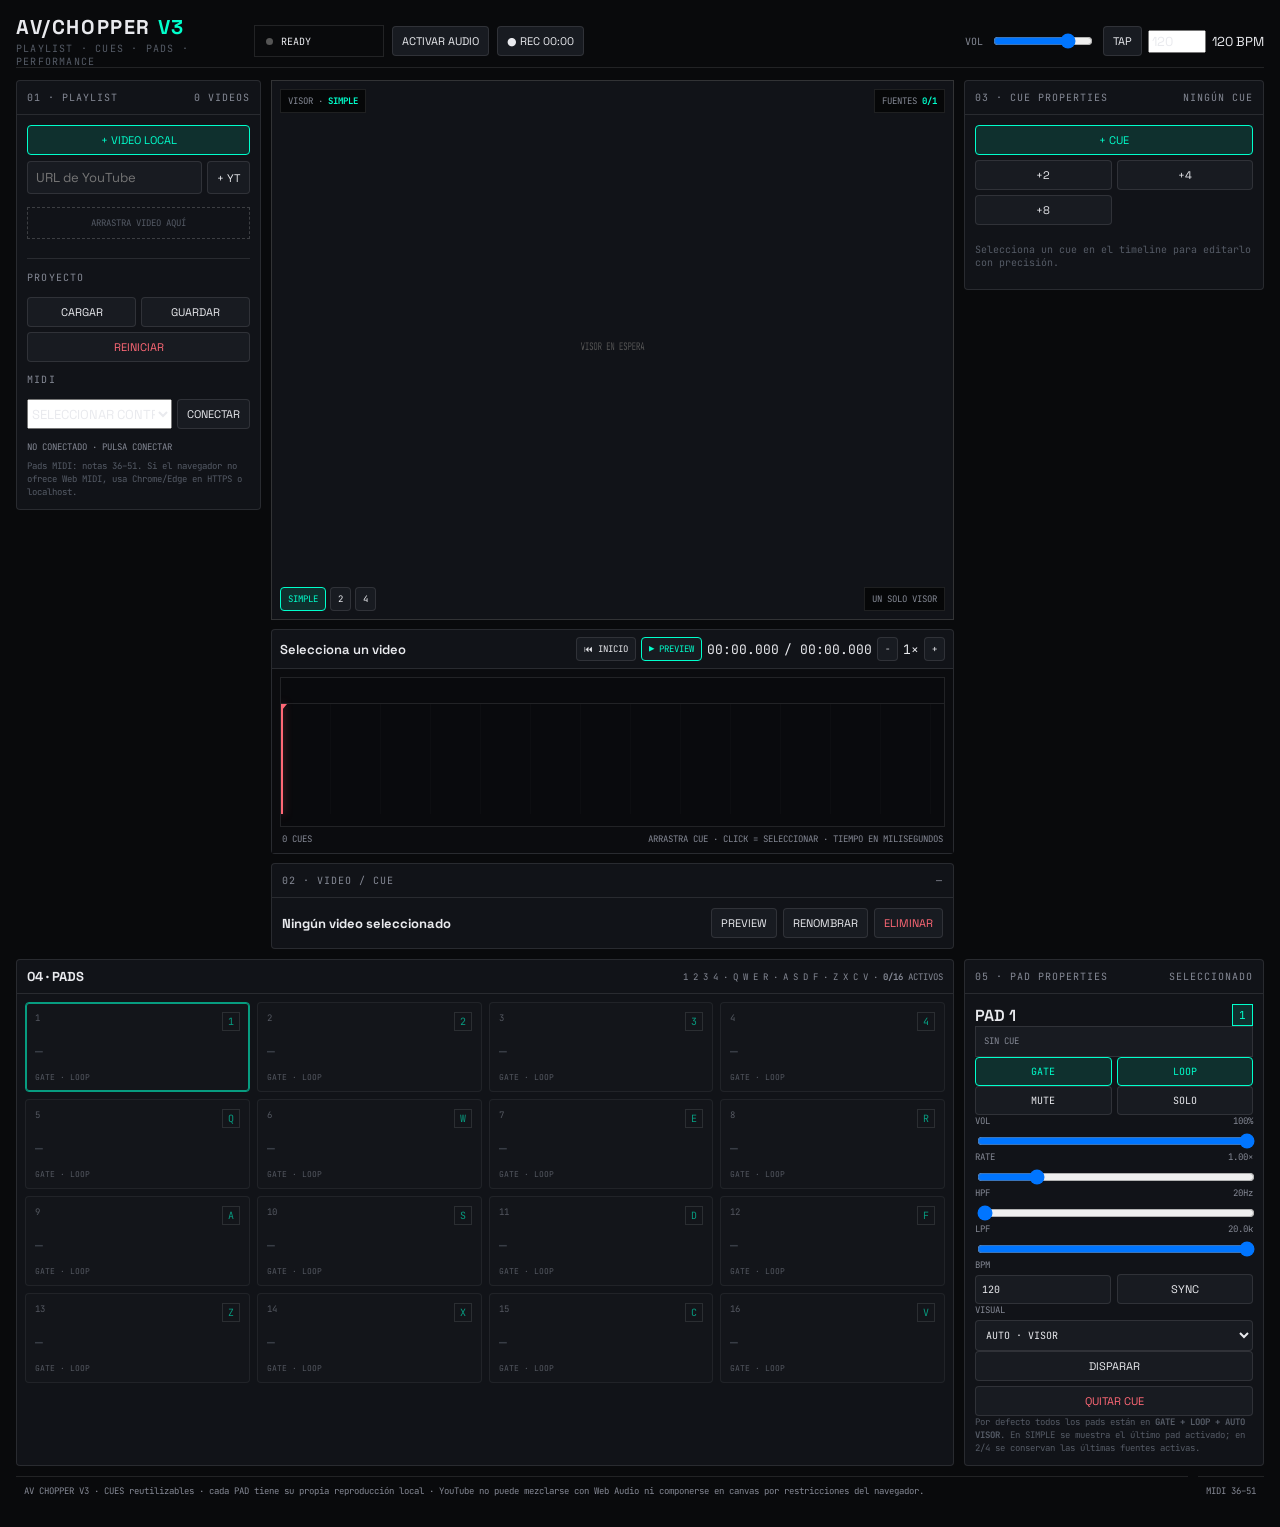
==== index.html @ 4a85527b "Update print statement from 'Hello' to 'Goodbye'" ====
<!doctype html>
<html lang="es">
<head>
<meta charset="utf-8">
<meta name="viewport" content="width=device-width,initial-scale=1">
<title>AV Chopper v3</title>
<link rel="preconnect" href="https://fonts.googleapis.com">
<link rel="preconnect" href="https://fonts.gstatic.com" crossorigin>
<link href="https://fonts.googleapis.com/css2?family=Space+Grotesk:wght@400;500;600;700&family=JetBrains+Mono:wght@400;500;600&display=swap" rel="stylesheet">
<style>
:root{--void:#090a0c;--panel:#111318;--raised:#181b21;--raised2:#20242b;--line:rgba(255,255,255,.10);--line2:rgba(255,255,255,.18);--text:#e9eaee;--dim:#858995;--faint:#555b66;--cyan:#00ffcc;--cyanDim:rgba(0,255,204,.12);--green:#a7f3b7;--violet:#a995ff;--violetDim:rgba(169,149,255,.14);--red:#ff6876;--redDim:rgba(255,104,118,.14);--yellow:#ffcc66;--font:"Space Grotesk",system-ui,sans-serif;--mono:"JetBrains Mono",ui-monospace,monospace;--r:4px}
*{box-sizing:border-box}html,body{margin:0;background:var(--void);color:var(--text);font-family:var(--font);font-size:13px}body{min-height:100vh}button,input,select{font:inherit;color:inherit}button{border:1px solid var(--line);background:var(--raised);border-radius:var(--r);cursor:pointer;transition:.12s ease}button:hover{border-color:var(--line2);background:var(--raised2)}button:focus-visible,input:focus-visible,select:focus-visible{outline:2px solid var(--cyan);outline-offset:2px}.active{border-color:var(--cyan)!important;color:var(--cyan)!important;background:var(--cyanDim)!important}
.app{max-width:1800px;margin:auto;padding:14px 16px 22px}.topbar{height:54px;display:grid;grid-template-columns:220px 1fr auto;align-items:center;gap:18px;border-bottom:1px solid var(--line);margin-bottom:12px}.brand-title{font-size:20px;font-weight:700;letter-spacing:.08em}.brand-sub{font:10px var(--mono);color:var(--faint);letter-spacing:.12em;margin-top:2px}.top-transport{display:flex;align-items:center;gap:8px}.status{height:32px;display:flex;align-items:center;gap:8px;padding:0 11px;border:1px solid var(--line);font:10px var(--mono);min-width:130px}.status-dot{width:7px;height:7px;border-radius:50%;background:#555}.status-dot.active{background:var(--cyan);box-shadow:0 0 9px var(--cyan)}.top-control{display:flex;align-items:center;gap:8px;font:10px var(--mono);color:var(--dim)}.top-control input[type=range]{width:100px}.top-right{display:flex;align-items:center;gap:8px}.rec{padding:7px 11px}.rec.recording{background:var(--redDim);border-color:var(--red);color:var(--red)}.bpm{display:flex;align-items:center;gap:6px}.bpm input{width:58px}.mono{font-family:var(--mono)}
.workspace{display:grid;grid-template-columns:245px minmax(500px,1fr) 300px;gap:10px;align-items:start}.panel{background:var(--panel);border:1px solid var(--line);border-radius:var(--r)}.panel-head{height:34px;padding:0 10px;display:flex;align-items:center;justify-content:space-between;border-bottom:1px solid var(--line);font:10px var(--mono);letter-spacing:.1em;color:var(--dim)}.panel-body{padding:10px}.section-title{font:10px var(--mono);color:var(--dim);letter-spacing:.12em;margin:0 0 7px}.btn{padding:7px 9px;font-size:11px}.btn-wide{width:100%}.stack{display:grid;gap:6px}.source-input{display:grid;grid-template-columns:1fr auto;gap:5px}.source-input input{min-width:0;background:var(--raised);border:1px solid var(--line);padding:7px 8px;border-radius:var(--r)}
.playlist{display:grid;gap:4px;max-height:400px;overflow:auto}.playlist-item{display:grid;grid-template-columns:1fr 28px;gap:4px}.playlist-main{width:100%;display:grid;grid-template-columns:8px 1fr auto;align-items:center;gap:7px;padding:8px;text-align:left;min-width:0}.playlist-item.selected .playlist-main{border-color:var(--cyan);background:var(--cyanDim)}.source-dot{width:7px;height:7px;border-radius:50%;background:var(--cyan)}.source-dot.youtube{background:var(--red)}.playlist-name{overflow:hidden;text-overflow:ellipsis;white-space:nowrap;font:11px var(--mono)}.playlist-meta{font:9px var(--mono);color:var(--dim)}.playlist-delete{color:var(--red);padding:0}.drop{margin-top:7px;border:1px dashed var(--line2);padding:9px;text-align:center;color:var(--faint);font:9px var(--mono)}.drop.dragover{border-color:var(--cyan);color:var(--cyan);background:var(--cyanDim)}.project-grid{display:grid;grid-template-columns:1fr 1fr;gap:5px}.project-grid .wide{grid-column:1/-1}.midi-status{font:9px var(--mono);color:var(--dim);margin-top:6px;min-height:13px}.midi-row{display:grid;grid-template-columns:1fr auto;gap:5px}.midi-row select{min-width:0}
.center{display:grid;gap:9px;min-width:0}.visor{position:relative;background:#050608;border:1px solid var(--line2);height:min(48vw,540px);min-height:360px;overflow:hidden}.visor canvas{width:100%;height:100%;display:block;background:#050608}.visor-head{position:absolute;z-index:4;left:8px;right:8px;top:8px;display:flex;justify-content:space-between;pointer-events:none}.visor-chip{background:rgba(0,0,0,.65);border:1px solid var(--line);padding:5px 7px;font:9px var(--mono);color:var(--dim)}.visor-chip strong{color:var(--cyan)}.visor-empty{position:absolute;inset:0;display:grid;place-items:center;pointer-events:none;font:11px var(--mono);color:#454b55}.yt-monitor{display:none;position:absolute;inset:0;background:#000;z-index:3}.yt-monitor.preview-active{display:block}.yt-preview-frame{width:100%;height:100%;border:0}.yt-runtime{width:280px;height:158px;border:0;display:block;margin:8px}.yt-runtime-bank{position:fixed;left:-10000px;top:0;width:2px;height:2px;overflow:hidden;opacity:.01;pointer-events:none}.yt-pad-runtime{width:2px;height:2px}.visor-foot{position:absolute;bottom:8px;left:8px;right:8px;z-index:4;display:flex;justify-content:space-between;pointer-events:none}.visor-foot>*{pointer-events:auto}.visual-buttons{display:flex;gap:4px}.visual-buttons button{padding:4px 7px;font:9px var(--mono)}
.timeline-panel{padding:0}.timeline-tools{display:flex;align-items:center;gap:5px;padding:7px 8px;border-bottom:1px solid var(--line);flex-wrap:wrap}.timeline-tools .title{font-weight:600;margin-right:auto;min-width:120px;overflow:hidden;text-overflow:ellipsis;white-space:nowrap}.timeline-tools button{padding:5px 7px;font:9px var(--mono)}.timeline-tools .primary{border-color:var(--cyan);color:var(--cyan)}.timeline-wrap{padding:8px;background:#0b0c0f}.timeline-viewport{height:150px;overflow:auto;border:1px solid var(--line);background:#090a0d;position:relative}.ruler{height:26px;position:relative;border-bottom:1px solid var(--line);min-width:600px}.ruler span{position:absolute;top:7px;transform:translateX(-50%);font:8px var(--mono);color:var(--faint)}.timeline-track{height:110px;position:relative;min-width:600px;background:repeating-linear-gradient(90deg,transparent 0,transparent 49px,rgba(255,255,255,.035) 50px)}.cue-layer{position:absolute;inset:20px 0 12px}.cue-block{position:absolute;height:62px;top:12px;min-width:5px;padding:7px 8px;background:var(--green);color:#07120b;border:1px solid #d6ffe0;overflow:hidden;cursor:pointer;display:flex;flex-direction:column;justify-content:space-between}.cue-block:hover{filter:brightness(1.05)}.cue-block.selected{background:var(--cyan);box-shadow:0 0 0 2px rgba(0,255,204,.22)}.cue-block strong{font-size:11px;white-space:nowrap;overflow:hidden;text-overflow:ellipsis}.cue-block small{font:8px var(--mono);white-space:nowrap}.playhead{position:absolute;top:0;bottom:0;width:2px;background:var(--red);z-index:5;pointer-events:none;box-shadow:0 0 8px rgba(255,104,118,.5)}.playhead:before{content:"";position:absolute;top:0;left:-4px;border-left:5px solid transparent;border-right:5px solid transparent;border-top:6px solid var(--red)}.timeline-status{display:flex;justify-content:space-between;padding:6px 2px 0;color:var(--dim);font:9px var(--mono)}
.cue-panel .panel-body{display:grid;gap:8px}.cue-name{font-size:14px;font-weight:600}.empty{color:var(--faint);font:10px var(--mono);padding:10px 0}.form-grid{display:grid;grid-template-columns:1fr 1fr;gap:6px}.field{display:grid;gap:4px}.field.full{grid-column:1/-1}.field label{font:9px var(--mono);color:var(--dim)}.field input,.field select{width:100%;background:var(--raised);border:1px solid var(--line);padding:7px 6px;border-radius:var(--r);font:10px var(--mono)}.cue-actions{display:grid;grid-template-columns:1fr 1fr;gap:5px}.cue-actions .wide{grid-column:1/-1}.assign-grid{display:grid;grid-template-columns:repeat(8,1fr);gap:4px}.assign-pad{padding:5px 0;font:9px var(--mono)}.assign-pad.active{background:var(--cyanDim);border-color:var(--cyan);color:var(--cyan)}.mini-note{font:9px var(--mono);color:var(--faint);line-height:1.45}
.performance{margin-top:10px;display:grid;grid-template-columns:minmax(0,1fr) 300px;gap:10px}.pads-panel{min-width:0}.pads-head{display:flex;align-items:center;justify-content:space-between;padding:8px 10px;border-bottom:1px solid var(--line)}.pads-head strong{font-size:13px}.pads-head span{font:9px var(--mono);color:var(--dim)}.pads-grid{display:grid;grid-template-columns:repeat(4,1fr);gap:7px;padding:8px}.pad{min-height:90px;position:relative;text-align:left;padding:9px;background:#15181d;border:1px solid var(--line);display:grid;grid-template-columns:1fr auto;grid-template-rows:auto 1fr auto;gap:5px;overflow:hidden}.pad:hover{border-color:var(--line2)}.pad.selected{border-color:var(--cyan);box-shadow:inset 0 0 0 1px var(--cyan)}.pad.playing{background:var(--cyanDim);border-color:var(--cyan)}.pad.empty{opacity:.58}.pad-num{font:9px var(--mono);color:var(--dim)}.pad kbd{font:10px var(--mono);color:var(--cyan);border:1px solid var(--line2);padding:2px 5px;justify-self:end}.pad strong{grid-column:1/-1;align-self:center;font-size:13px;overflow:hidden;text-overflow:ellipsis;white-space:nowrap}.pad small{grid-column:1/-1;font:8px var(--mono);color:var(--dim)}.pad i{position:absolute;left:0;bottom:0;height:3px;width:100%;background:var(--cyan);transform:scaleX(0);transform-origin:left;transition:transform .08s}.pad.playing i{transform:scaleX(1)}
.pad-panel .panel-body{display:grid;gap:8px}.pad-title-row{display:flex;align-items:center;justify-content:space-between}.pad-title{font-size:16px;font-weight:600}.key-badge{font:11px var(--mono);padding:3px 6px;border:1px solid var(--cyan);color:var(--cyan);background:var(--cyanDim)}.pad-cue{padding:8px;background:var(--raised);border:1px solid var(--line);font:9px var(--mono);color:var(--dim);min-height:31px}.seg{display:grid;grid-template-columns:1fr 1fr;gap:5px}.seg button{padding:7px;font:10px var(--mono)}.control{display:grid;gap:4px}.control-line{display:flex;justify-content:space-between;font:9px var(--mono);color:var(--dim)}.control input[type=range]{width:100%}.pad-actions{display:grid;grid-template-columns:1fr 1fr;gap:5px}.pad-actions .wide{grid-column:1/-1}.danger{color:var(--red)}
.bottom{display:grid;grid-template-columns:1fr auto;align-items:center;gap:10px;margin-top:10px;color:var(--dim);font:9px var(--mono)}.bottom-note{padding:8px;border-top:1px solid var(--line)}
.toast{position:fixed;right:18px;bottom:18px;background:#16191f;border:1px solid var(--line2);padding:10px 13px;font:10px var(--mono);opacity:0;transform:translateY(8px);pointer-events:none;transition:.15s;z-index:20}.toast.show{opacity:1;transform:none}
[hidden]{display:none!important}
@media(max-width:1250px){.workspace{grid-template-columns:220px minmax(440px,1fr)}.cue-panel{grid-column:1/-1}.performance{grid-template-columns:1fr}.pad-panel{grid-column:1/-1}.topbar{grid-template-columns:190px 1fr}.top-right{grid-column:1/-1;justify-content:flex-end;position:absolute;right:16px;top:14px}}
@media(max-width:900px){.workspace{grid-template-columns:1fr}.playlist-panel{grid-row:auto}.visor{height:55vw;min-height:280px}.pads-grid{grid-template-columns:repeat(2,1fr)}.topbar{height:auto;padding-bottom:8px;display:flex;flex-wrap:wrap}.top-transport{order:3;width:100%}.top-right{position:static;margin-left:auto}.assign-grid{grid-template-columns:repeat(4,1fr)}}
@media(prefers-reduced-motion:reduce){*{transition:none!important}}
</style>
</head>
<body>
<div class="app">
<header class="topbar">
  <div><div class="brand-title">AV/CHOPPER <span style="color:var(--cyan)">V3</span></div><div class="brand-sub">PLAYLIST · CUES · PADS · PERFORMANCE</div></div>
  <div class="top-transport">
    <div class="status"><span id="statusDot" class="status-dot"></span><span id="statusText">READY</span></div>
    <button id="audioStartButton" class="btn">ACTIVAR AUDIO</button>
    <button id="recordButton" class="btn rec">● REC <span id="recordingTimer">00:00</span></button>
  </div>
  <div class="top-right">
    <div class="top-control">VOL <input id="masterVolume" type="range" min="0" max="1" step=".01" value=".8"></div>
    <div class="bpm"><button id="globalTapButton" class="btn">TAP</button><input id="globalBpm" type="number" min="30" max="300" value="120"><span id="globalBpmValue">120 BPM</span></div>
  </div>
</header>

<main class="workspace">
  <aside class="panel playlist-panel">
    <div class="panel-head"><span>01 · PLAYLIST</span><span id="playlistCount">0 VIDEOS</span></div>
    <div class="panel-body stack">
      <button id="addLocalVideoButton" class="btn btn-wide active">+ VIDEO LOCAL</button>
      <div class="source-input"><input id="youtubeUrlInput" placeholder="URL de YouTube"><button id="addYoutubeVideoButton" class="btn">+ YT</button></div>
      <div id="videoDropZone" class="drop">ARRASTRA VIDEO AQUÍ</div>
      <div id="playlistList" class="playlist"></div>
      <hr style="border:0;border-top:1px solid var(--line);width:100%">
      <div class="section-title">PROYECTO</div>
      <div class="project-grid"><button id="loadProjectButton" class="btn">CARGAR</button><button id="saveProjectButton" class="btn">GUARDAR</button><button id="clearProjectButton" class="btn wide danger">REINICIAR</button></div>
      <div class="section-title" style="margin-top:5px">MIDI</div>
      <div class="midi-row"><select id="midiInputSelect"><option value="">SELECCIONAR CONTROLADOR</option></select><button id="midiConnectButton" class="btn">CONECTAR</button></div>
      <div id="midiStatus" class="midi-status">NO CONECTADO · PULSA CONECTAR</div>
      <div class="mini-note">Pads MIDI: notas 36–51. Si el navegador no ofrece Web MIDI, usa Chrome/Edge en HTTPS o localhost.</div>
    </div>
  </aside>

  <section class="center">
    <div class="visor">
      <canvas id="outputCanvas" width="1280" height="720"></canvas>
      <div class="visor-head"><div class="visor-chip">VISOR · <strong id="visualizerModeLabel">SIMPLE</strong></div><div class="visor-chip"><span id="visualizerSourceLabel">FUENTES</span> <strong id="visualSourceCount">0/1</strong></div></div>
      <div id="visualizerPlaceholder" class="visor-empty">SELECCIONA UN CUE Y PULSA PREVIEW · O DISPARA UN PAD</div>
      <div id="ytMonitor" class="yt-monitor"></div>
      <div class="visor-foot"><div class="visual-buttons" id="visualizerModeButtons"><button data-mode="simple" class="active">SIMPLE</button><button data-mode="split2">2</button><button data-mode="split4">4</button></div><div class="visor-chip">UN SOLO VISOR</div></div>
    </div>

    <section class="panel timeline-panel">
      <div class="timeline-tools">
        <strong class="title" id="timelineTitle">Selecciona un video</strong>
        <button id="transportGoStart">⏮ INICIO</button><button id="transportPlayPause" class="primary">▶ PREVIEW</button><span class="mono" id="playheadTimeLabel">00:00.000</span><span class="mono">/ <span id="timelineDuration">00:00.000</span></span>
        <button id="timelineZoomOut">−</button><span class="mono" id="timelineZoomLevel">1×</span><button id="timelineZoomIn">+</button>
      </div>
      <div class="timeline-wrap"><div id="timelineViewport" class="timeline-viewport"><div id="timelineRuler" class="ruler"></div><div id="timelineTrack" class="timeline-track"><div id="timelineCues" class="cue-layer"></div><div id="timelinePlayhead" class="playhead"></div></div></div><div class="timeline-status"><span id="timelineStatus">0 CUES</span><span>ARRASTRA CUE · CLICK = SELECCIONAR · TIEMPO EN MILISEGUNDOS</span></div></div>
    </section>

    <section class="panel">
      <div class="panel-head"><span>02 · VIDEO / CUE</span><span id="selectedVideoMeta">—</span></div>
      <div class="panel-body" style="display:flex;gap:6px;align-items:center"><strong id="selectedVideoName" style="margin-right:auto">Ningún video seleccionado</strong><button id="previewSourceButton" class="btn">PREVIEW</button><button id="renameVideoButton" class="btn">RENOMBRAR</button><button id="relinkVideoButton" class="btn" hidden>VINCULAR</button><button id="removeVideoButton" class="btn danger">ELIMINAR</button></div>
    </section>
  </section>

  <aside class="panel cue-panel">
    <div class="panel-head"><span>03 · CUE PROPERTIES</span><span id="selectedCueLabel">NINGÚN CUE</span></div>
    <div class="panel-body">
      <div class="cue-actions"><button id="cueNewButton" class="btn wide active">+ CUE</button><button id="cueDivide2" class="btn">+2</button><button id="cueDivide4" class="btn">+4</button><button id="cueDivide8" class="btn">+8</button></div>
      <div id="cuePropsEmpty" class="empty">Selecciona un cue en el timeline para editarlo con precisión.</div>
      <div id="cuePropsForm" hidden>
        <div class="field full"><label>NOMBRE</label><input id="cueNameInput"></div>
        <div class="form-grid"><div class="field"><label>INICIO</label><input id="cueStartInput" class="mono" placeholder="00:00.000"></div><div class="field"><label>FIN</label><input id="cueEndInput" class="mono" placeholder="00:00.000"></div><div class="field"><label>DURACIÓN</label><input id="cueDurationInput" class="mono" placeholder="00:02.000"></div></div>
        <div class="section-title" style="margin-top:8px">ASIGNAR CUE A PAD(S)</div><div id="cuePadAssignGrid" class="assign-grid"></div>
        <div class="cue-actions" style="margin-top:8px"><button id="cueGoStartButton" class="btn">INICIO</button><button id="cueGoEndButton" class="btn">FIN</button><button id="cuePreviewButton" class="btn wide active">▶ VER CUE EN VISOR</button><button id="cueDuplicateButton" class="btn">DUPLICAR</button><button id="cueSplitButton" class="btn">DIVIDIR PLAYHEAD</button><button id="cueMergeButton" class="btn">UNIR SIGUIENTE</button><button id="cueDeleteButton" class="btn danger wide">BORRAR CUE</button></div>
      </div>
    </div>
  </aside>
</main>

<section class="performance">
  <section class="panel pads-panel">
    <div class="pads-head"><strong>04 · PADS</strong><span>1 2 3 4 · Q W E R · A S D F · Z X C V · <b id="activePadCount">0/16</b> ACTIVOS</span></div>
    <div id="padsGrid" class="pads-grid"></div>
  </section>
  <aside class="panel pad-panel">
    <div class="panel-head"><span>05 · PAD PROPERTIES</span><span>SELECCIONADO</span></div>
    <div class="panel-body">
      <div id="padDetailEmpty" class="empty">Selecciona un pad.</div>
      <div id="padDetailForm">
        <div class="pad-title-row"><div id="padDetailTitle" class="pad-title">PAD 1</div><div id="padKeyLabel" class="key-badge">1</div></div>
        <div id="padCueLabel" class="pad-cue">SIN CUE</div>
        <div class="seg"><button id="padModeButton" class="active">GATE</button><button id="padLoopButton" class="active">LOOP</button></div>
        <div class="seg"><button id="padMuteButton">MUTE</button><button id="padSoloButton">SOLO</button></div>
        <div class="control"><div class="control-line"><span>VOL</span><span id="padVolumeOutput">100%</span></div><input id="padVolumeInput" type="range" min="0" max="1" step=".01" value="1"></div>
        <div class="control"><div class="control-line"><span>RATE</span><span id="padRateOutput">1.00×</span></div><input id="padRateInput" type="range" min=".25" max="4" step=".01" value="1"></div>
        <div class="control"><div class="control-line"><span>HPF</span><span id="padHPOutput">20Hz</span></div><input id="padHPInput" type="range" min="0" max="1" step=".001" value="0"></div>
        <div class="control"><div class="control-line"><span>LPF</span><span id="padLPOutput">20k</span></div><input id="padLPInput" type="range" min="0" max="1" step=".001" value="1"></div>
        <div class="form-grid"><div class="field"><label>BPM</label><input id="padBpmInput" type="number" min="20" max="400" value="120"></div><div class="field" style="align-self:end"><button id="padSyncButton" class="btn" style="width:100%">SYNC</button></div></div>
        <div class="field"><label>VISUAL</label><select id="padVisualSelect"><option value="auto">AUTO · VISOR</option><option value="visible">VISIBLE · PRIORIDAD</option><option value="hidden">HIDDEN · SOLO AUDIO</option></select></div>
        <div class="pad-actions"><button id="padTriggerButton" class="btn wide">DISPARAR</button><button id="padUnassignButton" class="btn danger wide">QUITAR CUE</button></div>
        <div class="mini-note">Por defecto todos los pads están en <b>GATE + LOOP + AUTO VISOR</b>. En SIMPLE se muestra el último pad activado; en 2/4 se conservan las últimas fuentes activas.</div>
      </div>
    </div>
  </aside>
</section>

<div class="bottom"><div class="bottom-note">AV CHOPPER V3 · CUES reutilizables · cada PAD tiene su propia reproducción local · YouTube no puede mezclarse con Web Audio ni componerse en canvas por restricciones del navegador.</div><div class="bottom-note">MIDI 36–51</div></div>

<input id="mediaFileInput" type="file" accept="video/*,audio/*" hidden>
<input id="relinkFileInput" type="file" accept="video/*,audio/*" hidden>
<input id="projectFileInput" type="file" accept="application/json" hidden>
<div id="videoBank" hidden></div>
<div id="ytRuntimeBank" class="yt-runtime-bank" aria-hidden="true"></div>
<div id="editorPreview" hidden></div>
<div id="toastRegion" class="toast"></div>

<script>
/* ============================================================
   AV CHOPPER v3 — UNIFIED AUDIOVISUAL INSTRUMENT
   PLAYLIST → CUES → PADS → PERFORMANCE → VISUALIZER
   ============================================================ */
"use strict";

const CONFIG = {
  PAD_COUNT: 16,
  KEY_MAP: ["1","2","3","4","q","w","e","r","a","s","d","f","z","x","c","v"],
  MIDI_BASE: 36,
  DEFAULT_BPM: 120,
  DEFAULT_MASTER: 0.8,
  DEFAULT_PAD_VOLUME: 1,
  DEFAULT_PAD_RATE: 1,
  DEFAULT_HPF: 20,
  DEFAULT_LPF: 20000,
  MIN_RATE: 0.25,
  MAX_RATE: 4,
  MIN_CUE: 0.05,
  NEW_CUE: 2,
  VIS_LIMIT: { simple: 1, split2: 2, split4: 4 }
};

const $ = id => document.getElementById(id);
let uid = 0;
const id = p => `${p}-${Date.now().toString(36)}-${(++uid).toString(36)}`;
const clamp = (v,a,b) => Math.min(b, Math.max(a,v));
const fmt = s => {
  s = Math.max(0, Number(s)||0);
  const m = Math.floor(s/60), sec = s-m*60;
  return `${String(m).padStart(2,"0")}:${sec.toFixed(3).padStart(6,"0")}`;
};
const parseTime = v => {
  if (typeof v === "number") return Math.max(0,v);
  const s = String(v||"").trim();
  if (!s) return 0;
  if (s.includes(":")) {
    const p=s.split(":");
    return Math.max(0,(Number(p[0])||0)*60+(Number(p[1])||0));
  }
  return Math.max(0,Number(s)||0);
};

function makeVideo(data={}) {
  return {
    id: data.id || id("video"), name: data.name || data.fileName || "Video",
    sourceType: data.sourceType === "youtube" ? "youtube" : "local",
    sourceUrl: data.sourceUrl || null, fileName: data.fileName || "",
    youtubeId: data.youtubeId || "", duration: Number(data.duration)||0, cues: [],
    linked: data.sourceType === "youtube" ? true : !!data.sourceUrl,
    editorEl: null, editorSource: null, editorGain: null
  };
}
function makeCue(videoId, start=0, end=2, name="Cue") {
  return { id:id("cue"), videoId, name, startTime:start, endTime:end };
}
function makePad(n) {
  return {
    id:n+1, key:CONFIG.KEY_MAP[n], midiNote:CONFIG.MIDI_BASE+n,
    cueId:null,
    playMode:"gate", loop:true, volume:1, muted:false, solo:false,
    highPass:20, lowPass:20000, playbackRate:1, visualMode:"auto",
    bpm:120, sync:false, playing:false, token:0,
    engine:null, audioSource:null, hp:null, lp:null, gain:null
  };
}

const videos=[];
const pads=Array.from({length:CONFIG.PAD_COUNT},(_,i)=>makePad(i));
const state={
  selectedVideoId:null, selectedCueId:null, selectedPadId:1,
  playhead:0, zoom:1, visualizerMode:"simple", visualSources:[],
  master:CONFIG.DEFAULT_MASTER, bpm:CONFIG.DEFAULT_BPM,
  midiAccess:null, midiInputId:"", midiConnected:false,
  preview:{videoId:null, playing:false, end:0},
  recording:false, recorder:null, chunks:[], recTimer:null, recStart:0,
  tapTimes:[]
};

let audioCtx=null, masterGain=null, recordDest=null;
let ytApiPromise=null;

const dom={
  statusDot:$('statusDot'), statusText:$('statusText'), audioStart:$('audioStartButton'),
  record:$('recordButton'), recordTimer:$('recordingTimer'), master:$('masterVolume'),
  bpm:$('globalBpm'), bpmValue:$('globalBpmValue'), tap:$('globalTapButton'),
  playlistCount:$('playlistCount'), addLocal:$('addLocalVideoButton'), addYT:$('addYoutubeVideoButton'),
  ytUrl:$('youtubeUrlInput'), drop:$('videoDropZone'), playlist:$('playlistList'),
  clear:$('clearProjectButton'), save:$('saveProjectButton'), load:$('loadProjectButton'),
  projectFile:$('projectFileInput'), midiConnect:$('midiConnectButton'), midiSelect:$('midiInputSelect'),
  midiStatus:$('midiStatus'),
  selectedVideoName:$('selectedVideoName'), selectedVideoMeta:$('selectedVideoMeta'), timelineTitle:$('timelineTitle'),
  previewSource:$('previewSourceButton'), renameVideo:$('renameVideoButton'), removeVideo:$('removeVideoButton'), relink:$('relinkVideoButton'), relinkFile:$('relinkFileInput'),
  cueNew:$('cueNewButton'), cueDiv2:$('cueDivide2'), cueDiv4:$('cueDivide4'), cueDiv8:$('cueDivide8'),
  timeline:$('timelineViewport'), track:$('timelineTrack'), cues:$('timelineCues'), ruler:$('timelineRuler'), zoomLevel:$('timelineZoomLevel'),
  playhead:$('timelinePlayhead'), timelineStatus:$('timelineStatus'), timelinePlay:$('transportPlayPause'),
  timelineStart:$('transportGoStart'), timelineTime:$('playheadTimeLabel'), timelineDuration:$('timelineDuration'),
  zoomOut:$('timelineZoomOut'), zoomLevel:$('timelineZoomLevel'), zoomIn:$('timelineZoomIn'),
  cueLabel:$('selectedCueLabel'), cueEmpty:$('cuePropsEmpty'), cueForm:$('cuePropsForm'),
  cueName:$('cueNameInput'), cueStart:$('cueStartInput'), cueEnd:$('cueEndInput'), cueDur:$('cueDurationInput'),
  cueAssign:$('cuePadAssignGrid'), cuePreview:$('cuePreviewButton'), cueStartBtn:$('cueGoStartButton'),
  cueEndBtn:$('cueGoEndButton'), cueDup:$('cueDuplicateButton'), cueSplit:$('cueSplitButton'),
  cueMerge:$('cueMergeButton'), cueDelete:$('cueDeleteButton'),
  visualBtns:$('visualizerModeButtons'), canvas:$('outputCanvas'), visualModeLabel:$('visualizerModeLabel'),
  visualSourceLabel:$('visualizerSourceLabel'), visualCount:$('visualSourceCount'), placeholder:$('visualizerPlaceholder'),
  ytMonitor:$('ytMonitor'), padsGrid:$('padsGrid'), activePads:$('activePadCount'),
  padTitle:$('padDetailTitle'), padKey:$('padKeyLabel'), padEmpty:$('padDetailEmpty'), padForm:$('padDetailForm'),
  padCue:$('padCueLabel'), padTrigger:$('padTriggerButton'), padMode:$('padModeButton'), padLoop:$('padLoopButton'),
  padMute:$('padMuteButton'), padSolo:$('padSoloButton'), padVol:$('padVolumeInput'), padVolOut:$('padVolumeOutput'),
  padHP:$('padHPInput'), padHPOut:$('padHPOutput'), padLP:$('padLPInput'), padLPOut:$('padLPOutput'),
  padRate:$('padRateInput'), padRateOut:$('padRateOutput'), padBpm:$('padBpmInput'), padSync:$('padSyncButton'),
  padVisual:$('padVisualSelect'), padUnassign:$('padUnassignButton'), videoBank:$('videoBank'),
  editorPreview:$('editorPreview'), mediaFile:$('mediaFileInput'), relinkFile:$('relinkFileInput'),
  toast:$('toastRegion')
};

function status(text, active=false){
  if(dom.statusText) dom.statusText.textContent=text;
  if(dom.statusDot) dom.statusDot.classList.toggle('active',!!active);
}
function toast(text){
  if(!dom.toast)return;
  dom.toast.textContent=text; dom.toast.classList.add('show');
  clearTimeout(toast.t); toast.t=setTimeout(()=>dom.toast.classList.remove('show'),2200);
}
function getVideo(id){return videos.find(v=>v.id===id)||null;}
function getCue(id){for(const v of videos){const c=v.cues.find(x=>x.id===id);if(c)return c;}return null;}
function getPad(n){return pads.find(p=>p.id===n)||null;}
function selectedVideo(){return getVideo(state.selectedVideoId);}
function selectedCue(){return getCue(state.selectedCueId);}
function cueVideo(c){return c?getVideo(c.videoId):null;}

/* ---------------- AUDIO ---------------- */
async function ensureAudio(){
  if(!audioCtx){
    const C=window.AudioContext||window.webkitAudioContext;
    if(!C){status('AUDIO NO SOPORTADO');throw new Error('AudioContext no soportado');}
    audioCtx=new C();
    masterGain=audioCtx.createGain();
    masterGain.gain.value=state.master;
    masterGain.connect(audioCtx.destination);
  }
  if(audioCtx.state==='suspended') await audioCtx.resume();
  if(dom.audioStart){dom.audioStart.textContent='AUDIO ✓';dom.audioStart.classList.add('active');}
}
function connectPadAudio(pad,el){
  if(!audioCtx||pad.audioSource)return;
  try{
    pad.audioSource=audioCtx.createMediaElementSource(el);
    pad.hp=audioCtx.createBiquadFilter(); pad.hp.type='highpass';
    pad.lp=audioCtx.createBiquadFilter(); pad.lp.type='lowpass'; pad.gain=audioCtx.createGain();
    pad.hp.frequency.value=pad.highPass; pad.lp.frequency.value=pad.lowPass;
    pad.audioSource.connect(pad.hp).connect(pad.lp).connect(pad.gain).connect(masterGain);
    updatePadGain(pad);
  }catch(e){console.error('Audio pad:',e);status('ERROR AUDIO PAD');}
}
function connectEditorAudio(video,el){
  if(!audioCtx||video.editorSource)return;
  try{
    video.editorSource=audioCtx.createMediaElementSource(el);
    video.editorGain=audioCtx.createGain(); video.editorGain.gain.value=0.9;
    video.editorSource.connect(video.editorGain).connect(masterGain);
  }catch(e){console.error('Audio preview:',e);}
}
function updatePadGain(pad){
  const solo=pads.some(p=>p.solo);
  const g=pad.muted|| (solo&&!pad.solo) ? 0 : clamp(pad.volume,0,1);
  if(pad.gain&&audioCtx)pad.gain.gain.setTargetAtTime(g,audioCtx.currentTime,.01);
  updateYTVolume(pad);
}

function updateAllGains(){pads.forEach(updatePadGain);}

/* ---------------- LOCAL VIDEO ENGINE ---------------- */
function destroyPadEngine(pad){
  pad.token++;
  if(pad.audioSource)try{pad.audioSource.disconnect()}catch(e){}
  if(pad.hp)try{pad.hp.disconnect()}catch(e){}
  if(pad.lp)try{pad.lp.disconnect()}catch(e){}
  if(pad.gain)try{pad.gain.disconnect()}catch(e){}
  if(pad.engine?.videoEl){try{pad.engine.videoEl.pause();pad.engine.videoEl.remove()}catch(e){}}
  if(pad.engine?.player)try{pad.engine.player.destroy()}catch(e){}
  if(pad.engine?.iframe){try{pad.engine.iframe.remove()}catch(e){}}
  if(pad.engine?.host){try{pad.engine.host.remove()}catch(e){}}
  pad.audioSource=pad.hp=pad.lp=pad.gain=null; pad.engine=null; pad.playing=false;
}
function ensurePadEngine(pad,video){
  if(pad.engine&&pad.engine.videoId===video.id)return pad.engine;
  destroyPadEngine(pad);
  if(video.sourceType==='local'){
    const el=document.createElement('video'); el.src=video.sourceUrl||''; el.preload='auto'; el.playsInline=true; el.crossOrigin='anonymous';
    el.dataset.pad=pad.id; dom.videoBank.appendChild(el);
    pad.engine={kind:'local',videoId:video.id,videoEl:el};
    if(audioCtx)connectPadAudio(pad,el);
    el.addEventListener('ended',()=>{if(!pad.loop){stopPad(pad.id)}else{try{el.currentTime=findCueStart(pad);el.play()}catch(e){}}});
    el.addEventListener('error',()=>{pad.playing=false;updatePadTile(pad);status(`PAD ${pad.id}: ERROR VIDEO`);});
  }else{
    const host=document.createElement('div');
    host.className='yt-pad-runtime';
    host.id=`yt-pad-${pad.id}-${Date.now()}-${Math.random().toString(36).slice(2)}`;
    dom.ytRuntimeBank.appendChild(host);
    pad.engine={kind:'youtube',videoId:video.id,host,player:null,ready:false};
    loadYouTubeAPI().then(()=>{
      if(!pad.engine||pad.engine.videoId!==video.id)return;
      pad.engine.player=new YT.Player(host.id,{videoId:video.youtubeId,width:'100%',height:'100%',playerVars:{autoplay:0,controls:1,playsinline:1,rel:0},events:{onReady:()=>{if(pad.engine){pad.engine.ready=true;updateYTVolume(pad)}}}});
    }).catch(()=>status('YOUTUBE API NO DISPONIBLE'));
  }
  return pad.engine;
}
function findCueStart(pad){const c=getCue(pad.cueId);return c?c.startTime:0;}
function findCueEnd(pad){const c=getCue(pad.cueId);return c?c.endTime:0;}

function loadYouTubeAPI(){
  if(window.YT&&window.YT.Player)return Promise.resolve();
  if(ytApiPromise)return ytApiPromise;
  ytApiPromise=new Promise((resolve,reject)=>{
    const previous=window.onYouTubeIframeAPIReady;
    window.onYouTubeIframeAPIReady=()=>{try{previous?.();}catch(e){}resolve()};
    const script=document.createElement('script');script.src='https://www.youtube.com/iframe_api';script.async=true;script.onerror=()=>reject(new Error('YouTube API'));document.head.appendChild(script);
  });
  return ytApiPromise;
}
function updateYTVolume(pad){
  const player=pad.engine?.player;if(!player||!pad.engine.ready)return;
  const solo=pads.some(x=>x.solo),g=pad.muted||(solo&&!pad.solo)?0:clamp(pad.volume,0,1);
  try{player.setVolume(Math.round(g*100));if(g===0)player.mute();else player.unMute();player.setPlaybackRate(Math.min(2,Math.max(.25,pad.playbackRate)))}catch(e){}
}

async function startPad(n){
  const pad=getPad(n); if(!pad||!pad.cueId){status(`PAD ${n}: SIN CUE`);return;}
  const cue=getCue(pad.cueId), video=cueVideo(cue);
  if(!cue||!video){status(`PAD ${n}: CUE INVÁLIDO`);return;}
  if(video.sourceType==='local'&&!video.sourceUrl){status('FUENTE LOCAL NO VINCULADA');return;}
  try{await ensureAudio()}catch(e){return;}
  const engine=ensurePadEngine(pad,video); const token=++pad.token;
  if(video.sourceType==='local'){
    const el=engine.videoEl;
    const begin=()=>{
      if(token!==pad.token)return;
      try{el.currentTime=clamp(cue.startTime,0,Math.max(0,el.duration||cue.startTime));el.playbackRate=effectiveRate(pad);el.preservesPitch=false}catch(e){}
      el.play().then(()=>{if(token===pad.token){pad.playing=true;activateVisual(pad);updatePadTile(pad);status(`PLAY PAD ${n}`,true);}}).catch(()=>status(`PAD ${n}: PLAY BLOQUEADO`));
    };
    if(el.readyState>=1)begin();else el.addEventListener('loadedmetadata',begin,{once:true});
  }else{
    const attempt=()=>{
      if(token!==pad.token)return;
      const player=engine.player;
      if(!engine.ready||!player){setTimeout(attempt,100);return}
      try{player.seekTo(cue.startTime,true);player.setPlaybackRate(Math.min(2,Math.max(.25,effectiveRate(pad))));updateYTVolume(pad);player.playVideo();pad.playing=true;activateVisual(pad);updatePadTile(pad);status(`PLAY PAD ${n}`,true)}catch(e){status(`PAD ${n}: YOUTUBE ERROR`) }
    };
    attempt();
  }
}
function stopPad(n){
  const p=getPad(n);if(!p)return;p.token++;
  if(p.engine?.videoEl)try{p.engine.videoEl.pause()}catch(e){}
  if(p.engine?.player)try{p.engine.player.pauseVideo()}catch(e){}
  p.playing=false;removeVisual(p.id);updatePadTile(p);renderCanvas();
}
function pressPad(n){
  const p=getPad(n);if(!p)return;
  if(p.playMode==='gate'){if(!p.playing)startPad(n)}
  else if(p.playing)stopPad(n);
  else startPad(n);
}
function releasePad(n){const p=getPad(n);if(p&&p.playMode==='gate')stopPad(n);}
function effectiveRate(p){return p.sync&&p.bpm>0?clamp(state.bpm/p.bpm*p.playbackRate,.25,4):p.playbackRate;}

/* ---------------- VISUALIZER ---------------- */
function activateVisual(pad){
  if(pad.visualMode==='hidden')return;
  let list=state.visualSources.filter(n=>n!==pad.id);list.push(pad.id);
  const max=CONFIG.VIS_LIMIT[state.visualizerMode]||1;
  while(list.length>max){
    const auto=list.findIndex(n=>{const p=getPad(n);return p&&p.visualMode!=='visible'});
    list.splice(auto>=0?auto:0,1);
  }
  state.visualSources=list;
}
function removeVisual(n){state.visualSources=state.visualSources.filter(x=>x!==n);}
function setVisualMode(mode){
  if(!CONFIG.VIS_LIMIT[mode])return;
  state.visualizerMode=mode;
  state.visualSources=state.visualSources.slice(-CONFIG.VIS_LIMIT[mode]);
  renderVisualButtons(); renderCanvas();
}
function visualCells(mode,w,h){
  if(mode==='split2')return[{x:0,y:0,w:w/2,h},{x:w/2,y:0,w:w/2,h}];
  if(mode==='split4')return[{x:0,y:0,w:w/2,h:h/2},{x:w/2,y:0,w:w/2,h:h/2},{x:0,y:h/2,w:w/2,h:h/2},{x:w/2,y:h/2,w:w/2,h:h/2}];
  return[{x:0,y:0,w,h}];
}
function drawCellLabel(ctx,c,t){ctx.fillStyle='rgba(0,0,0,.65)';ctx.fillRect(c.x+7,c.y+7,100,19);ctx.fillStyle='#00ffcc';ctx.font='11px JetBrains Mono,monospace';ctx.fillText(t,c.x+12,c.y+20)}
function renderCanvas(){
  const c=dom.canvas;if(!c)return;const ctx=c.getContext('2d'),w=c.width,h=c.height;
  ctx.fillStyle='#08090b';ctx.fillRect(0,0,w,h);
  // Cue preview has priority and always uses the single visor.
  if(state.preview.playing){
    if(dom.placeholder)dom.placeholder.hidden=true;
    const v=getVideo(state.preview.videoId);
    if(v?.sourceType==='local'&&v.editorEl?.readyState>=2){ctx.drawImage(v.editorEl,0,0,w,h);drawCellLabel(ctx,{x:0,y:0},`PREVIEW · ${v.name}`);return;}
    if(v?.sourceType==='youtube'){drawYTCanvasNotice(ctx,w,h,v);return;}
  }
  const active=state.visualSources.map(getPad).filter(p=>p?.playing);
  if(dom.placeholder)dom.placeholder.hidden=active.length===0;
  if(!active.length){ctx.fillStyle='#111318';ctx.fillRect(0,0,w,h);ctx.fillStyle='#555';ctx.font='14px JetBrains Mono,monospace';ctx.textAlign='center';ctx.fillText('VISOR EN ESPERA',w/2,h/2);ctx.textAlign='left';return;}
  const cells=visualCells(state.visualizerMode,w,h);
  active.forEach((p,i)=>{const cell=cells[i];if(!cell)return;const cue=getCue(p.cueId),v=cueVideo(cue);if(v?.sourceType==='local'&&p.engine?.videoEl?.readyState>=2)ctx.drawImage(p.engine.videoEl,cell.x,cell.y,cell.w,cell.h);else drawYTCanvasNotice(ctx,cell.w,cell.h,v,cell.x,cell.y);drawCellLabel(ctx,cell,`PAD ${p.id} · ${v?.name||''}`)});
}
function drawYTCanvasNotice(ctx,w,h,v,x=0,y=0){ctx.fillStyle='#17131c';ctx.fillRect(x,y,w,h);ctx.fillStyle='#ff4d5e';ctx.font='bold 15px JetBrains Mono,monospace';ctx.textAlign='center';ctx.fillText('YOUTUBE',x+w/2,y+h/2-5);ctx.fillStyle='#aaa';ctx.font='11px JetBrains Mono,monospace';ctx.fillText('no puede entrar al canvas',x+w/2,y+h/2+18);ctx.textAlign='left'}

/* ---------------- EDITOR PREVIEW ---------------- */
function ensureEditor(video){
  if(video.sourceType!=='local')return null;
  if(video.editorEl)return video.editorEl;
  const el=document.createElement('video');el.src=video.sourceUrl||'';el.preload='auto';el.playsInline=true;el.muted=false;el.controls=false;el.crossOrigin='anonymous';
  video.editorEl=el;dom.videoBank.appendChild(el);
  el.addEventListener('loadedmetadata',()=>{video.duration=el.duration||video.duration;renderAll();});
  if(audioCtx)connectEditorAudio(video,el);
  return el;
}
function previewCue(cue){
  if(!cue)return;const v=cueVideo(cue);if(!v)return;
  stopPreview();state.preview={videoId:v.id,playing:true,end:cue.endTime};
  if(v.sourceType==='local'){
    const el=ensureEditor(v);if(!el)return;
    ensureAudio().then(()=>{connectEditorAudio(v,el);el.currentTime=cue.startTime;el.play().catch(()=>{});});
  }else{
    state.preview.playing=true;
    dom.ytMonitor.innerHTML='';
    const iframe=document.createElement('iframe');iframe.className='yt-preview-frame';iframe.src=`https://www.youtube.com/embed/${v.youtubeId}?autoplay=1&start=${Math.floor(cue.startTime)}&controls=1&playsinline=1`;iframe.allow='autoplay; encrypted-media';dom.ytMonitor.appendChild(iframe);
    dom.ytMonitor.classList.add('preview-active');
  }
  renderCanvas();
}
function stopPreview(){
  const v=getVideo(state.preview.videoId);if(v?.editorEl)try{v.editorEl.pause()}catch(e){}
  state.preview={videoId:null,playing:false,end:0};
  dom.ytMonitor?.classList.remove('preview-active');
  if(dom.ytMonitor)dom.ytMonitor.innerHTML='';
}

/* ---------------- PLAYLIST ---------------- */
function selectVideo(vid){
  stopPreview();state.selectedVideoId=vid;state.selectedCueId=null;state.playhead=0;
  const v=getVideo(vid);if(v&&v.sourceType==='local')ensureEditor(v);
  renderAll();
}
function addLocalFile(file){
  if(!file||(!file.type.startsWith('video/')&&!file.type.startsWith('audio/'))){toast('Selecciona un video o audio compatible');return;}
  const v=makeVideo({name:file.name,sourceType:'local',sourceUrl:URL.createObjectURL(file),fileName:file.name});
  videos.push(v);state.selectedVideoId=v.id;state.selectedCueId=null;ensureEditor(v);
  toast('Video agregado');renderAll();
}
function handleLocal(e){const f=e.target.files?.[0];e.target.value='';if(f)addLocalFile(f)}
function addYouTube(){
  const raw=dom.ytUrl.value.trim();const yt=extractYT(raw);if(!yt){toast('URL de YouTube no válida');return}
  const v=makeVideo({name:`YouTube · ${yt}`,sourceType:'youtube',youtubeId:yt});videos.push(v);state.selectedVideoId=v.id;state.selectedCueId=null;dom.ytUrl.value='';toast('YouTube agregado');renderAll();
}
function extractYT(url){const m=String(url).match(/(?:youtu\.be\/|youtube\.com\/(?:watch\?v=|embed\/|shorts\/|live\/))([\w-]{11})/);return m?m[1]:(/^[\w-]{11}$/.test(url)?url:'')}
function relinkSelectedFile(file){
  const v=selectedVideo();if(!v||v.sourceType!=='local'||!file)return;
  if(v.sourceUrl)URL.revokeObjectURL(v.sourceUrl);
  v.sourceUrl=URL.createObjectURL(file);v.fileName=file.name;v.name=v.name||file.name;v.linked=true;
  if(v.editorEl)try{v.editorEl.pause();v.editorEl.remove()}catch(e){}
  v.editorEl=null;v.editorSource=null;v.editorGain=null;ensureEditor(v);toast('Fuente local vinculada');renderAll();
}
function relinkFileHandler(e){const f=e.target.files?.[0];e.target.value='';if(f)relinkSelectedFile(f)}

function removeVideo(){const v=selectedVideo();if(!v)return;const assigned=pads.filter(p=>v.cues.some(c=>c.id===p.cueId));assigned.forEach(p=>{stopPad(p.id);p.cueId=null});if(v.sourceUrl)URL.revokeObjectURL(v.sourceUrl);if(v.editorEl)try{v.editorEl.pause();v.editorEl.remove()}catch(e){}const i=videos.indexOf(v);if(i>=0)videos.splice(i,1);state.selectedVideoId=videos[0]?.id||null;state.selectedCueId=null;renderAll()}
function renameVideo(){const v=selectedVideo();if(!v)return;const n=prompt('Nombre del video:',v.name);if(n?.trim()){v.name=n.trim();renderAll()}}
function renderPlaylist(){
  const sv=selectedVideo();
  if(dom.selectedVideoName)dom.selectedVideoName.textContent=sv?sv.name:'Ningún video seleccionado';
  if(dom.selectedVideoMeta)dom.selectedVideoMeta.textContent=sv?(sv.sourceType==='youtube'?'YOUTUBE':fmt(sv.duration)):'—';
  if(dom.relink)dom.relink.hidden=!(sv&&sv.sourceType==='local'&&!sv.linked);
  if(!dom.playlist)return;dom.playlist.innerHTML='';dom.playlistCount.textContent=`${videos.length} VIDEO${videos.length===1?'':'S'}`;
  videos.forEach(v=>{const row=document.createElement('div');row.className='playlist-item';if(v.id===state.selectedVideoId)row.classList.add('selected');
    const main=document.createElement('button');main.type='button';main.className='playlist-main';main.innerHTML=`<span class="source-dot ${v.sourceType}"></span><span class="playlist-name">${escapeHTML(v.name)}</span><span class="playlist-meta">${v.sourceType==='youtube'?'YT':fmt(v.duration)}</span>`;main.onclick=()=>selectVideo(v.id);
    const x=document.createElement('button');x.type='button';x.className='playlist-delete';x.textContent='×';x.title='Eliminar';x.onclick=e=>{e.stopPropagation();state.selectedVideoId=v.id;removeVideo()};row.append(main,x);dom.playlist.appendChild(row);
  });
}
function escapeHTML(s){return String(s).replace(/[&<>"']/g,c=>({'&':'&amp;','<':'&lt;','>':'&gt;','"':'&quot;',"'":'&#039;'}[c]))}

/* ---------------- TIMELINE ---------------- */
function pxTime(x){const v=selectedVideo();if(!v)return 0;const width=Math.max(dom.cues?.clientWidth||800,300);return clamp((x/width)*v.duration,0,v.duration)}
function renderTimeline(){
  const v=selectedVideo();
  if(!v){
    if(dom.timelineTitle)dom.timelineTitle.textContent='Selecciona un video';
    dom.timelineDuration.textContent='00:00.000';dom.cues.innerHTML='';dom.ruler.innerHTML='';
    return;
  }
  if(dom.timelineTitle)dom.timelineTitle.textContent=`${v.name} · ${v.cues.length} CUE${v.cues.length===1?'':'S'}`;
  dom.timelineDuration.textContent=fmt(v.duration);dom.timelineTime.textContent=fmt(state.playhead);
  const base=Math.max(dom.track.clientWidth||900,600),width=base*state.zoom;
  dom.cues.style.width=`${width}px`;dom.ruler.style.width=`${width}px`;
  dom.cues.innerHTML='';dom.ruler.innerHTML='';
  const ticks=Math.max(2,Math.ceil(v.duration/(10/state.zoom)));
  for(let i=0;i<=ticks;i++){
    const t=v.duration*i/ticks, r=document.createElement('span');
    r.style.left=`${(t/v.duration)*100}%`;r.textContent=fmt(t).slice(0,5);dom.ruler.appendChild(r);
  }
  v.cues.slice().sort((a,b)=>a.startTime-b.startTime).forEach(c=>{
    const b=document.createElement('div');b.className='cue-block';if(c.id===state.selectedCueId)b.classList.add('selected');
    const left=(c.startTime/v.duration)*100,widthPct=Math.max((cueDuration(c)/v.duration)*100,.4);
    b.style.left=`${left}%`;b.style.width=`${widthPct}%`;
    const label=document.createElement('strong');label.textContent=c.name;
    const time=document.createElement('small');time.textContent=`${fmt(c.startTime)} → ${fmt(c.endTime)}`;
    const hs=document.createElement('span');hs.className='cue-handle start';
    const he=document.createElement('span');he.className='cue-handle end';
    b.append(hs,label,time,he);
    b.onclick=e=>{e.stopPropagation();selectCue(c.id)};
    b.onpointerdown=e=>{
      e.stopPropagation();
      selectCue(c.id);
      const kind=e.target===hs?'resize-start':e.target===he?'resize-end':'move';
      beginCueDrag(e,c,kind);
    };
    dom.cues.appendChild(b);
  });
  dom.timelineStatus.textContent=`${v.cues.length} CUE${v.cues.length===1?'':'S'} · ZOOM ${state.zoom}×`;
  if(dom.zoomLevel)dom.zoomLevel.textContent=`${state.zoom}×`;
  updateTimelineUI();
}
function beginCueDrag(e,cue,kind){
  const v=cueVideo(cue);if(!v)return;
  const rect=dom.cues.getBoundingClientRect(),origS=cue.startTime,origE=cue.endTime,startX=e.clientX;
  const move=ev=>{
    const dt=((ev.clientX-startX)/rect.width)*v.duration;
    if(kind==='move'){
      const dur=origE-origS;cue.startTime=clamp(origS+dt,0,v.duration-dur);cue.endTime=cue.startTime+dur;
    }else if(kind==='resize-start'){
      cue.startTime=clamp(origS+dt,0,origE-CONFIG.MIN_CUE);
    }else{
      cue.endTime=clamp(origE+dt,origS+CONFIG.MIN_CUE,v.duration);
    }
    state.playhead=kind==='resize-start'?cue.startTime:cue.endTime;
    renderTimeline();renderCueProps();
  };
  const up=()=>{window.removeEventListener('pointermove',move);window.removeEventListener('pointerup',up)};
  window.addEventListener('pointermove',move);window.addEventListener('pointerup',up);
}
function seekTimeline(e){const v=selectedVideo();if(!v)return;const r=dom.cues.getBoundingClientRect();state.playhead=clamp(((e.clientX-r.left)/r.width)*v.duration,0,v.duration);if(v.editorEl)try{v.editorEl.currentTime=state.playhead}catch(_){}updateTimelineUI()}
function updateTimelineUI(){const v=selectedVideo();if(!v)return;dom.timelineTime.textContent=fmt(state.playhead);dom.playhead.style.left=`${v.duration?state.playhead/v.duration*100:0}%`}
function addCue(){const v=selectedVideo();if(!v||!v.duration){toast('Carga/selecciona un video primero');return}const s=clamp(state.playhead,0,v.duration),e=Math.min(v.duration,s+CONFIG.NEW_CUE);const c=makeCue(v.id,s,e,`Cue ${v.cues.length+1}`);v.cues.push(c);state.selectedCueId=c.id;renderAll()}
function duplicateCue(){const c=selectedCue();if(!c)return;const v=cueVideo(c),d=cueDuration(c),s=Math.min(v.duration-d,c.endTime+.01);const n=makeCue(v.id,s,s+d,`${c.name} copia`);v.cues.push(n);state.selectedCueId=n.id;renderAll()}
function deleteCue(){const c=selectedCue();if(!c)return;pads.forEach(p=>{if(p.cueId===c.id){stopPad(p.id);p.cueId=null}});const v=cueVideo(c);v.cues=v.cues.filter(x=>x.id!==c.id);state.selectedCueId=null;renderAll()}
function splitCue(){const c=selectedCue();if(!c)return;const v=cueVideo(c),t=state.playhead;if(t<=c.startTime+CONFIG.MIN_CUE||t>=c.endTime-CONFIG.MIN_CUE){toast('El playhead debe estar dentro del cue');return}const old=c.endTime;c.endTime=t;const n=makeCue(v.id,t,old,`${c.name} B`);v.cues.push(n);state.selectedCueId=n.id;renderAll()}
function mergeCue(){const c=selectedCue();if(!c)return;const v=cueVideo(c),a=v.cues.slice().sort((x,y)=>x.startTime-y.startTime),i=a.findIndex(x=>x.id===c.id);if(i<0||!a[i+1])return;const n=a[i+1];c.endTime=Math.max(c.endTime,n.endTime);pads.forEach(p=>{if(p.cueId===n.id)p.cueId=c.id});v.cues=v.cues.filter(x=>x.id!==n.id);renderAll()}
function divide(n){const v=selectedVideo();if(!v||!v.duration)return;const old=new Set(v.cues.map(c=>c.id));v.cues=[];for(let i=0;i<n;i++){const s=v.duration*i/n,e=v.duration*(i+1)/n;v.cues.push(makeCue(v.id,s,e,`Cue ${i+1}`))}pads.forEach(p=>{if(old.has(p.cueId)){stopPad(p.id);p.cueId=null}});state.selectedCueId=v.cues[0]?.id||null;renderAll()}
function selectCue(cid){state.selectedCueId=cid;const c=getCue(cid);if(c)state.playhead=c.startTime;renderCueProps();renderTimeline()}
function applyCueField(kind,val){const c=selectedCue(),v=cueVideo(c);if(!c||!v)return;const n=parseTime(val);if(kind==='start')c.startTime=clamp(n,0,c.endTime-CONFIG.MIN_CUE);if(kind==='end')c.endTime=clamp(n,c.startTime+CONFIG.MIN_CUE,v.duration);if(kind==='duration')c.endTime=clamp(c.startTime+n,c.startTime+CONFIG.MIN_CUE,v.duration);state.playhead=c.startTime;renderAll()}

/* ---------------- CUE PROPERTIES ---------------- */
function renderCueProps(){
  const c=selectedCue();if(!c){dom.cueEmpty.hidden=false;dom.cueForm.hidden=true;dom.cueLabel.textContent='NINGÚN CUE';return}
  dom.cueEmpty.hidden=true;dom.cueForm.hidden=false;dom.cueLabel.textContent=c.name;dom.cueName.value=c.name;dom.cueStart.value=fmt(c.startTime);dom.cueEnd.value=fmt(c.endTime);dom.cueDur.value=fmt(cueDuration(c));
  dom.cueAssign.innerHTML='';pads.forEach(p=>{const b=document.createElement('button');b.type='button';b.className='assign-pad';b.textContent=`${p.id}`;b.classList.toggle('active',p.cueId===c.id);b.title=`PAD ${p.id} · ${p.key.toUpperCase()}`;b.onclick=()=>{p.cueId=p.cueId===c.id?null:c.id;renderAll()};dom.cueAssign.appendChild(b)});
}

/* ---------------- PAD UI ---------------- */
const padRefs=new Map();
function renderPads(){
  dom.padsGrid.innerHTML='';padRefs.clear();dom.activePads.textContent=`${pads.filter(p=>p.playing).length}/16`;
  pads.forEach(p=>{const b=document.createElement('button');b.type='button';b.className='pad';b.classList.toggle('selected',p.id===state.selectedPadId);b.classList.toggle('playing',p.playing);b.classList.toggle('empty',!p.cueId);b.innerHTML=`<span class="pad-num">${p.id}</span><kbd>${p.key.toUpperCase()}</kbd><strong>${escapeHTML(p.cueId?(getCue(p.cueId)?.name||'CUE'):'—')}</strong><small>${p.playMode.toUpperCase()} · ${p.loop?'LOOP':'ONE SHOT'}</small><i></i>`;b.onclick=()=>{state.selectedPadId=p.id;if(p.playMode==='trigger')pressPad(p.id);renderPads();renderPadProps()};b.onpointerdown=e=>{if(p.playMode==='gate'){e.preventDefault();b.setPointerCapture?.(e.pointerId);pressPad(p.id)}};b.onpointerup=()=>releasePad(p.id);b.onpointercancel=()=>releasePad(p.id);dom.padsGrid.appendChild(b);padRefs.set(p.id,b)});
  renderPadProps();
}
function updatePadTile(p){const b=padRefs.get(p.id);if(!b)return;b.classList.toggle('playing',p.playing);b.classList.toggle('selected',p.id===state.selectedPadId);b.classList.toggle('empty',!p.cueId)}
function renderPadProps(){
  const p=getPad(state.selectedPadId);if(!p)return;dom.padEmpty.hidden=true;dom.padForm.hidden=false;dom.padTitle.textContent=`PAD ${p.id}`;dom.padKey.textContent=p.key.toUpperCase();dom.padCue.textContent=p.cueId?(getCue(p.cueId)?.name||'CUE'): 'SIN CUE';
  dom.padMode.textContent=p.playMode==='gate'?'GATE':'TRIGGER';dom.padMode.classList.toggle('active',p.playMode==='gate');dom.padLoop.classList.toggle('active',p.loop);dom.padMute.classList.toggle('active',p.muted);dom.padSolo.classList.toggle('active',p.solo);dom.padSync.classList.toggle('active',p.sync);
  dom.padVol.value=p.volume;dom.padVolOut.textContent=`${Math.round(p.volume*100)}%`;dom.padHP.value=freqSlider(p.highPass,20,8000);dom.padHPOut.textContent=freq(p.highPass);dom.padLP.value=freqSlider(p.lowPass,20,20000);dom.padLPOut.textContent=freq(p.lowPass);dom.padRate.value=p.playbackRate;dom.padRateOut.textContent=`${p.playbackRate.toFixed(2)}×`;dom.padBpm.value=p.bpm;dom.padVisual.value=p.visualMode;
}
function freqSlider(v,min,max){return Math.log(v/min)/Math.log(max/min)}
function sliderFreq(v,min,max){return min*Math.pow(max/min,Number(v))}
function freq(v){return v>=1000?`${(v/1000).toFixed(1)}k`:`${Math.round(v)}Hz`}
function unassignPad(){const p=getPad(state.selectedPadId);if(!p)return;stopPad(p.id);p.cueId=null;renderAll()}

/* ---------------- VISUAL UI ---------------- */
function renderVisualButtons(){dom.visualBtns.querySelectorAll('button').forEach(b=>b.classList.toggle('active',b.dataset.mode===state.visualizerMode));dom.visualModeLabel.textContent=state.visualizerMode.toUpperCase();dom.visualCount.textContent=`${state.visualSources.length}/${CONFIG.VIS_LIMIT[state.visualizerMode]}`}

/* ---------------- KEYBOARD ---------------- */
function bindKeyboard(){
  window.addEventListener('keydown',e=>{if(['INPUT','TEXTAREA','SELECT'].includes(document.activeElement?.tagName))return;const k=e.key.toLowerCase(),i=CONFIG.KEY_MAP.indexOf(k);if(i<0||e.repeat)return;e.preventDefault();pressPad(i+1)});
  window.addEventListener('keyup',e=>{const i=CONFIG.KEY_MAP.indexOf(e.key.toLowerCase());if(i>=0)releasePad(i+1)});
  window.addEventListener('blur',()=>pads.forEach(p=>{if(p.playMode==='gate')stopPad(p.id)}));
}

/* ---------------- MIDI ---------------- */
async function connectMIDI(){
  if(!navigator.requestMIDIAccess){dom.midiStatus.textContent='NO SOPORTADO EN ESTE NAVEGADOR';return false}
  if(!window.isSecureContext){dom.midiStatus.textContent='REQUIERE HTTPS / LOCALHOST';return false}
  try{
    if(!state.midiAccess)state.midiAccess=await navigator.requestMIDIAccess({sysex:false});
    bindMIDIInputs();
    state.midiAccess.onstatechange=()=>bindMIDIInputs();
    return true;
  }catch(e){console.error('MIDI:',e);state.midiConnected=false;dom.midiStatus.textContent=e.name==='SecurityError'?'PERMISO MIDI DENEGADO':'ERROR MIDI';return false}
}
function bindMIDIInputs(){
  const inputs=[...state.midiAccess.inputs.values()];dom.midiSelect.innerHTML='<option value="">SELECCIONAR CONTROLADOR</option>';inputs.forEach(i=>{const o=document.createElement('option');o.value=i.id;o.textContent=i.name||i.manufacturer||i.id;dom.midiSelect.appendChild(o)});
  if(state.midiInputId&&!inputs.some(i=>i.id===state.midiInputId))state.midiInputId='';
  dom.midiSelect.value=state.midiInputId;
  state.midiConnected=!!state.midiInputId;
  inputs.forEach(i=>i.onmidimessage=state.midiInputId===i.id?onMIDI:null);
  dom.midiStatus.textContent=inputs.length?(state.midiInputId?'CONECTADO':'DISPOSITIVO DETECTADO · SELECCIONA UNO'):'SIN DISPOSITIVOS';
}
function selectMIDI(idv){state.midiInputId=idv;bindMIDIInputs();}
function onMIDI(e){
  const [st,note,vel]=e.data,cmd=st&0xf0;const pi=note-CONFIG.MIDI_BASE; if(pi>=0&&pi<16){if(cmd===0x90&&vel>0)pressPad(pi+1);if(cmd===0x80||(cmd===0x90&&vel===0))releasePad(pi+1)}
  const p=getPad(state.selectedPadId);if(cmd===0xb0&&p){if(note===112){p.highPass=20+(vel/127)*7980;if(p.hp)p.hp.frequency.value=p.highPass}if(note===113){p.lowPass=20+(vel/127)*19980;if(p.lp)p.lp.frequency.value=p.lowPass}renderPadProps()}
}

/* ---------------- BPM ---------------- */
function tapBPM(){const now=performance.now();state.tapTimes=state.tapTimes.filter(t=>now-t<2200);state.tapTimes.push(now);if(state.tapTimes.length>1){const diffs=state.tapTimes.slice(1).map((t,i)=>t-state.tapTimes[i]);state.bpm=clamp(60000/(diffs.reduce((a,b)=>a+b,0)/diffs.length),30,300);dom.bpm.value=state.bpm;dom.bpmValue.textContent=`${Math.round(state.bpm)} BPM`}}

/* ---------------- RECORDING ---------------- */
async function toggleRecording(){if(state.recording){stopRecording();return}try{await ensureAudio();const stream=dom.canvas.captureStream(30);recordDest=new MediaStreamDestination();masterGain.connect(recordDest);const combined=new MediaStream([...stream.getVideoTracks(),...recordDest.stream.getAudioTracks()]);const types=['video/webm;codecs=vp9,opus','video/webm;codecs=vp8,opus','video/webm'];const mime=types.find(x=>MediaRecorder.isTypeSupported(x));if(!mime)throw new Error('MediaRecorder no soportado');state.chunks=[];state.recorder=new MediaRecorder(combined,{mimeType:mime});state.recorder.ondataavailable=e=>e.data.size&&state.chunks.push(e.data);state.recorder.onstop=()=>{const blob=new Blob(state.chunks,{type:mime});const a=document.createElement('a');a.href=URL.createObjectURL(blob);a.download=`av-chopper-${Date.now()}.webm`;a.click();setTimeout(()=>URL.revokeObjectURL(a.href),500)};state.recorder.start();state.recording=true;state.recStart=Date.now();dom.record.classList.add('recording');dom.recordTimer.textContent='00:00';state.recTimer=setInterval(()=>{const s=Math.floor((Date.now()-state.recStart)/1000);dom.recordTimer.textContent=`${String(Math.floor(s/60)).padStart(2,'0')}:${String(s%60).padStart(2,'0')}`},500);status('GRABANDO',true)}catch(e){console.error(e);toast('No se pudo iniciar la grabación')}}
function stopRecording(){try{state.recorder?.stop()}catch(e){}state.recording=false;clearInterval(state.recTimer);state.recTimer=null;dom.record.classList.remove('recording');dom.recordTimer.textContent='00:00';if(recordDest){try{masterGain.disconnect(recordDest)}catch(e){}recordDest=null}status('READY')}

/* ---------------- PROJECT ---------------- */
function projectData(){return{version:3,globalBpm:state.bpm,masterVolume:state.master,visualizer:{mode:state.visualizerMode},videos:videos.map(v=>({id:v.id,name:v.name,sourceType:v.sourceType,fileName:v.fileName,youtubeId:v.youtubeId,duration:v.duration,cues:v.cues.map(c=>({id:c.id,name:c.name,startTime:c.startTime,endTime:c.endTime}))})),pads:pads.map(p=>({id:p.id,key:p.key,cueId:p.cueId,playMode:p.playMode,loop:p.loop,volume:p.volume,muted:p.muted,solo:p.solo,highPass:p.highPass,lowPass:p.lowPass,playbackRate:p.playbackRate,visualMode:p.visualMode,bpm:p.bpm,sync:p.sync}))}}
function saveProject(){const blob=new Blob([JSON.stringify(projectData(),null,2)],{type:'application/json'});const a=document.createElement('a');a.href=URL.createObjectURL(blob);a.download=`av-chopper-v3-${Date.now()}.json`;a.click();setTimeout(()=>URL.revokeObjectURL(a.href),500)}
function loadProjectFile(e){const f=e.target.files?.[0];e.target.value='';if(!f)return;const r=new FileReader();r.onload=()=>{try{loadProject(JSON.parse(r.result))}catch(err){console.error(err);toast('Proyecto inválido')}};r.readAsText(f)}
function loadProject(d){clearProject(false);state.bpm=Number(d.globalBpm)||120;state.master=Number.isFinite(Number(d.masterVolume))?clamp(Number(d.masterVolume),0,1):.8;dom.master.value=state.master;dom.bpm.value=state.bpm;const map={};(d.videos||[]).forEach(x=>{const v=makeVideo({id:x.id,name:x.name,sourceType:x.sourceType,fileName:x.fileName,duration:x.duration,youtubeId:x.youtubeId});v.linked=v.sourceType==='youtube';v.cues=(x.cues||[]).map(c=>({id:c.id||id('cue'),videoId:v.id,name:c.name||'Cue',startTime:Number(c.startTime)||0,endTime:Number(c.endTime)||0}));videos.push(v);map[v.id]=v});for(let i=0;i<16;i++){const src=(d.pads||[]).find(p=>p.id===i+1),p=pads[i];if(src){p.cueId=src.cueId||null;p.playMode=src.playMode==='trigger'?'trigger':'gate';p.loop=src.loop!==undefined?!!src.loop:true;p.volume=src.volume!==undefined?clamp(Number(src.volume),0,1):1;p.muted=!!src.muted;p.solo=!!src.solo;p.highPass=Number(src.highPass)||20;p.lowPass=Number(src.lowPass)||20000;p.playbackRate=clamp(Number(src.playbackRate)||1,.25,4);p.visualMode=['auto','visible','hidden'].includes(src.visualMode)?src.visualMode:'auto';p.bpm=Number(src.bpm)||120;p.sync=!!src.sync}}state.visualizerMode=d.visualizer?.mode||'simple';state.selectedVideoId=videos[0]?.id||null;renderAll();toast('Proyecto cargado')}
function clearProject(show=true){pads.forEach(p=>destroyPadEngine(p));videos.forEach(v=>{if(v.sourceUrl)URL.revokeObjectURL(v.sourceUrl);if(v.editorEl)try{v.editorEl.remove()}catch(e){}});videos.length=0;pads.length=0;for(let i=0;i<16;i++)pads.push(makePad(i));state.selectedVideoId=null;state.selectedCueId=null;state.selectedPadId=1;state.playhead=0;state.visualSources=[];if(show)renderAll()}

/* ---------------- UI BINDING ---------------- */
function bind(){
  dom.audioStart.onclick=()=>ensureAudio().then(()=>status('AUDIO READY',true)).catch(()=>{});
  dom.master.oninput=e=>{state.master=Number(e.target.value);if(masterGain&&audioCtx)masterGain.gain.value=state.master};
  dom.bpm.oninput=e=>{state.bpm=clamp(Number(e.target.value),30,300);dom.bpmValue.textContent=`${Math.round(state.bpm)} BPM`};dom.tap.onclick=tapBPM;
  dom.record.onclick=toggleRecording;
  dom.addLocal.onclick=()=>dom.mediaFile.click();dom.mediaFile.onchange=handleLocal;dom.addYT.onclick=addYouTube;
  ['dragenter','dragover'].forEach(t=>dom.drop.addEventListener(t,e=>{e.preventDefault();dom.drop.classList.add('dragover')}));['dragleave','drop'].forEach(t=>dom.drop.addEventListener(t,e=>{e.preventDefault();dom.drop.classList.remove('dragover')}));dom.drop.addEventListener('drop',e=>{const f=e.dataTransfer.files?.[0];if(f)addLocalFile(f)});
  dom.previewSource.onclick=()=>{const c=selectedCue();if(c)previewCue(c)};dom.renameVideo.onclick=renameVideo;dom.removeVideo.onclick=removeVideo;dom.relink?.addEventListener('click',()=>dom.relinkFile?.click());dom.relinkFile?.addEventListener('change',relinkFileHandler);
  dom.cueNew.onclick=addCue;dom.cueDiv2.onclick=()=>divide(2);dom.cueDiv4.onclick=()=>divide(4);dom.cueDiv8.onclick=()=>divide(8);dom.cuePreview.onclick=()=>{const c=selectedCue();if(c)previewCue(c)};dom.cueStartBtn.onclick=()=>{const c=selectedCue();if(c){state.playhead=c.startTime;updateTimelineUI()}};dom.cueEndBtn.onclick=()=>{const c=selectedCue();if(c){state.playhead=c.endTime;updateTimelineUI()}};dom.cueDup.onclick=duplicateCue;dom.cueSplit.onclick=splitCue;dom.cueMerge.onclick=mergeCue;dom.cueDelete.onclick=deleteCue;
  dom.cueName.onchange=e=>{const c=selectedCue();if(c){c.name=e.target.value.trim()||c.name;renderAll()}};dom.cueStart.onchange=e=>applyCueField('start',e.target.value);dom.cueEnd.onchange=e=>applyCueField('end',e.target.value);dom.cueDur.onchange=e=>applyCueField('duration',e.target.value);
  dom.track.addEventListener('pointerdown',e=>{if(e.target===dom.track||e.target===dom.ruler||e.target===dom.cues)seekTimeline(e)});dom.timelinePlay.onclick=async()=>{const v=selectedVideo();if(!v)return;if(state.preview.playing){stopPreview();return}if(v.sourceType==='local'){const el=ensureEditor(v);await ensureAudio();if(el.paused){el.currentTime=state.playhead;el.play().catch(()=>{})}else el.pause()}};dom.timelineStart.onclick=()=>{state.playhead=0;const v=selectedVideo();if(v?.editorEl)v.editorEl.currentTime=0;updateTimelineUI()};dom.zoomIn.onclick=()=>{state.zoom=clamp(state.zoom*2,1,16);renderTimeline()};dom.zoomOut.onclick=()=>{state.zoom=clamp(state.zoom/2,1,16);renderTimeline()};
  dom.visualBtns.addEventListener('click',e=>{const b=e.target.closest('button[data-mode]');if(b)setVisualMode(b.dataset.mode)});
  dom.padTrigger.onclick=()=>pressPad(state.selectedPadId);dom.padMode.onclick=()=>{const p=getPad(state.selectedPadId);p.playMode=p.playMode==='gate'?'trigger':'gate';renderAll()};dom.padLoop.onclick=()=>{const p=getPad(state.selectedPadId);p.loop=!p.loop;renderAll()};dom.padMute.onclick=()=>{const p=getPad(state.selectedPadId);p.muted=!p.muted;updateAllGains();renderAll()};dom.padSolo.onclick=()=>{const p=getPad(state.selectedPadId);p.solo=!p.solo;updateAllGains();renderAll()};dom.padSync.onclick=()=>{const p=getPad(state.selectedPadId);p.sync=!p.sync;renderAll()};
  dom.padVol.oninput=e=>{const p=getPad(state.selectedPadId);p.volume=Number(e.target.value);updatePadGain(p);renderPadProps()};dom.padHP.oninput=e=>{const p=getPad(state.selectedPadId);p.highPass=sliderFreq(e.target.value,20,8000);if(p.hp)p.hp.frequency.value=p.highPass;renderPadProps()};dom.padLP.oninput=e=>{const p=getPad(state.selectedPadId);p.lowPass=sliderFreq(e.target.value,20,20000);if(p.lp)p.lp.frequency.value=p.lowPass;renderPadProps()};dom.padRate.oninput=e=>{const p=getPad(state.selectedPadId);p.playbackRate=Number(e.target.value);if(p.engine?.videoEl)p.engine.videoEl.playbackRate=effectiveRate(p);renderPadProps()};dom.padBpm.onchange=e=>{const p=getPad(state.selectedPadId);p.bpm=clamp(Number(e.target.value),20,400);renderPadProps()};dom.padVisual.onchange=e=>{const p=getPad(state.selectedPadId);p.visualMode=e.target.value;if(p.visualMode==='hidden')removeVisual(p.id);else if(p.playing)activateVisual(p);renderCanvas()};dom.padUnassign.onclick=unassignPad;
  dom.midiConnect.onclick=connectMIDI;dom.midiSelect.onchange=e=>selectMIDI(e.target.value);
  dom.save.onclick=saveProject;dom.load.onclick=()=>dom.projectFile.click();dom.projectFile.onchange=loadProjectFile;dom.clear.onclick=()=>{if(confirm('¿Reiniciar proyecto?'))clearProject()};
}

function renderAll(){renderPlaylist();renderTimeline();renderCueProps();renderPads();renderVisualButtons();updateTimelineUI();dom.bpm.value=state.bpm;dom.bpmValue.textContent=`${Math.round(state.bpm)} BPM`;dom.master.value=state.master;renderCanvas();}

/* ---------------- ANIMATION / PREVIEW END ---------------- */
function tick(){
  const v=selectedVideo();
  if(state.preview.playing&&v?.editorEl){state.playhead=v.editorEl.currentTime;dom.timelineTime.textContent=fmt(state.playhead);dom.playhead.style.left=`${v.duration?state.playhead/v.duration*100:0}%`;if(state.playhead>=state.preview.end-.02){stopPreview();}}
  if(v?.editorEl&&!v.editorEl.paused&&!state.preview.playing){state.playhead=v.editorEl.currentTime;updateTimelineUI()}
  // Auto-stop pads at cue end unless looping. This avoids playing past the cue.
  pads.forEach(p=>{if(!p.playing||p.playMode==='gate')return;const c=getCue(p.cueId),e=p.engine?.videoEl;if(c&&e&&e.currentTime>=c.endTime-.01){if(p.loop){try{e.currentTime=c.startTime;e.play()}catch(_){} }else stopPad(p.id)}});
  renderCanvas();requestAnimationFrame(tick);
}

/* ---------------- INIT ---------------- */
document.addEventListener('DOMContentLoaded',()=>{
  // IMPORTANT: AudioContext is intentionally NOT created here.
  bind();renderAll();status('READY');requestAnimationFrame(tick);
  // MIDI is attempted only after a real user gesture through the CONNECT button.
});

</script>
</body>
</html>
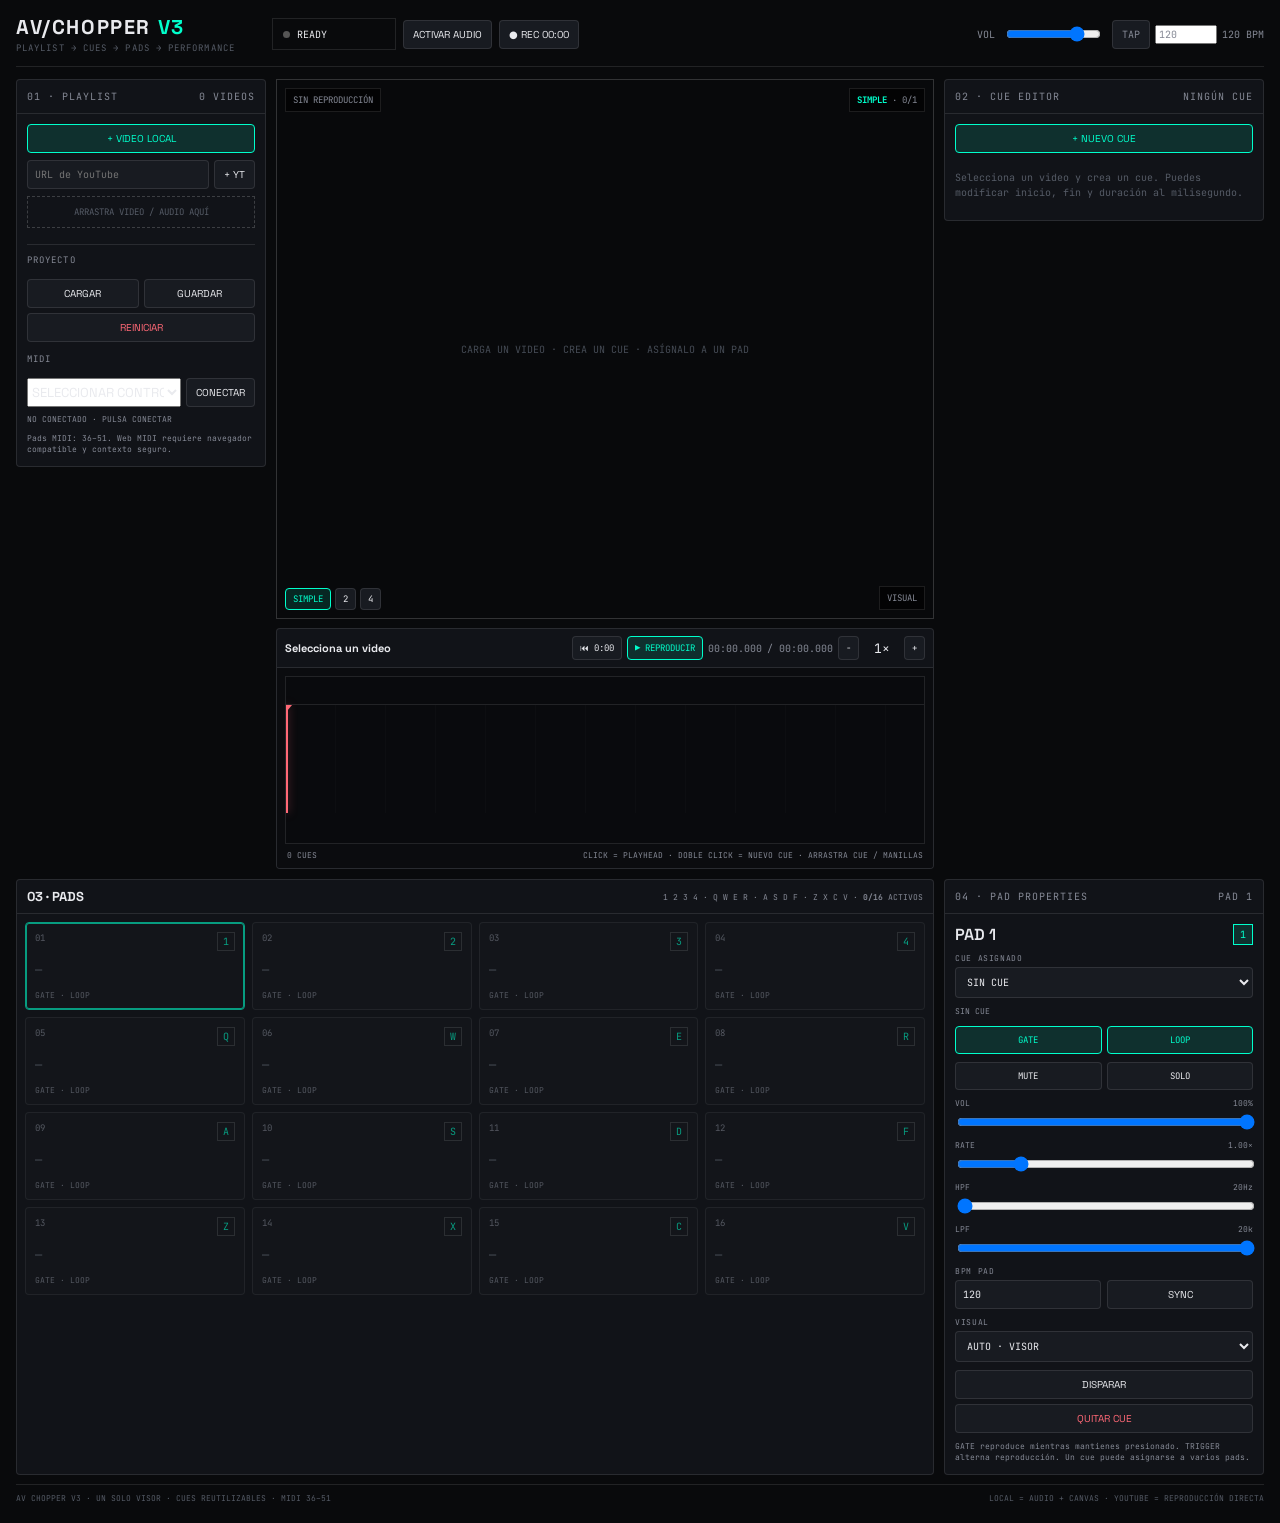
==== commit e533adf6: "Update print statement from 'Hello' to 'Goodbye'" ====
--- a/index.html
+++ b/index.html
@@ -3,40 +3,46 @@
 <head>
 <meta charset="utf-8">
 <meta name="viewport" content="width=device-width,initial-scale=1">
-<title>AV Chopper v3</title>
+<title>AV Chopper V3</title>
 <link rel="preconnect" href="https://fonts.googleapis.com">
 <link rel="preconnect" href="https://fonts.gstatic.com" crossorigin>
 <link href="https://fonts.googleapis.com/css2?family=Space+Grotesk:wght@400;500;600;700&family=JetBrains+Mono:wght@400;500;600&display=swap" rel="stylesheet">
 <style>
-:root{--void:#090a0c;--panel:#111318;--raised:#181b21;--raised2:#20242b;--line:rgba(255,255,255,.10);--line2:rgba(255,255,255,.18);--text:#e9eaee;--dim:#858995;--faint:#555b66;--cyan:#00ffcc;--cyanDim:rgba(0,255,204,.12);--green:#a7f3b7;--violet:#a995ff;--violetDim:rgba(169,149,255,.14);--red:#ff6876;--redDim:rgba(255,104,118,.14);--yellow:#ffcc66;--font:"Space Grotesk",system-ui,sans-serif;--mono:"JetBrains Mono",ui-monospace,monospace;--r:4px}
-*{box-sizing:border-box}html,body{margin:0;background:var(--void);color:var(--text);font-family:var(--font);font-size:13px}body{min-height:100vh}button,input,select{font:inherit;color:inherit}button{border:1px solid var(--line);background:var(--raised);border-radius:var(--r);cursor:pointer;transition:.12s ease}button:hover{border-color:var(--line2);background:var(--raised2)}button:focus-visible,input:focus-visible,select:focus-visible{outline:2px solid var(--cyan);outline-offset:2px}.active{border-color:var(--cyan)!important;color:var(--cyan)!important;background:var(--cyanDim)!important}
-.app{max-width:1800px;margin:auto;padding:14px 16px 22px}.topbar{height:54px;display:grid;grid-template-columns:220px 1fr auto;align-items:center;gap:18px;border-bottom:1px solid var(--line);margin-bottom:12px}.brand-title{font-size:20px;font-weight:700;letter-spacing:.08em}.brand-sub{font:10px var(--mono);color:var(--faint);letter-spacing:.12em;margin-top:2px}.top-transport{display:flex;align-items:center;gap:8px}.status{height:32px;display:flex;align-items:center;gap:8px;padding:0 11px;border:1px solid var(--line);font:10px var(--mono);min-width:130px}.status-dot{width:7px;height:7px;border-radius:50%;background:#555}.status-dot.active{background:var(--cyan);box-shadow:0 0 9px var(--cyan)}.top-control{display:flex;align-items:center;gap:8px;font:10px var(--mono);color:var(--dim)}.top-control input[type=range]{width:100px}.top-right{display:flex;align-items:center;gap:8px}.rec{padding:7px 11px}.rec.recording{background:var(--redDim);border-color:var(--red);color:var(--red)}.bpm{display:flex;align-items:center;gap:6px}.bpm input{width:58px}.mono{font-family:var(--mono)}
-.workspace{display:grid;grid-template-columns:245px minmax(500px,1fr) 300px;gap:10px;align-items:start}.panel{background:var(--panel);border:1px solid var(--line);border-radius:var(--r)}.panel-head{height:34px;padding:0 10px;display:flex;align-items:center;justify-content:space-between;border-bottom:1px solid var(--line);font:10px var(--mono);letter-spacing:.1em;color:var(--dim)}.panel-body{padding:10px}.section-title{font:10px var(--mono);color:var(--dim);letter-spacing:.12em;margin:0 0 7px}.btn{padding:7px 9px;font-size:11px}.btn-wide{width:100%}.stack{display:grid;gap:6px}.source-input{display:grid;grid-template-columns:1fr auto;gap:5px}.source-input input{min-width:0;background:var(--raised);border:1px solid var(--line);padding:7px 8px;border-radius:var(--r)}
-.playlist{display:grid;gap:4px;max-height:400px;overflow:auto}.playlist-item{display:grid;grid-template-columns:1fr 28px;gap:4px}.playlist-main{width:100%;display:grid;grid-template-columns:8px 1fr auto;align-items:center;gap:7px;padding:8px;text-align:left;min-width:0}.playlist-item.selected .playlist-main{border-color:var(--cyan);background:var(--cyanDim)}.source-dot{width:7px;height:7px;border-radius:50%;background:var(--cyan)}.source-dot.youtube{background:var(--red)}.playlist-name{overflow:hidden;text-overflow:ellipsis;white-space:nowrap;font:11px var(--mono)}.playlist-meta{font:9px var(--mono);color:var(--dim)}.playlist-delete{color:var(--red);padding:0}.drop{margin-top:7px;border:1px dashed var(--line2);padding:9px;text-align:center;color:var(--faint);font:9px var(--mono)}.drop.dragover{border-color:var(--cyan);color:var(--cyan);background:var(--cyanDim)}.project-grid{display:grid;grid-template-columns:1fr 1fr;gap:5px}.project-grid .wide{grid-column:1/-1}.midi-status{font:9px var(--mono);color:var(--dim);margin-top:6px;min-height:13px}.midi-row{display:grid;grid-template-columns:1fr auto;gap:5px}.midi-row select{min-width:0}
-.center{display:grid;gap:9px;min-width:0}.visor{position:relative;background:#050608;border:1px solid var(--line2);height:min(48vw,540px);min-height:360px;overflow:hidden}.visor canvas{width:100%;height:100%;display:block;background:#050608}.visor-head{position:absolute;z-index:4;left:8px;right:8px;top:8px;display:flex;justify-content:space-between;pointer-events:none}.visor-chip{background:rgba(0,0,0,.65);border:1px solid var(--line);padding:5px 7px;font:9px var(--mono);color:var(--dim)}.visor-chip strong{color:var(--cyan)}.visor-empty{position:absolute;inset:0;display:grid;place-items:center;pointer-events:none;font:11px var(--mono);color:#454b55}.yt-monitor{display:none;position:absolute;inset:0;background:#000;z-index:3}.yt-monitor.preview-active{display:block}.yt-preview-frame{width:100%;height:100%;border:0}.yt-runtime{width:280px;height:158px;border:0;display:block;margin:8px}.yt-runtime-bank{position:fixed;left:-10000px;top:0;width:2px;height:2px;overflow:hidden;opacity:.01;pointer-events:none}.yt-pad-runtime{width:2px;height:2px}.visor-foot{position:absolute;bottom:8px;left:8px;right:8px;z-index:4;display:flex;justify-content:space-between;pointer-events:none}.visor-foot>*{pointer-events:auto}.visual-buttons{display:flex;gap:4px}.visual-buttons button{padding:4px 7px;font:9px var(--mono)}
-.timeline-panel{padding:0}.timeline-tools{display:flex;align-items:center;gap:5px;padding:7px 8px;border-bottom:1px solid var(--line);flex-wrap:wrap}.timeline-tools .title{font-weight:600;margin-right:auto;min-width:120px;overflow:hidden;text-overflow:ellipsis;white-space:nowrap}.timeline-tools button{padding:5px 7px;font:9px var(--mono)}.timeline-tools .primary{border-color:var(--cyan);color:var(--cyan)}.timeline-wrap{padding:8px;background:#0b0c0f}.timeline-viewport{height:150px;overflow:auto;border:1px solid var(--line);background:#090a0d;position:relative}.ruler{height:26px;position:relative;border-bottom:1px solid var(--line);min-width:600px}.ruler span{position:absolute;top:7px;transform:translateX(-50%);font:8px var(--mono);color:var(--faint)}.timeline-track{height:110px;position:relative;min-width:600px;background:repeating-linear-gradient(90deg,transparent 0,transparent 49px,rgba(255,255,255,.035) 50px)}.cue-layer{position:absolute;inset:20px 0 12px}.cue-block{position:absolute;height:62px;top:12px;min-width:5px;padding:7px 8px;background:var(--green);color:#07120b;border:1px solid #d6ffe0;overflow:hidden;cursor:pointer;display:flex;flex-direction:column;justify-content:space-between}.cue-block:hover{filter:brightness(1.05)}.cue-block.selected{background:var(--cyan);box-shadow:0 0 0 2px rgba(0,255,204,.22)}.cue-block strong{font-size:11px;white-space:nowrap;overflow:hidden;text-overflow:ellipsis}.cue-block small{font:8px var(--mono);white-space:nowrap}.playhead{position:absolute;top:0;bottom:0;width:2px;background:var(--red);z-index:5;pointer-events:none;box-shadow:0 0 8px rgba(255,104,118,.5)}.playhead:before{content:"";position:absolute;top:0;left:-4px;border-left:5px solid transparent;border-right:5px solid transparent;border-top:6px solid var(--red)}.timeline-status{display:flex;justify-content:space-between;padding:6px 2px 0;color:var(--dim);font:9px var(--mono)}
-.cue-panel .panel-body{display:grid;gap:8px}.cue-name{font-size:14px;font-weight:600}.empty{color:var(--faint);font:10px var(--mono);padding:10px 0}.form-grid{display:grid;grid-template-columns:1fr 1fr;gap:6px}.field{display:grid;gap:4px}.field.full{grid-column:1/-1}.field label{font:9px var(--mono);color:var(--dim)}.field input,.field select{width:100%;background:var(--raised);border:1px solid var(--line);padding:7px 6px;border-radius:var(--r);font:10px var(--mono)}.cue-actions{display:grid;grid-template-columns:1fr 1fr;gap:5px}.cue-actions .wide{grid-column:1/-1}.assign-grid{display:grid;grid-template-columns:repeat(8,1fr);gap:4px}.assign-pad{padding:5px 0;font:9px var(--mono)}.assign-pad.active{background:var(--cyanDim);border-color:var(--cyan);color:var(--cyan)}.mini-note{font:9px var(--mono);color:var(--faint);line-height:1.45}
-.performance{margin-top:10px;display:grid;grid-template-columns:minmax(0,1fr) 300px;gap:10px}.pads-panel{min-width:0}.pads-head{display:flex;align-items:center;justify-content:space-between;padding:8px 10px;border-bottom:1px solid var(--line)}.pads-head strong{font-size:13px}.pads-head span{font:9px var(--mono);color:var(--dim)}.pads-grid{display:grid;grid-template-columns:repeat(4,1fr);gap:7px;padding:8px}.pad{min-height:90px;position:relative;text-align:left;padding:9px;background:#15181d;border:1px solid var(--line);display:grid;grid-template-columns:1fr auto;grid-template-rows:auto 1fr auto;gap:5px;overflow:hidden}.pad:hover{border-color:var(--line2)}.pad.selected{border-color:var(--cyan);box-shadow:inset 0 0 0 1px var(--cyan)}.pad.playing{background:var(--cyanDim);border-color:var(--cyan)}.pad.empty{opacity:.58}.pad-num{font:9px var(--mono);color:var(--dim)}.pad kbd{font:10px var(--mono);color:var(--cyan);border:1px solid var(--line2);padding:2px 5px;justify-self:end}.pad strong{grid-column:1/-1;align-self:center;font-size:13px;overflow:hidden;text-overflow:ellipsis;white-space:nowrap}.pad small{grid-column:1/-1;font:8px var(--mono);color:var(--dim)}.pad i{position:absolute;left:0;bottom:0;height:3px;width:100%;background:var(--cyan);transform:scaleX(0);transform-origin:left;transition:transform .08s}.pad.playing i{transform:scaleX(1)}
-.pad-panel .panel-body{display:grid;gap:8px}.pad-title-row{display:flex;align-items:center;justify-content:space-between}.pad-title{font-size:16px;font-weight:600}.key-badge{font:11px var(--mono);padding:3px 6px;border:1px solid var(--cyan);color:var(--cyan);background:var(--cyanDim)}.pad-cue{padding:8px;background:var(--raised);border:1px solid var(--line);font:9px var(--mono);color:var(--dim);min-height:31px}.seg{display:grid;grid-template-columns:1fr 1fr;gap:5px}.seg button{padding:7px;font:10px var(--mono)}.control{display:grid;gap:4px}.control-line{display:flex;justify-content:space-between;font:9px var(--mono);color:var(--dim)}.control input[type=range]{width:100%}.pad-actions{display:grid;grid-template-columns:1fr 1fr;gap:5px}.pad-actions .wide{grid-column:1/-1}.danger{color:var(--red)}
-.bottom{display:grid;grid-template-columns:1fr auto;align-items:center;gap:10px;margin-top:10px;color:var(--dim);font:9px var(--mono)}.bottom-note{padding:8px;border-top:1px solid var(--line)}
-.toast{position:fixed;right:18px;bottom:18px;background:#16191f;border:1px solid var(--line2);padding:10px 13px;font:10px var(--mono);opacity:0;transform:translateY(8px);pointer-events:none;transition:.15s;z-index:20}.toast.show{opacity:1;transform:none}
-[hidden]{display:none!important}
-@media(max-width:1250px){.workspace{grid-template-columns:220px minmax(440px,1fr)}.cue-panel{grid-column:1/-1}.performance{grid-template-columns:1fr}.pad-panel{grid-column:1/-1}.topbar{grid-template-columns:190px 1fr}.top-right{grid-column:1/-1;justify-content:flex-end;position:absolute;right:16px;top:14px}}
-@media(max-width:900px){.workspace{grid-template-columns:1fr}.playlist-panel{grid-row:auto}.visor{height:55vw;min-height:280px}.pads-grid{grid-template-columns:repeat(2,1fr)}.topbar{height:auto;padding-bottom:8px;display:flex;flex-wrap:wrap}.top-transport{order:3;width:100%}.top-right{position:static;margin-left:auto}.assign-grid{grid-template-columns:repeat(4,1fr)}}
+:root{
+  --bg:#090a0c;--panel:#111318;--raised:#181b21;--raised2:#20242b;--line:rgba(255,255,255,.1);--line2:rgba(255,255,255,.18);
+  --text:#e9eaee;--dim:#858995;--faint:#555b66;--cyan:#00ffcc;--cyan-dim:rgba(0,255,204,.12);--green:#a7f3b7;
+  --red:#ff6876;--red-dim:rgba(255,104,118,.14);--yellow:#ffcc66;--font:"Space Grotesk",system-ui,sans-serif;--mono:"JetBrains Mono",ui-monospace,monospace;--r:4px;
+}
+*{box-sizing:border-box}html,body{margin:0;background:var(--bg);color:var(--text);font:13px var(--font)}body{min-height:100vh}
+button,input,select{font:inherit;color:inherit}button{border:1px solid var(--line);background:var(--raised);border-radius:var(--r);cursor:pointer;transition:.12s ease}button:hover{border-color:var(--line2);background:var(--raised2)}button:disabled{opacity:.38;cursor:not-allowed}button:focus-visible,input:focus-visible,select:focus-visible{outline:2px solid var(--cyan);outline-offset:2px}
+.active{border-color:var(--cyan)!important;color:var(--cyan)!important;background:var(--cyan-dim)!important}.danger{color:var(--red)}.mono{font-family:var(--mono)}
+.app{max-width:1800px;margin:auto;padding:14px 16px 20px}.topbar{display:grid;grid-template-columns:240px 1fr auto;gap:16px;align-items:center;padding-bottom:12px;border-bottom:1px solid var(--line);margin-bottom:12px}
+.brand-title{font-size:20px;font-weight:700;letter-spacing:.08em}.brand-sub{font:9px var(--mono);color:var(--faint);letter-spacing:.12em;margin-top:2px}.transport{display:flex;align-items:center;gap:7px}.status{height:32px;display:flex;align-items:center;gap:7px;padding:0 10px;border:1px solid var(--line);font:10px var(--mono);min-width:124px}.status-dot{width:7px;height:7px;border-radius:50%;background:#555}.status-dot.on{background:var(--cyan);box-shadow:0 0 9px var(--cyan)}.rec{padding:7px 10px}.rec.recording{color:var(--red);border-color:var(--red);background:var(--red-dim)}.top-tools{display:flex;align-items:center;gap:9px;font:10px var(--mono);color:var(--dim)}.top-tools input[type=range]{width:95px}.bpm{display:flex;align-items:center;gap:5px}.bpm input{width:62px}
+.workspace{display:grid;grid-template-columns:250px minmax(0,1fr) 320px;gap:10px;align-items:start}.workspace>*{min-width:0}.panel{background:var(--panel);border:1px solid var(--line);border-radius:var(--r);min-width:0}.panel-head{height:34px;display:flex;align-items:center;justify-content:space-between;padding:0 10px;border-bottom:1px solid var(--line);font:10px var(--mono);letter-spacing:.1em;color:var(--dim)}.panel-body{padding:10px}.section-title{font:9px var(--mono);color:var(--dim);letter-spacing:.12em;margin:0 0 6px}.stack{display:grid;gap:7px}.btn{padding:7px 9px;font-size:10px}.wide{width:100%}
+.source-input{display:grid;grid-template-columns:1fr auto;gap:5px}.source-input input,.field input,.field select,.cue-select{width:100%;min-width:0;background:var(--raised);border:1px solid var(--line);padding:7px 7px;border-radius:var(--r);font:10px var(--mono)}.drop{padding:9px;border:1px dashed var(--line2);text-align:center;color:var(--faint);font:9px var(--mono)}.drop.drag{border-color:var(--cyan);background:var(--cyan-dim);color:var(--cyan)}
+.playlist{display:grid;gap:4px;max-height:390px;overflow:auto}.playlist-row{display:grid;grid-template-columns:1fr 26px;gap:4px}.playlist-main{display:grid;grid-template-columns:8px 1fr auto;gap:7px;align-items:center;padding:8px;text-align:left;min-width:0}.playlist-row.selected .playlist-main{border-color:var(--cyan);background:var(--cyan-dim)}.source-dot{width:7px;height:7px;border-radius:50%;background:var(--cyan)}.source-dot.youtube{background:var(--red)}.playlist-name{overflow:hidden;text-overflow:ellipsis;white-space:nowrap;font:10px var(--mono)}.playlist-meta{font:8px var(--mono);color:var(--dim)}.playlist-delete{padding:0;color:var(--red)}.project-grid{display:grid;grid-template-columns:1fr 1fr;gap:5px}.project-grid .wide{grid-column:1/-1}.midi-row{display:grid;grid-template-columns:1fr auto;gap:5px}.midi-row select{min-width:0}.midi-status,.hint{font:8px var(--mono);line-height:1.45;color:var(--dim)}
+.center{display:grid;gap:9px;min-width:0}.visor{position:relative;height:min(48vw,540px);min-height:320px;overflow:hidden;background:#050608;border:1px solid var(--line2);contain:paint}.visor canvas{display:block;width:100%;height:100%;background:#050608}.visor-overlay{position:absolute;inset:0;pointer-events:none}.visor-top,.visor-bottom{position:absolute;left:8px;right:8px;display:flex;justify-content:space-between;align-items:flex-start;gap:8px}.visor-top{top:8px}.visor-bottom{bottom:8px;align-items:end}.visor-chip{padding:5px 7px;background:rgba(0,0,0,.65);border:1px solid var(--line);font:9px var(--mono);color:var(--dim)}.visor-chip strong{color:var(--cyan)}.visor-empty{position:absolute;inset:0;display:grid;place-items:center;text-align:center;color:#454b55;font:10px var(--mono)}.visual-buttons{display:flex;gap:4px;pointer-events:auto}.visual-buttons button{padding:4px 7px;font:9px var(--mono)}.yt-preview{position:absolute;inset:0;display:none;background:#000;pointer-events:auto}.yt-preview.show{display:block}.yt-preview iframe{width:100%;height:100%;border:0}
+.timeline-panel{min-width:0;overflow:hidden}.timeline-toolbar{display:flex;align-items:center;gap:5px;padding:7px 8px;border-bottom:1px solid var(--line);min-width:0}.timeline-toolbar .title{flex:1;min-width:80px;overflow:hidden;text-overflow:ellipsis;white-space:nowrap;font-size:11px}.timeline-toolbar .time{font:10px var(--mono);color:var(--dim);white-space:nowrap}.timeline-toolbar button{padding:5px 7px;font:9px var(--mono)}.timeline-toolbar .zoom-label{min-width:35px;text-align:center}.timeline-wrap{padding:8px;background:#0b0c0f;min-width:0}.timeline-viewport{height:168px;width:100%;overflow:auto;overflow-x:auto;overflow-y:hidden;border:1px solid var(--line);background:#090a0d;min-width:0;contain:layout paint}.timeline-content{position:relative;width:100%;min-width:600px;height:136px}.ruler{position:absolute;left:0;top:0;height:28px;min-width:100%;border-bottom:1px solid var(--line)}.ruler span{position:absolute;top:8px;transform:translateX(-50%);font:8px var(--mono);color:var(--faint);white-space:nowrap}.track{position:absolute;left:0;right:0;top:28px;height:108px;background:repeating-linear-gradient(90deg,transparent 0,transparent 49px,rgba(255,255,255,.035) 50px)}.cue-layer{position:absolute;inset:16px 0 12px}.cue-block{position:absolute;top:10px;height:68px;min-width:8px;padding:7px 11px;background:var(--green);color:#07120b;border:1px solid #d6ffe0;border-radius:3px;overflow:hidden;cursor:grab;display:flex;flex-direction:column;justify-content:space-between;touch-action:none;user-select:none}.cue-block:active{cursor:grabbing}.cue-block.selected{background:var(--cyan);box-shadow:0 0 0 2px rgba(0,255,204,.2)}.cue-block strong{font-size:11px;white-space:nowrap;overflow:hidden;text-overflow:ellipsis}.cue-block small{font:8px var(--mono);white-space:nowrap}.cue-handle{position:absolute;top:0;bottom:0;width:8px;background:rgba(0,0,0,.12);opacity:0}.cue-block:hover .cue-handle,.cue-block.selected .cue-handle{opacity:.85}.cue-handle.start{left:0;cursor:ew-resize}.cue-handle.end{right:0;cursor:ew-resize}.playhead{position:absolute;top:0;bottom:0;width:2px;background:var(--red);box-shadow:0 0 8px rgba(255,104,118,.5);z-index:4;pointer-events:none}.playhead:before{content:"";position:absolute;left:-4px;top:0;border-left:5px solid transparent;border-right:5px solid transparent;border-top:6px solid var(--red)}.timeline-status{display:flex;justify-content:space-between;gap:10px;padding:6px 2px 0;color:var(--dim);font:8px var(--mono)}
+.cue-panel .panel-body,.pad-panel .panel-body{display:grid;gap:8px}.cue-title{font-size:15px;font-weight:600;overflow:hidden;text-overflow:ellipsis;white-space:nowrap}.empty{padding:10px 0;color:var(--faint);font:10px var(--mono);line-height:1.45}.field{display:grid;gap:4px}.field label,.small-label{font:8px var(--mono);color:var(--dim);letter-spacing:.08em}.time-grid{display:grid;grid-template-columns:1fr 1fr;gap:6px}.time-grid .full{grid-column:1/-1}.cue-tools{display:grid;grid-template-columns:1fr 1fr;gap:5px}.cue-tools .wide{grid-column:1/-1}.assign-grid{display:grid;grid-template-columns:repeat(4,1fr);gap:4px}.assign-pad{padding:6px 3px;font:9px var(--mono);text-align:left}.assign-pad span{display:block;overflow:hidden;text-overflow:ellipsis;white-space:nowrap}.assign-pad small{display:block;margin-top:2px;color:var(--dim);font:7px var(--mono)}.assign-pad.active small{color:var(--cyan)}
+.performance{display:grid;grid-template-columns:minmax(0,1fr) 320px;gap:10px;margin-top:10px}.performance>*{min-width:0}.pads-head{display:flex;align-items:center;justify-content:space-between;padding:8px 10px;border-bottom:1px solid var(--line)}.pads-head strong{font-size:13px}.pads-head span{font:8px var(--mono);color:var(--dim)}.pads-grid{display:grid;grid-template-columns:repeat(4,1fr);gap:7px;padding:8px}.pad{position:relative;min-height:88px;padding:9px;text-align:left;background:#15181d;display:grid;grid-template-columns:1fr auto;grid-template-rows:auto 1fr auto;gap:5px;overflow:hidden;touch-action:none}.pad:hover{border-color:var(--line2)}.pad.selected{border-color:var(--cyan);box-shadow:inset 0 0 0 1px var(--cyan)}.pad.playing{border-color:var(--cyan);background:var(--cyan-dim)}.pad.empty{opacity:.58}.pad-num{font:9px var(--mono);color:var(--dim)}.pad kbd{justify-self:end;padding:2px 5px;border:1px solid var(--line2);font:10px var(--mono);color:var(--cyan)}.pad strong{grid-column:1/-1;align-self:center;overflow:hidden;text-overflow:ellipsis;white-space:nowrap;font-size:12px}.pad small{grid-column:1/-1;font:8px var(--mono);color:var(--dim)}.pad i{position:absolute;left:0;bottom:0;width:100%;height:3px;background:var(--cyan);transform:scaleX(0);transform-origin:left}.pad.playing i{transform:scaleX(1)}
+.pad-title-row{display:flex;align-items:center;justify-content:space-between}.pad-title{font-size:16px;font-weight:600}.key-badge{padding:3px 6px;border:1px solid var(--cyan);background:var(--cyan-dim);color:var(--cyan);font:10px var(--mono)}.seg{display:grid;grid-template-columns:1fr 1fr;gap:5px}.seg button{padding:7px;font:9px var(--mono)}.control{display:grid;gap:4px}.control-line{display:flex;justify-content:space-between;font:8px var(--mono);color:var(--dim)}.control input[type=range]{width:100%}.pad-actions{display:grid;grid-template-columns:1fr 1fr;gap:5px}.pad-actions .wide{grid-column:1/-1}.bottom{display:flex;justify-content:space-between;gap:12px;margin-top:9px;padding-top:8px;border-top:1px solid var(--line);font:8px var(--mono);color:var(--faint)}
+.toast{position:fixed;right:18px;bottom:18px;z-index:20;padding:10px 13px;background:#16191f;border:1px solid var(--line2);font:9px var(--mono);opacity:0;transform:translateY(8px);pointer-events:none;transition:.15s}.toast.show{opacity:1;transform:none}[hidden]{display:none!important}
+@media(max-width:1250px){.workspace{grid-template-columns:220px minmax(0,1fr)}.cue-panel{grid-column:1/-1}.performance{grid-template-columns:1fr}.pad-panel{grid-column:1/-1}}
+@media(max-width:900px){.workspace{grid-template-columns:1fr}.topbar{display:flex;flex-wrap:wrap}.transport{width:100%;order:3}.top-tools{margin-left:auto}.visor{height:56vw;min-height:270px}.pads-grid{grid-template-columns:repeat(2,1fr)}.assign-grid{grid-template-columns:repeat(4,1fr)}}
 @media(prefers-reduced-motion:reduce){*{transition:none!important}}
 </style>
 </head>
 <body>
 <div class="app">
 <header class="topbar">
-  <div><div class="brand-title">AV/CHOPPER <span style="color:var(--cyan)">V3</span></div><div class="brand-sub">PLAYLIST · CUES · PADS · PERFORMANCE</div></div>
-  <div class="top-transport">
+  <div><div class="brand-title">AV/CHOPPER <span style="color:var(--cyan)">V3</span></div><div class="brand-sub">PLAYLIST → CUES → PADS → PERFORMANCE</div></div>
+  <div class="transport">
     <div class="status"><span id="statusDot" class="status-dot"></span><span id="statusText">READY</span></div>
     <button id="audioStartButton" class="btn">ACTIVAR AUDIO</button>
     <button id="recordButton" class="btn rec">● REC <span id="recordingTimer">00:00</span></button>
   </div>
-  <div class="top-right">
-    <div class="top-control">VOL <input id="masterVolume" type="range" min="0" max="1" step=".01" value=".8"></div>
+  <div class="top-tools">
+    <span>VOL</span><input id="masterVolume" type="range" min="0" max="1" step=".01" value=".8">
     <div class="bpm"><button id="globalTapButton" class="btn">TAP</button><input id="globalBpm" type="number" min="30" max="300" value="120"><span id="globalBpmValue">120 BPM</span></div>
   </div>
 </header>
@@ -45,54 +51,70 @@
   <aside class="panel playlist-panel">
     <div class="panel-head"><span>01 · PLAYLIST</span><span id="playlistCount">0 VIDEOS</span></div>
     <div class="panel-body stack">
-      <button id="addLocalVideoButton" class="btn btn-wide active">+ VIDEO LOCAL</button>
+      <button id="addLocalVideoButton" class="btn wide active">+ VIDEO LOCAL</button>
       <div class="source-input"><input id="youtubeUrlInput" placeholder="URL de YouTube"><button id="addYoutubeVideoButton" class="btn">+ YT</button></div>
-      <div id="videoDropZone" class="drop">ARRASTRA VIDEO AQUÍ</div>
+      <div id="videoDropZone" class="drop">ARRASTRA VIDEO / AUDIO AQUÍ</div>
       <div id="playlistList" class="playlist"></div>
-      <hr style="border:0;border-top:1px solid var(--line);width:100%">
+      <div id="selectedVideoActions" class="project-grid" hidden><button id="renameVideoButton" class="btn">RENOMBRAR</button><button id="relinkVideoButton" class="btn">VINCULAR</button><button id="removeVideoButton" class="btn wide danger">ELIMINAR VIDEO</button></div>
+      <hr style="border:0;border-top:1px solid var(--line);width:100%;margin:2px 0">
       <div class="section-title">PROYECTO</div>
       <div class="project-grid"><button id="loadProjectButton" class="btn">CARGAR</button><button id="saveProjectButton" class="btn">GUARDAR</button><button id="clearProjectButton" class="btn wide danger">REINICIAR</button></div>
-      <div class="section-title" style="margin-top:5px">MIDI</div>
+      <div class="section-title" style="margin-top:4px">MIDI</div>
       <div class="midi-row"><select id="midiInputSelect"><option value="">SELECCIONAR CONTROLADOR</option></select><button id="midiConnectButton" class="btn">CONECTAR</button></div>
       <div id="midiStatus" class="midi-status">NO CONECTADO · PULSA CONECTAR</div>
-      <div class="mini-note">Pads MIDI: notas 36–51. Si el navegador no ofrece Web MIDI, usa Chrome/Edge en HTTPS o localhost.</div>
+      <div class="hint">Pads MIDI: 36–51. Web MIDI requiere navegador compatible y contexto seguro.</div>
     </div>
   </aside>
 
   <section class="center">
     <div class="visor">
       <canvas id="outputCanvas" width="1280" height="720"></canvas>
-      <div class="visor-head"><div class="visor-chip">VISOR · <strong id="visualizerModeLabel">SIMPLE</strong></div><div class="visor-chip"><span id="visualizerSourceLabel">FUENTES</span> <strong id="visualSourceCount">0/1</strong></div></div>
-      <div id="visualizerPlaceholder" class="visor-empty">SELECCIONA UN CUE Y PULSA PREVIEW · O DISPARA UN PAD</div>
-      <div id="ytMonitor" class="yt-monitor"></div>
-      <div class="visor-foot"><div class="visual-buttons" id="visualizerModeButtons"><button data-mode="simple" class="active">SIMPLE</button><button data-mode="split2">2</button><button data-mode="split4">4</button></div><div class="visor-chip">UN SOLO VISOR</div></div>
+      <div class="visor-overlay">
+        <div class="visor-top"><div class="visor-chip" id="visorContext">SIN REPRODUCCIÓN</div><div class="visor-chip"><strong id="visualizerModeLabel">SIMPLE</strong> · <span id="visualSourceCount">0/1</span></div></div>
+        <div id="visualizerPlaceholder" class="visor-empty">CARGA UN VIDEO · CREA UN CUE · ASÍGNALO A UN PAD</div>
+        <div id="ytPreview" class="yt-preview"></div>
+        <div class="visor-bottom"><div id="visualizerModeButtons" class="visual-buttons"><button data-mode="simple" class="active">SIMPLE</button><button data-mode="split2">2</button><button data-mode="split4">4</button></div><div class="visor-chip">VISUAL</div></div>
+      </div>
     </div>
 
     <section class="panel timeline-panel">
-      <div class="timeline-tools">
-        <strong class="title" id="timelineTitle">Selecciona un video</strong>
-        <button id="transportGoStart">⏮ INICIO</button><button id="transportPlayPause" class="primary">▶ PREVIEW</button><span class="mono" id="playheadTimeLabel">00:00.000</span><span class="mono">/ <span id="timelineDuration">00:00.000</span></span>
-        <button id="timelineZoomOut">−</button><span class="mono" id="timelineZoomLevel">1×</span><button id="timelineZoomIn">+</button>
+      <div class="timeline-toolbar">
+        <strong id="timelineTitle" class="title">Selecciona un video</strong>
+        <button id="transportGoStart">⏮ 0:00</button>
+        <button id="transportPlayPause" class="active">▶ REPRODUCIR</button>
+        <span id="playheadTimeLabel" class="time">00:00.000</span><span class="time">/ <span id="timelineDuration">00:00.000</span></span>
+        <button id="timelineZoomOut">−</button><span id="timelineZoomLevel" class="zoom-label mono">1×</span><button id="timelineZoomIn">+</button>
       </div>
-      <div class="timeline-wrap"><div id="timelineViewport" class="timeline-viewport"><div id="timelineRuler" class="ruler"></div><div id="timelineTrack" class="timeline-track"><div id="timelineCues" class="cue-layer"></div><div id="timelinePlayhead" class="playhead"></div></div></div><div class="timeline-status"><span id="timelineStatus">0 CUES</span><span>ARRASTRA CUE · CLICK = SELECCIONAR · TIEMPO EN MILISEGUNDOS</span></div></div>
-    </section>
-
-    <section class="panel">
-      <div class="panel-head"><span>02 · VIDEO / CUE</span><span id="selectedVideoMeta">—</span></div>
-      <div class="panel-body" style="display:flex;gap:6px;align-items:center"><strong id="selectedVideoName" style="margin-right:auto">Ningún video seleccionado</strong><button id="previewSourceButton" class="btn">PREVIEW</button><button id="renameVideoButton" class="btn">RENOMBRAR</button><button id="relinkVideoButton" class="btn" hidden>VINCULAR</button><button id="removeVideoButton" class="btn danger">ELIMINAR</button></div>
+      <div class="timeline-wrap">
+        <div id="timelineViewport" class="timeline-viewport">
+          <div id="timelineContent" class="timeline-content">
+            <div id="timelineRuler" class="ruler"></div>
+            <div id="timelineTrack" class="track"><div id="timelineCues" class="cue-layer"></div><div id="timelinePlayhead" class="playhead"></div></div>
+          </div>
+        </div>
+        <div class="timeline-status"><span id="timelineStatus">0 CUES</span><span>CLICK = PLAYHEAD · DOBLE CLICK = NUEVO CUE · ARRASTRA CUE / MANILLAS</span></div>
+      </div>
     </section>
   </section>
 
   <aside class="panel cue-panel">
-    <div class="panel-head"><span>03 · CUE PROPERTIES</span><span id="selectedCueLabel">NINGÚN CUE</span></div>
+    <div class="panel-head"><span>02 · CUE EDITOR</span><span id="selectedCueLabel">NINGÚN CUE</span></div>
     <div class="panel-body">
-      <div class="cue-actions"><button id="cueNewButton" class="btn wide active">+ CUE</button><button id="cueDivide2" class="btn">+2</button><button id="cueDivide4" class="btn">+4</button><button id="cueDivide8" class="btn">+8</button></div>
-      <div id="cuePropsEmpty" class="empty">Selecciona un cue en el timeline para editarlo con precisión.</div>
+      <button id="cueNewButton" class="btn wide active">+ NUEVO CUE</button>
+      <div id="cuePropsEmpty" class="empty">Selecciona un video y crea un cue. Puedes modificar inicio, fin y duración al milisegundo.</div>
       <div id="cuePropsForm" hidden>
-        <div class="field full"><label>NOMBRE</label><input id="cueNameInput"></div>
-        <div class="form-grid"><div class="field"><label>INICIO</label><input id="cueStartInput" class="mono" placeholder="00:00.000"></div><div class="field"><label>FIN</label><input id="cueEndInput" class="mono" placeholder="00:00.000"></div><div class="field"><label>DURACIÓN</label><input id="cueDurationInput" class="mono" placeholder="00:02.000"></div></div>
-        <div class="section-title" style="margin-top:8px">ASIGNAR CUE A PAD(S)</div><div id="cuePadAssignGrid" class="assign-grid"></div>
-        <div class="cue-actions" style="margin-top:8px"><button id="cueGoStartButton" class="btn">INICIO</button><button id="cueGoEndButton" class="btn">FIN</button><button id="cuePreviewButton" class="btn wide active">▶ VER CUE EN VISOR</button><button id="cueDuplicateButton" class="btn">DUPLICAR</button><button id="cueSplitButton" class="btn">DIVIDIR PLAYHEAD</button><button id="cueMergeButton" class="btn">UNIR SIGUIENTE</button><button id="cueDeleteButton" class="btn danger wide">BORRAR CUE</button></div>
+        <div class="cue-title" id="cueEditorTitle">Cue</div>
+        <div class="field"><label>NOMBRE</label><input id="cueNameInput"></div>
+        <div class="time-grid">
+          <div class="field"><label>INICIO</label><input id="cueStartInput" class="mono" placeholder="00:00.000"></div>
+          <div class="field"><label>FIN</label><input id="cueEndInput" class="mono" placeholder="00:00.000"></div>
+          <div class="field full"><label>DURACIÓN</label><input id="cueDurationInput" class="mono" placeholder="00:02.000"></div>
+        </div>
+        <div class="cue-tools"><button id="cuePreviewButton" class="btn wide active">▶ PREVIEW CUE</button><button id="cueGoStartButton" class="btn">IR A INICIO</button><button id="cueGoEndButton" class="btn">IR A FIN</button><button id="cueDuplicateButton" class="btn">DUPLICAR</button><button id="cueSplitButton" class="btn">DIVIDIR PLAYHEAD</button><button id="cueMergeButton" class="btn">UNIR SIGUIENTE</button><button id="cueDeleteButton" class="btn danger wide">BORRAR CUE</button></div>
+        <div class="section-title" style="margin-top:2px">DIVISIÓN DEL VIDEO</div>
+        <div class="cue-tools"><button id="cueDivide2" class="btn">2 PARTES</button><button id="cueDivide4" class="btn">4 PARTES</button><button id="cueDivide8" class="btn wide">8 PARTES</button></div>
+        <div class="section-title" style="margin-top:2px">ASIGNAR A PADS</div>
+        <div id="cuePadAssignGrid" class="assign-grid"></div>
       </div>
     </div>
   </aside>
@@ -100,607 +122,232 @@
 
 <section class="performance">
   <section class="panel pads-panel">
-    <div class="pads-head"><strong>04 · PADS</strong><span>1 2 3 4 · Q W E R · A S D F · Z X C V · <b id="activePadCount">0/16</b> ACTIVOS</span></div>
+    <div class="pads-head"><strong>03 · PADS</strong><span>1 2 3 4 · Q W E R · A S D F · Z X C V · <b id="activePadCount">0/16</b> ACTIVOS</span></div>
     <div id="padsGrid" class="pads-grid"></div>
   </section>
   <aside class="panel pad-panel">
-    <div class="panel-head"><span>05 · PAD PROPERTIES</span><span>SELECCIONADO</span></div>
+    <div class="panel-head"><span>04 · PAD PROPERTIES</span><span id="padSelectedLabel">PAD 1</span></div>
     <div class="panel-body">
-      <div id="padDetailEmpty" class="empty">Selecciona un pad.</div>
-      <div id="padDetailForm">
-        <div class="pad-title-row"><div id="padDetailTitle" class="pad-title">PAD 1</div><div id="padKeyLabel" class="key-badge">1</div></div>
-        <div id="padCueLabel" class="pad-cue">SIN CUE</div>
-        <div class="seg"><button id="padModeButton" class="active">GATE</button><button id="padLoopButton" class="active">LOOP</button></div>
-        <div class="seg"><button id="padMuteButton">MUTE</button><button id="padSoloButton">SOLO</button></div>
-        <div class="control"><div class="control-line"><span>VOL</span><span id="padVolumeOutput">100%</span></div><input id="padVolumeInput" type="range" min="0" max="1" step=".01" value="1"></div>
-        <div class="control"><div class="control-line"><span>RATE</span><span id="padRateOutput">1.00×</span></div><input id="padRateInput" type="range" min=".25" max="4" step=".01" value="1"></div>
-        <div class="control"><div class="control-line"><span>HPF</span><span id="padHPOutput">20Hz</span></div><input id="padHPInput" type="range" min="0" max="1" step=".001" value="0"></div>
-        <div class="control"><div class="control-line"><span>LPF</span><span id="padLPOutput">20k</span></div><input id="padLPInput" type="range" min="0" max="1" step=".001" value="1"></div>
-        <div class="form-grid"><div class="field"><label>BPM</label><input id="padBpmInput" type="number" min="20" max="400" value="120"></div><div class="field" style="align-self:end"><button id="padSyncButton" class="btn" style="width:100%">SYNC</button></div></div>
-        <div class="field"><label>VISUAL</label><select id="padVisualSelect"><option value="auto">AUTO · VISOR</option><option value="visible">VISIBLE · PRIORIDAD</option><option value="hidden">HIDDEN · SOLO AUDIO</option></select></div>
-        <div class="pad-actions"><button id="padTriggerButton" class="btn wide">DISPARAR</button><button id="padUnassignButton" class="btn danger wide">QUITAR CUE</button></div>
-        <div class="mini-note">Por defecto todos los pads están en <b>GATE + LOOP + AUTO VISOR</b>. En SIMPLE se muestra el último pad activado; en 2/4 se conservan las últimas fuentes activas.</div>
-      </div>
+      <div class="pad-title-row"><div id="padDetailTitle" class="pad-title">PAD 1</div><div id="padKeyLabel" class="key-badge">1</div></div>
+      <div class="field"><label>CUE ASIGNADO</label><select id="padCueSelect" class="cue-select"></select></div>
+      <div id="padCueLabel" class="hint">SIN CUE</div>
+      <div class="seg"><button id="padModeButton" class="active">GATE</button><button id="padLoopButton" class="active">LOOP</button></div>
+      <div class="seg"><button id="padMuteButton">MUTE</button><button id="padSoloButton">SOLO</button></div>
+      <div class="control"><div class="control-line"><span>VOL</span><span id="padVolumeOutput">100%</span></div><input id="padVolumeInput" type="range" min="0" max="1" step=".01" value="1"></div>
+      <div class="control"><div class="control-line"><span>RATE</span><span id="padRateOutput">1.00×</span></div><input id="padRateInput" type="range" min=".25" max="4" step=".01" value="1"></div>
+      <div class="control"><div class="control-line"><span>HPF</span><span id="padHPOutput">20Hz</span></div><input id="padHPInput" type="range" min="0" max="1" step=".001" value="0"></div>
+      <div class="control"><div class="control-line"><span>LPF</span><span id="padLPOutput">20k</span></div><input id="padLPInput" type="range" min="0" max="1" step=".001" value="1"></div>
+      <div class="time-grid"><div class="field"><label>BPM PAD</label><input id="padBpmInput" type="number" min="20" max="400" value="120"></div><div class="field" style="align-self:end"><button id="padSyncButton" class="btn wide">SYNC</button></div></div>
+      <div class="field"><label>VISUAL</label><select id="padVisualSelect"><option value="auto">AUTO · VISOR</option><option value="visible">VISIBLE · PRIORIDAD</option><option value="hidden">HIDDEN · SOLO AUDIO</option></select></div>
+      <div class="pad-actions"><button id="padTriggerButton" class="btn wide">DISPARAR</button><button id="padUnassignButton" class="btn danger wide">QUITAR CUE</button></div>
+      <div class="hint">GATE reproduce mientras mantienes presionado. TRIGGER alterna reproducción. Un cue puede asignarse a varios pads.</div>
     </div>
   </aside>
 </section>
 
-<div class="bottom"><div class="bottom-note">AV CHOPPER V3 · CUES reutilizables · cada PAD tiene su propia reproducción local · YouTube no puede mezclarse con Web Audio ni componerse en canvas por restricciones del navegador.</div><div class="bottom-note">MIDI 36–51</div></div>
+<div class="bottom"><span>AV CHOPPER V3 · UN SOLO VISOR · CUES REUTILIZABLES · MIDI 36–51</span><span>LOCAL = AUDIO + CANVAS · YOUTUBE = REPRODUCCIÓN DIRECTA</span></div>
 
 <input id="mediaFileInput" type="file" accept="video/*,audio/*" hidden>
 <input id="relinkFileInput" type="file" accept="video/*,audio/*" hidden>
 <input id="projectFileInput" type="file" accept="application/json" hidden>
 <div id="videoBank" hidden></div>
-<div id="ytRuntimeBank" class="yt-runtime-bank" aria-hidden="true"></div>
-<div id="editorPreview" hidden></div>
 <div id="toastRegion" class="toast"></div>
 
 <script>
-/* ============================================================
-   AV CHOPPER v3 — UNIFIED AUDIOVISUAL INSTRUMENT
-   PLAYLIST → CUES → PADS → PERFORMANCE → VISUALIZER
-   ============================================================ */
 "use strict";
 
-const CONFIG = {
-  PAD_COUNT: 16,
-  KEY_MAP: ["1","2","3","4","q","w","e","r","a","s","d","f","z","x","c","v"],
-  MIDI_BASE: 36,
-  DEFAULT_BPM: 120,
-  DEFAULT_MASTER: 0.8,
-  DEFAULT_PAD_VOLUME: 1,
-  DEFAULT_PAD_RATE: 1,
-  DEFAULT_HPF: 20,
-  DEFAULT_LPF: 20000,
-  MIN_RATE: 0.25,
-  MAX_RATE: 4,
-  MIN_CUE: 0.05,
-  NEW_CUE: 2,
-  VIS_LIMIT: { simple: 1, split2: 2, split4: 4 }
+const CONFIG={
+  PAD_COUNT:16,
+  KEY_MAP:["1","2","3","4","q","w","e","r","a","s","d","f","z","x","c","v"],
+  MIDI_BASE:36, DEFAULT_BPM:120, DEFAULT_MASTER:.8, NEW_CUE:2, MIN_CUE:.05,
+  MIN_RATE:.25, MAX_RATE:4, VIS_LIMIT:{simple:1,split2:2,split4:4}, ZOOM_MAX:16
 };
-
-const $ = id => document.getElementById(id);
-let uid = 0;
-const id = p => `${p}-${Date.now().toString(36)}-${(++uid).toString(36)}`;
-const clamp = (v,a,b) => Math.min(b, Math.max(a,v));
-const fmt = s => {
-  s = Math.max(0, Number(s)||0);
-  const m = Math.floor(s/60), sec = s-m*60;
-  return `${String(m).padStart(2,"0")}:${sec.toFixed(3).padStart(6,"0")}`;
+const $=id=>document.getElementById(id);
+let uid=0; const makeId=p=>`${p}-${Date.now().toString(36)}-${(++uid).toString(36)}`;
+const clamp=(v,a,b)=>Math.min(b,Math.max(a,v));
+const fmt=s=>{s=Math.max(0,Number(s)||0);const m=Math.floor(s/60),sec=s-m*60;return `${String(m).padStart(2,"0")}:${sec.toFixed(3).padStart(6,"0")}`};
+const parseTime=v=>{if(typeof v==="number")return Math.max(0,v);const s=String(v??"").trim();if(!s)return 0;if(/^\d+(?::\d{1,2}(?:\.\d{1,3})?)?$/.test(s)){if(!s.includes(":"))return Math.max(0,Number(s));const [m,sec]=s.split(":");return Math.max(0,(Number(m)||0)*60+(Number(sec)||0))}return Math.max(0,Number(s)||0)};
+const cueDuration=c=>Math.max(0,c.endTime-c.startTime);
+const escapeHTML=s=>String(s).replace(/[&<>"']/g,c=>({"&":"&amp;","<":"&lt;",">":"&gt;","\"":"&quot;","'":"&#039;"}[c]));
+
+function makeVideo(d={}){return{
+  id:d.id||makeId("video"),name:d.name||d.fileName||"Video",sourceType:d.sourceType==="youtube"?"youtube":"local",mediaKind:d.mediaKind||"video",
+  sourceUrl:d.sourceUrl||null,fileName:d.fileName||"",youtubeId:d.youtubeId||"",duration:Number(d.duration)||0,linked:d.sourceType==="youtube"?true:!!d.sourceUrl,
+  cues:Array.isArray(d.cues)?d.cues:[],editorEl:null,editorSource:null,editorGain:null
+}}
+function makeCue(videoId,start=0,end=2,name="Cue"){return{id:makeId("cue"),videoId,name,startTime:start,endTime:end}}
+function makePad(n){return{
+  id:n+1,key:CONFIG.KEY_MAP[n],midiNote:CONFIG.MIDI_BASE+n,cueId:null,playMode:"gate",loop:true,volume:1,muted:false,solo:false,
+  highPass:20,lowPass:20000,playbackRate:1,visualMode:"auto",bpm:120,sync:false,playing:false,token:0,
+  engine:null,audioSource:null,hp:null,lp:null,gain:null
+}}
+
+const videos=[];const pads=Array.from({length:CONFIG.PAD_COUNT},(_,i)=>makePad(i));
+const state={selectedVideoId:null,selectedCueId:null,selectedPadId:1,playhead:0,zoom:1,visualizerMode:"simple",visualSources:[],master:CONFIG.DEFAULT_MASTER,bpm:CONFIG.DEFAULT_BPM,midiAccess:null,midiInputId:"",midiConnected:false,preview:{videoId:null,playing:false,end:0,type:null,timer:null},recording:false,recorder:null,chunks:[],recTimer:null,recStart:0,tapTimes:[]};
+let audioCtx=null,masterGain=null,recordDest=null,ytApiPromise=null;
+
+const dom={
+  statusDot:$('statusDot'),statusText:$('statusText'),audioStart:$('audioStartButton'),record:$('recordButton'),recordTimer:$('recordingTimer'),master:$('masterVolume'),bpm:$('globalBpm'),bpmValue:$('globalBpmValue'),tap:$('globalTapButton'),
+  playlistCount:$('playlistCount'),addLocal:$('addLocalVideoButton'),addYT:$('addYoutubeVideoButton'),ytUrl:$('youtubeUrlInput'),drop:$('videoDropZone'),playlist:$('playlistList'),selectedVideoActions:$('selectedVideoActions'),renameVideo:$('renameVideoButton'),relinkVideo:$('relinkVideoButton'),removeVideo:$('removeVideoButton'),clear:$('clearProjectButton'),save:$('saveProjectButton'),load:$('loadProjectButton'),projectFile:$('projectFileInput'),relinkFile:$('relinkFileInput'),
+  midiConnect:$('midiConnectButton'),midiSelect:$('midiInputSelect'),midiStatus:$('midiStatus'),
+  visorContext:$('visorContext'),canvas:$('outputCanvas'),placeholder:$('visualizerPlaceholder'),ytPreview:$('ytPreview'),visualBtns:$('visualizerModeButtons'),visualModeLabel:$('visualizerModeLabel'),visualCount:$('visualSourceCount'),
+  timelineTitle:$('timelineTitle'),timelineViewport:$('timelineViewport'),timelineContent:$('timelineContent'),timelineRuler:$('timelineRuler'),timelineTrack:$('timelineTrack'),cues:$('timelineCues'),playhead:$('timelinePlayhead'),timelineStatus:$('timelineStatus'),timelinePlay:$('transportPlayPause'),timelineStart:$('transportGoStart'),timelineTime:$('playheadTimeLabel'),timelineDuration:$('timelineDuration'),zoomOut:$('timelineZoomOut'),zoomLevel:$('timelineZoomLevel'),zoomIn:$('timelineZoomIn'),
+  cueNew:$('cueNewButton'),cueLabel:$('selectedCueLabel'),cueEmpty:$('cuePropsEmpty'),cueForm:$('cuePropsForm'),cueEditorTitle:$('cueEditorTitle'),cueName:$('cueNameInput'),cueStart:$('cueStartInput'),cueEnd:$('cueEndInput'),cueDur:$('cueDurationInput'),cuePreview:$('cuePreviewButton'),cueStartBtn:$('cueGoStartButton'),cueEndBtn:$('cueGoEndButton'),cueDup:$('cueDuplicateButton'),cueSplit:$('cueSplitButton'),cueMerge:$('cueMergeButton'),cueDelete:$('cueDeleteButton'),cueDivide2:$('cueDivide2'),cueDivide4:$('cueDivide4'),cueDivide8:$('cueDivide8'),cueAssign:$('cuePadAssignGrid'),
+  padsGrid:$('padsGrid'),activePads:$('activePadCount'),padSelectedLabel:$('padSelectedLabel'),padTitle:$('padDetailTitle'),padKey:$('padKeyLabel'),padCueSelect:$('padCueSelect'),padCue:$('padCueLabel'),padTrigger:$('padTriggerButton'),padMode:$('padModeButton'),padLoop:$('padLoopButton'),padMute:$('padMuteButton'),padSolo:$('padSoloButton'),padVol:$('padVolumeInput'),padVolOut:$('padVolumeOutput'),padHP:$('padHPInput'),padHPOut:$('padHPOutput'),padLP:$('padLPInput'),padLPOut:$('padLPOutput'),padRate:$('padRateInput'),padRateOut:$('padRateOutput'),padBpm:$('padBpmInput'),padSync:$('padSyncButton'),padVisual:$('padVisualSelect'),padUnassign:$('padUnassignButton'),
+  videoBank:$('videoBank'),mediaFile:$('mediaFileInput'),projectFile:$('projectFileInput'),relinkFile:$('relinkFileInput'),toast:$('toastRegion')
 };
-const parseTime = v => {
-  if (typeof v === "number") return Math.max(0,v);
-  const s = String(v||"").trim();
-  if (!s) return 0;
-  if (s.includes(":")) {
-    const p=s.split(":");
-    return Math.max(0,(Number(p[0])||0)*60+(Number(p[1])||0));
+
+function status(text,on=false){dom.statusText.textContent=text;dom.statusDot.classList.toggle('on',on)}
+function toast(text){dom.toast.textContent=text;dom.toast.classList.add('show');clearTimeout(toast.t);toast.t=setTimeout(()=>dom.toast.classList.remove('show'),2200)}
+function getVideo(v){return videos.find(x=>x.id===v)||null} function getCue(c){for(const v of videos){const hit=v.cues.find(x=>x.id===c);if(hit)return hit}return null} function getPad(n){return pads.find(p=>p.id===n)||null}
+function selectedVideo(){return getVideo(state.selectedVideoId)} function selectedCue(){return getCue(state.selectedCueId)} function cueVideo(c){return c?getVideo(c.videoId):null}
+
+/* ---------- AUDIO ---------- */
+async function ensureAudio(){
+  if(!audioCtx){const C=window.AudioContext||window.webkitAudioContext;if(!C){status("AUDIO NO SOPORTADO");throw Error("AudioContext no soportado")};audioCtx=new C();masterGain=audioCtx.createGain();masterGain.gain.value=state.master;masterGain.connect(audioCtx.destination)}
+  if(audioCtx.state==="suspended")await audioCtx.resume();dom.audioStart.textContent="AUDIO ✓";dom.audioStart.classList.add("active");
+}
+function connectPadAudio(p,el){if(!audioCtx||p.audioSource)return;try{p.audioSource=audioCtx.createMediaElementSource(el);p.hp=audioCtx.createBiquadFilter();p.lp=audioCtx.createBiquadFilter();p.gain=audioCtx.createGain();p.hp.type="highpass";p.lp.type="lowpass";p.hp.frequency.value=p.highPass;p.lp.frequency.value=p.lowPass;p.audioSource.connect(p.hp).connect(p.lp).connect(p.gain).connect(masterGain);updatePadGain(p)}catch(e){console.error(e);toast("No se pudo conectar el audio del pad")}}
+function connectEditorAudio(v,el){if(!audioCtx||v.editorSource)return;try{v.editorSource=audioCtx.createMediaElementSource(el);v.editorGain=audioCtx.createGain();v.editorGain.gain.value=.9;v.editorSource.connect(v.editorGain).connect(masterGain)}catch(e){console.error(e)}}
+function updatePadGain(p){const solo=pads.some(x=>x.solo),g=p.muted||(solo&&!p.solo)?0:clamp(p.volume,0,1);if(p.gain&&audioCtx)p.gain.gain.setTargetAtTime(g,audioCtx.currentTime,.01);updateYTVolume(p)}
+function updateAllGains(){pads.forEach(updatePadGain)}
+function destroyPadEngine(p){p.token++;if(p.audioSource)try{p.audioSource.disconnect()}catch{};[p.hp,p.lp,p.gain].forEach(n=>{if(n)try{n.disconnect()}catch{}});if(p.engine?.videoEl)try{p.engine.videoEl.pause();p.engine.videoEl.remove()}catch{};if(p.engine?.player)try{p.engine.player.destroy()}catch{};if(p.engine?.host)try{p.engine.host.remove()}catch{};p.audioSource=p.hp=p.lp=p.gain=null;p.engine=null;p.playing=false;removeVisual(p.id)}
+
+/* ---------- PLAYBACK ---------- */
+function findPadCue(p){return getCue(p.cueId)}
+function effectiveRate(p){return p.sync&&p.bpm>0?clamp(state.bpm/p.bpm*p.playbackRate,CONFIG.MIN_RATE,CONFIG.MAX_RATE):p.playbackRate}
+function ensurePadEngine(p,v){if(p.engine&&p.engine.videoId===v.id)return p.engine;destroyPadEngine(p);if(v.sourceType==="local"){
+    const el=document.createElement(v.mediaKind==="audio"?"audio":"video");el.src=v.sourceUrl||"";el.preload="auto";el.playsInline=true;el.crossOrigin="anonymous";el.dataset.pad=p.id;el.addEventListener("error",()=>{p.playing=false;updatePadTile(p);toast(`PAD ${p.id}: error de fuente`)})
+    dom.videoBank.appendChild(el);p.engine={kind:"local",videoId:v.id,videoEl:el};if(audioCtx)connectPadAudio(p,el)
+  }else{
+    const host=document.createElement("div");host.style.display="none";host.id=`yt-pad-${p.id}-${Date.now()}-${Math.random().toString(36).slice(2)}`;dom.videoBank.appendChild(host);p.engine={kind:"youtube",videoId:v.id,host,player:null,ready:false};
+    loadYouTubeAPI().then(()=>{if(!p.engine||p.engine.videoId!==v.id)return;p.engine.player=new YT.Player(host.id,{videoId:v.youtubeId,width:280,height:158,playerVars:{autoplay:0,controls:1,playsinline:1,rel:0},events:{onReady:()=>{if(p.engine){p.engine.ready=true;updateYTVolume(p)}}}})}).catch(()=>toast("YouTube API no disponible"))
+  }return p.engine}
+async function startPad(n){const p=getPad(n),c=p?.cueId?findPadCue(p):null,v=c?cueVideo(c):null;if(!p||!c||!v){status(`PAD ${n}: SIN CUE`);return}if(v.sourceType==="local"&&!v.sourceUrl){toast("Fuente local no vinculada");return}try{await ensureAudio()}catch{return}const engine=ensurePadEngine(p,v),token=++p.token;
+  if(v.sourceType==="local"){
+    const el=engine.videoEl;const go=()=>{if(token!==p.token)return;try{el.currentTime=clamp(c.startTime,0,Math.max(0,(el.duration||v.duration||c.startTime)));el.playbackRate=effectiveRate(p);if("preservesPitch" in el)el.preservesPitch=false}catch{};el.play().then(()=>{if(token===p.token){p.playing=true;activateVisual(p);updatePadTile(p);status(`PLAY PAD ${n}`,true)}}).catch(()=>toast(`PAD ${n}: reproducción bloqueada`))};
+    if(el.readyState>=1)go();else el.addEventListener("loadedmetadata",go,{once:true});
+  }else{
+    const attempt=()=>{if(token!==p.token)return;const player=engine.player;if(!engine.ready||!player){setTimeout(attempt,80);return}try{player.seekTo(c.startTime,true);player.setPlaybackRate(clamp(effectiveRate(p),.25,2));updateYTVolume(p);player.playVideo();p.playing=true;activateVisual(p);updatePadTile(p);status(`PLAY PAD ${n}`,true)}catch{toast(`PAD ${n}: error YouTube`)}};attempt();
   }
-  return Math.max(0,Number(s)||0);
-};
-
-function makeVideo(data={}) {
-  return {
-    id: data.id || id("video"), name: data.name || data.fileName || "Video",
-    sourceType: data.sourceType === "youtube" ? "youtube" : "local",
-    sourceUrl: data.sourceUrl || null, fileName: data.fileName || "",
-    youtubeId: data.youtubeId || "", duration: Number(data.duration)||0, cues: [],
-    linked: data.sourceType === "youtube" ? true : !!data.sourceUrl,
-    editorEl: null, editorSource: null, editorGain: null
-  };
-}
-function makeCue(videoId, start=0, end=2, name="Cue") {
-  return { id:id("cue"), videoId, name, startTime:start, endTime:end };
-}
-function makePad(n) {
-  return {
-    id:n+1, key:CONFIG.KEY_MAP[n], midiNote:CONFIG.MIDI_BASE+n,
-    cueId:null,
-    playMode:"gate", loop:true, volume:1, muted:false, solo:false,
-    highPass:20, lowPass:20000, playbackRate:1, visualMode:"auto",
-    bpm:120, sync:false, playing:false, token:0,
-    engine:null, audioSource:null, hp:null, lp:null, gain:null
-  };
-}
-
-const videos=[];
-const pads=Array.from({length:CONFIG.PAD_COUNT},(_,i)=>makePad(i));
-const state={
-  selectedVideoId:null, selectedCueId:null, selectedPadId:1,
-  playhead:0, zoom:1, visualizerMode:"simple", visualSources:[],
-  master:CONFIG.DEFAULT_MASTER, bpm:CONFIG.DEFAULT_BPM,
-  midiAccess:null, midiInputId:"", midiConnected:false,
-  preview:{videoId:null, playing:false, end:0},
-  recording:false, recorder:null, chunks:[], recTimer:null, recStart:0,
-  tapTimes:[]
-};
-
-let audioCtx=null, masterGain=null, recordDest=null;
-let ytApiPromise=null;
-
-const dom={
-  statusDot:$('statusDot'), statusText:$('statusText'), audioStart:$('audioStartButton'),
-  record:$('recordButton'), recordTimer:$('recordingTimer'), master:$('masterVolume'),
-  bpm:$('globalBpm'), bpmValue:$('globalBpmValue'), tap:$('globalTapButton'),
-  playlistCount:$('playlistCount'), addLocal:$('addLocalVideoButton'), addYT:$('addYoutubeVideoButton'),
-  ytUrl:$('youtubeUrlInput'), drop:$('videoDropZone'), playlist:$('playlistList'),
-  clear:$('clearProjectButton'), save:$('saveProjectButton'), load:$('loadProjectButton'),
-  projectFile:$('projectFileInput'), midiConnect:$('midiConnectButton'), midiSelect:$('midiInputSelect'),
-  midiStatus:$('midiStatus'),
-  selectedVideoName:$('selectedVideoName'), selectedVideoMeta:$('selectedVideoMeta'), timelineTitle:$('timelineTitle'),
-  previewSource:$('previewSourceButton'), renameVideo:$('renameVideoButton'), removeVideo:$('removeVideoButton'), relink:$('relinkVideoButton'), relinkFile:$('relinkFileInput'),
-  cueNew:$('cueNewButton'), cueDiv2:$('cueDivide2'), cueDiv4:$('cueDivide4'), cueDiv8:$('cueDivide8'),
-  timeline:$('timelineViewport'), track:$('timelineTrack'), cues:$('timelineCues'), ruler:$('timelineRuler'), zoomLevel:$('timelineZoomLevel'),
-  playhead:$('timelinePlayhead'), timelineStatus:$('timelineStatus'), timelinePlay:$('transportPlayPause'),
-  timelineStart:$('transportGoStart'), timelineTime:$('playheadTimeLabel'), timelineDuration:$('timelineDuration'),
-  zoomOut:$('timelineZoomOut'), zoomLevel:$('timelineZoomLevel'), zoomIn:$('timelineZoomIn'),
-  cueLabel:$('selectedCueLabel'), cueEmpty:$('cuePropsEmpty'), cueForm:$('cuePropsForm'),
-  cueName:$('cueNameInput'), cueStart:$('cueStartInput'), cueEnd:$('cueEndInput'), cueDur:$('cueDurationInput'),
-  cueAssign:$('cuePadAssignGrid'), cuePreview:$('cuePreviewButton'), cueStartBtn:$('cueGoStartButton'),
-  cueEndBtn:$('cueGoEndButton'), cueDup:$('cueDuplicateButton'), cueSplit:$('cueSplitButton'),
-  cueMerge:$('cueMergeButton'), cueDelete:$('cueDeleteButton'),
-  visualBtns:$('visualizerModeButtons'), canvas:$('outputCanvas'), visualModeLabel:$('visualizerModeLabel'),
-  visualSourceLabel:$('visualizerSourceLabel'), visualCount:$('visualSourceCount'), placeholder:$('visualizerPlaceholder'),
-  ytMonitor:$('ytMonitor'), padsGrid:$('padsGrid'), activePads:$('activePadCount'),
-  padTitle:$('padDetailTitle'), padKey:$('padKeyLabel'), padEmpty:$('padDetailEmpty'), padForm:$('padDetailForm'),
-  padCue:$('padCueLabel'), padTrigger:$('padTriggerButton'), padMode:$('padModeButton'), padLoop:$('padLoopButton'),
-  padMute:$('padMuteButton'), padSolo:$('padSoloButton'), padVol:$('padVolumeInput'), padVolOut:$('padVolumeOutput'),
-  padHP:$('padHPInput'), padHPOut:$('padHPOutput'), padLP:$('padLPInput'), padLPOut:$('padLPOutput'),
-  padRate:$('padRateInput'), padRateOut:$('padRateOutput'), padBpm:$('padBpmInput'), padSync:$('padSyncButton'),
-  padVisual:$('padVisualSelect'), padUnassign:$('padUnassignButton'), videoBank:$('videoBank'),
-  editorPreview:$('editorPreview'), mediaFile:$('mediaFileInput'), relinkFile:$('relinkFileInput'),
-  toast:$('toastRegion')
-};
-
-function status(text, active=false){
-  if(dom.statusText) dom.statusText.textContent=text;
-  if(dom.statusDot) dom.statusDot.classList.toggle('active',!!active);
-}
-function toast(text){
-  if(!dom.toast)return;
-  dom.toast.textContent=text; dom.toast.classList.add('show');
-  clearTimeout(toast.t); toast.t=setTimeout(()=>dom.toast.classList.remove('show'),2200);
-}
-function getVideo(id){return videos.find(v=>v.id===id)||null;}
-function getCue(id){for(const v of videos){const c=v.cues.find(x=>x.id===id);if(c)return c;}return null;}
-function getPad(n){return pads.find(p=>p.id===n)||null;}
-function selectedVideo(){return getVideo(state.selectedVideoId);}
-function selectedCue(){return getCue(state.selectedCueId);}
-function cueVideo(c){return c?getVideo(c.videoId):null;}
-
-/* ---------------- AUDIO ---------------- */
-async function ensureAudio(){
-  if(!audioCtx){
-    const C=window.AudioContext||window.webkitAudioContext;
-    if(!C){status('AUDIO NO SOPORTADO');throw new Error('AudioContext no soportado');}
-    audioCtx=new C();
-    masterGain=audioCtx.createGain();
-    masterGain.gain.value=state.master;
-    masterGain.connect(audioCtx.destination);
-  }
-  if(audioCtx.state==='suspended') await audioCtx.resume();
-  if(dom.audioStart){dom.audioStart.textContent='AUDIO ✓';dom.audioStart.classList.add('active');}
-}
-function connectPadAudio(pad,el){
-  if(!audioCtx||pad.audioSource)return;
-  try{
-    pad.audioSource=audioCtx.createMediaElementSource(el);
-    pad.hp=audioCtx.createBiquadFilter(); pad.hp.type='highpass';
-    pad.lp=audioCtx.createBiquadFilter(); pad.lp.type='lowpass'; pad.gain=audioCtx.createGain();
-    pad.hp.frequency.value=pad.highPass; pad.lp.frequency.value=pad.lowPass;
-    pad.audioSource.connect(pad.hp).connect(pad.lp).connect(pad.gain).connect(masterGain);
-    updatePadGain(pad);
-  }catch(e){console.error('Audio pad:',e);status('ERROR AUDIO PAD');}
-}
-function connectEditorAudio(video,el){
-  if(!audioCtx||video.editorSource)return;
-  try{
-    video.editorSource=audioCtx.createMediaElementSource(el);
-    video.editorGain=audioCtx.createGain(); video.editorGain.gain.value=0.9;
-    video.editorSource.connect(video.editorGain).connect(masterGain);
-  }catch(e){console.error('Audio preview:',e);}
-}
-function updatePadGain(pad){
-  const solo=pads.some(p=>p.solo);
-  const g=pad.muted|| (solo&&!pad.solo) ? 0 : clamp(pad.volume,0,1);
-  if(pad.gain&&audioCtx)pad.gain.gain.setTargetAtTime(g,audioCtx.currentTime,.01);
-  updateYTVolume(pad);
-}
-
-function updateAllGains(){pads.forEach(updatePadGain);}
-
-/* ---------------- LOCAL VIDEO ENGINE ---------------- */
-function destroyPadEngine(pad){
-  pad.token++;
-  if(pad.audioSource)try{pad.audioSource.disconnect()}catch(e){}
-  if(pad.hp)try{pad.hp.disconnect()}catch(e){}
-  if(pad.lp)try{pad.lp.disconnect()}catch(e){}
-  if(pad.gain)try{pad.gain.disconnect()}catch(e){}
-  if(pad.engine?.videoEl){try{pad.engine.videoEl.pause();pad.engine.videoEl.remove()}catch(e){}}
-  if(pad.engine?.player)try{pad.engine.player.destroy()}catch(e){}
-  if(pad.engine?.iframe){try{pad.engine.iframe.remove()}catch(e){}}
-  if(pad.engine?.host){try{pad.engine.host.remove()}catch(e){}}
-  pad.audioSource=pad.hp=pad.lp=pad.gain=null; pad.engine=null; pad.playing=false;
-}
-function ensurePadEngine(pad,video){
-  if(pad.engine&&pad.engine.videoId===video.id)return pad.engine;
-  destroyPadEngine(pad);
-  if(video.sourceType==='local'){
-    const el=document.createElement('video'); el.src=video.sourceUrl||''; el.preload='auto'; el.playsInline=true; el.crossOrigin='anonymous';
-    el.dataset.pad=pad.id; dom.videoBank.appendChild(el);
-    pad.engine={kind:'local',videoId:video.id,videoEl:el};
-    if(audioCtx)connectPadAudio(pad,el);
-    el.addEventListener('ended',()=>{if(!pad.loop){stopPad(pad.id)}else{try{el.currentTime=findCueStart(pad);el.play()}catch(e){}}});
-    el.addEventListener('error',()=>{pad.playing=false;updatePadTile(pad);status(`PAD ${pad.id}: ERROR VIDEO`);});
-  }else{
-    const host=document.createElement('div');
-    host.className='yt-pad-runtime';
-    host.id=`yt-pad-${pad.id}-${Date.now()}-${Math.random().toString(36).slice(2)}`;
-    dom.ytRuntimeBank.appendChild(host);
-    pad.engine={kind:'youtube',videoId:video.id,host,player:null,ready:false};
-    loadYouTubeAPI().then(()=>{
-      if(!pad.engine||pad.engine.videoId!==video.id)return;
-      pad.engine.player=new YT.Player(host.id,{videoId:video.youtubeId,width:'100%',height:'100%',playerVars:{autoplay:0,controls:1,playsinline:1,rel:0},events:{onReady:()=>{if(pad.engine){pad.engine.ready=true;updateYTVolume(pad)}}}});
-    }).catch(()=>status('YOUTUBE API NO DISPONIBLE'));
-  }
-  return pad.engine;
-}
-function findCueStart(pad){const c=getCue(pad.cueId);return c?c.startTime:0;}
-function findCueEnd(pad){const c=getCue(pad.cueId);return c?c.endTime:0;}
-
-function loadYouTubeAPI(){
-  if(window.YT&&window.YT.Player)return Promise.resolve();
-  if(ytApiPromise)return ytApiPromise;
-  ytApiPromise=new Promise((resolve,reject)=>{
-    const previous=window.onYouTubeIframeAPIReady;
-    window.onYouTubeIframeAPIReady=()=>{try{previous?.();}catch(e){}resolve()};
-    const script=document.createElement('script');script.src='https://www.youtube.com/iframe_api';script.async=true;script.onerror=()=>reject(new Error('YouTube API'));document.head.appendChild(script);
-  });
-  return ytApiPromise;
-}
-function updateYTVolume(pad){
-  const player=pad.engine?.player;if(!player||!pad.engine.ready)return;
-  const solo=pads.some(x=>x.solo),g=pad.muted||(solo&&!pad.solo)?0:clamp(pad.volume,0,1);
-  try{player.setVolume(Math.round(g*100));if(g===0)player.mute();else player.unMute();player.setPlaybackRate(Math.min(2,Math.max(.25,pad.playbackRate)))}catch(e){}
-}
-
-async function startPad(n){
-  const pad=getPad(n); if(!pad||!pad.cueId){status(`PAD ${n}: SIN CUE`);return;}
-  const cue=getCue(pad.cueId), video=cueVideo(cue);
-  if(!cue||!video){status(`PAD ${n}: CUE INVÁLIDO`);return;}
-  if(video.sourceType==='local'&&!video.sourceUrl){status('FUENTE LOCAL NO VINCULADA');return;}
-  try{await ensureAudio()}catch(e){return;}
-  const engine=ensurePadEngine(pad,video); const token=++pad.token;
-  if(video.sourceType==='local'){
-    const el=engine.videoEl;
-    const begin=()=>{
-      if(token!==pad.token)return;
-      try{el.currentTime=clamp(cue.startTime,0,Math.max(0,el.duration||cue.startTime));el.playbackRate=effectiveRate(pad);el.preservesPitch=false}catch(e){}
-      el.play().then(()=>{if(token===pad.token){pad.playing=true;activateVisual(pad);updatePadTile(pad);status(`PLAY PAD ${n}`,true);}}).catch(()=>status(`PAD ${n}: PLAY BLOQUEADO`));
-    };
-    if(el.readyState>=1)begin();else el.addEventListener('loadedmetadata',begin,{once:true});
-  }else{
-    const attempt=()=>{
-      if(token!==pad.token)return;
-      const player=engine.player;
-      if(!engine.ready||!player){setTimeout(attempt,100);return}
-      try{player.seekTo(cue.startTime,true);player.setPlaybackRate(Math.min(2,Math.max(.25,effectiveRate(pad))));updateYTVolume(pad);player.playVideo();pad.playing=true;activateVisual(pad);updatePadTile(pad);status(`PLAY PAD ${n}`,true)}catch(e){status(`PAD ${n}: YOUTUBE ERROR`) }
-    };
-    attempt();
-  }
-}
-function stopPad(n){
-  const p=getPad(n);if(!p)return;p.token++;
-  if(p.engine?.videoEl)try{p.engine.videoEl.pause()}catch(e){}
-  if(p.engine?.player)try{p.engine.player.pauseVideo()}catch(e){}
-  p.playing=false;removeVisual(p.id);updatePadTile(p);renderCanvas();
-}
-function pressPad(n){
-  const p=getPad(n);if(!p)return;
-  if(p.playMode==='gate'){if(!p.playing)startPad(n)}
-  else if(p.playing)stopPad(n);
-  else startPad(n);
-}
-function releasePad(n){const p=getPad(n);if(p&&p.playMode==='gate')stopPad(n);}
-function effectiveRate(p){return p.sync&&p.bpm>0?clamp(state.bpm/p.bpm*p.playbackRate,.25,4):p.playbackRate;}
-
-/* ---------------- VISUALIZER ---------------- */
-function activateVisual(pad){
-  if(pad.visualMode==='hidden')return;
-  let list=state.visualSources.filter(n=>n!==pad.id);list.push(pad.id);
-  const max=CONFIG.VIS_LIMIT[state.visualizerMode]||1;
-  while(list.length>max){
-    const auto=list.findIndex(n=>{const p=getPad(n);return p&&p.visualMode!=='visible'});
-    list.splice(auto>=0?auto:0,1);
-  }
-  state.visualSources=list;
-}
-function removeVisual(n){state.visualSources=state.visualSources.filter(x=>x!==n);}
-function setVisualMode(mode){
-  if(!CONFIG.VIS_LIMIT[mode])return;
-  state.visualizerMode=mode;
-  state.visualSources=state.visualSources.slice(-CONFIG.VIS_LIMIT[mode]);
-  renderVisualButtons(); renderCanvas();
-}
-function visualCells(mode,w,h){
-  if(mode==='split2')return[{x:0,y:0,w:w/2,h},{x:w/2,y:0,w:w/2,h}];
-  if(mode==='split4')return[{x:0,y:0,w:w/2,h:h/2},{x:w/2,y:0,w:w/2,h:h/2},{x:0,y:h/2,w:w/2,h:h/2},{x:w/2,y:h/2,w:w/2,h:h/2}];
-  return[{x:0,y:0,w,h}];
-}
-function drawCellLabel(ctx,c,t){ctx.fillStyle='rgba(0,0,0,.65)';ctx.fillRect(c.x+7,c.y+7,100,19);ctx.fillStyle='#00ffcc';ctx.font='11px JetBrains Mono,monospace';ctx.fillText(t,c.x+12,c.y+20)}
-function renderCanvas(){
-  const c=dom.canvas;if(!c)return;const ctx=c.getContext('2d'),w=c.width,h=c.height;
-  ctx.fillStyle='#08090b';ctx.fillRect(0,0,w,h);
-  // Cue preview has priority and always uses the single visor.
-  if(state.preview.playing){
-    if(dom.placeholder)dom.placeholder.hidden=true;
-    const v=getVideo(state.preview.videoId);
-    if(v?.sourceType==='local'&&v.editorEl?.readyState>=2){ctx.drawImage(v.editorEl,0,0,w,h);drawCellLabel(ctx,{x:0,y:0},`PREVIEW · ${v.name}`);return;}
-    if(v?.sourceType==='youtube'){drawYTCanvasNotice(ctx,w,h,v);return;}
-  }
-  const active=state.visualSources.map(getPad).filter(p=>p?.playing);
-  if(dom.placeholder)dom.placeholder.hidden=active.length===0;
-  if(!active.length){ctx.fillStyle='#111318';ctx.fillRect(0,0,w,h);ctx.fillStyle='#555';ctx.font='14px JetBrains Mono,monospace';ctx.textAlign='center';ctx.fillText('VISOR EN ESPERA',w/2,h/2);ctx.textAlign='left';return;}
-  const cells=visualCells(state.visualizerMode,w,h);
-  active.forEach((p,i)=>{const cell=cells[i];if(!cell)return;const cue=getCue(p.cueId),v=cueVideo(cue);if(v?.sourceType==='local'&&p.engine?.videoEl?.readyState>=2)ctx.drawImage(p.engine.videoEl,cell.x,cell.y,cell.w,cell.h);else drawYTCanvasNotice(ctx,cell.w,cell.h,v,cell.x,cell.y);drawCellLabel(ctx,cell,`PAD ${p.id} · ${v?.name||''}`)});
-}
-function drawYTCanvasNotice(ctx,w,h,v,x=0,y=0){ctx.fillStyle='#17131c';ctx.fillRect(x,y,w,h);ctx.fillStyle='#ff4d5e';ctx.font='bold 15px JetBrains Mono,monospace';ctx.textAlign='center';ctx.fillText('YOUTUBE',x+w/2,y+h/2-5);ctx.fillStyle='#aaa';ctx.font='11px JetBrains Mono,monospace';ctx.fillText('no puede entrar al canvas',x+w/2,y+h/2+18);ctx.textAlign='left'}
-
-/* ---------------- EDITOR PREVIEW ---------------- */
-function ensureEditor(video){
-  if(video.sourceType!=='local')return null;
-  if(video.editorEl)return video.editorEl;
-  const el=document.createElement('video');el.src=video.sourceUrl||'';el.preload='auto';el.playsInline=true;el.muted=false;el.controls=false;el.crossOrigin='anonymous';
-  video.editorEl=el;dom.videoBank.appendChild(el);
-  el.addEventListener('loadedmetadata',()=>{video.duration=el.duration||video.duration;renderAll();});
-  if(audioCtx)connectEditorAudio(video,el);
-  return el;
-}
-function previewCue(cue){
-  if(!cue)return;const v=cueVideo(cue);if(!v)return;
-  stopPreview();state.preview={videoId:v.id,playing:true,end:cue.endTime};
-  if(v.sourceType==='local'){
-    const el=ensureEditor(v);if(!el)return;
-    ensureAudio().then(()=>{connectEditorAudio(v,el);el.currentTime=cue.startTime;el.play().catch(()=>{});});
-  }else{
-    state.preview.playing=true;
-    dom.ytMonitor.innerHTML='';
-    const iframe=document.createElement('iframe');iframe.className='yt-preview-frame';iframe.src=`https://www.youtube.com/embed/${v.youtubeId}?autoplay=1&start=${Math.floor(cue.startTime)}&controls=1&playsinline=1`;iframe.allow='autoplay; encrypted-media';dom.ytMonitor.appendChild(iframe);
-    dom.ytMonitor.classList.add('preview-active');
-  }
-  renderCanvas();
-}
-function stopPreview(){
-  const v=getVideo(state.preview.videoId);if(v?.editorEl)try{v.editorEl.pause()}catch(e){}
-  state.preview={videoId:null,playing:false,end:0};
-  dom.ytMonitor?.classList.remove('preview-active');
-  if(dom.ytMonitor)dom.ytMonitor.innerHTML='';
-}
-
-/* ---------------- PLAYLIST ---------------- */
-function selectVideo(vid){
-  stopPreview();state.selectedVideoId=vid;state.selectedCueId=null;state.playhead=0;
-  const v=getVideo(vid);if(v&&v.sourceType==='local')ensureEditor(v);
-  renderAll();
-}
-function addLocalFile(file){
-  if(!file||(!file.type.startsWith('video/')&&!file.type.startsWith('audio/'))){toast('Selecciona un video o audio compatible');return;}
-  const v=makeVideo({name:file.name,sourceType:'local',sourceUrl:URL.createObjectURL(file),fileName:file.name});
-  videos.push(v);state.selectedVideoId=v.id;state.selectedCueId=null;ensureEditor(v);
-  toast('Video agregado');renderAll();
-}
-function handleLocal(e){const f=e.target.files?.[0];e.target.value='';if(f)addLocalFile(f)}
-function addYouTube(){
-  const raw=dom.ytUrl.value.trim();const yt=extractYT(raw);if(!yt){toast('URL de YouTube no válida');return}
-  const v=makeVideo({name:`YouTube · ${yt}`,sourceType:'youtube',youtubeId:yt});videos.push(v);state.selectedVideoId=v.id;state.selectedCueId=null;dom.ytUrl.value='';toast('YouTube agregado');renderAll();
-}
-function extractYT(url){const m=String(url).match(/(?:youtu\.be\/|youtube\.com\/(?:watch\?v=|embed\/|shorts\/|live\/))([\w-]{11})/);return m?m[1]:(/^[\w-]{11}$/.test(url)?url:'')}
-function relinkSelectedFile(file){
-  const v=selectedVideo();if(!v||v.sourceType!=='local'||!file)return;
-  if(v.sourceUrl)URL.revokeObjectURL(v.sourceUrl);
-  v.sourceUrl=URL.createObjectURL(file);v.fileName=file.name;v.name=v.name||file.name;v.linked=true;
-  if(v.editorEl)try{v.editorEl.pause();v.editorEl.remove()}catch(e){}
-  v.editorEl=null;v.editorSource=null;v.editorGain=null;ensureEditor(v);toast('Fuente local vinculada');renderAll();
-}
-function relinkFileHandler(e){const f=e.target.files?.[0];e.target.value='';if(f)relinkSelectedFile(f)}
-
-function removeVideo(){const v=selectedVideo();if(!v)return;const assigned=pads.filter(p=>v.cues.some(c=>c.id===p.cueId));assigned.forEach(p=>{stopPad(p.id);p.cueId=null});if(v.sourceUrl)URL.revokeObjectURL(v.sourceUrl);if(v.editorEl)try{v.editorEl.pause();v.editorEl.remove()}catch(e){}const i=videos.indexOf(v);if(i>=0)videos.splice(i,1);state.selectedVideoId=videos[0]?.id||null;state.selectedCueId=null;renderAll()}
-function renameVideo(){const v=selectedVideo();if(!v)return;const n=prompt('Nombre del video:',v.name);if(n?.trim()){v.name=n.trim();renderAll()}}
-function renderPlaylist(){
-  const sv=selectedVideo();
-  if(dom.selectedVideoName)dom.selectedVideoName.textContent=sv?sv.name:'Ningún video seleccionado';
-  if(dom.selectedVideoMeta)dom.selectedVideoMeta.textContent=sv?(sv.sourceType==='youtube'?'YOUTUBE':fmt(sv.duration)):'—';
-  if(dom.relink)dom.relink.hidden=!(sv&&sv.sourceType==='local'&&!sv.linked);
-  if(!dom.playlist)return;dom.playlist.innerHTML='';dom.playlistCount.textContent=`${videos.length} VIDEO${videos.length===1?'':'S'}`;
-  videos.forEach(v=>{const row=document.createElement('div');row.className='playlist-item';if(v.id===state.selectedVideoId)row.classList.add('selected');
-    const main=document.createElement('button');main.type='button';main.className='playlist-main';main.innerHTML=`<span class="source-dot ${v.sourceType}"></span><span class="playlist-name">${escapeHTML(v.name)}</span><span class="playlist-meta">${v.sourceType==='youtube'?'YT':fmt(v.duration)}</span>`;main.onclick=()=>selectVideo(v.id);
-    const x=document.createElement('button');x.type='button';x.className='playlist-delete';x.textContent='×';x.title='Eliminar';x.onclick=e=>{e.stopPropagation();state.selectedVideoId=v.id;removeVideo()};row.append(main,x);dom.playlist.appendChild(row);
-  });
-}
-function escapeHTML(s){return String(s).replace(/[&<>"']/g,c=>({'&':'&amp;','<':'&lt;','>':'&gt;','"':'&quot;',"'":'&#039;'}[c]))}
-
-/* ---------------- TIMELINE ---------------- */
-function pxTime(x){const v=selectedVideo();if(!v)return 0;const width=Math.max(dom.cues?.clientWidth||800,300);return clamp((x/width)*v.duration,0,v.duration)}
-function renderTimeline(){
-  const v=selectedVideo();
-  if(!v){
-    if(dom.timelineTitle)dom.timelineTitle.textContent='Selecciona un video';
-    dom.timelineDuration.textContent='00:00.000';dom.cues.innerHTML='';dom.ruler.innerHTML='';
-    return;
-  }
-  if(dom.timelineTitle)dom.timelineTitle.textContent=`${v.name} · ${v.cues.length} CUE${v.cues.length===1?'':'S'}`;
-  dom.timelineDuration.textContent=fmt(v.duration);dom.timelineTime.textContent=fmt(state.playhead);
-  const base=Math.max(dom.track.clientWidth||900,600),width=base*state.zoom;
-  dom.cues.style.width=`${width}px`;dom.ruler.style.width=`${width}px`;
-  dom.cues.innerHTML='';dom.ruler.innerHTML='';
-  const ticks=Math.max(2,Math.ceil(v.duration/(10/state.zoom)));
-  for(let i=0;i<=ticks;i++){
-    const t=v.duration*i/ticks, r=document.createElement('span');
-    r.style.left=`${(t/v.duration)*100}%`;r.textContent=fmt(t).slice(0,5);dom.ruler.appendChild(r);
-  }
-  v.cues.slice().sort((a,b)=>a.startTime-b.startTime).forEach(c=>{
-    const b=document.createElement('div');b.className='cue-block';if(c.id===state.selectedCueId)b.classList.add('selected');
-    const left=(c.startTime/v.duration)*100,widthPct=Math.max((cueDuration(c)/v.duration)*100,.4);
-    b.style.left=`${left}%`;b.style.width=`${widthPct}%`;
-    const label=document.createElement('strong');label.textContent=c.name;
-    const time=document.createElement('small');time.textContent=`${fmt(c.startTime)} → ${fmt(c.endTime)}`;
-    const hs=document.createElement('span');hs.className='cue-handle start';
-    const he=document.createElement('span');he.className='cue-handle end';
-    b.append(hs,label,time,he);
-    b.onclick=e=>{e.stopPropagation();selectCue(c.id)};
-    b.onpointerdown=e=>{
-      e.stopPropagation();
-      selectCue(c.id);
-      const kind=e.target===hs?'resize-start':e.target===he?'resize-end':'move';
-      beginCueDrag(e,c,kind);
-    };
-    dom.cues.appendChild(b);
-  });
-  dom.timelineStatus.textContent=`${v.cues.length} CUE${v.cues.length===1?'':'S'} · ZOOM ${state.zoom}×`;
-  if(dom.zoomLevel)dom.zoomLevel.textContent=`${state.zoom}×`;
-  updateTimelineUI();
-}
-function beginCueDrag(e,cue,kind){
-  const v=cueVideo(cue);if(!v)return;
-  const rect=dom.cues.getBoundingClientRect(),origS=cue.startTime,origE=cue.endTime,startX=e.clientX;
-  const move=ev=>{
-    const dt=((ev.clientX-startX)/rect.width)*v.duration;
-    if(kind==='move'){
-      const dur=origE-origS;cue.startTime=clamp(origS+dt,0,v.duration-dur);cue.endTime=cue.startTime+dur;
-    }else if(kind==='resize-start'){
-      cue.startTime=clamp(origS+dt,0,origE-CONFIG.MIN_CUE);
-    }else{
-      cue.endTime=clamp(origE+dt,origS+CONFIG.MIN_CUE,v.duration);
-    }
-    state.playhead=kind==='resize-start'?cue.startTime:cue.endTime;
-    renderTimeline();renderCueProps();
-  };
-  const up=()=>{window.removeEventListener('pointermove',move);window.removeEventListener('pointerup',up)};
-  window.addEventListener('pointermove',move);window.addEventListener('pointerup',up);
-}
-function seekTimeline(e){const v=selectedVideo();if(!v)return;const r=dom.cues.getBoundingClientRect();state.playhead=clamp(((e.clientX-r.left)/r.width)*v.duration,0,v.duration);if(v.editorEl)try{v.editorEl.currentTime=state.playhead}catch(_){}updateTimelineUI()}
-function updateTimelineUI(){const v=selectedVideo();if(!v)return;dom.timelineTime.textContent=fmt(state.playhead);dom.playhead.style.left=`${v.duration?state.playhead/v.duration*100:0}%`}
-function addCue(){const v=selectedVideo();if(!v||!v.duration){toast('Carga/selecciona un video primero');return}const s=clamp(state.playhead,0,v.duration),e=Math.min(v.duration,s+CONFIG.NEW_CUE);const c=makeCue(v.id,s,e,`Cue ${v.cues.length+1}`);v.cues.push(c);state.selectedCueId=c.id;renderAll()}
-function duplicateCue(){const c=selectedCue();if(!c)return;const v=cueVideo(c),d=cueDuration(c),s=Math.min(v.duration-d,c.endTime+.01);const n=makeCue(v.id,s,s+d,`${c.name} copia`);v.cues.push(n);state.selectedCueId=n.id;renderAll()}
-function deleteCue(){const c=selectedCue();if(!c)return;pads.forEach(p=>{if(p.cueId===c.id){stopPad(p.id);p.cueId=null}});const v=cueVideo(c);v.cues=v.cues.filter(x=>x.id!==c.id);state.selectedCueId=null;renderAll()}
-function splitCue(){const c=selectedCue();if(!c)return;const v=cueVideo(c),t=state.playhead;if(t<=c.startTime+CONFIG.MIN_CUE||t>=c.endTime-CONFIG.MIN_CUE){toast('El playhead debe estar dentro del cue');return}const old=c.endTime;c.endTime=t;const n=makeCue(v.id,t,old,`${c.name} B`);v.cues.push(n);state.selectedCueId=n.id;renderAll()}
-function mergeCue(){const c=selectedCue();if(!c)return;const v=cueVideo(c),a=v.cues.slice().sort((x,y)=>x.startTime-y.startTime),i=a.findIndex(x=>x.id===c.id);if(i<0||!a[i+1])return;const n=a[i+1];c.endTime=Math.max(c.endTime,n.endTime);pads.forEach(p=>{if(p.cueId===n.id)p.cueId=c.id});v.cues=v.cues.filter(x=>x.id!==n.id);renderAll()}
-function divide(n){const v=selectedVideo();if(!v||!v.duration)return;const old=new Set(v.cues.map(c=>c.id));v.cues=[];for(let i=0;i<n;i++){const s=v.duration*i/n,e=v.duration*(i+1)/n;v.cues.push(makeCue(v.id,s,e,`Cue ${i+1}`))}pads.forEach(p=>{if(old.has(p.cueId)){stopPad(p.id);p.cueId=null}});state.selectedCueId=v.cues[0]?.id||null;renderAll()}
-function selectCue(cid){state.selectedCueId=cid;const c=getCue(cid);if(c)state.playhead=c.startTime;renderCueProps();renderTimeline()}
-function applyCueField(kind,val){const c=selectedCue(),v=cueVideo(c);if(!c||!v)return;const n=parseTime(val);if(kind==='start')c.startTime=clamp(n,0,c.endTime-CONFIG.MIN_CUE);if(kind==='end')c.endTime=clamp(n,c.startTime+CONFIG.MIN_CUE,v.duration);if(kind==='duration')c.endTime=clamp(c.startTime+n,c.startTime+CONFIG.MIN_CUE,v.duration);state.playhead=c.startTime;renderAll()}
-
-/* ---------------- CUE PROPERTIES ---------------- */
-function renderCueProps(){
-  const c=selectedCue();if(!c){dom.cueEmpty.hidden=false;dom.cueForm.hidden=true;dom.cueLabel.textContent='NINGÚN CUE';return}
-  dom.cueEmpty.hidden=true;dom.cueForm.hidden=false;dom.cueLabel.textContent=c.name;dom.cueName.value=c.name;dom.cueStart.value=fmt(c.startTime);dom.cueEnd.value=fmt(c.endTime);dom.cueDur.value=fmt(cueDuration(c));
-  dom.cueAssign.innerHTML='';pads.forEach(p=>{const b=document.createElement('button');b.type='button';b.className='assign-pad';b.textContent=`${p.id}`;b.classList.toggle('active',p.cueId===c.id);b.title=`PAD ${p.id} · ${p.key.toUpperCase()}`;b.onclick=()=>{p.cueId=p.cueId===c.id?null:c.id;renderAll()};dom.cueAssign.appendChild(b)});
-}
-
-/* ---------------- PAD UI ---------------- */
+}
+function stopPad(n){const p=getPad(n);if(!p)return;p.token++;if(p.engine?.videoEl)try{p.engine.videoEl.pause()}catch{};if(p.engine?.player)try{p.engine.player.pauseVideo()}catch{};p.playing=false;removeVisual(p.id);updatePadTile(p);renderCanvas()}
+function pressPad(n){const p=getPad(n);if(!p)return;if(p.playMode==="gate"){if(!p.playing)startPad(n)}else p.playing?stopPad(n):startPad(n)}
+function releasePad(n){const p=getPad(n);if(p?.playMode==="gate")stopPad(n)}
+function updateYTVolume(p){const player=p.engine?.player;if(!player||!p.engine.ready)return;const solo=pads.some(x=>x.solo),g=p.muted||(solo&&!p.solo)?0:clamp(p.volume,0,1);try{player.setVolume(Math.round(g*100));g?player.unMute():player.mute();player.setPlaybackRate(clamp(effectiveRate(p),.25,2))}catch{}}
+
+/* ---------- VISUAL ---------- */
+function activateVisual(p){if(p.visualMode==="hidden")return;let list=state.visualSources.filter(n=>n!==p.id);list.push(p.id);const max=CONFIG.VIS_LIMIT[state.visualizerMode];while(list.length>max){const idx=list.findIndex(n=>getPad(n)?.visualMode!=="visible");list.splice(idx>=0?idx:0,1)}state.visualSources=list;renderVisualButtons();renderCanvas()}
+function removeVisual(n){state.visualSources=state.visualSources.filter(x=>x!==n);renderVisualButtons()}
+function setVisualMode(m){if(!CONFIG.VIS_LIMIT[m])return;state.visualizerMode=m;state.visualSources=state.visualSources.slice(-CONFIG.VIS_LIMIT[m]);renderAll()}
+function visualCells(m,w,h){if(m==="split2")return[{x:0,y:0,w:w/2,h},{x:w/2,y:0,w:w/2,h}];if(m==="split4")return[{x:0,y:0,w:w/2,h:h/2},{x:w/2,y:0,w:w/2,h:h/2},{x:0,y:h/2,w:w/2,h:h/2},{x:w/2,y:h/2,w:w/2,h:h/2}];return[{x:0,y:0,w,h}]}
+function drawCover(ctx,media,cell){const sw=media.videoWidth,sh=media.videoHeight;if(!sw||!sh)return;const scale=Math.max(cell.w/sw,cell.h/sh),dw=sw*scale,dh=sh*scale;ctx.drawImage(media,cell.x+(cell.w-dw)/2,cell.y+(cell.h-dh)/2,dw,dh)}
+function drawCellNotice(ctx,cell,text){ctx.fillStyle="#17131c";ctx.fillRect(cell.x,cell.y,cell.w,cell.h);ctx.fillStyle="#ff4d5e";ctx.font="bold 14px JetBrains Mono,monospace";ctx.textAlign="center";ctx.fillText(text,cell.x+cell.w/2,cell.y+cell.h/2);ctx.textAlign="left"}
+function renderCanvas(){const c=dom.canvas,ctx=c.getContext("2d"),w=c.width,h=c.height;ctx.clearRect(0,0,w,h);ctx.fillStyle="#08090b";ctx.fillRect(0,0,w,h);const preview=state.preview.playing;if(preview){const v=getVideo(state.preview.videoId);if(v?.sourceType==="local"&&v.mediaKind==="video"&&v.editorEl?.readyState>=2)drawCover(ctx,v.editorEl,{x:0,y:0,w,h});else if(v?.mediaKind==="audio")drawCellNotice(ctx,{x:0,y:0,w,h},"AUDIO PREVIEW");else drawCellNotice(ctx,{x:0,y:0,w,h},"YOUTUBE PREVIEW");dom.visorContext.textContent=`PREVIEW · ${selectedCue()?.name||"CUE"}`;dom.placeholder.hidden=true;return}
+  const active=state.visualSources.map(id=>getPad(id)).filter(p=>p?.playing);dom.placeholder.hidden=active.length>0;dom.visorContext.textContent=active.length?`${active.length} PAD${active.length>1?"S":""} · VISUAL`:"SIN REPRODUCCIÓN";if(!active.length)return;const cells=visualCells(state.visualizerMode,w,h);active.forEach((p,i)=>{const cell=cells[i];if(!cell)return;const cue=findPadCue(p),v=cue?cueVideo(cue):null;if(v?.sourceType==="local"&&v.mediaKind==="video"&&p.engine?.videoEl?.readyState>=2)drawCover(ctx,p.engine.videoEl,cell);else if(v?.mediaKind==="audio")drawCellNotice(ctx,cell,"AUDIO");else drawCellNotice(ctx,cell,"YOUTUBE")})}
+function renderVisualButtons(){dom.visualBtns.querySelectorAll("button").forEach(b=>b.classList.toggle("active",b.dataset.mode===state.visualizerMode));dom.visualModeLabel.textContent=state.visualizerMode.toUpperCase();dom.visualCount.textContent=`${state.visualSources.length}/${CONFIG.VIS_LIMIT[state.visualizerMode]}`}
+
+/* ---------- PREVIEW / TIMELINE PLAY ---------- */
+function stopPreview(){clearTimeout(state.preview.timer);const v=getVideo(state.preview.videoId);if(v?.editorEl)try{v.editorEl.pause()}catch{};state.preview={videoId:null,playing:false,end:0,type:null,timer:null};dom.ytPreview.classList.remove("show");dom.ytPreview.innerHTML="";dom.timelinePlay.textContent="▶ REPRODUCIR";renderCanvas()}
+function startLocalPreview(v,start,end){const el=ensureEditor(v);if(!el)return;ensureAudio().then(()=>{state.preview={videoId:v.id,playing:true,end,type:"local",timer:null};el.currentTime=start;el.play().catch(()=>toast("Reproducción bloqueada"));dom.timelinePlay.textContent="■ DETENER";renderCanvas()})}
+function startYTPreview(v,start,end){clearTimeout(state.preview.timer);const iframe=document.createElement("iframe");iframe.src=`https://www.youtube.com/embed/${v.youtubeId}?autoplay=1&start=${Math.floor(start)}&controls=1&playsinline=1&rel=0`;iframe.allow="autoplay; encrypted-media";dom.ytPreview.innerHTML="";dom.ytPreview.appendChild(iframe);dom.ytPreview.classList.add("show");state.preview={videoId:v.id,playing:true,end,type:"youtube",timer:setTimeout(stopPreview,Math.max(200,end-start)*1000)};dom.timelinePlay.textContent="■ DETENER";renderCanvas()}
+function previewCue(c){const v=cueVideo(c);if(!v)return;stopPreview();startPreviewRange(v,c.startTime,c.endTime)}
+function startPreviewRange(v,start,end){if(!v)return;state.playhead=clamp(start,0,v.duration||end);if(v.sourceType==="local")startLocalPreview(v,state.playhead,end);else startYTPreview(v,state.playhead,end);updateTimelineUI()}
+function toggleTimelinePlayback(){const v=selectedVideo();if(!v){toast("Selecciona un video");return}if(state.preview.playing){stopPreview();return}if(!v.duration){toast("La duración aún no está disponible");return}startPreviewRange(v,state.playhead,v.duration)}
+
+/* ---------- EDITOR MEDIA ---------- */
+function ensureEditor(v){if(v.sourceType!=="local")return null;if(v.editorEl)return v.editorEl;const el=document.createElement(v.mediaKind==="audio"?"audio":"video");el.src=v.sourceUrl||"";el.preload="metadata";el.playsInline=true;el.controls=false;el.crossOrigin="anonymous";v.editorEl=el;dom.videoBank.appendChild(el);el.addEventListener("loadedmetadata",()=>{v.duration=Number(el.duration)||v.duration;normalizeCues(v);renderAll()});el.addEventListener("error",()=>toast(`No se pudo leer ${v.name}`));if(audioCtx)connectEditorAudio(v,el);return el}
+function normalizeCues(v){v.cues=v.cues.filter(c=>c.endTime>c.startTime&&c.startTime>=0).map(c=>({...c,videoId:v.id,startTime:clamp(c.startTime,0,Math.max(0,v.duration-CONFIG.MIN_CUE)),endTime:clamp(c.endTime,CONFIG.MIN_CUE,v.duration||c.endTime)}));v.cues.forEach(c=>{if(c.endTime<=c.startTime)c.endTime=Math.min(v.duration,c.startTime+CONFIG.MIN_CUE)})}
+function addLocalFile(file){if(!file||(!file.type.startsWith("video/")&&!file.type.startsWith("audio/"))){toast("Selecciona un video o audio compatible");return}const v=makeVideo({name:file.name,fileName:file.name,sourceType:"local",mediaKind:file.type.startsWith("audio/")?"audio":"video",sourceUrl:URL.createObjectURL(file)});videos.push(v);state.selectedVideoId=v.id;state.selectedCueId=null;state.playhead=0;ensureEditor(v);renderAll();toast("Fuente agregada")}
+function handleLocal(e){const f=e.target.files?.[0];e.target.value="";if(f)addLocalFile(f)}
+function extractYT(url){const m=String(url).match(/(?:youtu\.be\/|youtube\.com\/(?:watch\?v=|embed\/|shorts\/|live\/))([\w-]{11})/);return m?m[1]:(/^[\w-]{11}$/.test(url)?url:"")}
+function addYouTube(){const raw=dom.ytUrl.value.trim(),yt=extractYT(raw);if(!yt){toast("URL de YouTube no válida");return}const v=makeVideo({name:`YouTube · ${yt}`,sourceType:"youtube",youtubeId:yt});videos.push(v);state.selectedVideoId=v.id;state.selectedCueId=null;dom.ytUrl.value="";renderAll();loadYTDuration(v);toast("YouTube agregado")}
+function loadYTDuration(v){loadYouTubeAPI().then(()=>new Promise(resolve=>{const host=document.createElement("div");host.id=`yt-meta-${v.id}`;host.style.cssText="position:fixed;left:-9999px;width:2px;height:2px";document.body.appendChild(host);const p=new YT.Player(host.id,{videoId:v.youtubeId,width:2,height:2,events:{onReady:()=>{v.duration=Number(p.getDuration())||0;try{p.destroy()}catch{}host.remove();renderAll();resolve()}}});})).catch(()=>{})}
+function relinkSelected(file){const v=selectedVideo();if(!v||v.sourceType!=="local")return;if(v.sourceUrl)URL.revokeObjectURL(v.sourceUrl);if(v.editorEl)try{v.editorEl.pause();v.editorEl.remove()}catch{};v.editorEl=null;v.editorSource=null;v.editorGain=null;v.sourceUrl=URL.createObjectURL(file);v.fileName=file.name;v.linked=true;ensureEditor(v);renderAll();toast("Fuente vinculada")}
+function removeVideo(){const v=selectedVideo();if(!v)return;stopPreview();pads.forEach(p=>{if(v.cues.some(c=>c.id===p.cueId)){stopPad(p.id);p.cueId=null}});if(v.sourceUrl)URL.revokeObjectURL(v.sourceUrl);if(v.editorEl)try{v.editorEl.remove()}catch{};const i=videos.indexOf(v);if(i>=0)videos.splice(i,1);state.selectedVideoId=videos[0]?.id||null;state.selectedCueId=null;state.playhead=0;renderAll()}
+function renameVideo(){const v=selectedVideo();if(!v)return;const n=prompt("Nombre del video:",v.name);if(n?.trim()){v.name=n.trim();renderAll()}}
+function selectVideo(id){stopPreview();state.selectedVideoId=id;state.selectedCueId=null;state.playhead=0;const v=getVideo(id);if(v?.sourceType==="local")ensureEditor(v);else if(v&&!v.duration)loadYTDuration(v);renderAll()}
+
+/* ---------- TIMELINE ---------- */
+function timelineBaseWidth(){return Math.max(dom.timelineViewport.clientWidth-2,600)}
+function timelineContentWidth(){return Math.max(timelineBaseWidth()*state.zoom,600)}
+function xToTime(clientX){const v=selectedVideo();if(!v||!v.duration)return 0;const r=dom.timelineContent.getBoundingClientRect();return clamp(((clientX-r.left)/dom.timelineContent.clientWidth)*v.duration,0,v.duration)}
+function renderTimeline(){const v=selectedVideo();if(!v){dom.timelineTitle.textContent="Selecciona un video";dom.timelineDuration.textContent="00:00.000";dom.timelineTime.textContent="00:00.000";dom.cues.innerHTML="";dom.timelineRuler.innerHTML="";dom.timelineContent.style.width="100%";dom.timelineStatus.textContent="0 CUES";return}const width=timelineContentWidth();dom.timelineContent.style.width=`${width}px`;dom.timelineTitle.textContent=`${v.name} · ${v.cues.length} CUE${v.cues.length===1?"":"S"}`;dom.timelineDuration.textContent=fmt(v.duration);dom.timelineTime.textContent=fmt(state.playhead);dom.timelineRuler.innerHTML="";dom.cues.innerHTML="";
+  if(v.duration>0){const tickStep=state.zoom>=8?1:state.zoom>=4?2:state.zoom>=2?5:Math.max(5,Math.ceil(v.duration/10));for(let t=0;t<=v.duration+.0001;t+=tickStep){const s=document.createElement("span");s.style.left=`${(t/v.duration)*100}%`;s.textContent=fmt(t).slice(0,5);dom.timelineRuler.appendChild(s)}}
+  v.cues.slice().sort((a,b)=>a.startTime-b.startTime).forEach(c=>{const b=document.createElement("div");b.className="cue-block";if(c.id===state.selectedCueId)b.classList.add("selected");b.dataset.id=c.id;b.style.left=`${(c.startTime/v.duration)*100}%`;b.style.width=`${Math.max((cueDuration(c)/v.duration)*100,.25)}%`;const hs=document.createElement("span"),he=document.createElement("span");hs.className="cue-handle start";he.className="cue-handle end";const label=document.createElement("strong"),tm=document.createElement("small");label.textContent=c.name;tm.textContent=`${fmt(c.startTime)} → ${fmt(c.endTime)}`;b.append(hs,label,tm,he);b.addEventListener("click",e=>{e.stopPropagation();selectCue(c.id)});b.addEventListener("pointerdown",e=>{e.stopPropagation();selectCue(c.id);beginCueDrag(e,c,e.target===hs?"start":e.target===he?"end":"move")});dom.cues.appendChild(b)});
+  dom.timelineStatus.textContent=`${v.cues.length} CUE${v.cues.length===1?"":"S"} · ZOOM ${state.zoom}×`;dom.zoomLevel.textContent=`${state.zoom}×`;updateTimelineUI();
+}
+function updateCueBlockDOM(c){const el=dom.cues.querySelector(`[data-id="${CSS.escape(c.id)}"]`);if(!el)return;const v=cueVideo(c);el.style.left=`${v.duration?(c.startTime/v.duration)*100:0}%`;el.style.width=`${v.duration?Math.max((cueDuration(c)/v.duration)*100,.25):0}%`;const small=el.querySelector("small");if(small)small.textContent=`${fmt(c.startTime)} → ${fmt(c.endTime)}`}
+function beginCueDrag(e,c,kind){const v=cueVideo(c);if(!v||!v.duration)return;const rect=dom.timelineContent.getBoundingClientRect(),startX=e.clientX,origS=c.startTime,origE=c.endTime;const move=ev=>{const dt=((ev.clientX-startX)/rect.width)*v.duration;if(kind==="move"){const d=origE-origS;c.startTime=clamp(origS+dt,0,v.duration-d);c.endTime=c.startTime+d}else if(kind==="start")c.startTime=clamp(origS+dt,0,origE-CONFIG.MIN_CUE);else c.endTime=clamp(origE+dt,origS+CONFIG.MIN_CUE,v.duration);state.playhead=kind==="start"?c.startTime:kind==="end"?c.endTime:c.startTime;updateCueBlockDOM(c);updateTimelineUI();renderCueFields(false)};const up=()=>{window.removeEventListener("pointermove",move);window.removeEventListener("pointerup",up);renderAll()};window.addEventListener("pointermove",move);window.addEventListener("pointerup",up);e.preventDefault()}
+function seekTimeline(e){const v=selectedVideo();if(!v||!v.duration)return;state.playhead=xToTime(e.clientX);const c=selectedCue();if(v.editorEl)try{v.editorEl.currentTime=state.playhead}catch{};if(c&&state.playhead<c.startTime)state.selectedCueId=null;updateTimelineUI();renderCanvas()}
+function updateTimelineUI(){const v=selectedVideo();if(!v)return;dom.timelineTime.textContent=fmt(state.playhead);dom.playhead.style.left=`${v.duration?(state.playhead/v.duration)*100:0}%`}
+function addCueAt(time=state.playhead){const v=selectedVideo();if(!v||!v.duration){toast("Selecciona un video con duración disponible");return}const s=clamp(time,0,v.duration),e=Math.min(v.duration,s+CONFIG.NEW_CUE);if(e-s<CONFIG.MIN_CUE){toast("No hay espacio suficiente para crear el cue");return}const c=makeCue(v.id,s,e,`Cue ${v.cues.length+1}`);v.cues.push(c);state.selectedCueId=c.id;state.playhead=s;renderAll();setTimeout(()=>dom.cueName.focus(),0)}
+function addCue(){addCueAt(state.playhead)}
+function duplicateCue(){const c=selectedCue(),v=cueVideo(c);if(!c||!v)return;const d=cueDuration(c),s=clamp(c.endTime+.01,0,Math.max(0,v.duration-d));const n=makeCue(v.id,s,s+d,`${c.name} copia`);v.cues.push(n);state.selectedCueId=n.id;state.playhead=s;renderAll()}
+function deleteCue(){const c=selectedCue(),v=cueVideo(c);if(!c||!v)return;pads.forEach(p=>{if(p.cueId===c.id){stopPad(p.id);p.cueId=null}});v.cues=v.cues.filter(x=>x.id!==c.id);state.selectedCueId=null;renderAll();toast("Cue eliminado")}
+function splitCue(){const c=selectedCue(),v=cueVideo(c),t=state.playhead;if(!c||!v||t<=c.startTime+CONFIG.MIN_CUE||t>=c.endTime-CONFIG.MIN_CUE){toast("El playhead debe estar dentro del cue");return}const oldEnd=c.endTime;c.endTime=t;const n=makeCue(v.id,t,oldEnd,`${c.name} B`);v.cues.push(n);state.selectedCueId=n.id;renderAll()}
+function mergeCue(){const c=selectedCue(),v=cueVideo(c);if(!c||!v)return;const a=v.cues.slice().sort((x,y)=>x.startTime-y.startTime),i=a.findIndex(x=>x.id===c.id),n=a[i+1];if(!n){toast("No hay un cue siguiente");return}if(n.startTime>c.endTime+CONFIG.MIN_CUE){toast("El siguiente cue está separado por un espacio");return}c.endTime=Math.max(c.endTime,n.endTime);pads.forEach(p=>{if(p.cueId===n.id)p.cueId=c.id});v.cues=v.cues.filter(x=>x.id!==n.id);renderAll()}
+function divide(n){const v=selectedVideo();if(!v||!v.duration){toast("Selecciona un video con duración disponible");return}pads.forEach(p=>{if(v.cues.some(c=>c.id===p.cueId)){stopPad(p.id);p.cueId=null}});v.cues=Array.from({length:n},(_,i)=>makeCue(v.id,v.duration*i/n,v.duration*(i+1)/n,`Cue ${i+1}`));state.selectedCueId=v.cues[0]?.id||null;state.playhead=0;renderAll();toast(`Video dividido en ${n} cues`)}
+function selectCue(id){const c=getCue(id);if(!c)return;state.selectedCueId=c.id;state.selectedVideoId=c.videoId;state.playhead=c.startTime;renderAll()}
+function applyCueTime(kind,value){const c=selectedCue(),v=cueVideo(c);if(!c||!v||!v.duration)return;const n=clamp(parseTime(value),0,v.duration);if(kind==="start")c.startTime=clamp(n,0,c.endTime-CONFIG.MIN_CUE);if(kind==="end")c.endTime=clamp(n,c.startTime+CONFIG.MIN_CUE,v.duration);if(kind==="duration")c.endTime=clamp(c.startTime+n,c.startTime+CONFIG.MIN_CUE,v.duration);if(state.playhead<c.startTime||state.playhead>c.endTime)state.playhead=c.startTime;renderAll()}
+function renderCueFields(update=true){const c=selectedCue();if(!c){dom.cueEmpty.hidden=false;dom.cueForm.hidden=true;dom.cueLabel.textContent="NINGÚN CUE";return}dom.cueEmpty.hidden=true;dom.cueForm.hidden=false;dom.cueLabel.textContent=c.name;dom.cueEditorTitle.textContent=c.name;dom.cueName.value=c.name;dom.cueStart.value=fmt(c.startTime);dom.cueEnd.value=fmt(c.endTime);dom.cueDur.value=fmt(cueDuration(c));renderCueAssignments();if(update)renderPadSelect()}
+function renderCueAssignments(){const c=selectedCue();dom.cueAssign.innerHTML="";pads.forEach(p=>{const b=document.createElement("button");b.type="button";b.className="assign-pad";b.classList.toggle("active",p.cueId===c?.id);b.innerHTML=`<span>${String(p.id).padStart(2,"0")} · ${p.key.toUpperCase()}</span><small>${escapeHTML(p.cueId?getCue(p.cueId)?.name||"OTRO CUE":"SIN CUE")}</small>`;b.title=p.cueId?`PAD ${p.id} · ${getCue(p.cueId)?.name||"OTRO CUE"}`:`PAD ${p.id} · SIN CUE`;b.onclick=()=>{if(c)assignCueToPad(p,p.cueId===c.id?null:c.id)};dom.cueAssign.appendChild(b)})}
+
+/* ---------- PAD UI ---------- */
 const padRefs=new Map();
-function renderPads(){
-  dom.padsGrid.innerHTML='';padRefs.clear();dom.activePads.textContent=`${pads.filter(p=>p.playing).length}/16`;
-  pads.forEach(p=>{const b=document.createElement('button');b.type='button';b.className='pad';b.classList.toggle('selected',p.id===state.selectedPadId);b.classList.toggle('playing',p.playing);b.classList.toggle('empty',!p.cueId);b.innerHTML=`<span class="pad-num">${p.id}</span><kbd>${p.key.toUpperCase()}</kbd><strong>${escapeHTML(p.cueId?(getCue(p.cueId)?.name||'CUE'):'—')}</strong><small>${p.playMode.toUpperCase()} · ${p.loop?'LOOP':'ONE SHOT'}</small><i></i>`;b.onclick=()=>{state.selectedPadId=p.id;if(p.playMode==='trigger')pressPad(p.id);renderPads();renderPadProps()};b.onpointerdown=e=>{if(p.playMode==='gate'){e.preventDefault();b.setPointerCapture?.(e.pointerId);pressPad(p.id)}};b.onpointerup=()=>releasePad(p.id);b.onpointercancel=()=>releasePad(p.id);dom.padsGrid.appendChild(b);padRefs.set(p.id,b)});
-  renderPadProps();
-}
-function updatePadTile(p){const b=padRefs.get(p.id);if(!b)return;b.classList.toggle('playing',p.playing);b.classList.toggle('selected',p.id===state.selectedPadId);b.classList.toggle('empty',!p.cueId)}
-function renderPadProps(){
-  const p=getPad(state.selectedPadId);if(!p)return;dom.padEmpty.hidden=true;dom.padForm.hidden=false;dom.padTitle.textContent=`PAD ${p.id}`;dom.padKey.textContent=p.key.toUpperCase();dom.padCue.textContent=p.cueId?(getCue(p.cueId)?.name||'CUE'): 'SIN CUE';
-  dom.padMode.textContent=p.playMode==='gate'?'GATE':'TRIGGER';dom.padMode.classList.toggle('active',p.playMode==='gate');dom.padLoop.classList.toggle('active',p.loop);dom.padMute.classList.toggle('active',p.muted);dom.padSolo.classList.toggle('active',p.solo);dom.padSync.classList.toggle('active',p.sync);
-  dom.padVol.value=p.volume;dom.padVolOut.textContent=`${Math.round(p.volume*100)}%`;dom.padHP.value=freqSlider(p.highPass,20,8000);dom.padHPOut.textContent=freq(p.highPass);dom.padLP.value=freqSlider(p.lowPass,20,20000);dom.padLPOut.textContent=freq(p.lowPass);dom.padRate.value=p.playbackRate;dom.padRateOut.textContent=`${p.playbackRate.toFixed(2)}×`;dom.padBpm.value=p.bpm;dom.padVisual.value=p.visualMode;
-}
-function freqSlider(v,min,max){return Math.log(v/min)/Math.log(max/min)}
-function sliderFreq(v,min,max){return min*Math.pow(max/min,Number(v))}
-function freq(v){return v>=1000?`${(v/1000).toFixed(1)}k`:`${Math.round(v)}Hz`}
-function unassignPad(){const p=getPad(state.selectedPadId);if(!p)return;stopPad(p.id);p.cueId=null;renderAll()}
-
-/* ---------------- VISUAL UI ---------------- */
-function renderVisualButtons(){dom.visualBtns.querySelectorAll('button').forEach(b=>b.classList.toggle('active',b.dataset.mode===state.visualizerMode));dom.visualModeLabel.textContent=state.visualizerMode.toUpperCase();dom.visualCount.textContent=`${state.visualSources.length}/${CONFIG.VIS_LIMIT[state.visualizerMode]}`}
-
-/* ---------------- KEYBOARD ---------------- */
-function bindKeyboard(){
-  window.addEventListener('keydown',e=>{if(['INPUT','TEXTAREA','SELECT'].includes(document.activeElement?.tagName))return;const k=e.key.toLowerCase(),i=CONFIG.KEY_MAP.indexOf(k);if(i<0||e.repeat)return;e.preventDefault();pressPad(i+1)});
-  window.addEventListener('keyup',e=>{const i=CONFIG.KEY_MAP.indexOf(e.key.toLowerCase());if(i>=0)releasePad(i+1)});
-  window.addEventListener('blur',()=>pads.forEach(p=>{if(p.playMode==='gate')stopPad(p.id)}));
-}
-
-/* ---------------- MIDI ---------------- */
-async function connectMIDI(){
-  if(!navigator.requestMIDIAccess){dom.midiStatus.textContent='NO SOPORTADO EN ESTE NAVEGADOR';return false}
-  if(!window.isSecureContext){dom.midiStatus.textContent='REQUIERE HTTPS / LOCALHOST';return false}
-  try{
-    if(!state.midiAccess)state.midiAccess=await navigator.requestMIDIAccess({sysex:false});
-    bindMIDIInputs();
-    state.midiAccess.onstatechange=()=>bindMIDIInputs();
-    return true;
-  }catch(e){console.error('MIDI:',e);state.midiConnected=false;dom.midiStatus.textContent=e.name==='SecurityError'?'PERMISO MIDI DENEGADO':'ERROR MIDI';return false}
-}
-function bindMIDIInputs(){
-  const inputs=[...state.midiAccess.inputs.values()];dom.midiSelect.innerHTML='<option value="">SELECCIONAR CONTROLADOR</option>';inputs.forEach(i=>{const o=document.createElement('option');o.value=i.id;o.textContent=i.name||i.manufacturer||i.id;dom.midiSelect.appendChild(o)});
-  if(state.midiInputId&&!inputs.some(i=>i.id===state.midiInputId))state.midiInputId='';
-  dom.midiSelect.value=state.midiInputId;
-  state.midiConnected=!!state.midiInputId;
-  inputs.forEach(i=>i.onmidimessage=state.midiInputId===i.id?onMIDI:null);
-  dom.midiStatus.textContent=inputs.length?(state.midiInputId?'CONECTADO':'DISPOSITIVO DETECTADO · SELECCIONA UNO'):'SIN DISPOSITIVOS';
-}
-function selectMIDI(idv){state.midiInputId=idv;bindMIDIInputs();}
-function onMIDI(e){
-  const [st,note,vel]=e.data,cmd=st&0xf0;const pi=note-CONFIG.MIDI_BASE; if(pi>=0&&pi<16){if(cmd===0x90&&vel>0)pressPad(pi+1);if(cmd===0x80||(cmd===0x90&&vel===0))releasePad(pi+1)}
-  const p=getPad(state.selectedPadId);if(cmd===0xb0&&p){if(note===112){p.highPass=20+(vel/127)*7980;if(p.hp)p.hp.frequency.value=p.highPass}if(note===113){p.lowPass=20+(vel/127)*19980;if(p.lp)p.lp.frequency.value=p.lowPass}renderPadProps()}
-}
-
-/* ---------------- BPM ---------------- */
-function tapBPM(){const now=performance.now();state.tapTimes=state.tapTimes.filter(t=>now-t<2200);state.tapTimes.push(now);if(state.tapTimes.length>1){const diffs=state.tapTimes.slice(1).map((t,i)=>t-state.tapTimes[i]);state.bpm=clamp(60000/(diffs.reduce((a,b)=>a+b,0)/diffs.length),30,300);dom.bpm.value=state.bpm;dom.bpmValue.textContent=`${Math.round(state.bpm)} BPM`}}
-
-/* ---------------- RECORDING ---------------- */
-async function toggleRecording(){if(state.recording){stopRecording();return}try{await ensureAudio();const stream=dom.canvas.captureStream(30);recordDest=new MediaStreamDestination();masterGain.connect(recordDest);const combined=new MediaStream([...stream.getVideoTracks(),...recordDest.stream.getAudioTracks()]);const types=['video/webm;codecs=vp9,opus','video/webm;codecs=vp8,opus','video/webm'];const mime=types.find(x=>MediaRecorder.isTypeSupported(x));if(!mime)throw new Error('MediaRecorder no soportado');state.chunks=[];state.recorder=new MediaRecorder(combined,{mimeType:mime});state.recorder.ondataavailable=e=>e.data.size&&state.chunks.push(e.data);state.recorder.onstop=()=>{const blob=new Blob(state.chunks,{type:mime});const a=document.createElement('a');a.href=URL.createObjectURL(blob);a.download=`av-chopper-${Date.now()}.webm`;a.click();setTimeout(()=>URL.revokeObjectURL(a.href),500)};state.recorder.start();state.recording=true;state.recStart=Date.now();dom.record.classList.add('recording');dom.recordTimer.textContent='00:00';state.recTimer=setInterval(()=>{const s=Math.floor((Date.now()-state.recStart)/1000);dom.recordTimer.textContent=`${String(Math.floor(s/60)).padStart(2,'0')}:${String(s%60).padStart(2,'0')}`},500);status('GRABANDO',true)}catch(e){console.error(e);toast('No se pudo iniciar la grabación')}}
-function stopRecording(){try{state.recorder?.stop()}catch(e){}state.recording=false;clearInterval(state.recTimer);state.recTimer=null;dom.record.classList.remove('recording');dom.recordTimer.textContent='00:00';if(recordDest){try{masterGain.disconnect(recordDest)}catch(e){}recordDest=null}status('READY')}
-
-/* ---------------- PROJECT ---------------- */
-function projectData(){return{version:3,globalBpm:state.bpm,masterVolume:state.master,visualizer:{mode:state.visualizerMode},videos:videos.map(v=>({id:v.id,name:v.name,sourceType:v.sourceType,fileName:v.fileName,youtubeId:v.youtubeId,duration:v.duration,cues:v.cues.map(c=>({id:c.id,name:c.name,startTime:c.startTime,endTime:c.endTime}))})),pads:pads.map(p=>({id:p.id,key:p.key,cueId:p.cueId,playMode:p.playMode,loop:p.loop,volume:p.volume,muted:p.muted,solo:p.solo,highPass:p.highPass,lowPass:p.lowPass,playbackRate:p.playbackRate,visualMode:p.visualMode,bpm:p.bpm,sync:p.sync}))}}
-function saveProject(){const blob=new Blob([JSON.stringify(projectData(),null,2)],{type:'application/json'});const a=document.createElement('a');a.href=URL.createObjectURL(blob);a.download=`av-chopper-v3-${Date.now()}.json`;a.click();setTimeout(()=>URL.revokeObjectURL(a.href),500)}
-function loadProjectFile(e){const f=e.target.files?.[0];e.target.value='';if(!f)return;const r=new FileReader();r.onload=()=>{try{loadProject(JSON.parse(r.result))}catch(err){console.error(err);toast('Proyecto inválido')}};r.readAsText(f)}
-function loadProject(d){clearProject(false);state.bpm=Number(d.globalBpm)||120;state.master=Number.isFinite(Number(d.masterVolume))?clamp(Number(d.masterVolume),0,1):.8;dom.master.value=state.master;dom.bpm.value=state.bpm;const map={};(d.videos||[]).forEach(x=>{const v=makeVideo({id:x.id,name:x.name,sourceType:x.sourceType,fileName:x.fileName,duration:x.duration,youtubeId:x.youtubeId});v.linked=v.sourceType==='youtube';v.cues=(x.cues||[]).map(c=>({id:c.id||id('cue'),videoId:v.id,name:c.name||'Cue',startTime:Number(c.startTime)||0,endTime:Number(c.endTime)||0}));videos.push(v);map[v.id]=v});for(let i=0;i<16;i++){const src=(d.pads||[]).find(p=>p.id===i+1),p=pads[i];if(src){p.cueId=src.cueId||null;p.playMode=src.playMode==='trigger'?'trigger':'gate';p.loop=src.loop!==undefined?!!src.loop:true;p.volume=src.volume!==undefined?clamp(Number(src.volume),0,1):1;p.muted=!!src.muted;p.solo=!!src.solo;p.highPass=Number(src.highPass)||20;p.lowPass=Number(src.lowPass)||20000;p.playbackRate=clamp(Number(src.playbackRate)||1,.25,4);p.visualMode=['auto','visible','hidden'].includes(src.visualMode)?src.visualMode:'auto';p.bpm=Number(src.bpm)||120;p.sync=!!src.sync}}state.visualizerMode=d.visualizer?.mode||'simple';state.selectedVideoId=videos[0]?.id||null;renderAll();toast('Proyecto cargado')}
-function clearProject(show=true){pads.forEach(p=>destroyPadEngine(p));videos.forEach(v=>{if(v.sourceUrl)URL.revokeObjectURL(v.sourceUrl);if(v.editorEl)try{v.editorEl.remove()}catch(e){}});videos.length=0;pads.length=0;for(let i=0;i<16;i++)pads.push(makePad(i));state.selectedVideoId=null;state.selectedCueId=null;state.selectedPadId=1;state.playhead=0;state.visualSources=[];if(show)renderAll()}
-
-/* ---------------- UI BINDING ---------------- */
+function renderPads(){dom.padsGrid.innerHTML="";padRefs.clear();dom.activePads.textContent=`${pads.filter(p=>p.playing).length}/16`;pads.forEach(p=>{const b=document.createElement("button");b.type="button";b.className="pad";b.classList.toggle("selected",p.id===state.selectedPadId);b.classList.toggle("playing",p.playing);b.classList.toggle("empty",!p.cueId);const cue=getCue(p.cueId);b.innerHTML=`<span class="pad-num">${String(p.id).padStart(2,"0")}</span><kbd>${p.key.toUpperCase()}</kbd><strong>${escapeHTML(cue?.name||"—")}</strong><small>${p.playMode.toUpperCase()} · ${p.loop?"LOOP":"ONE SHOT"}</small><i></i>`;b.onclick=()=>{state.selectedPadId=p.id;renderPads();renderPadProps()};b.addEventListener("pointerdown",e=>{if(p.playMode==="gate"){e.preventDefault();b.setPointerCapture?.(e.pointerId);pressPad(p.id)}});b.addEventListener("pointerup",()=>releasePad(p.id));b.addEventListener("pointercancel",()=>releasePad(p.id));dom.padsGrid.appendChild(b);padRefs.set(p.id,b)});renderPadProps()}
+function updatePadTile(p){const b=padRefs.get(p.id);if(!b)return;b.classList.toggle("playing",p.playing);b.classList.toggle("selected",p.id===state.selectedPadId);b.classList.toggle("empty",!p.cueId)}
+function renderPadProps(){const p=getPad(state.selectedPadId);if(!p)return;dom.padSelectedLabel.textContent=`PAD ${p.id}`;dom.padTitle.textContent=`PAD ${p.id}`;dom.padKey.textContent=p.key.toUpperCase();dom.padCue.textContent=p.cueId?(getCue(p.cueId)?.name||"CUE"):"SIN CUE";dom.padMode.textContent=p.playMode==="gate"?"GATE":"TRIGGER";dom.padMode.classList.toggle("active",p.playMode==="gate");dom.padLoop.classList.toggle("active",p.loop);dom.padMute.classList.toggle("active",p.muted);dom.padSolo.classList.toggle("active",p.solo);dom.padVol.value=p.volume;dom.padVolOut.textContent=`${Math.round(p.volume*100)}%`;dom.padHP.value=freqSlider(p.highPass,20,8000);dom.padHPOut.textContent=freq(p.highPass);dom.padLP.value=freqSlider(p.lowPass,20,20000);dom.padLPOut.textContent=freq(p.lowPass);dom.padRate.value=p.playbackRate;dom.padRateOut.textContent=`${p.playbackRate.toFixed(2)}×`;dom.padBpm.value=p.bpm;dom.padSync.classList.toggle("active",p.sync);dom.padVisual.value=p.visualMode;renderPadSelectValue(p)}
+function renderPadSelect(){renderPadSelectValue(getPad(state.selectedPadId))}
+function renderPadSelectValue(p){dom.padCueSelect.innerHTML="";const none=document.createElement("option");none.value="";none.textContent="SIN CUE";dom.padCueSelect.appendChild(none);videos.forEach(v=>{if(!v.cues.length)return;const group=document.createElement("optgroup");group.label=v.name;v.cues.slice().sort((a,b)=>a.startTime-b.startTime).forEach(c=>{const o=document.createElement("option");o.value=c.id;o.textContent=`${c.name} · ${fmt(c.startTime)}–${fmt(c.endTime)}`;group.appendChild(o)});dom.padCueSelect.appendChild(group)});dom.padCueSelect.value=p?.cueId||""}
+function assignCueToPad(p,cueId){if(!p)return;stopPad(p.id);p.cueId=cueId||null;if(p.cueId){const c=getCue(p.cueId),v=cueVideo(c);if(p.engine&&p.engine.videoId!==v.id)destroyPadEngine(p)}renderAll()}
+function setPadCue(p,cueId){assignCueToPad(p,cueId)}
+function freqSlider(v,min,max){return Math.log(v/min)/Math.log(max/min)}function sliderFreq(v,min,max){return min*Math.pow(max/min,Number(v))}function freq(v){return v>=1000?`${(v/1000).toFixed(v>=10000?0:1)}k`:`${Math.round(v)}Hz`}
+
+/* ---------- PLAYLIST / PROJECT ---------- */
+function renderPlaylist(){const sv=selectedVideo();dom.selectedVideoActions.hidden=!sv;dom.relinkVideo.hidden=!(sv&&sv.sourceType==='local'&&!sv.linked);dom.playlistCount.textContent=`${videos.length} VIDEO${videos.length===1?"":"S"}`;dom.playlist.innerHTML="";videos.forEach(v=>{const row=document.createElement("div");row.className="playlist-row";if(v.id===state.selectedVideoId)row.classList.add("selected");const main=document.createElement("button");main.type="button";main.className="playlist-main";main.innerHTML=`<span class="source-dot ${v.sourceType}"></span><span class="playlist-name">${escapeHTML(v.name)}</span><span class="playlist-meta">${v.sourceType==="youtube"?"YT":fmt(v.duration)}</span>`;main.onclick=()=>selectVideo(v.id);const x=document.createElement("button");x.type="button";x.className="playlist-delete";x.textContent="×";x.title="Eliminar";x.onclick=e=>{e.stopPropagation();state.selectedVideoId=v.id;removeVideo()};row.append(main,x);dom.playlist.appendChild(row)})}
+function projectData(){return{version:4,globalBpm:state.bpm,masterVolume:state.master,visualizerMode:state.visualizerMode,videos:videos.map(v=>({id:v.id,name:v.name,sourceType:v.sourceType,mediaKind:v.mediaKind,fileName:v.fileName,youtubeId:v.youtubeId,duration:v.duration,cues:v.cues.map(c=>({id:c.id,name:c.name,startTime:c.startTime,endTime:c.endTime}))})),pads:pads.map(p=>({id:p.id,key:p.key,cueId:p.cueId,playMode:p.playMode,loop:p.loop,volume:p.volume,muted:p.muted,solo:p.solo,highPass:p.highPass,lowPass:p.lowPass,playbackRate:p.playbackRate,visualMode:p.visualMode,bpm:p.bpm,sync:p.sync}))}}
+function saveProject(){const a=document.createElement("a"),url=URL.createObjectURL(new Blob([JSON.stringify(projectData(),null,2)],{type:"application/json"}));a.href=url;a.download=`av-chopper-v4-${new Date().toISOString().replace(/[:.]/g,"-")}.json`;a.click();setTimeout(()=>URL.revokeObjectURL(url),500);toast("Proyecto guardado")}
+function loadProjectFile(e){const f=e.target.files?.[0];e.target.value="";if(!f)return;const r=new FileReader();r.onload=()=>{try{loadProject(JSON.parse(r.result))}catch(err){console.error(err);toast("JSON de proyecto inválido")}};r.readAsText(f)}
+function clearProject(){stopPreview();pads.forEach(p=>destroyPadEngine(p));videos.forEach(v=>{if(v.sourceUrl)URL.revokeObjectURL(v.sourceUrl);if(v.editorEl)try{v.editorEl.remove()}catch{}});videos.length=0;pads.length=0;for(let i=0;i<16;i++)pads.push(makePad(i));state.selectedVideoId=null;state.selectedCueId=null;state.selectedPadId=1;state.playhead=0;state.visualSources=[];renderAll();status("READY")}
+function loadProject(d){if(!d||!Array.isArray(d.videos)||!Array.isArray(d.pads))throw Error("Formato inválido");clearProject();state.bpm=clamp(Number(d.globalBpm)||CONFIG.DEFAULT_BPM,30,300);state.master=Number.isFinite(Number(d.masterVolume))?clamp(Number(d.masterVolume),0,1):CONFIG.DEFAULT_MASTER;state.visualizerMode=CONFIG.VIS_LIMIT[d.visualizerMode]?d.visualizerMode:"simple";const validCueIds=new Set();d.videos.forEach(x=>{const v=makeVideo(x);v.sourceUrl=null;v.linked=v.sourceType==="youtube";v.cues=(x.cues||[]).map(c=>({id:c.id||makeId("cue"),videoId:v.id,name:c.name||"Cue",startTime:Number(c.startTime)||0,endTime:Number(c.endTime)||0}));v.cues.forEach(c=>validCueIds.add(c.id));videos.push(v)});for(let i=0;i<16;i++){const src=d.pads.find(p=>p.id===i+1),p=pads[i];if(!src)continue;p.playMode=src.playMode==="trigger"?"trigger":"gate";p.loop=src.loop!==false;p.volume=clamp(Number(src.volume),0,1);p.muted=!!src.muted;p.solo=!!src.solo;p.highPass=Number(src.highPass)||20;p.lowPass=Number(src.lowPass)||20000;p.playbackRate=clamp(Number(src.playbackRate)||1,CONFIG.MIN_RATE,CONFIG.MAX_RATE);p.visualMode=["auto","visible","hidden"].includes(src.visualMode)?src.visualMode:"auto";p.bpm=clamp(Number(src.bpm)||120,20,400);p.sync=!!src.sync;p.cueId=validCueIds.has(src.cueId)?src.cueId:null}state.selectedVideoId=videos[0]?.id||null;state.selectedCueId=null;state.playhead=0;dom.master.value=state.master;dom.bpm.value=state.bpm;renderAll();toast("Proyecto cargado · fuentes locales requieren vinculación")}
+
+/* ---------- MIDI / BPM / REC ---------- */
+async function connectMIDI(){if(!navigator.requestMIDIAccess){dom.midiStatus.textContent="NO SOPORTADO";return}if(!window.isSecureContext){dom.midiStatus.textContent="REQUIERE HTTPS / LOCALHOST";return}try{state.midiAccess=state.midiAccess||await navigator.requestMIDIAccess({sysex:false});state.midiAccess.onstatechange=bindMIDIInputs;bindMIDIInputs()}catch(e){console.error(e);dom.midiStatus.textContent=e.name==="SecurityError"?"PERMISO MIDI DENEGADO":"ERROR MIDI"}}
+function bindMIDIInputs(){const ins=[...state.midiAccess.inputs.values()];dom.midiSelect.innerHTML='<option value="">SELECCIONAR CONTROLADOR</option>';ins.forEach(i=>{const o=document.createElement("option");o.value=i.id;o.textContent=i.name||i.manufacturer||i.id;dom.midiSelect.appendChild(o)});if(!ins.some(i=>i.id===state.midiInputId))state.midiInputId="";dom.midiSelect.value=state.midiInputId;ins.forEach(i=>i.onmidimessage=state.midiInputId===i.id?onMIDI:null);dom.midiStatus.textContent=ins.length?(state.midiInputId?"CONECTADO":"DISPOSITIVO DETECTADO · SELECCIONA UNO"):"SIN DISPOSITIVOS"}
+function selectMIDI(v){state.midiInputId=v;bindMIDIInputs()}
+function onMIDI(e){const [st,note,vel]=e.data,cmd=st&0xf0,pi=note-CONFIG.MIDI_BASE;if(pi>=0&&pi<16){if(cmd===0x90&&vel>0)pressPad(pi+1);if(cmd===0x80||(cmd===0x90&&vel===0))releasePad(pi+1)}const p=getPad(state.selectedPadId);if(cmd===0xb0&&p){if(note===112){p.highPass=20+vel/127*7980;if(p.hp)p.hp.frequency.value=p.highPass}if(note===113){p.lowPass=20+vel/127*19980;if(p.lp)p.lp.frequency.value=p.lowPass}renderPadProps()}}
+function tapBPM(){const now=performance.now();state.tapTimes=state.tapTimes.filter(t=>now-t<2200);state.tapTimes.push(now);if(state.tapTimes.length>1){const ds=state.tapTimes.slice(1).map((t,i)=>t-state.tapTimes[i]);state.bpm=clamp(60000/(ds.reduce((a,b)=>a+b,0)/ds.length),30,300);dom.bpm.value=state.bpm;dom.bpmValue.textContent=`${Math.round(state.bpm)} BPM`}}
+async function toggleRecording(){if(state.recording){stopRecording();return}try{await ensureAudio();if(!dom.canvas.captureStream||!window.MediaRecorder)throw Error("Grabación no soportada");recordDest=audioCtx.createMediaStreamDestination();masterGain.connect(recordDest);const combined=new MediaStream([...dom.canvas.captureStream(30).getVideoTracks(),...recordDest.stream.getAudioTracks()]);const mime=["video/webm;codecs=vp9,opus","video/webm;codecs=vp8,opus","video/webm"].find(x=>MediaRecorder.isTypeSupported(x));if(!mime)throw Error("Formato no disponible");state.chunks=[];state.recorder=new MediaRecorder(combined,{mimeType:mime});state.recorder.ondataavailable=e=>e.data.size&&state.chunks.push(e.data);state.recorder.onstop=()=>{const blob=new Blob(state.chunks,{type:mime}),a=document.createElement("a"),url=URL.createObjectURL(blob);a.href=url;a.download=`av-chopper-${Date.now()}.webm`;a.click();setTimeout(()=>URL.revokeObjectURL(url),800)};state.recorder.start();state.recording=true;state.recStart=Date.now();dom.record.classList.add("recording");dom.recordTimer.textContent="00:00";state.recTimer=setInterval(()=>{const s=Math.floor((Date.now()-state.recStart)/1000);dom.recordTimer.textContent=`${String(Math.floor(s/60)).padStart(2,"0")}:${String(s%60).padStart(2,"0")}`},500);status("GRABANDO",true)}catch(e){console.error(e);toast("No se pudo iniciar la grabación")}}
+function stopRecording(){try{state.recorder?.stop()}catch{};state.recording=false;clearInterval(state.recTimer);state.recTimer=null;dom.record.classList.remove("recording");dom.recordTimer.textContent="00:00";if(recordDest&&masterGain)try{masterGain.disconnect(recordDest)}catch{}recordDest=null;status("READY")}
+
+/* ---------- KEYBOARD ---------- */
+function bindKeyboard(){window.addEventListener("keydown",e=>{if(["INPUT","TEXTAREA","SELECT"].includes(document.activeElement?.tagName))return;const i=CONFIG.KEY_MAP.indexOf(e.key.toLowerCase());if(i<0||e.repeat)return;e.preventDefault();pressPad(i+1)});window.addEventListener("keyup",e=>{const i=CONFIG.KEY_MAP.indexOf(e.key.toLowerCase());if(i>=0)releasePad(i+1)});window.addEventListener("blur",()=>pads.forEach(p=>{if(p.playMode==="gate")stopPad(p.id)}))}
+
+/* ---------- RENDER / BIND ---------- */
+function renderAll(){renderPlaylist();renderTimeline();renderCueFields();renderPads();renderVisualButtons();dom.bpm.value=state.bpm;dom.bpmValue.textContent=`${Math.round(state.bpm)} BPM`;dom.master.value=state.master;updateTimelineUI();renderCanvas()}
+function changeZoom(dir){const old=state.zoom,neu=clamp(old*(dir>0?2:.5),1,CONFIG.ZOOM_MAX);if(neu===old)return;const v=selectedVideo(),before=state.playhead;const ratio=v?.duration?before/v.duration:.5;state.zoom=neu;renderTimeline();if(v)dom.timelineViewport.scrollLeft=Math.max(0,ratio*dom.timelineContent.clientWidth-dom.timelineViewport.clientWidth/2)}
 function bind(){
-  dom.audioStart.onclick=()=>ensureAudio().then(()=>status('AUDIO READY',true)).catch(()=>{});
+  dom.audioStart.onclick=()=>ensureAudio().then(()=>status("AUDIO READY",true)).catch(()=>{});
   dom.master.oninput=e=>{state.master=Number(e.target.value);if(masterGain&&audioCtx)masterGain.gain.value=state.master};
-  dom.bpm.oninput=e=>{state.bpm=clamp(Number(e.target.value),30,300);dom.bpmValue.textContent=`${Math.round(state.bpm)} BPM`};dom.tap.onclick=tapBPM;
-  dom.record.onclick=toggleRecording;
-  dom.addLocal.onclick=()=>dom.mediaFile.click();dom.mediaFile.onchange=handleLocal;dom.addYT.onclick=addYouTube;
-  ['dragenter','dragover'].forEach(t=>dom.drop.addEventListener(t,e=>{e.preventDefault();dom.drop.classList.add('dragover')}));['dragleave','drop'].forEach(t=>dom.drop.addEventListener(t,e=>{e.preventDefault();dom.drop.classList.remove('dragover')}));dom.drop.addEventListener('drop',e=>{const f=e.dataTransfer.files?.[0];if(f)addLocalFile(f)});
-  dom.previewSource.onclick=()=>{const c=selectedCue();if(c)previewCue(c)};dom.renameVideo.onclick=renameVideo;dom.removeVideo.onclick=removeVideo;dom.relink?.addEventListener('click',()=>dom.relinkFile?.click());dom.relinkFile?.addEventListener('change',relinkFileHandler);
-  dom.cueNew.onclick=addCue;dom.cueDiv2.onclick=()=>divide(2);dom.cueDiv4.onclick=()=>divide(4);dom.cueDiv8.onclick=()=>divide(8);dom.cuePreview.onclick=()=>{const c=selectedCue();if(c)previewCue(c)};dom.cueStartBtn.onclick=()=>{const c=selectedCue();if(c){state.playhead=c.startTime;updateTimelineUI()}};dom.cueEndBtn.onclick=()=>{const c=selectedCue();if(c){state.playhead=c.endTime;updateTimelineUI()}};dom.cueDup.onclick=duplicateCue;dom.cueSplit.onclick=splitCue;dom.cueMerge.onclick=mergeCue;dom.cueDelete.onclick=deleteCue;
-  dom.cueName.onchange=e=>{const c=selectedCue();if(c){c.name=e.target.value.trim()||c.name;renderAll()}};dom.cueStart.onchange=e=>applyCueField('start',e.target.value);dom.cueEnd.onchange=e=>applyCueField('end',e.target.value);dom.cueDur.onchange=e=>applyCueField('duration',e.target.value);
-  dom.track.addEventListener('pointerdown',e=>{if(e.target===dom.track||e.target===dom.ruler||e.target===dom.cues)seekTimeline(e)});dom.timelinePlay.onclick=async()=>{const v=selectedVideo();if(!v)return;if(state.preview.playing){stopPreview();return}if(v.sourceType==='local'){const el=ensureEditor(v);await ensureAudio();if(el.paused){el.currentTime=state.playhead;el.play().catch(()=>{})}else el.pause()}};dom.timelineStart.onclick=()=>{state.playhead=0;const v=selectedVideo();if(v?.editorEl)v.editorEl.currentTime=0;updateTimelineUI()};dom.zoomIn.onclick=()=>{state.zoom=clamp(state.zoom*2,1,16);renderTimeline()};dom.zoomOut.onclick=()=>{state.zoom=clamp(state.zoom/2,1,16);renderTimeline()};
-  dom.visualBtns.addEventListener('click',e=>{const b=e.target.closest('button[data-mode]');if(b)setVisualMode(b.dataset.mode)});
-  dom.padTrigger.onclick=()=>pressPad(state.selectedPadId);dom.padMode.onclick=()=>{const p=getPad(state.selectedPadId);p.playMode=p.playMode==='gate'?'trigger':'gate';renderAll()};dom.padLoop.onclick=()=>{const p=getPad(state.selectedPadId);p.loop=!p.loop;renderAll()};dom.padMute.onclick=()=>{const p=getPad(state.selectedPadId);p.muted=!p.muted;updateAllGains();renderAll()};dom.padSolo.onclick=()=>{const p=getPad(state.selectedPadId);p.solo=!p.solo;updateAllGains();renderAll()};dom.padSync.onclick=()=>{const p=getPad(state.selectedPadId);p.sync=!p.sync;renderAll()};
-  dom.padVol.oninput=e=>{const p=getPad(state.selectedPadId);p.volume=Number(e.target.value);updatePadGain(p);renderPadProps()};dom.padHP.oninput=e=>{const p=getPad(state.selectedPadId);p.highPass=sliderFreq(e.target.value,20,8000);if(p.hp)p.hp.frequency.value=p.highPass;renderPadProps()};dom.padLP.oninput=e=>{const p=getPad(state.selectedPadId);p.lowPass=sliderFreq(e.target.value,20,20000);if(p.lp)p.lp.frequency.value=p.lowPass;renderPadProps()};dom.padRate.oninput=e=>{const p=getPad(state.selectedPadId);p.playbackRate=Number(e.target.value);if(p.engine?.videoEl)p.engine.videoEl.playbackRate=effectiveRate(p);renderPadProps()};dom.padBpm.onchange=e=>{const p=getPad(state.selectedPadId);p.bpm=clamp(Number(e.target.value),20,400);renderPadProps()};dom.padVisual.onchange=e=>{const p=getPad(state.selectedPadId);p.visualMode=e.target.value;if(p.visualMode==='hidden')removeVisual(p.id);else if(p.playing)activateVisual(p);renderCanvas()};dom.padUnassign.onclick=unassignPad;
-  dom.midiConnect.onclick=connectMIDI;dom.midiSelect.onchange=e=>selectMIDI(e.target.value);
-  dom.save.onclick=saveProject;dom.load.onclick=()=>dom.projectFile.click();dom.projectFile.onchange=loadProjectFile;dom.clear.onclick=()=>{if(confirm('¿Reiniciar proyecto?'))clearProject()};
-}
-
-function renderAll(){renderPlaylist();renderTimeline();renderCueProps();renderPads();renderVisualButtons();updateTimelineUI();dom.bpm.value=state.bpm;dom.bpmValue.textContent=`${Math.round(state.bpm)} BPM`;dom.master.value=state.master;renderCanvas();}
-
-/* ---------------- ANIMATION / PREVIEW END ---------------- */
-function tick(){
-  const v=selectedVideo();
-  if(state.preview.playing&&v?.editorEl){state.playhead=v.editorEl.currentTime;dom.timelineTime.textContent=fmt(state.playhead);dom.playhead.style.left=`${v.duration?state.playhead/v.duration*100:0}%`;if(state.playhead>=state.preview.end-.02){stopPreview();}}
-  if(v?.editorEl&&!v.editorEl.paused&&!state.preview.playing){state.playhead=v.editorEl.currentTime;updateTimelineUI()}
-  // Auto-stop pads at cue end unless looping. This avoids playing past the cue.
-  pads.forEach(p=>{if(!p.playing||p.playMode==='gate')return;const c=getCue(p.cueId),e=p.engine?.videoEl;if(c&&e&&e.currentTime>=c.endTime-.01){if(p.loop){try{e.currentTime=c.startTime;e.play()}catch(_){} }else stopPad(p.id)}});
-  renderCanvas();requestAnimationFrame(tick);
-}
-
-/* ---------------- INIT ---------------- */
-document.addEventListener('DOMContentLoaded',()=>{
-  // IMPORTANT: AudioContext is intentionally NOT created here.
-  bind();renderAll();status('READY');requestAnimationFrame(tick);
-  // MIDI is attempted only after a real user gesture through the CONNECT button.
-});
-
+  dom.bpm.oninput=e=>{state.bpm=clamp(Number(e.target.value)||120,30,300);dom.bpm.value=state.bpm;dom.bpmValue.textContent=`${Math.round(state.bpm)} BPM`;pads.forEach(p=>updatePadGain(p))};dom.tap.onclick=tapBPM;
+  dom.record.onclick=toggleRecording;dom.addLocal.onclick=()=>dom.mediaFile.click();dom.mediaFile.onchange=handleLocal;dom.addYT.onclick=addYouTube;dom.ytUrl.addEventListener("keydown",e=>{if(e.key==="Enter")addYouTube()});
+  ["dragenter","dragover"].forEach(t=>dom.drop.addEventListener(t,e=>{e.preventDefault();dom.drop.classList.add("drag")}));["dragleave","drop"].forEach(t=>dom.drop.addEventListener(t,e=>{e.preventDefault();dom.drop.classList.remove("drag")}));dom.drop.addEventListener("drop",e=>{const f=e.dataTransfer.files?.[0];if(f)addLocalFile(f)});
+  dom.save.onclick=saveProject;dom.load.onclick=()=>dom.projectFile.click();dom.renameVideo.onclick=renameVideo;dom.removeVideo.onclick=removeVideo;dom.relinkVideo.onclick=()=>dom.relinkFile.click();dom.relinkFile.onchange=e=>{const f=e.target.files?.[0];e.target.value='';if(f)relinkSelected(f)};dom.projectFile.onchange=loadProjectFile;dom.clear.onclick=()=>{if(confirm("¿Reiniciar proyecto?"))clearProject()};dom.midiConnect.onclick=connectMIDI;dom.midiSelect.onchange=e=>selectMIDI(e.target.value);
+  dom.timelineViewport.addEventListener("pointerdown",e=>{if(!e.target.closest(".cue-block"))seekTimeline(e)});dom.timelineViewport.addEventListener("dblclick",e=>{if(!e.target.closest(".cue-block"))addCueAt(xToTime(e.clientX))});dom.timelinePlay.onclick=toggleTimelinePlayback;dom.timelineStart.onclick=()=>{stopPreview();state.playhead=0;const v=selectedVideo();if(v?.editorEl)try{v.editorEl.currentTime=0}catch{};updateTimelineUI();renderCanvas()};dom.zoomIn.onclick=()=>changeZoom(1);dom.zoomOut.onclick=()=>changeZoom(-1);
+  dom.visualBtns.addEventListener("click",e=>{const b=e.target.closest("button[data-mode]");if(b)setVisualMode(b.dataset.mode)});
+  dom.cueNew.onclick=addCue;dom.cuePreview.onclick=()=>{const c=selectedCue();if(c)previewCue(c)};dom.cueStartBtn.onclick=()=>{const c=selectedCue();if(c){state.playhead=c.startTime;const v=cueVideo(c);if(v?.editorEl)try{v.editorEl.currentTime=state.playhead}catch{};updateTimelineUI();renderCanvas()}};dom.cueEndBtn.onclick=()=>{const c=selectedCue();if(c){state.playhead=c.endTime;const v=cueVideo(c);if(v?.editorEl)try{v.editorEl.currentTime=state.playhead}catch{};updateTimelineUI();renderCanvas()}};dom.cueDup.onclick=duplicateCue;dom.cueSplit.onclick=splitCue;dom.cueMerge.onclick=mergeCue;dom.cueDelete.onclick=deleteCue;dom.cueDivide2.onclick=()=>divide(2);dom.cueDivide4.onclick=()=>divide(4);dom.cueDivide8.onclick=()=>divide(8);
+  dom.cueName.addEventListener("change",e=>{const c=selectedCue();if(c){c.name=e.target.value.trim()||c.name;renderAll()}});dom.cueStart.addEventListener("change",e=>applyCueTime("start",e.target.value));dom.cueEnd.addEventListener("change",e=>applyCueTime("end",e.target.value));dom.cueDur.addEventListener("change",e=>applyCueTime("duration",e.target.value));
+  dom.padCueSelect.onchange=e=>setPadCue(getPad(state.selectedPadId),e.target.value);dom.padTrigger.onclick=()=>pressPad(state.selectedPadId);dom.padMode.onclick=()=>{const p=getPad(state.selectedPadId);p.playMode=p.playMode==="gate"?"trigger":"gate";renderAll()};dom.padLoop.onclick=()=>{const p=getPad(state.selectedPadId);p.loop=!p.loop;renderAll()};dom.padMute.onclick=()=>{const p=getPad(state.selectedPadId);p.muted=!p.muted;updateAllGains();renderAll()};dom.padSolo.onclick=()=>{const p=getPad(state.selectedPadId);p.solo=!p.solo;updateAllGains();renderAll()};dom.padSync.onclick=()=>{const p=getPad(state.selectedPadId);p.sync=!p.sync;renderAll()};
+  dom.padVol.oninput=e=>{const p=getPad(state.selectedPadId);p.volume=Number(e.target.value);updatePadGain(p);renderPadProps()};dom.padHP.oninput=e=>{const p=getPad(state.selectedPadId);p.highPass=sliderFreq(e.target.value,20,8000);if(p.hp)p.hp.frequency.value=p.highPass;renderPadProps()};dom.padLP.oninput=e=>{const p=getPad(state.selectedPadId);p.lowPass=sliderFreq(e.target.value,20,20000);if(p.lp)p.lp.frequency.value=p.lowPass;renderPadProps()};dom.padRate.oninput=e=>{const p=getPad(state.selectedPadId);p.playbackRate=Number(e.target.value);if(p.engine?.videoEl)p.engine.videoEl.playbackRate=effectiveRate(p);renderPadProps()};dom.padBpm.onchange=e=>{const p=getPad(state.selectedPadId);p.bpm=clamp(Number(e.target.value)||120,20,400);renderPadProps()};dom.padVisual.onchange=e=>{const p=getPad(state.selectedPadId);p.visualMode=e.target.value;if(p.visualMode==="hidden")removeVisual(p.id);else if(p.playing)activateVisual(p);renderAll()};dom.padUnassign.onclick=()=>{const p=getPad(state.selectedPadId);stopPad(p.id);p.cueId=null;renderAll()};
+}
+
+function animationTick(){const v=selectedVideo();if(state.preview.playing&&state.preview.type==="local"&&v?.editorEl){state.playhead=v.editorEl.currentTime;updateTimelineUI();if(state.playhead>=state.preview.end-.02)stopPreview()}pads.forEach(p=>{if(!p.playing||p.playMode==="gate")return;const c=findPadCue(p),el=p.engine?.videoEl;if(c&&el&&el.currentTime>=c.endTime-.02){if(p.loop){try{el.currentTime=c.startTime;el.play()}catch{}}else stopPad(p.id)}});renderCanvas();requestAnimationFrame(animationTick)}
+
+document.addEventListener("DOMContentLoaded",()=>{bind();bindKeyboard();renderAll();status("READY");requestAnimationFrame(animationTick)});
+
+/* YouTube API */
+function loadYouTubeAPI(){if(window.YT&&window.YT.Player)return Promise.resolve();if(ytApiPromise)return ytApiPromise;ytApiPromise=new Promise((resolve,reject)=>{const prev=window.onYouTubeIframeAPIReady;window.onYouTubeIframeAPIReady=()=>{try{prev?.()}catch{};resolve()};const s=document.createElement("script");s.src="https://www.youtube.com/iframe_api";s.async=true;s.onerror=()=>reject(Error("YouTube API"));document.head.appendChild(s)});return ytApiPromise}
 </script>
 </body>
 </html>
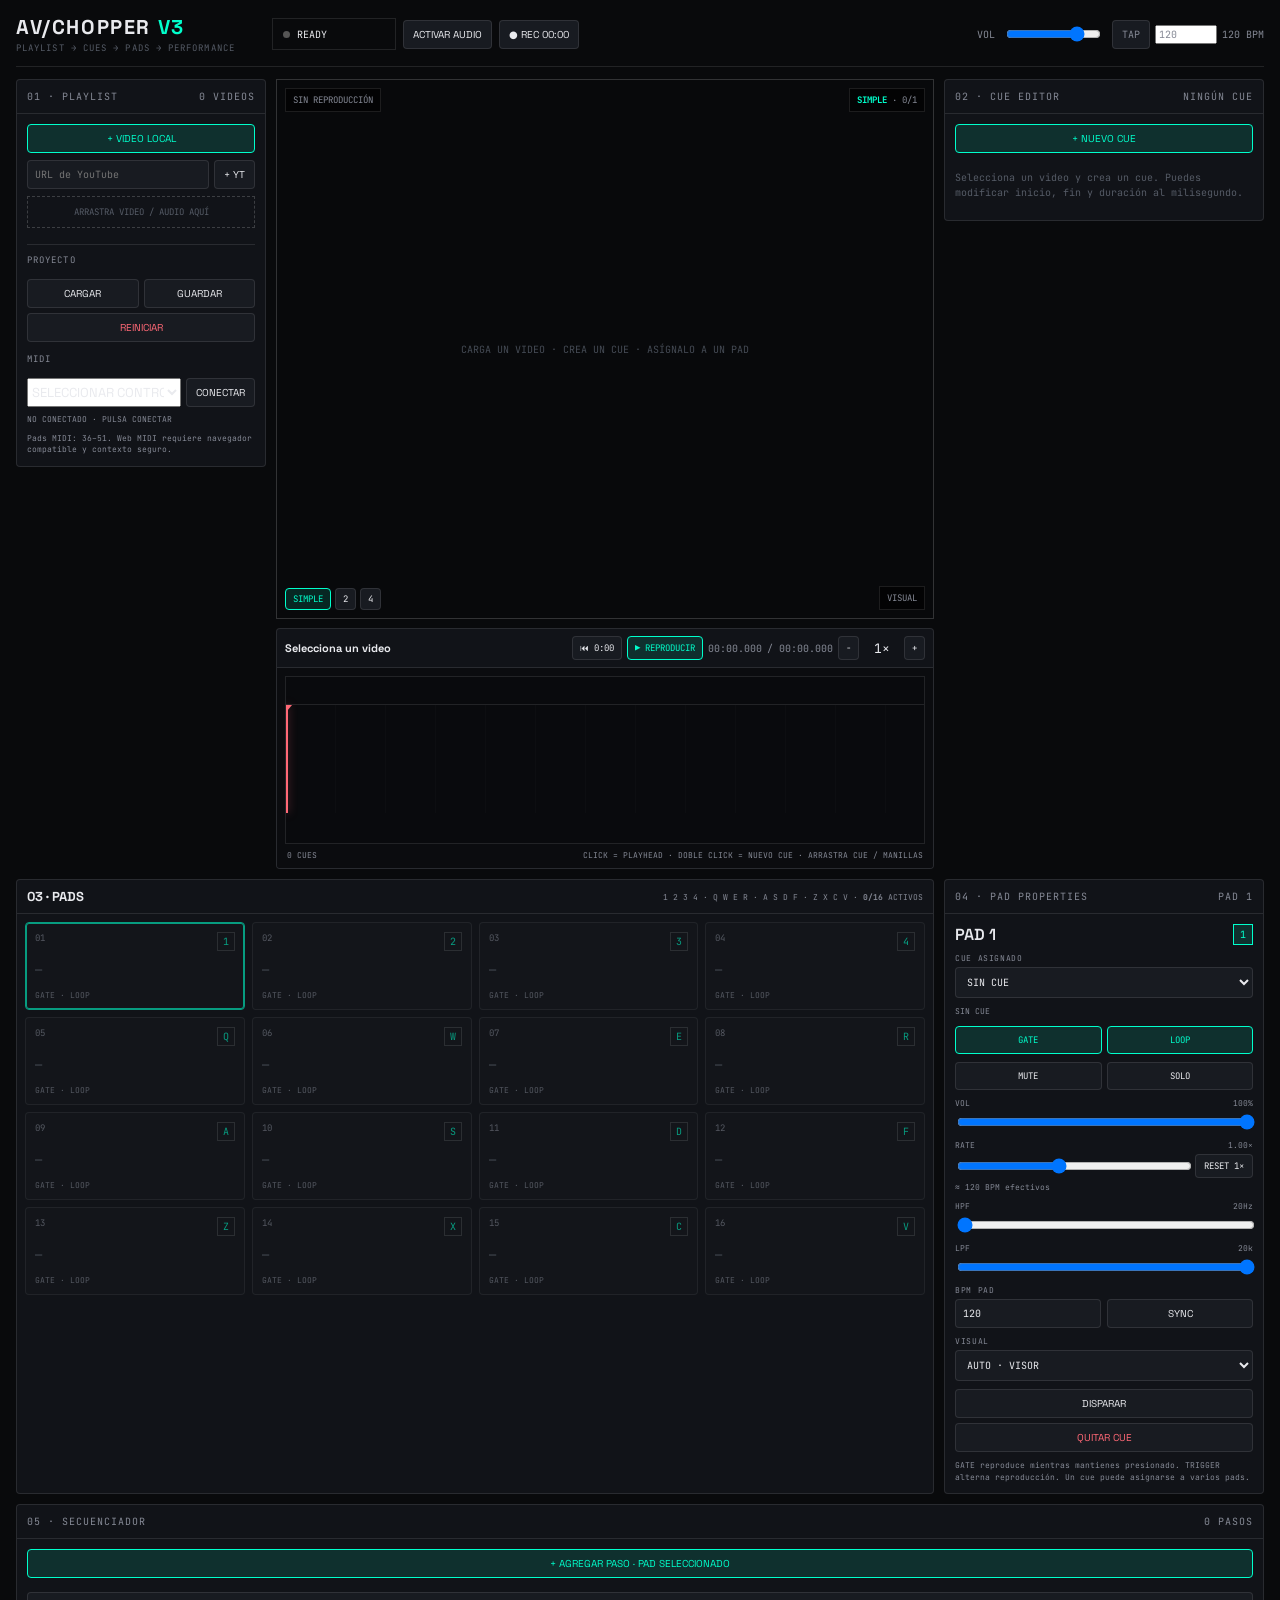
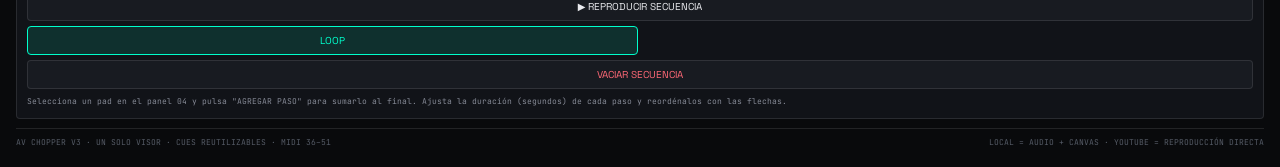
==== commit b486c867: "Update print statement from 'Hello' to 'Goodbye'" ====
--- a/index.html
+++ b/index.html
@@ -27,6 +27,8 @@
 .performance{display:grid;grid-template-columns:minmax(0,1fr) 320px;gap:10px;margin-top:10px}.performance>*{min-width:0}.pads-head{display:flex;align-items:center;justify-content:space-between;padding:8px 10px;border-bottom:1px solid var(--line)}.pads-head strong{font-size:13px}.pads-head span{font:8px var(--mono);color:var(--dim)}.pads-grid{display:grid;grid-template-columns:repeat(4,1fr);gap:7px;padding:8px}.pad{position:relative;min-height:88px;padding:9px;text-align:left;background:#15181d;display:grid;grid-template-columns:1fr auto;grid-template-rows:auto 1fr auto;gap:5px;overflow:hidden;touch-action:none}.pad:hover{border-color:var(--line2)}.pad.selected{border-color:var(--cyan);box-shadow:inset 0 0 0 1px var(--cyan)}.pad.playing{border-color:var(--cyan);background:var(--cyan-dim)}.pad.empty{opacity:.58}.pad-num{font:9px var(--mono);color:var(--dim)}.pad kbd{justify-self:end;padding:2px 5px;border:1px solid var(--line2);font:10px var(--mono);color:var(--cyan)}.pad strong{grid-column:1/-1;align-self:center;overflow:hidden;text-overflow:ellipsis;white-space:nowrap;font-size:12px}.pad small{grid-column:1/-1;font:8px var(--mono);color:var(--dim)}.pad i{position:absolute;left:0;bottom:0;width:100%;height:3px;background:var(--cyan);transform:scaleX(0);transform-origin:left}.pad.playing i{transform:scaleX(1)}
 .pad-title-row{display:flex;align-items:center;justify-content:space-between}.pad-title{font-size:16px;font-weight:600}.key-badge{padding:3px 6px;border:1px solid var(--cyan);background:var(--cyan-dim);color:var(--cyan);font:10px var(--mono)}.seg{display:grid;grid-template-columns:1fr 1fr;gap:5px}.seg button{padding:7px;font:9px var(--mono)}.control{display:grid;gap:4px}.control-line{display:flex;justify-content:space-between;font:8px var(--mono);color:var(--dim)}.control input[type=range]{width:100%}.pad-actions{display:grid;grid-template-columns:1fr 1fr;gap:5px}.pad-actions .wide{grid-column:1/-1}.bottom{display:flex;justify-content:space-between;gap:12px;margin-top:9px;padding-top:8px;border-top:1px solid var(--line);font:8px var(--mono);color:var(--faint)}
 .toast{position:fixed;right:18px;bottom:18px;z-index:20;padding:10px 13px;background:#16191f;border:1px solid var(--line2);font:9px var(--mono);opacity:0;transform:translateY(8px);pointer-events:none;transition:.15s}.toast.show{opacity:1;transform:none}[hidden]{display:none!important}
+.rate-row{display:grid;grid-template-columns:1fr auto;gap:5px;align-items:center}.rate-row button{padding:5px 8px;font:9px var(--mono);white-space:nowrap}
+.seq-row{display:grid;grid-template-columns:18px 1fr 56px auto auto auto;gap:5px;align-items:center;padding:6px 7px;background:var(--raised);border:1px solid var(--line)}.seq-row.active{border-color:var(--cyan);background:var(--cyan-dim)}.seq-row input{width:100%;min-width:0;background:var(--raised2);border:1px solid var(--line);padding:4px;border-radius:var(--r);font:9px var(--mono)}.seq-row button{padding:3px 6px;font:9px var(--mono)}.seq-index{font:8px var(--mono);color:var(--dim)}.seq-pad{font:10px var(--mono);overflow:hidden;text-overflow:ellipsis;white-space:nowrap}
 @media(max-width:1250px){.workspace{grid-template-columns:220px minmax(0,1fr)}.cue-panel{grid-column:1/-1}.performance{grid-template-columns:1fr}.pad-panel{grid-column:1/-1}}
 @media(max-width:900px){.workspace{grid-template-columns:1fr}.topbar{display:flex;flex-wrap:wrap}.transport{width:100%;order:3}.top-tools{margin-left:auto}.visor{height:56vw;min-height:270px}.pads-grid{grid-template-columns:repeat(2,1fr)}.assign-grid{grid-template-columns:repeat(4,1fr)}}
 @media(prefers-reduced-motion:reduce){*{transition:none!important}}
@@ -110,6 +112,7 @@
           <div class="field"><label>FIN</label><input id="cueEndInput" class="mono" placeholder="00:00.000"></div>
           <div class="field full"><label>DURACIÓN</label><input id="cueDurationInput" class="mono" placeholder="00:02.000"></div>
         </div>
+        <div class="field"><label>IMAGEN DE REEMPLAZO (URL, OPCIONAL)</label><input id="cueImageInput" class="mono" placeholder="https://... (mantiene el audio)"></div>
         <div class="cue-tools"><button id="cuePreviewButton" class="btn wide active">▶ PREVIEW CUE</button><button id="cueGoStartButton" class="btn">IR A INICIO</button><button id="cueGoEndButton" class="btn">IR A FIN</button><button id="cueDuplicateButton" class="btn">DUPLICAR</button><button id="cueSplitButton" class="btn">DIVIDIR PLAYHEAD</button><button id="cueMergeButton" class="btn">UNIR SIGUIENTE</button><button id="cueDeleteButton" class="btn danger wide">BORRAR CUE</button></div>
         <div class="section-title" style="margin-top:2px">DIVISIÓN DEL VIDEO</div>
         <div class="cue-tools"><button id="cueDivide2" class="btn">2 PARTES</button><button id="cueDivide4" class="btn">4 PARTES</button><button id="cueDivide8" class="btn wide">8 PARTES</button></div>
@@ -134,7 +137,7 @@
       <div class="seg"><button id="padModeButton" class="active">GATE</button><button id="padLoopButton" class="active">LOOP</button></div>
       <div class="seg"><button id="padMuteButton">MUTE</button><button id="padSoloButton">SOLO</button></div>
       <div class="control"><div class="control-line"><span>VOL</span><span id="padVolumeOutput">100%</span></div><input id="padVolumeInput" type="range" min="0" max="1" step=".01" value="1"></div>
-      <div class="control"><div class="control-line"><span>RATE</span><span id="padRateOutput">1.00×</span></div><input id="padRateInput" type="range" min=".25" max="4" step=".01" value="1"></div>
+      <div class="control"><div class="control-line"><span>RATE</span><span id="padRateOutput">1.00×</span></div><div class="rate-row"><input id="padRateInput" type="range" min=".25" max="2" step=".01" value="1"><button id="padRateResetButton" type="button" class="btn">RESET 1×</button></div><div id="padRateBpmHint" class="hint" style="margin:0">≈ 120 BPM efectivos</div></div>
       <div class="control"><div class="control-line"><span>HPF</span><span id="padHPOutput">20Hz</span></div><input id="padHPInput" type="range" min="0" max="1" step=".001" value="0"></div>
       <div class="control"><div class="control-line"><span>LPF</span><span id="padLPOutput">20k</span></div><input id="padLPInput" type="range" min="0" max="1" step=".001" value="1"></div>
       <div class="time-grid"><div class="field"><label>BPM PAD</label><input id="padBpmInput" type="number" min="20" max="400" value="120"></div><div class="field" style="align-self:end"><button id="padSyncButton" class="btn wide">SYNC</button></div></div>
@@ -145,6 +148,22 @@
   </aside>
 </section>
 
+<section class="panel sequencer-panel" style="margin-top:10px">
+  <div class="panel-head"><span>05 · SECUENCIADOR</span><span id="seqStatus">0 PASOS</span></div>
+  <div class="panel-body stack">
+    <div class="cue-tools">
+      <button id="seqAddStepButton" type="button" class="btn wide active">+ AGREGAR PASO · PAD SELECCIONADO</button>
+    </div>
+    <div id="seqList" class="stack" style="max-height:220px;overflow:auto"></div>
+    <div class="cue-tools">
+      <button id="seqPlayButton" type="button" class="btn wide">▶ REPRODUCIR SECUENCIA</button>
+      <button id="seqLoopButton" type="button" class="btn active">LOOP</button>
+      <button id="seqClearButton" type="button" class="btn danger wide">VACIAR SECUENCIA</button>
+    </div>
+    <div class="hint">Selecciona un pad en el panel 04 y pulsa "AGREGAR PASO" para sumarlo al final. Ajusta la duración (segundos) de cada paso y reordénalos con las flechas.</div>
+  </div>
+</section>
+
 <div class="bottom"><span>AV CHOPPER V3 · UN SOLO VISOR · CUES REUTILIZABLES · MIDI 36–51</span><span>LOCAL = AUDIO + CANVAS · YOUTUBE = REPRODUCCIÓN DIRECTA</span></div>
 
 <input id="mediaFileInput" type="file" accept="video/*,audio/*" hidden>
@@ -160,7 +179,7 @@
   PAD_COUNT:16,
   KEY_MAP:["1","2","3","4","q","w","e","r","a","s","d","f","z","x","c","v"],
   MIDI_BASE:36, DEFAULT_BPM:120, DEFAULT_MASTER:.8, NEW_CUE:2, MIN_CUE:.05,
-  MIN_RATE:.25, MAX_RATE:4, VIS_LIMIT:{simple:1,split2:2,split4:4}, ZOOM_MAX:16
+  MIN_RATE:.25, MAX_RATE:2, VIS_LIMIT:{simple:1,split2:2,split4:4}, ZOOM_MAX:16
 };
 const $=id=>document.getElementById(id);
 let uid=0; const makeId=p=>`${p}-${Date.now().toString(36)}-${(++uid).toString(36)}`;
@@ -175,7 +194,7 @@
   sourceUrl:d.sourceUrl||null,fileName:d.fileName||"",youtubeId:d.youtubeId||"",duration:Number(d.duration)||0,linked:d.sourceType==="youtube"?true:!!d.sourceUrl,
   cues:Array.isArray(d.cues)?d.cues:[],editorEl:null,editorSource:null,editorGain:null
 }}
-function makeCue(videoId,start=0,end=2,name="Cue"){return{id:makeId("cue"),videoId,name,startTime:start,endTime:end}}
+function makeCue(videoId,start=0,end=2,name="Cue"){return{id:makeId("cue"),videoId,name,startTime:start,endTime:end,imageUrl:null}}
 function makePad(n){return{
   id:n+1,key:CONFIG.KEY_MAP[n],midiNote:CONFIG.MIDI_BASE+n,cueId:null,playMode:"gate",loop:true,volume:1,muted:false,solo:false,
   highPass:20,lowPass:20000,playbackRate:1,visualMode:"auto",bpm:120,sync:false,playing:false,token:0,
@@ -183,7 +202,7 @@
 }}
 
 const videos=[];const pads=Array.from({length:CONFIG.PAD_COUNT},(_,i)=>makePad(i));
-const state={selectedVideoId:null,selectedCueId:null,selectedPadId:1,playhead:0,zoom:1,visualizerMode:"simple",visualSources:[],master:CONFIG.DEFAULT_MASTER,bpm:CONFIG.DEFAULT_BPM,midiAccess:null,midiInputId:"",midiConnected:false,preview:{videoId:null,playing:false,end:0,type:null,timer:null},recording:false,recorder:null,chunks:[],recTimer:null,recStart:0,tapTimes:[]};
+const state={selectedVideoId:null,selectedCueId:null,selectedPadId:1,playhead:0,zoom:1,visualizerMode:"simple",visualSources:[],master:CONFIG.DEFAULT_MASTER,bpm:CONFIG.DEFAULT_BPM,midiAccess:null,midiInputId:"",midiConnected:false,preview:{videoId:null,playing:false,end:0,type:null,timer:null},recording:false,recorder:null,chunks:[],recTimer:null,recStart:0,tapTimes:[],sequencer:{steps:[],playing:false,index:-1,loop:true,timer:null}};
 let audioCtx=null,masterGain=null,recordDest=null,ytApiPromise=null;
 
 const dom={
@@ -192,9 +211,10 @@
   midiConnect:$('midiConnectButton'),midiSelect:$('midiInputSelect'),midiStatus:$('midiStatus'),
   visorContext:$('visorContext'),canvas:$('outputCanvas'),placeholder:$('visualizerPlaceholder'),ytPreview:$('ytPreview'),visualBtns:$('visualizerModeButtons'),visualModeLabel:$('visualizerModeLabel'),visualCount:$('visualSourceCount'),
   timelineTitle:$('timelineTitle'),timelineViewport:$('timelineViewport'),timelineContent:$('timelineContent'),timelineRuler:$('timelineRuler'),timelineTrack:$('timelineTrack'),cues:$('timelineCues'),playhead:$('timelinePlayhead'),timelineStatus:$('timelineStatus'),timelinePlay:$('transportPlayPause'),timelineStart:$('transportGoStart'),timelineTime:$('playheadTimeLabel'),timelineDuration:$('timelineDuration'),zoomOut:$('timelineZoomOut'),zoomLevel:$('timelineZoomLevel'),zoomIn:$('timelineZoomIn'),
-  cueNew:$('cueNewButton'),cueLabel:$('selectedCueLabel'),cueEmpty:$('cuePropsEmpty'),cueForm:$('cuePropsForm'),cueEditorTitle:$('cueEditorTitle'),cueName:$('cueNameInput'),cueStart:$('cueStartInput'),cueEnd:$('cueEndInput'),cueDur:$('cueDurationInput'),cuePreview:$('cuePreviewButton'),cueStartBtn:$('cueGoStartButton'),cueEndBtn:$('cueGoEndButton'),cueDup:$('cueDuplicateButton'),cueSplit:$('cueSplitButton'),cueMerge:$('cueMergeButton'),cueDelete:$('cueDeleteButton'),cueDivide2:$('cueDivide2'),cueDivide4:$('cueDivide4'),cueDivide8:$('cueDivide8'),cueAssign:$('cuePadAssignGrid'),
-  padsGrid:$('padsGrid'),activePads:$('activePadCount'),padSelectedLabel:$('padSelectedLabel'),padTitle:$('padDetailTitle'),padKey:$('padKeyLabel'),padCueSelect:$('padCueSelect'),padCue:$('padCueLabel'),padTrigger:$('padTriggerButton'),padMode:$('padModeButton'),padLoop:$('padLoopButton'),padMute:$('padMuteButton'),padSolo:$('padSoloButton'),padVol:$('padVolumeInput'),padVolOut:$('padVolumeOutput'),padHP:$('padHPInput'),padHPOut:$('padHPOutput'),padLP:$('padLPInput'),padLPOut:$('padLPOutput'),padRate:$('padRateInput'),padRateOut:$('padRateOutput'),padBpm:$('padBpmInput'),padSync:$('padSyncButton'),padVisual:$('padVisualSelect'),padUnassign:$('padUnassignButton'),
-  videoBank:$('videoBank'),mediaFile:$('mediaFileInput'),projectFile:$('projectFileInput'),relinkFile:$('relinkFileInput'),toast:$('toastRegion')
+  cueNew:$('cueNewButton'),cueLabel:$('selectedCueLabel'),cueEmpty:$('cuePropsEmpty'),cueForm:$('cuePropsForm'),cueEditorTitle:$('cueEditorTitle'),cueName:$('cueNameInput'),cueStart:$('cueStartInput'),cueEnd:$('cueEndInput'),cueDur:$('cueDurationInput'),cuePreview:$('cuePreviewButton'),cueStartBtn:$('cueGoStartButton'),cueEndBtn:$('cueGoEndButton'),cueDup:$('cueDuplicateButton'),cueSplit:$('cueSplitButton'),cueMerge:$('cueMergeButton'),cueDelete:$('cueDeleteButton'),cueDivide2:$('cueDivide2'),cueDivide4:$('cueDivide4'),cueDivide8:$('cueDivide8'),cueAssign:$('cuePadAssignGrid'),cueImage:$('cueImageInput'),
+  padsGrid:$('padsGrid'),activePads:$('activePadCount'),padSelectedLabel:$('padSelectedLabel'),padTitle:$('padDetailTitle'),padKey:$('padKeyLabel'),padCueSelect:$('padCueSelect'),padCue:$('padCueLabel'),padTrigger:$('padTriggerButton'),padMode:$('padModeButton'),padLoop:$('padLoopButton'),padMute:$('padMuteButton'),padSolo:$('padSoloButton'),padVol:$('padVolumeInput'),padVolOut:$('padVolumeOutput'),padHP:$('padHPInput'),padHPOut:$('padHPOutput'),padLP:$('padLPInput'),padLPOut:$('padLPOutput'),padRate:$('padRateInput'),padRateOut:$('padRateOutput'),padRateReset:$('padRateResetButton'),padRateBpm:$('padRateBpmHint'),padBpm:$('padBpmInput'),padSync:$('padSyncButton'),padVisual:$('padVisualSelect'),padUnassign:$('padUnassignButton'),
+  videoBank:$('videoBank'),mediaFile:$('mediaFileInput'),projectFile:$('projectFileInput'),relinkFile:$('relinkFileInput'),toast:$('toastRegion'),
+  seqStatus:$('seqStatus'),seqAddStep:$('seqAddStepButton'),seqList:$('seqList'),seqPlay:$('seqPlayButton'),seqLoop:$('seqLoopButton'),seqClear:$('seqClearButton')
 };
 
 function status(text,on=false){dom.statusText.textContent=text;dom.statusDot.classList.toggle('on',on)}
@@ -217,7 +237,7 @@
 function findPadCue(p){return getCue(p.cueId)}
 function effectiveRate(p){return p.sync&&p.bpm>0?clamp(state.bpm/p.bpm*p.playbackRate,CONFIG.MIN_RATE,CONFIG.MAX_RATE):p.playbackRate}
 function ensurePadEngine(p,v){if(p.engine&&p.engine.videoId===v.id)return p.engine;destroyPadEngine(p);if(v.sourceType==="local"){
-    const el=document.createElement(v.mediaKind==="audio"?"audio":"video");el.src=v.sourceUrl||"";el.preload="auto";el.playsInline=true;el.crossOrigin="anonymous";el.dataset.pad=p.id;el.addEventListener("error",()=>{p.playing=false;updatePadTile(p);toast(`PAD ${p.id}: error de fuente`)})
+    const el=document.createElement(v.mediaKind==="audio"?"audio":"video");el.src=v.sourceUrl||"";el.preload="auto";el.playsInline=true;el.crossOrigin="anonymous";el.dataset.pad=p.id;el.addEventListener("error",()=>{p.playing=false;updatePadTile(p);toast(`PAD ${p.id}: error de fuente`)});el.addEventListener("ended",()=>{if(!p.playing)return;const c=findPadCue(p);if(p.loop&&c){try{el.currentTime=c.startTime;el.play()}catch{}}else stopPad(p.id)})
     dom.videoBank.appendChild(el);p.engine={kind:"local",videoId:v.id,videoEl:el};if(audioCtx)connectPadAudio(p,el)
   }else{
     const host=document.createElement("div");host.style.display="none";host.id=`yt-pad-${p.id}-${Date.now()}-${Math.random().toString(36).slice(2)}`;dom.videoBank.appendChild(host);p.engine={kind:"youtube",videoId:v.id,host,player:null,ready:false};
@@ -228,13 +248,13 @@
     const el=engine.videoEl;const go=()=>{if(token!==p.token)return;try{el.currentTime=clamp(c.startTime,0,Math.max(0,(el.duration||v.duration||c.startTime)));el.playbackRate=effectiveRate(p);if("preservesPitch" in el)el.preservesPitch=false}catch{};el.play().then(()=>{if(token===p.token){p.playing=true;activateVisual(p);updatePadTile(p);status(`PLAY PAD ${n}`,true)}}).catch(()=>toast(`PAD ${n}: reproducción bloqueada`))};
     if(el.readyState>=1)go();else el.addEventListener("loadedmetadata",go,{once:true});
   }else{
-    const attempt=()=>{if(token!==p.token)return;const player=engine.player;if(!engine.ready||!player){setTimeout(attempt,80);return}try{player.seekTo(c.startTime,true);player.setPlaybackRate(clamp(effectiveRate(p),.25,2));updateYTVolume(p);player.playVideo();p.playing=true;activateVisual(p);updatePadTile(p);status(`PLAY PAD ${n}`,true)}catch{toast(`PAD ${n}: error YouTube`)}};attempt();
+    const attempt=()=>{if(token!==p.token)return;const player=engine.player;if(!engine.ready||!player){setTimeout(attempt,80);return}try{player.seekTo(c.startTime,true);player.setPlaybackRate(clamp(effectiveRate(p),CONFIG.MIN_RATE,CONFIG.MAX_RATE));updateYTVolume(p);player.playVideo();p.playing=true;activateVisual(p);updatePadTile(p);status(`PLAY PAD ${n}`,true)}catch{toast(`PAD ${n}: error YouTube`)}};attempt();
   }
 }
 function stopPad(n){const p=getPad(n);if(!p)return;p.token++;if(p.engine?.videoEl)try{p.engine.videoEl.pause()}catch{};if(p.engine?.player)try{p.engine.player.pauseVideo()}catch{};p.playing=false;removeVisual(p.id);updatePadTile(p);renderCanvas()}
 function pressPad(n){const p=getPad(n);if(!p)return;if(p.playMode==="gate"){if(!p.playing)startPad(n)}else p.playing?stopPad(n):startPad(n)}
 function releasePad(n){const p=getPad(n);if(p?.playMode==="gate")stopPad(n)}
-function updateYTVolume(p){const player=p.engine?.player;if(!player||!p.engine.ready)return;const solo=pads.some(x=>x.solo),g=p.muted||(solo&&!p.solo)?0:clamp(p.volume,0,1);try{player.setVolume(Math.round(g*100));g?player.unMute():player.mute();player.setPlaybackRate(clamp(effectiveRate(p),.25,2))}catch{}}
+function updateYTVolume(p){const player=p.engine?.player;if(!player||!p.engine.ready)return;const solo=pads.some(x=>x.solo),g=p.muted||(solo&&!p.solo)?0:clamp(p.volume,0,1);try{player.setVolume(Math.round(g*100));g?player.unMute():player.mute();player.setPlaybackRate(clamp(effectiveRate(p),CONFIG.MIN_RATE,CONFIG.MAX_RATE))}catch{}}
 
 /* ---------- VISUAL ---------- */
 function activateVisual(p){if(p.visualMode==="hidden")return;let list=state.visualSources.filter(n=>n!==p.id);list.push(p.id);const max=CONFIG.VIS_LIMIT[state.visualizerMode];while(list.length>max){const idx=list.findIndex(n=>getPad(n)?.visualMode!=="visible");list.splice(idx>=0?idx:0,1)}state.visualSources=list;renderVisualButtons();renderCanvas()}
@@ -243,8 +263,13 @@
 function visualCells(m,w,h){if(m==="split2")return[{x:0,y:0,w:w/2,h},{x:w/2,y:0,w:w/2,h}];if(m==="split4")return[{x:0,y:0,w:w/2,h:h/2},{x:w/2,y:0,w:w/2,h:h/2},{x:0,y:h/2,w:w/2,h:h/2},{x:w/2,y:h/2,w:w/2,h:h/2}];return[{x:0,y:0,w,h}]}
 function drawCover(ctx,media,cell){const sw=media.videoWidth,sh=media.videoHeight;if(!sw||!sh)return;const scale=Math.max(cell.w/sw,cell.h/sh),dw=sw*scale,dh=sh*scale;ctx.drawImage(media,cell.x+(cell.w-dw)/2,cell.y+(cell.h-dh)/2,dw,dh)}
 function drawCellNotice(ctx,cell,text){ctx.fillStyle="#17131c";ctx.fillRect(cell.x,cell.y,cell.w,cell.h);ctx.fillStyle="#ff4d5e";ctx.font="bold 14px JetBrains Mono,monospace";ctx.textAlign="center";ctx.fillText(text,cell.x+cell.w/2,cell.y+cell.h/2);ctx.textAlign="left"}
-function renderCanvas(){const c=dom.canvas,ctx=c.getContext("2d"),w=c.width,h=c.height;ctx.clearRect(0,0,w,h);ctx.fillStyle="#08090b";ctx.fillRect(0,0,w,h);const preview=state.preview.playing;if(preview){const v=getVideo(state.preview.videoId);if(v?.sourceType==="local"&&v.mediaKind==="video"&&v.editorEl?.readyState>=2)drawCover(ctx,v.editorEl,{x:0,y:0,w,h});else if(v?.mediaKind==="audio")drawCellNotice(ctx,{x:0,y:0,w,h},"AUDIO PREVIEW");else drawCellNotice(ctx,{x:0,y:0,w,h},"YOUTUBE PREVIEW");dom.visorContext.textContent=`PREVIEW · ${selectedCue()?.name||"CUE"}`;dom.placeholder.hidden=true;return}
-  const active=state.visualSources.map(id=>getPad(id)).filter(p=>p?.playing);dom.placeholder.hidden=active.length>0;dom.visorContext.textContent=active.length?`${active.length} PAD${active.length>1?"S":""} · VISUAL`:"SIN REPRODUCCIÓN";if(!active.length)return;const cells=visualCells(state.visualizerMode,w,h);active.forEach((p,i)=>{const cell=cells[i];if(!cell)return;const cue=findPadCue(p),v=cue?cueVideo(cue):null;if(v?.sourceType==="local"&&v.mediaKind==="video"&&p.engine?.videoEl?.readyState>=2)drawCover(ctx,p.engine.videoEl,cell);else if(v?.mediaKind==="audio")drawCellNotice(ctx,cell,"AUDIO");else drawCellNotice(ctx,cell,"YOUTUBE")})}
+const imageCache=new Map();
+function getImageEntry(url){if(!url)return null;let entry=imageCache.get(url);if(!entry){entry={img:new Image(),loaded:false,error:false};entry.img.crossOrigin="anonymous";entry.img.onload=()=>{entry.loaded=true;renderCanvas()};entry.img.onerror=()=>{entry.error=true};entry.img.src=url;imageCache.set(url,entry)}return entry}
+function drawCoverImage(ctx,img,cell){const sw=img.naturalWidth,sh=img.naturalHeight;if(!sw||!sh)return;const scale=Math.max(cell.w/sw,cell.h/sh),dw=sw*scale,dh=sh*scale;ctx.drawImage(img,cell.x+(cell.w-dw)/2,cell.y+(cell.h-dh)/2,dw,dh)}
+function cueFallbackImageUrl(v){return v?.sourceType==="youtube"&&v.youtubeId?`https://img.youtube.com/vi/${v.youtubeId}/hqdefault.jpg`:null}
+function drawCellImageOrNotice(ctx,cell,url,noticeText){if(url){const entry=getImageEntry(url);if(entry&&entry.loaded){drawCoverImage(ctx,entry.img,cell);return}}drawCellNotice(ctx,cell,noticeText)}
+function renderCanvas(){const c=dom.canvas,ctx=c.getContext("2d"),w=c.width,h=c.height;ctx.clearRect(0,0,w,h);ctx.fillStyle="#08090b";ctx.fillRect(0,0,w,h);const preview=state.preview.playing;if(preview){const v=getVideo(state.preview.videoId),pc=selectedCue();const overrideUrl=pc?.imageUrl;const cell={x:0,y:0,w,h};if(overrideUrl){const entry=getImageEntry(overrideUrl);if(entry?.loaded)drawCoverImage(ctx,entry.img,cell);else if(v?.sourceType==="local"&&v.mediaKind==="video"&&v.editorEl?.readyState>=2)drawCover(ctx,v.editorEl,cell);else drawCellNotice(ctx,cell,"CARGANDO IMAGEN…")}else if(v?.sourceType==="local"&&v.mediaKind==="video"&&v.editorEl?.readyState>=2)drawCover(ctx,v.editorEl,cell);else if(v?.mediaKind==="audio")drawCellImageOrNotice(ctx,cell,cueFallbackImageUrl(v),"AUDIO PREVIEW");else drawCellImageOrNotice(ctx,cell,cueFallbackImageUrl(v),"YOUTUBE PREVIEW");dom.visorContext.textContent=`PREVIEW · ${pc?.name||"CUE"}`;dom.placeholder.hidden=true;return}
+  const active=state.visualSources.map(id=>getPad(id)).filter(p=>p?.playing);dom.placeholder.hidden=active.length>0;dom.visorContext.textContent=active.length?`${active.length} PAD${active.length>1?"S":""} · VISUAL`:"SIN REPRODUCCIÓN";if(!active.length)return;const cells=visualCells(state.visualizerMode,w,h);active.forEach((p,i)=>{const cell=cells[i];if(!cell)return;const cue=findPadCue(p),v=cue?cueVideo(cue):null;const overrideUrl=cue?.imageUrl;if(overrideUrl){const entry=getImageEntry(overrideUrl);if(entry?.loaded){drawCoverImage(ctx,entry.img,cell);return}}if(v?.sourceType==="local"&&v.mediaKind==="video"&&p.engine?.videoEl?.readyState>=2)drawCover(ctx,p.engine.videoEl,cell);else if(v?.mediaKind==="audio")drawCellImageOrNotice(ctx,cell,cueFallbackImageUrl(v),"AUDIO");else if(v?.sourceType==="youtube")drawCellImageOrNotice(ctx,cell,cueFallbackImageUrl(v),"YOUTUBE");else drawCellNotice(ctx,cell,"SIN VIDEO")})}
 function renderVisualButtons(){dom.visualBtns.querySelectorAll("button").forEach(b=>b.classList.toggle("active",b.dataset.mode===state.visualizerMode));dom.visualModeLabel.textContent=state.visualizerMode.toUpperCase();dom.visualCount.textContent=`${state.visualSources.length}/${CONFIG.VIS_LIMIT[state.visualizerMode]}`}
 
 /* ---------- PREVIEW / TIMELINE PLAY ---------- */
@@ -290,14 +315,14 @@
 function divide(n){const v=selectedVideo();if(!v||!v.duration){toast("Selecciona un video con duración disponible");return}pads.forEach(p=>{if(v.cues.some(c=>c.id===p.cueId)){stopPad(p.id);p.cueId=null}});v.cues=Array.from({length:n},(_,i)=>makeCue(v.id,v.duration*i/n,v.duration*(i+1)/n,`Cue ${i+1}`));state.selectedCueId=v.cues[0]?.id||null;state.playhead=0;renderAll();toast(`Video dividido en ${n} cues`)}
 function selectCue(id){const c=getCue(id);if(!c)return;state.selectedCueId=c.id;state.selectedVideoId=c.videoId;state.playhead=c.startTime;renderAll()}
 function applyCueTime(kind,value){const c=selectedCue(),v=cueVideo(c);if(!c||!v||!v.duration)return;const n=clamp(parseTime(value),0,v.duration);if(kind==="start")c.startTime=clamp(n,0,c.endTime-CONFIG.MIN_CUE);if(kind==="end")c.endTime=clamp(n,c.startTime+CONFIG.MIN_CUE,v.duration);if(kind==="duration")c.endTime=clamp(c.startTime+n,c.startTime+CONFIG.MIN_CUE,v.duration);if(state.playhead<c.startTime||state.playhead>c.endTime)state.playhead=c.startTime;renderAll()}
-function renderCueFields(update=true){const c=selectedCue();if(!c){dom.cueEmpty.hidden=false;dom.cueForm.hidden=true;dom.cueLabel.textContent="NINGÚN CUE";return}dom.cueEmpty.hidden=true;dom.cueForm.hidden=false;dom.cueLabel.textContent=c.name;dom.cueEditorTitle.textContent=c.name;dom.cueName.value=c.name;dom.cueStart.value=fmt(c.startTime);dom.cueEnd.value=fmt(c.endTime);dom.cueDur.value=fmt(cueDuration(c));renderCueAssignments();if(update)renderPadSelect()}
+function renderCueFields(update=true){const c=selectedCue();if(!c){dom.cueEmpty.hidden=false;dom.cueForm.hidden=true;dom.cueLabel.textContent="NINGÚN CUE";return}dom.cueEmpty.hidden=true;dom.cueForm.hidden=false;dom.cueLabel.textContent=c.name;dom.cueEditorTitle.textContent=c.name;dom.cueName.value=c.name;dom.cueStart.value=fmt(c.startTime);dom.cueEnd.value=fmt(c.endTime);dom.cueDur.value=fmt(cueDuration(c));dom.cueImage.value=c.imageUrl||"";renderCueAssignments();if(update)renderPadSelect()}
 function renderCueAssignments(){const c=selectedCue();dom.cueAssign.innerHTML="";pads.forEach(p=>{const b=document.createElement("button");b.type="button";b.className="assign-pad";b.classList.toggle("active",p.cueId===c?.id);b.innerHTML=`<span>${String(p.id).padStart(2,"0")} · ${p.key.toUpperCase()}</span><small>${escapeHTML(p.cueId?getCue(p.cueId)?.name||"OTRO CUE":"SIN CUE")}</small>`;b.title=p.cueId?`PAD ${p.id} · ${getCue(p.cueId)?.name||"OTRO CUE"}`:`PAD ${p.id} · SIN CUE`;b.onclick=()=>{if(c)assignCueToPad(p,p.cueId===c.id?null:c.id)};dom.cueAssign.appendChild(b)})}
 
 /* ---------- PAD UI ---------- */
 const padRefs=new Map();
 function renderPads(){dom.padsGrid.innerHTML="";padRefs.clear();dom.activePads.textContent=`${pads.filter(p=>p.playing).length}/16`;pads.forEach(p=>{const b=document.createElement("button");b.type="button";b.className="pad";b.classList.toggle("selected",p.id===state.selectedPadId);b.classList.toggle("playing",p.playing);b.classList.toggle("empty",!p.cueId);const cue=getCue(p.cueId);b.innerHTML=`<span class="pad-num">${String(p.id).padStart(2,"0")}</span><kbd>${p.key.toUpperCase()}</kbd><strong>${escapeHTML(cue?.name||"—")}</strong><small>${p.playMode.toUpperCase()} · ${p.loop?"LOOP":"ONE SHOT"}</small><i></i>`;b.onclick=()=>{state.selectedPadId=p.id;renderPads();renderPadProps()};b.addEventListener("pointerdown",e=>{if(p.playMode==="gate"){e.preventDefault();b.setPointerCapture?.(e.pointerId);pressPad(p.id)}});b.addEventListener("pointerup",()=>releasePad(p.id));b.addEventListener("pointercancel",()=>releasePad(p.id));dom.padsGrid.appendChild(b);padRefs.set(p.id,b)});renderPadProps()}
 function updatePadTile(p){const b=padRefs.get(p.id);if(!b)return;b.classList.toggle("playing",p.playing);b.classList.toggle("selected",p.id===state.selectedPadId);b.classList.toggle("empty",!p.cueId)}
-function renderPadProps(){const p=getPad(state.selectedPadId);if(!p)return;dom.padSelectedLabel.textContent=`PAD ${p.id}`;dom.padTitle.textContent=`PAD ${p.id}`;dom.padKey.textContent=p.key.toUpperCase();dom.padCue.textContent=p.cueId?(getCue(p.cueId)?.name||"CUE"):"SIN CUE";dom.padMode.textContent=p.playMode==="gate"?"GATE":"TRIGGER";dom.padMode.classList.toggle("active",p.playMode==="gate");dom.padLoop.classList.toggle("active",p.loop);dom.padMute.classList.toggle("active",p.muted);dom.padSolo.classList.toggle("active",p.solo);dom.padVol.value=p.volume;dom.padVolOut.textContent=`${Math.round(p.volume*100)}%`;dom.padHP.value=freqSlider(p.highPass,20,8000);dom.padHPOut.textContent=freq(p.highPass);dom.padLP.value=freqSlider(p.lowPass,20,20000);dom.padLPOut.textContent=freq(p.lowPass);dom.padRate.value=p.playbackRate;dom.padRateOut.textContent=`${p.playbackRate.toFixed(2)}×`;dom.padBpm.value=p.bpm;dom.padSync.classList.toggle("active",p.sync);dom.padVisual.value=p.visualMode;renderPadSelectValue(p)}
+function renderPadProps(){const p=getPad(state.selectedPadId);if(!p)return;dom.padSelectedLabel.textContent=`PAD ${p.id}`;dom.padTitle.textContent=`PAD ${p.id}`;dom.padKey.textContent=p.key.toUpperCase();dom.padCue.textContent=p.cueId?(getCue(p.cueId)?.name||"CUE"):"SIN CUE";dom.padMode.textContent=p.playMode==="gate"?"GATE":"TRIGGER";dom.padMode.classList.toggle("active",p.playMode==="gate");dom.padLoop.classList.toggle("active",p.loop);dom.padMute.classList.toggle("active",p.muted);dom.padSolo.classList.toggle("active",p.solo);dom.padVol.value=p.volume;dom.padVolOut.textContent=`${Math.round(p.volume*100)}%`;dom.padHP.value=freqSlider(p.highPass,20,8000);dom.padHPOut.textContent=freq(p.highPass);dom.padLP.value=freqSlider(p.lowPass,20,20000);dom.padLPOut.textContent=freq(p.lowPass);dom.padRate.value=p.playbackRate;dom.padRateOut.textContent=`${p.playbackRate.toFixed(2)}×`;dom.padBpm.value=p.bpm;dom.padSync.classList.toggle("active",p.sync);dom.padVisual.value=p.visualMode;dom.padRateBpm.textContent=`≈ ${Math.round(p.bpm*p.playbackRate)} BPM efectivos`;renderPadSelectValue(p)}
 function renderPadSelect(){renderPadSelectValue(getPad(state.selectedPadId))}
 function renderPadSelectValue(p){dom.padCueSelect.innerHTML="";const none=document.createElement("option");none.value="";none.textContent="SIN CUE";dom.padCueSelect.appendChild(none);videos.forEach(v=>{if(!v.cues.length)return;const group=document.createElement("optgroup");group.label=v.name;v.cues.slice().sort((a,b)=>a.startTime-b.startTime).forEach(c=>{const o=document.createElement("option");o.value=c.id;o.textContent=`${c.name} · ${fmt(c.startTime)}–${fmt(c.endTime)}`;group.appendChild(o)});dom.padCueSelect.appendChild(group)});dom.padCueSelect.value=p?.cueId||""}
 function assignCueToPad(p,cueId){if(!p)return;stopPad(p.id);p.cueId=cueId||null;if(p.cueId){const c=getCue(p.cueId),v=cueVideo(c);if(p.engine&&p.engine.videoId!==v.id)destroyPadEngine(p)}renderAll()}
@@ -306,26 +331,39 @@
 
 /* ---------- PLAYLIST / PROJECT ---------- */
 function renderPlaylist(){const sv=selectedVideo();dom.selectedVideoActions.hidden=!sv;dom.relinkVideo.hidden=!(sv&&sv.sourceType==='local'&&!sv.linked);dom.playlistCount.textContent=`${videos.length} VIDEO${videos.length===1?"":"S"}`;dom.playlist.innerHTML="";videos.forEach(v=>{const row=document.createElement("div");row.className="playlist-row";if(v.id===state.selectedVideoId)row.classList.add("selected");const main=document.createElement("button");main.type="button";main.className="playlist-main";main.innerHTML=`<span class="source-dot ${v.sourceType}"></span><span class="playlist-name">${escapeHTML(v.name)}</span><span class="playlist-meta">${v.sourceType==="youtube"?"YT":fmt(v.duration)}</span>`;main.onclick=()=>selectVideo(v.id);const x=document.createElement("button");x.type="button";x.className="playlist-delete";x.textContent="×";x.title="Eliminar";x.onclick=e=>{e.stopPropagation();state.selectedVideoId=v.id;removeVideo()};row.append(main,x);dom.playlist.appendChild(row)})}
-function projectData(){return{version:4,globalBpm:state.bpm,masterVolume:state.master,visualizerMode:state.visualizerMode,videos:videos.map(v=>({id:v.id,name:v.name,sourceType:v.sourceType,mediaKind:v.mediaKind,fileName:v.fileName,youtubeId:v.youtubeId,duration:v.duration,cues:v.cues.map(c=>({id:c.id,name:c.name,startTime:c.startTime,endTime:c.endTime}))})),pads:pads.map(p=>({id:p.id,key:p.key,cueId:p.cueId,playMode:p.playMode,loop:p.loop,volume:p.volume,muted:p.muted,solo:p.solo,highPass:p.highPass,lowPass:p.lowPass,playbackRate:p.playbackRate,visualMode:p.visualMode,bpm:p.bpm,sync:p.sync}))}}
+function projectData(){return{version:5,globalBpm:state.bpm,masterVolume:state.master,visualizerMode:state.visualizerMode,videos:videos.map(v=>({id:v.id,name:v.name,sourceType:v.sourceType,mediaKind:v.mediaKind,fileName:v.fileName,youtubeId:v.youtubeId,duration:v.duration,cues:v.cues.map(c=>({id:c.id,name:c.name,startTime:c.startTime,endTime:c.endTime,imageUrl:c.imageUrl||null}))})),pads:pads.map(p=>({id:p.id,key:p.key,cueId:p.cueId,playMode:p.playMode,loop:p.loop,volume:p.volume,muted:p.muted,solo:p.solo,highPass:p.highPass,lowPass:p.lowPass,playbackRate:p.playbackRate,visualMode:p.visualMode,bpm:p.bpm,sync:p.sync})),sequence:{loop:state.sequencer.loop,steps:state.sequencer.steps.map(s=>({padId:s.padId,duration:s.duration}))}}}
 function saveProject(){const a=document.createElement("a"),url=URL.createObjectURL(new Blob([JSON.stringify(projectData(),null,2)],{type:"application/json"}));a.href=url;a.download=`av-chopper-v4-${new Date().toISOString().replace(/[:.]/g,"-")}.json`;a.click();setTimeout(()=>URL.revokeObjectURL(url),500);toast("Proyecto guardado")}
 function loadProjectFile(e){const f=e.target.files?.[0];e.target.value="";if(!f)return;const r=new FileReader();r.onload=()=>{try{loadProject(JSON.parse(r.result))}catch(err){console.error(err);toast("JSON de proyecto inválido")}};r.readAsText(f)}
-function clearProject(){stopPreview();pads.forEach(p=>destroyPadEngine(p));videos.forEach(v=>{if(v.sourceUrl)URL.revokeObjectURL(v.sourceUrl);if(v.editorEl)try{v.editorEl.remove()}catch{}});videos.length=0;pads.length=0;for(let i=0;i<16;i++)pads.push(makePad(i));state.selectedVideoId=null;state.selectedCueId=null;state.selectedPadId=1;state.playhead=0;state.visualSources=[];renderAll();status("READY")}
-function loadProject(d){if(!d||!Array.isArray(d.videos)||!Array.isArray(d.pads))throw Error("Formato inválido");clearProject();state.bpm=clamp(Number(d.globalBpm)||CONFIG.DEFAULT_BPM,30,300);state.master=Number.isFinite(Number(d.masterVolume))?clamp(Number(d.masterVolume),0,1):CONFIG.DEFAULT_MASTER;state.visualizerMode=CONFIG.VIS_LIMIT[d.visualizerMode]?d.visualizerMode:"simple";const validCueIds=new Set();d.videos.forEach(x=>{const v=makeVideo(x);v.sourceUrl=null;v.linked=v.sourceType==="youtube";v.cues=(x.cues||[]).map(c=>({id:c.id||makeId("cue"),videoId:v.id,name:c.name||"Cue",startTime:Number(c.startTime)||0,endTime:Number(c.endTime)||0}));v.cues.forEach(c=>validCueIds.add(c.id));videos.push(v)});for(let i=0;i<16;i++){const src=d.pads.find(p=>p.id===i+1),p=pads[i];if(!src)continue;p.playMode=src.playMode==="trigger"?"trigger":"gate";p.loop=src.loop!==false;p.volume=clamp(Number(src.volume),0,1);p.muted=!!src.muted;p.solo=!!src.solo;p.highPass=Number(src.highPass)||20;p.lowPass=Number(src.lowPass)||20000;p.playbackRate=clamp(Number(src.playbackRate)||1,CONFIG.MIN_RATE,CONFIG.MAX_RATE);p.visualMode=["auto","visible","hidden"].includes(src.visualMode)?src.visualMode:"auto";p.bpm=clamp(Number(src.bpm)||120,20,400);p.sync=!!src.sync;p.cueId=validCueIds.has(src.cueId)?src.cueId:null}state.selectedVideoId=videos[0]?.id||null;state.selectedCueId=null;state.playhead=0;dom.master.value=state.master;dom.bpm.value=state.bpm;renderAll();toast("Proyecto cargado · fuentes locales requieren vinculación")}
+function clearProject(){stopPreview();stopSequencer();pads.forEach(p=>destroyPadEngine(p));videos.forEach(v=>{if(v.sourceUrl)URL.revokeObjectURL(v.sourceUrl);if(v.editorEl)try{v.editorEl.remove()}catch{}});videos.length=0;pads.length=0;for(let i=0;i<16;i++)pads.push(makePad(i));state.selectedVideoId=null;state.selectedCueId=null;state.selectedPadId=1;state.playhead=0;state.visualSources=[];state.sequencer={steps:[],playing:false,index:-1,loop:true,timer:null};renderAll();status("READY")}
+function loadProject(d){if(!d||!Array.isArray(d.videos)||!Array.isArray(d.pads))throw Error("Formato inválido");clearProject();state.bpm=clamp(Number(d.globalBpm)||CONFIG.DEFAULT_BPM,30,300);state.master=Number.isFinite(Number(d.masterVolume))?clamp(Number(d.masterVolume),0,1):CONFIG.DEFAULT_MASTER;state.visualizerMode=CONFIG.VIS_LIMIT[d.visualizerMode]?d.visualizerMode:"simple";const validCueIds=new Set();d.videos.forEach(x=>{const v=makeVideo(x);v.sourceUrl=null;v.linked=v.sourceType==="youtube";v.cues=(x.cues||[]).map(c=>({id:c.id||makeId("cue"),videoId:v.id,name:c.name||"Cue",startTime:Number(c.startTime)||0,endTime:Number(c.endTime)||0,imageUrl:c.imageUrl||null}));v.cues.forEach(c=>validCueIds.add(c.id));videos.push(v)});for(let i=0;i<16;i++){const src=d.pads.find(p=>p.id===i+1),p=pads[i];if(!src)continue;p.playMode=src.playMode==="trigger"?"trigger":"gate";p.loop=src.loop!==false;p.volume=clamp(Number(src.volume),0,1);p.muted=!!src.muted;p.solo=!!src.solo;p.highPass=Number(src.highPass)||20;p.lowPass=Number(src.lowPass)||20000;p.playbackRate=clamp(Number(src.playbackRate)||1,CONFIG.MIN_RATE,CONFIG.MAX_RATE);p.visualMode=["auto","visible","hidden"].includes(src.visualMode)?src.visualMode:"auto";p.bpm=clamp(Number(src.bpm)||120,20,400);p.sync=!!src.sync;p.cueId=validCueIds.has(src.cueId)?src.cueId:null}state.selectedVideoId=videos[0]?.id||null;state.selectedCueId=null;state.playhead=0;const validPadIds=new Set(pads.map(p=>p.id));state.sequencer={steps:Array.isArray(d.sequence?.steps)?d.sequence.steps.filter(s=>validPadIds.has(Number(s.padId))).map(s=>({id:makeId("step"),padId:Number(s.padId),duration:clamp(Number(s.duration)||2,.1,60)})):[],playing:false,index:-1,loop:d.sequence?.loop!==false,timer:null};dom.master.value=state.master;dom.bpm.value=state.bpm;renderAll();toast("Proyecto cargado · fuentes locales requieren vinculación")}
 
 /* ---------- MIDI / BPM / REC ---------- */
-async function connectMIDI(){if(!navigator.requestMIDIAccess){dom.midiStatus.textContent="NO SOPORTADO";return}if(!window.isSecureContext){dom.midiStatus.textContent="REQUIERE HTTPS / LOCALHOST";return}try{state.midiAccess=state.midiAccess||await navigator.requestMIDIAccess({sysex:false});state.midiAccess.onstatechange=bindMIDIInputs;bindMIDIInputs()}catch(e){console.error(e);dom.midiStatus.textContent=e.name==="SecurityError"?"PERMISO MIDI DENEGADO":"ERROR MIDI"}}
-function bindMIDIInputs(){const ins=[...state.midiAccess.inputs.values()];dom.midiSelect.innerHTML='<option value="">SELECCIONAR CONTROLADOR</option>';ins.forEach(i=>{const o=document.createElement("option");o.value=i.id;o.textContent=i.name||i.manufacturer||i.id;dom.midiSelect.appendChild(o)});if(!ins.some(i=>i.id===state.midiInputId))state.midiInputId="";dom.midiSelect.value=state.midiInputId;ins.forEach(i=>i.onmidimessage=state.midiInputId===i.id?onMIDI:null);dom.midiStatus.textContent=ins.length?(state.midiInputId?"CONECTADO":"DISPOSITIVO DETECTADO · SELECCIONA UNO"):"SIN DISPOSITIVOS"}
+async function connectMIDI(){if(!navigator.requestMIDIAccess){dom.midiStatus.textContent="MIDI NO SOPORTADO EN ESTE NAVEGADOR";return}if(!window.isSecureContext){dom.midiStatus.textContent="REQUIERE HTTPS / LOCALHOST";return}dom.midiConnect.disabled=true;dom.midiStatus.textContent="CONECTANDO…";try{state.midiAccess=state.midiAccess||await navigator.requestMIDIAccess({sysex:false});state.midiAccess.onstatechange=bindMIDIInputs;bindMIDIInputs()}catch(e){console.error(e);state.midiAccess=null;dom.midiStatus.textContent=e.name==="SecurityError"?"PERMISO MIDI DENEGADO · REVISA LOS PERMISOS DEL NAVEGADOR":"ERROR AL CONECTAR MIDI"}finally{dom.midiConnect.disabled=false}}
+function bindMIDIInputs(){if(!state.midiAccess)return;const ins=[...state.midiAccess.inputs.values()];dom.midiSelect.innerHTML='<option value="">SELECCIONAR CONTROLADOR</option>';ins.forEach(i=>{const o=document.createElement("option");o.value=i.id;o.textContent=i.name||i.manufacturer||i.id;dom.midiSelect.appendChild(o)});if(!ins.some(i=>i.id===state.midiInputId))state.midiInputId="";if(!state.midiInputId&&ins.length===1)state.midiInputId=ins[0].id;dom.midiSelect.value=state.midiInputId;ins.forEach(i=>i.onmidimessage=state.midiInputId===i.id?onMIDI:null);const connected=ins.find(i=>i.id===state.midiInputId);state.midiConnected=!!connected;dom.midiConnect.classList.toggle("active",state.midiConnected);dom.midiStatus.textContent=ins.length?(connected?`CONECTADO · ${escapeHTML(connected.name||connected.manufacturer||"DISPOSITIVO")}`:"DISPOSITIVO DETECTADO · SELECCIONA UNO"):"SIN DISPOSITIVOS DETECTADOS"}
 function selectMIDI(v){state.midiInputId=v;bindMIDIInputs()}
+async function tryAutoConnectMIDI(){if(!navigator.requestMIDIAccess||!navigator.permissions?.query)return;try{const perm=await navigator.permissions.query({name:"midi",sysex:false});if(perm.state==="granted")await connectMIDI();else if(perm.state==="prompt")dom.midiStatus.textContent="NO CONECTADO · PULSA CONECTAR"}catch{}}
 function onMIDI(e){const [st,note,vel]=e.data,cmd=st&0xf0,pi=note-CONFIG.MIDI_BASE;if(pi>=0&&pi<16){if(cmd===0x90&&vel>0)pressPad(pi+1);if(cmd===0x80||(cmd===0x90&&vel===0))releasePad(pi+1)}const p=getPad(state.selectedPadId);if(cmd===0xb0&&p){if(note===112){p.highPass=20+vel/127*7980;if(p.hp)p.hp.frequency.value=p.highPass}if(note===113){p.lowPass=20+vel/127*19980;if(p.lp)p.lp.frequency.value=p.lowPass}renderPadProps()}}
 function tapBPM(){const now=performance.now();state.tapTimes=state.tapTimes.filter(t=>now-t<2200);state.tapTimes.push(now);if(state.tapTimes.length>1){const ds=state.tapTimes.slice(1).map((t,i)=>t-state.tapTimes[i]);state.bpm=clamp(60000/(ds.reduce((a,b)=>a+b,0)/ds.length),30,300);dom.bpm.value=state.bpm;dom.bpmValue.textContent=`${Math.round(state.bpm)} BPM`}}
 async function toggleRecording(){if(state.recording){stopRecording();return}try{await ensureAudio();if(!dom.canvas.captureStream||!window.MediaRecorder)throw Error("Grabación no soportada");recordDest=audioCtx.createMediaStreamDestination();masterGain.connect(recordDest);const combined=new MediaStream([...dom.canvas.captureStream(30).getVideoTracks(),...recordDest.stream.getAudioTracks()]);const mime=["video/webm;codecs=vp9,opus","video/webm;codecs=vp8,opus","video/webm"].find(x=>MediaRecorder.isTypeSupported(x));if(!mime)throw Error("Formato no disponible");state.chunks=[];state.recorder=new MediaRecorder(combined,{mimeType:mime});state.recorder.ondataavailable=e=>e.data.size&&state.chunks.push(e.data);state.recorder.onstop=()=>{const blob=new Blob(state.chunks,{type:mime}),a=document.createElement("a"),url=URL.createObjectURL(blob);a.href=url;a.download=`av-chopper-${Date.now()}.webm`;a.click();setTimeout(()=>URL.revokeObjectURL(url),800)};state.recorder.start();state.recording=true;state.recStart=Date.now();dom.record.classList.add("recording");dom.recordTimer.textContent="00:00";state.recTimer=setInterval(()=>{const s=Math.floor((Date.now()-state.recStart)/1000);dom.recordTimer.textContent=`${String(Math.floor(s/60)).padStart(2,"0")}:${String(s%60).padStart(2,"0")}`},500);status("GRABANDO",true)}catch(e){console.error(e);toast("No se pudo iniciar la grabación")}}
 function stopRecording(){try{state.recorder?.stop()}catch{};state.recording=false;clearInterval(state.recTimer);state.recTimer=null;dom.record.classList.remove("recording");dom.recordTimer.textContent="00:00";if(recordDest&&masterGain)try{masterGain.disconnect(recordDest)}catch{}recordDest=null;status("READY")}
 
+/* ---------- SEQUENCER ---------- */
+function addSequencerStep(padId){const p=getPad(padId);if(!p){toast("Selecciona un pad válido");return}state.sequencer.steps.push({id:makeId("step"),padId:p.id,duration:2});renderSequencer()}
+function removeSequencerStep(id){const idx=state.sequencer.steps.findIndex(s=>s.id===id);if(idx<0)return;if(state.sequencer.playing&&idx===state.sequencer.index){stopSequencer();return}state.sequencer.steps=state.sequencer.steps.filter(s=>s.id!==id);if(state.sequencer.index>idx)state.sequencer.index--;renderSequencer()}
+function moveSequencerStep(id,dir){const i=state.sequencer.steps.findIndex(s=>s.id===id),j=i+dir;if(i<0||j<0||j>=state.sequencer.steps.length)return;const arr=state.sequencer.steps;[arr[i],arr[j]]=[arr[j],arr[i]];renderSequencer()}
+function setSequencerStepDuration(id,val){const s=state.sequencer.steps.find(x=>x.id===id);if(s)s.duration=clamp(Number(val)||1,.1,60)}
+function clearSequencer(){stopSequencer();state.sequencer.steps=[];renderSequencer()}
+function toggleSequencerLoop(){state.sequencer.loop=!state.sequencer.loop;renderSequencer()}
+function playSequencer(){if(state.sequencer.playing){stopSequencer();return}if(!state.sequencer.steps.length){toast("Agrega al menos un paso a la secuencia");return}ensureAudio().catch(()=>{});state.sequencer.playing=true;state.sequencer.index=-1;advanceSequencer()}
+function stopSequencer(){clearTimeout(state.sequencer.timer);state.sequencer.timer=null;const cur=state.sequencer.steps[state.sequencer.index];if(cur)stopPad(cur.padId);state.sequencer.playing=false;state.sequencer.index=-1;renderSequencer()}
+function advanceSequencer(){if(!state.sequencer.playing)return;const prev=state.sequencer.steps[state.sequencer.index];if(prev)stopPad(prev.padId);state.sequencer.index++;if(state.sequencer.index>=state.sequencer.steps.length){if(state.sequencer.loop&&state.sequencer.steps.length)state.sequencer.index=0;else{stopSequencer();return}}const step=state.sequencer.steps[state.sequencer.index];if(!step){stopSequencer();return}startPad(step.padId);renderSequencer();state.sequencer.timer=setTimeout(advanceSequencer,Math.max(100,step.duration*1000))}
+function renderSequencer(){if(!dom.seqList)return;dom.seqList.innerHTML="";state.sequencer.steps.forEach((s,i)=>{const row=document.createElement("div");row.className="seq-row";if(i===state.sequencer.index)row.classList.add("active");const pad=getPad(s.padId),cue=pad?.cueId?getCue(pad.cueId):null;row.innerHTML=`<span class="seq-index">${i+1}</span><span class="seq-pad">PAD ${s.padId} · ${escapeHTML(cue?.name||"SIN CUE")}</span><input type="number" class="mono" min=".1" max="60" step=".1" value="${s.duration}"><button type="button" class="seq-up">↑</button><button type="button" class="seq-down">↓</button><button type="button" class="seq-del danger">×</button>`;row.querySelector("input").onchange=e=>setSequencerStepDuration(s.id,e.target.value);row.querySelector(".seq-up").onclick=()=>moveSequencerStep(s.id,-1);row.querySelector(".seq-down").onclick=()=>moveSequencerStep(s.id,1);row.querySelector(".seq-del").onclick=()=>removeSequencerStep(s.id);dom.seqList.appendChild(row)});dom.seqStatus.textContent=`${state.sequencer.steps.length} PASO${state.sequencer.steps.length===1?"":"S"}${state.sequencer.playing?` · PASO ${state.sequencer.index+1}`:""}`;dom.seqPlay.textContent=state.sequencer.playing?"■ DETENER SECUENCIA":"▶ REPRODUCIR SECUENCIA";dom.seqPlay.classList.toggle("active",state.sequencer.playing);dom.seqLoop.classList.toggle("active",state.sequencer.loop)}
+
 /* ---------- KEYBOARD ---------- */
 function bindKeyboard(){window.addEventListener("keydown",e=>{if(["INPUT","TEXTAREA","SELECT"].includes(document.activeElement?.tagName))return;const i=CONFIG.KEY_MAP.indexOf(e.key.toLowerCase());if(i<0||e.repeat)return;e.preventDefault();pressPad(i+1)});window.addEventListener("keyup",e=>{const i=CONFIG.KEY_MAP.indexOf(e.key.toLowerCase());if(i>=0)releasePad(i+1)});window.addEventListener("blur",()=>pads.forEach(p=>{if(p.playMode==="gate")stopPad(p.id)}))}
 
 /* ---------- RENDER / BIND ---------- */
-function renderAll(){renderPlaylist();renderTimeline();renderCueFields();renderPads();renderVisualButtons();dom.bpm.value=state.bpm;dom.bpmValue.textContent=`${Math.round(state.bpm)} BPM`;dom.master.value=state.master;updateTimelineUI();renderCanvas()}
+function renderAll(){renderPlaylist();renderTimeline();renderCueFields();renderPads();renderVisualButtons();renderSequencer();dom.bpm.value=state.bpm;dom.bpmValue.textContent=`${Math.round(state.bpm)} BPM`;dom.master.value=state.master;updateTimelineUI();renderCanvas()}
 function changeZoom(dir){const old=state.zoom,neu=clamp(old*(dir>0?2:.5),1,CONFIG.ZOOM_MAX);if(neu===old)return;const v=selectedVideo(),before=state.playhead;const ratio=v?.duration?before/v.duration:.5;state.zoom=neu;renderTimeline();if(v)dom.timelineViewport.scrollLeft=Math.max(0,ratio*dom.timelineContent.clientWidth-dom.timelineViewport.clientWidth/2)}
 function bind(){
   dom.audioStart.onclick=()=>ensureAudio().then(()=>status("AUDIO READY",true)).catch(()=>{});
@@ -339,12 +377,20 @@
   dom.cueNew.onclick=addCue;dom.cuePreview.onclick=()=>{const c=selectedCue();if(c)previewCue(c)};dom.cueStartBtn.onclick=()=>{const c=selectedCue();if(c){state.playhead=c.startTime;const v=cueVideo(c);if(v?.editorEl)try{v.editorEl.currentTime=state.playhead}catch{};updateTimelineUI();renderCanvas()}};dom.cueEndBtn.onclick=()=>{const c=selectedCue();if(c){state.playhead=c.endTime;const v=cueVideo(c);if(v?.editorEl)try{v.editorEl.currentTime=state.playhead}catch{};updateTimelineUI();renderCanvas()}};dom.cueDup.onclick=duplicateCue;dom.cueSplit.onclick=splitCue;dom.cueMerge.onclick=mergeCue;dom.cueDelete.onclick=deleteCue;dom.cueDivide2.onclick=()=>divide(2);dom.cueDivide4.onclick=()=>divide(4);dom.cueDivide8.onclick=()=>divide(8);
   dom.cueName.addEventListener("change",e=>{const c=selectedCue();if(c){c.name=e.target.value.trim()||c.name;renderAll()}});dom.cueStart.addEventListener("change",e=>applyCueTime("start",e.target.value));dom.cueEnd.addEventListener("change",e=>applyCueTime("end",e.target.value));dom.cueDur.addEventListener("change",e=>applyCueTime("duration",e.target.value));
   dom.padCueSelect.onchange=e=>setPadCue(getPad(state.selectedPadId),e.target.value);dom.padTrigger.onclick=()=>pressPad(state.selectedPadId);dom.padMode.onclick=()=>{const p=getPad(state.selectedPadId);p.playMode=p.playMode==="gate"?"trigger":"gate";renderAll()};dom.padLoop.onclick=()=>{const p=getPad(state.selectedPadId);p.loop=!p.loop;renderAll()};dom.padMute.onclick=()=>{const p=getPad(state.selectedPadId);p.muted=!p.muted;updateAllGains();renderAll()};dom.padSolo.onclick=()=>{const p=getPad(state.selectedPadId);p.solo=!p.solo;updateAllGains();renderAll()};dom.padSync.onclick=()=>{const p=getPad(state.selectedPadId);p.sync=!p.sync;renderAll()};
-  dom.padVol.oninput=e=>{const p=getPad(state.selectedPadId);p.volume=Number(e.target.value);updatePadGain(p);renderPadProps()};dom.padHP.oninput=e=>{const p=getPad(state.selectedPadId);p.highPass=sliderFreq(e.target.value,20,8000);if(p.hp)p.hp.frequency.value=p.highPass;renderPadProps()};dom.padLP.oninput=e=>{const p=getPad(state.selectedPadId);p.lowPass=sliderFreq(e.target.value,20,20000);if(p.lp)p.lp.frequency.value=p.lowPass;renderPadProps()};dom.padRate.oninput=e=>{const p=getPad(state.selectedPadId);p.playbackRate=Number(e.target.value);if(p.engine?.videoEl)p.engine.videoEl.playbackRate=effectiveRate(p);renderPadProps()};dom.padBpm.onchange=e=>{const p=getPad(state.selectedPadId);p.bpm=clamp(Number(e.target.value)||120,20,400);renderPadProps()};dom.padVisual.onchange=e=>{const p=getPad(state.selectedPadId);p.visualMode=e.target.value;if(p.visualMode==="hidden")removeVisual(p.id);else if(p.playing)activateVisual(p);renderAll()};dom.padUnassign.onclick=()=>{const p=getPad(state.selectedPadId);stopPad(p.id);p.cueId=null;renderAll()};
-}
-
-function animationTick(){const v=selectedVideo();if(state.preview.playing&&state.preview.type==="local"&&v?.editorEl){state.playhead=v.editorEl.currentTime;updateTimelineUI();if(state.playhead>=state.preview.end-.02)stopPreview()}pads.forEach(p=>{if(!p.playing||p.playMode==="gate")return;const c=findPadCue(p),el=p.engine?.videoEl;if(c&&el&&el.currentTime>=c.endTime-.02){if(p.loop){try{el.currentTime=c.startTime;el.play()}catch{}}else stopPad(p.id)}});renderCanvas();requestAnimationFrame(animationTick)}
-
-document.addEventListener("DOMContentLoaded",()=>{bind();bindKeyboard();renderAll();status("READY");requestAnimationFrame(animationTick)});
+  dom.padVol.oninput=e=>{const p=getPad(state.selectedPadId);p.volume=Number(e.target.value);updatePadGain(p);renderPadProps()};dom.padHP.oninput=e=>{const p=getPad(state.selectedPadId);p.highPass=sliderFreq(e.target.value,20,8000);if(p.hp)p.hp.frequency.value=p.highPass;renderPadProps()};dom.padLP.oninput=e=>{const p=getPad(state.selectedPadId);p.lowPass=sliderFreq(e.target.value,20,20000);if(p.lp)p.lp.frequency.value=p.lowPass;renderPadProps()};dom.padRate.oninput=e=>{const p=getPad(state.selectedPadId);p.playbackRate=clamp(Number(e.target.value)||1,CONFIG.MIN_RATE,CONFIG.MAX_RATE);if(p.engine?.videoEl)p.engine.videoEl.playbackRate=effectiveRate(p);if(p.engine?.player)try{p.engine.player.setPlaybackRate(clamp(effectiveRate(p),CONFIG.MIN_RATE,CONFIG.MAX_RATE))}catch{};renderPadProps()};dom.padRateReset.onclick=()=>{const p=getPad(state.selectedPadId);if(!p)return;p.playbackRate=1;if(p.engine?.videoEl)p.engine.videoEl.playbackRate=effectiveRate(p);if(p.engine?.player)try{p.engine.player.setPlaybackRate(clamp(effectiveRate(p),CONFIG.MIN_RATE,CONFIG.MAX_RATE))}catch{};renderPadProps()};dom.padBpm.onchange=e=>{const p=getPad(state.selectedPadId);p.bpm=clamp(Number(e.target.value)||120,20,400);renderPadProps()};dom.padVisual.onchange=e=>{const p=getPad(state.selectedPadId);p.visualMode=e.target.value;if(p.visualMode==="hidden")removeVisual(p.id);else if(p.playing)activateVisual(p);renderAll()};dom.padUnassign.onclick=()=>{const p=getPad(state.selectedPadId);stopPad(p.id);p.cueId=null;renderAll()};
+  dom.cueImage.addEventListener("change",e=>{const c=selectedCue();if(c){c.imageUrl=e.target.value.trim()||null;renderAll()}});
+  dom.seqAddStep.onclick=()=>addSequencerStep(state.selectedPadId);dom.seqPlay.onclick=playSequencer;dom.seqLoop.onclick=toggleSequencerLoop;dom.seqClear.onclick=()=>{if(!state.sequencer.steps.length)return;if(confirm("¿Vaciar la secuencia?"))clearSequencer()};
+}
+
+function animationTick(){const v=selectedVideo();if(state.preview.playing&&state.preview.type==="local"&&v?.editorEl){state.playhead=v.editorEl.currentTime;updateTimelineUI();if(state.playhead>=state.preview.end-.02)stopPreview()}
+  pads.forEach(p=>{
+    if(!p.playing)return;const c=findPadCue(p);if(!c)return;
+    if(p.engine?.kind==="local"){const el=p.engine.videoEl;if(el&&el.currentTime>=c.endTime-.02){if(p.loop){try{el.currentTime=c.startTime;el.play()}catch{}}else stopPad(p.id)}}
+    else if(p.engine?.kind==="youtube"&&p.engine.ready&&p.engine.player){try{const t=p.engine.player.getCurrentTime();if(typeof t==="number"&&t>=c.endTime-.15){if(p.loop){p.engine.player.seekTo(c.startTime,true);p.engine.player.playVideo()}else stopPad(p.id)}}catch{}}
+  });
+  renderCanvas();requestAnimationFrame(animationTick)}
+
+document.addEventListener("DOMContentLoaded",()=>{bind();bindKeyboard();renderAll();status("READY");requestAnimationFrame(animationTick);tryAutoConnectMIDI()});
 
 /* YouTube API */
 function loadYouTubeAPI(){if(window.YT&&window.YT.Player)return Promise.resolve();if(ytApiPromise)return ytApiPromise;ytApiPromise=new Promise((resolve,reject)=>{const prev=window.onYouTubeIframeAPIReady;window.onYouTubeIframeAPIReady=()=>{try{prev?.()}catch{};resolve()};const s=document.createElement("script");s.src="https://www.youtube.com/iframe_api";s.async=true;s.onerror=()=>reject(Error("YouTube API"));document.head.appendChild(s)});return ytApiPromise}
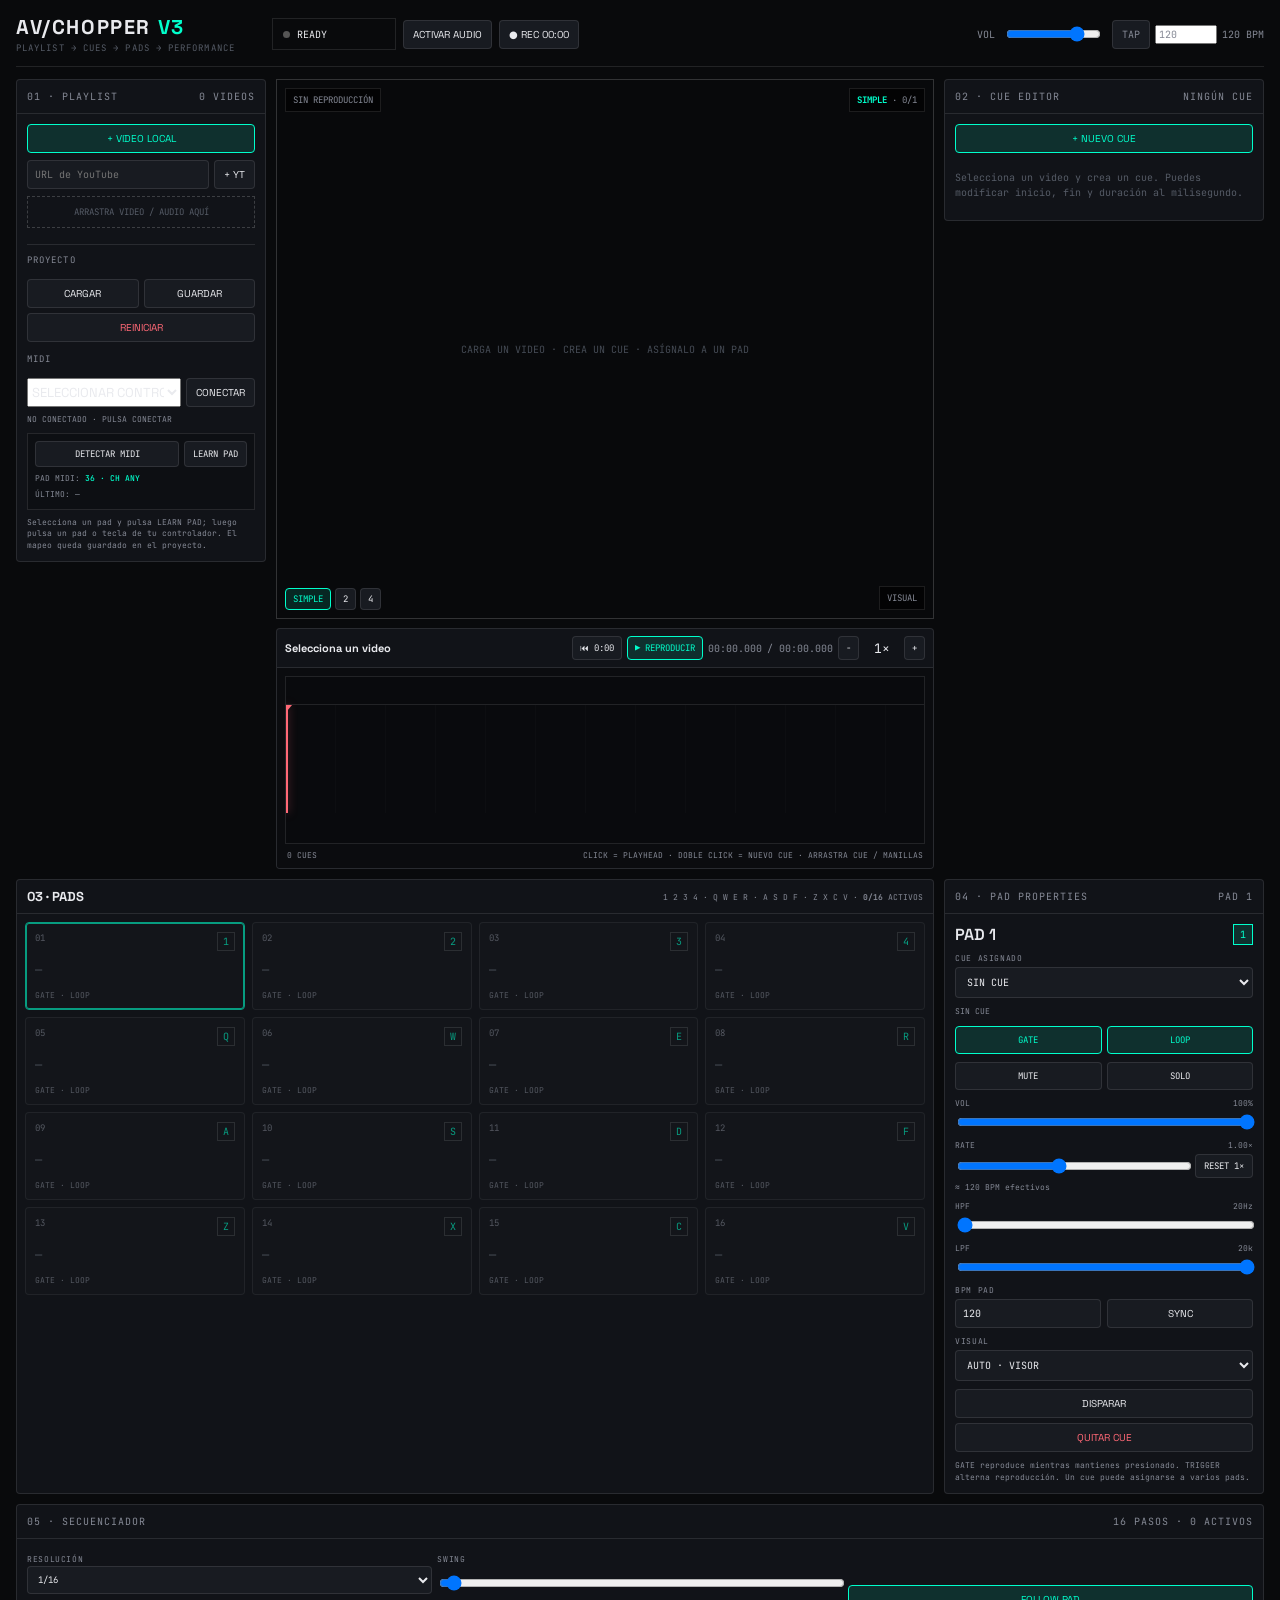
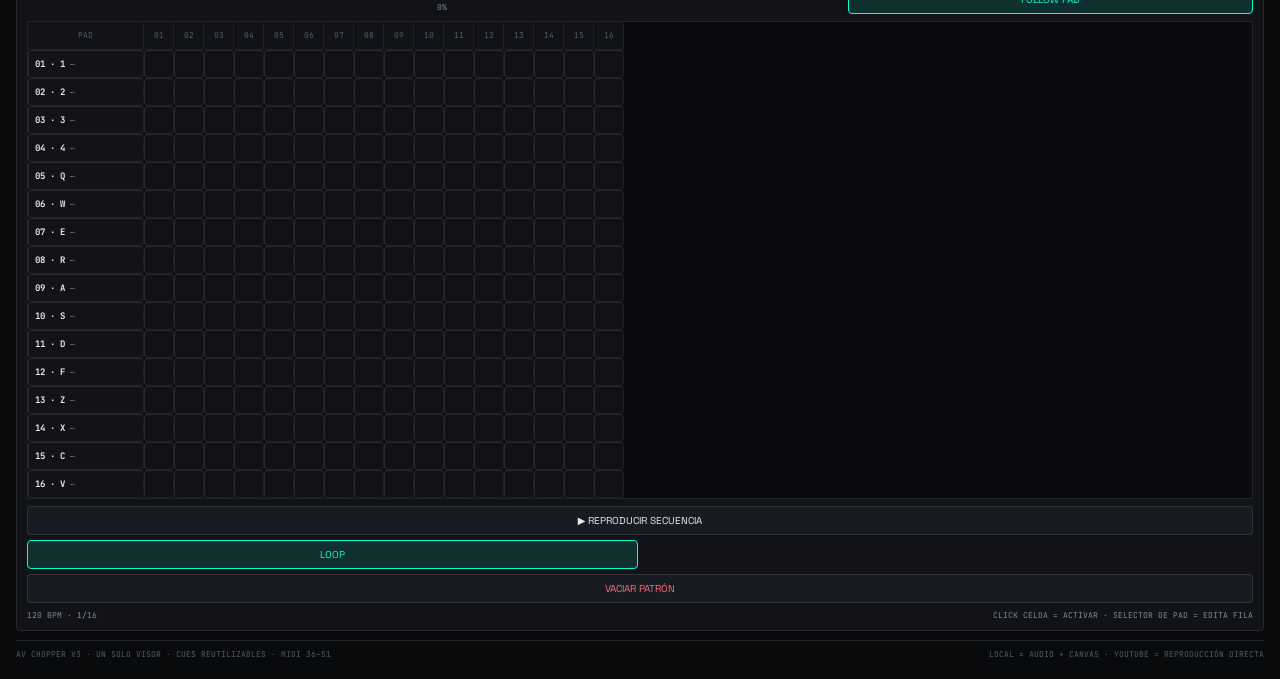
==== commit 5460c093: "Update print statement from 'Hello' to 'Goodbye'" ====
--- a/index.html
+++ b/index.html
@@ -21,6 +21,8 @@
 .workspace{display:grid;grid-template-columns:250px minmax(0,1fr) 320px;gap:10px;align-items:start}.workspace>*{min-width:0}.panel{background:var(--panel);border:1px solid var(--line);border-radius:var(--r);min-width:0}.panel-head{height:34px;display:flex;align-items:center;justify-content:space-between;padding:0 10px;border-bottom:1px solid var(--line);font:10px var(--mono);letter-spacing:.1em;color:var(--dim)}.panel-body{padding:10px}.section-title{font:9px var(--mono);color:var(--dim);letter-spacing:.12em;margin:0 0 6px}.stack{display:grid;gap:7px}.btn{padding:7px 9px;font-size:10px}.wide{width:100%}
 .source-input{display:grid;grid-template-columns:1fr auto;gap:5px}.source-input input,.field input,.field select,.cue-select{width:100%;min-width:0;background:var(--raised);border:1px solid var(--line);padding:7px 7px;border-radius:var(--r);font:10px var(--mono)}.drop{padding:9px;border:1px dashed var(--line2);text-align:center;color:var(--faint);font:9px var(--mono)}.drop.drag{border-color:var(--cyan);background:var(--cyan-dim);color:var(--cyan)}
 .playlist{display:grid;gap:4px;max-height:390px;overflow:auto}.playlist-row{display:grid;grid-template-columns:1fr 26px;gap:4px}.playlist-main{display:grid;grid-template-columns:8px 1fr auto;gap:7px;align-items:center;padding:8px;text-align:left;min-width:0}.playlist-row.selected .playlist-main{border-color:var(--cyan);background:var(--cyan-dim)}.source-dot{width:7px;height:7px;border-radius:50%;background:var(--cyan)}.source-dot.youtube{background:var(--red)}.playlist-name{overflow:hidden;text-overflow:ellipsis;white-space:nowrap;font:10px var(--mono)}.playlist-meta{font:8px var(--mono);color:var(--dim)}.playlist-delete{padding:0;color:var(--red)}.project-grid{display:grid;grid-template-columns:1fr 1fr;gap:5px}.project-grid .wide{grid-column:1/-1}.midi-row{display:grid;grid-template-columns:1fr auto;gap:5px}.midi-row select{min-width:0}.midi-status,.hint{font:8px var(--mono);line-height:1.45;color:var(--dim)}
+.midi-card{display:grid;gap:6px;padding:7px;border:1px solid var(--line);background:#0d0f13}.midi-monitor{display:grid;gap:3px;font:8px var(--mono);color:var(--dim);min-height:29px}.midi-monitor strong{color:var(--cyan);font-weight:500}.midi-learn-row{display:grid;grid-template-columns:1fr auto;gap:5px}.midi-learn-row button{padding:6px 8px;font:9px var(--mono)}
+.seq-controls{display:grid;grid-template-columns:1fr 1fr 1fr;gap:5px}.seq-controls select,.seq-controls input{width:100%;background:var(--raised);border:1px solid var(--line);padding:6px;border-radius:var(--r);font:9px var(--mono)}.seq-grid-wrap{overflow:auto;border:1px solid var(--line);background:#0a0b0e}.seq-grid{display:grid;grid-template-columns:116px repeat(16,30px);min-width:596px}.seq-cell,.seq-head,.seq-label{height:28px;border-right:1px solid rgba(255,255,255,.055);border-bottom:1px solid rgba(255,255,255,.055)}.seq-head{display:grid;place-items:center;font:8px var(--mono);color:var(--faint);background:#111318;position:sticky;top:0;z-index:2}.seq-label{display:flex;align-items:center;gap:5px;padding:0 6px;font:8px var(--mono);background:#111318;position:sticky;left:0;z-index:3;overflow:hidden}.seq-label strong{font-size:9px;color:var(--text)}.seq-label span{overflow:hidden;text-overflow:ellipsis;white-space:nowrap;color:var(--dim)}.seq-cell{position:relative;padding:3px;background:#101216;cursor:pointer}.seq-cell:hover{background:#1b2027}.seq-cell.active{background:var(--cyan-dim);box-shadow:inset 0 0 0 1px var(--cyan)}.seq-cell.current{box-shadow:inset 0 0 0 1px var(--yellow)}.seq-cell.current.active{box-shadow:inset 0 0 0 1px var(--cyan),inset 0 -3px 0 var(--yellow)}.seq-dot{display:block;width:100%;height:100%;background:transparent}.seq-cell.active .seq-dot{background:var(--cyan)}.seq-summary{display:flex;justify-content:space-between;gap:8px;font:8px var(--mono);color:var(--dim)}
 .center{display:grid;gap:9px;min-width:0}.visor{position:relative;height:min(48vw,540px);min-height:320px;overflow:hidden;background:#050608;border:1px solid var(--line2);contain:paint}.visor canvas{display:block;width:100%;height:100%;background:#050608}.visor-overlay{position:absolute;inset:0;pointer-events:none}.visor-top,.visor-bottom{position:absolute;left:8px;right:8px;display:flex;justify-content:space-between;align-items:flex-start;gap:8px}.visor-top{top:8px}.visor-bottom{bottom:8px;align-items:end}.visor-chip{padding:5px 7px;background:rgba(0,0,0,.65);border:1px solid var(--line);font:9px var(--mono);color:var(--dim)}.visor-chip strong{color:var(--cyan)}.visor-empty{position:absolute;inset:0;display:grid;place-items:center;text-align:center;color:#454b55;font:10px var(--mono)}.visual-buttons{display:flex;gap:4px;pointer-events:auto}.visual-buttons button{padding:4px 7px;font:9px var(--mono)}.yt-preview{position:absolute;inset:0;display:none;background:#000;pointer-events:auto}.yt-preview.show{display:block}.yt-preview iframe{width:100%;height:100%;border:0}
 .timeline-panel{min-width:0;overflow:hidden}.timeline-toolbar{display:flex;align-items:center;gap:5px;padding:7px 8px;border-bottom:1px solid var(--line);min-width:0}.timeline-toolbar .title{flex:1;min-width:80px;overflow:hidden;text-overflow:ellipsis;white-space:nowrap;font-size:11px}.timeline-toolbar .time{font:10px var(--mono);color:var(--dim);white-space:nowrap}.timeline-toolbar button{padding:5px 7px;font:9px var(--mono)}.timeline-toolbar .zoom-label{min-width:35px;text-align:center}.timeline-wrap{padding:8px;background:#0b0c0f;min-width:0}.timeline-viewport{height:168px;width:100%;overflow:auto;overflow-x:auto;overflow-y:hidden;border:1px solid var(--line);background:#090a0d;min-width:0;contain:layout paint}.timeline-content{position:relative;width:100%;min-width:600px;height:136px}.ruler{position:absolute;left:0;top:0;height:28px;min-width:100%;border-bottom:1px solid var(--line)}.ruler span{position:absolute;top:8px;transform:translateX(-50%);font:8px var(--mono);color:var(--faint);white-space:nowrap}.track{position:absolute;left:0;right:0;top:28px;height:108px;background:repeating-linear-gradient(90deg,transparent 0,transparent 49px,rgba(255,255,255,.035) 50px)}.cue-layer{position:absolute;inset:16px 0 12px}.cue-block{position:absolute;top:10px;height:68px;min-width:8px;padding:7px 11px;background:var(--green);color:#07120b;border:1px solid #d6ffe0;border-radius:3px;overflow:hidden;cursor:grab;display:flex;flex-direction:column;justify-content:space-between;touch-action:none;user-select:none}.cue-block:active{cursor:grabbing}.cue-block.selected{background:var(--cyan);box-shadow:0 0 0 2px rgba(0,255,204,.2)}.cue-block strong{font-size:11px;white-space:nowrap;overflow:hidden;text-overflow:ellipsis}.cue-block small{font:8px var(--mono);white-space:nowrap}.cue-handle{position:absolute;top:0;bottom:0;width:8px;background:rgba(0,0,0,.12);opacity:0}.cue-block:hover .cue-handle,.cue-block.selected .cue-handle{opacity:.85}.cue-handle.start{left:0;cursor:ew-resize}.cue-handle.end{right:0;cursor:ew-resize}.playhead{position:absolute;top:0;bottom:0;width:2px;background:var(--red);box-shadow:0 0 8px rgba(255,104,118,.5);z-index:4;pointer-events:none}.playhead:before{content:"";position:absolute;left:-4px;top:0;border-left:5px solid transparent;border-right:5px solid transparent;border-top:6px solid var(--red)}.timeline-status{display:flex;justify-content:space-between;gap:10px;padding:6px 2px 0;color:var(--dim);font:8px var(--mono)}
 .cue-panel .panel-body,.pad-panel .panel-body{display:grid;gap:8px}.cue-title{font-size:15px;font-weight:600;overflow:hidden;text-overflow:ellipsis;white-space:nowrap}.empty{padding:10px 0;color:var(--faint);font:10px var(--mono);line-height:1.45}.field{display:grid;gap:4px}.field label,.small-label{font:8px var(--mono);color:var(--dim);letter-spacing:.08em}.time-grid{display:grid;grid-template-columns:1fr 1fr;gap:6px}.time-grid .full{grid-column:1/-1}.cue-tools{display:grid;grid-template-columns:1fr 1fr;gap:5px}.cue-tools .wide{grid-column:1/-1}.assign-grid{display:grid;grid-template-columns:repeat(4,1fr);gap:4px}.assign-pad{padding:6px 3px;font:9px var(--mono);text-align:left}.assign-pad span{display:block;overflow:hidden;text-overflow:ellipsis;white-space:nowrap}.assign-pad small{display:block;margin-top:2px;color:var(--dim);font:7px var(--mono)}.assign-pad.active small{color:var(--cyan)}
@@ -64,7 +66,11 @@
       <div class="section-title" style="margin-top:4px">MIDI</div>
       <div class="midi-row"><select id="midiInputSelect"><option value="">SELECCIONAR CONTROLADOR</option></select><button id="midiConnectButton" class="btn">CONECTAR</button></div>
       <div id="midiStatus" class="midi-status">NO CONECTADO · PULSA CONECTAR</div>
-      <div class="hint">Pads MIDI: 36–51. Web MIDI requiere navegador compatible y contexto seguro.</div>
+      <div class="midi-card">
+        <div class="midi-learn-row"><button id="midiDetectButton" class="btn">DETECTAR MIDI</button><button id="midiLearnButton" class="btn">LEARN PAD</button></div>
+        <div class="midi-monitor"><div>PAD MIDI: <strong id="midiPadMapping">36 · CH ANY</strong></div><div>ÚLTIMO: <span id="midiLastMessage">—</span></div></div>
+      </div>
+      <div class="hint">Selecciona un pad y pulsa LEARN PAD; luego pulsa un pad o tecla de tu controlador. El mapeo queda guardado en el proyecto.</div>
     </div>
   </aside>
 
@@ -149,18 +155,20 @@
 </section>
 
 <section class="panel sequencer-panel" style="margin-top:10px">
-  <div class="panel-head"><span>05 · SECUENCIADOR</span><span id="seqStatus">0 PASOS</span></div>
+  <div class="panel-head"><span>05 · SECUENCIADOR</span><span id="seqStatus">16 PASOS · 0 ACTIVOS</span></div>
   <div class="panel-body stack">
+    <div class="seq-controls">
+      <div><label class="small-label">RESOLUCIÓN</label><select id="seqDivision"><option value="1/16">1/16</option><option value="1/8">1/8</option><option value="1/4">1/4</option></select></div>
+      <div><label class="small-label">SWING</label><input id="seqSwing" type="range" min="0" max="50" value="0" step="1"><div id="seqSwingOutput" class="hint">0%</div></div>
+      <div style="display:grid;align-items:end"><button id="seqFollowButton" type="button" class="btn wide active">FOLLOW PAD</button></div>
+    </div>
+    <div id="seqGridWrap" class="seq-grid-wrap"><div id="seqGrid" class="seq-grid"></div></div>
     <div class="cue-tools">
-      <button id="seqAddStepButton" type="button" class="btn wide active">+ AGREGAR PASO · PAD SELECCIONADO</button>
+      <button id="seqPlayButton" type="button" class="btn wide active">▶ REPRODUCIR SECUENCIA</button>
+      <button id="seqLoopButton" type="button" class="btn active">LOOP</button>
+      <button id="seqClearButton" type="button" class="btn danger wide">VACIAR PATRÓN</button>
     </div>
-    <div id="seqList" class="stack" style="max-height:220px;overflow:auto"></div>
-    <div class="cue-tools">
-      <button id="seqPlayButton" type="button" class="btn wide">▶ REPRODUCIR SECUENCIA</button>
-      <button id="seqLoopButton" type="button" class="btn active">LOOP</button>
-      <button id="seqClearButton" type="button" class="btn danger wide">VACIAR SECUENCIA</button>
-    </div>
-    <div class="hint">Selecciona un pad en el panel 04 y pulsa "AGREGAR PASO" para sumarlo al final. Ajusta la duración (segundos) de cada paso y reordénalos con las flechas.</div>
+    <div class="seq-summary"><span id="seqPatternInfo">120 BPM · 1/16</span><span>CLICK CELDA = ACTIVAR · SELECTOR DE PAD = EDITA FILA</span></div>
   </div>
 </section>
 
@@ -175,225 +183,3456 @@
 <script>
 "use strict";
 
-const CONFIG={
-  PAD_COUNT:16,
-  KEY_MAP:["1","2","3","4","q","w","e","r","a","s","d","f","z","x","c","v"],
-  MIDI_BASE:36, DEFAULT_BPM:120, DEFAULT_MASTER:.8, NEW_CUE:2, MIN_CUE:.05,
-  MIN_RATE:.25, MAX_RATE:2, VIS_LIMIT:{simple:1,split2:2,split4:4}, ZOOM_MAX:16
+/* ==========================================================
+   AV CHOPPER V3 — REFACTORED CORE
+   Arquitectura:
+   PLAYLIST → CUES → PADS → PERFORMANCE
+                  ↘ SECUENCIADOR
+   El playhead pertenece al EDITOR. La performance es independiente.
+========================================================== */
+
+const CONFIG = {
+  PAD_COUNT: 16,
+  SEQ_STEPS: 16,
+  KEY_MAP: ["1","2","3","4","q","w","e","r","a","s","d","f","z","x","c","v"],
+  MIDI_BASE: 36,
+  DEFAULT_BPM: 120,
+  DEFAULT_MASTER: 0.8,
+  NEW_CUE: 2,
+  MIN_CUE: 0.05,
+  MIN_RATE: 0.25,
+  MAX_RATE: 2,
+  VIS_LIMIT: { simple: 1, split2: 2, split4: 4 },
+  ZOOM_MAX: 16,
+  SEQ_DIVISIONS: {
+    "1/16": 0.25,
+    "1/8": 0.5,
+    "1/4": 1
+  },
+  SEQ_LOOKAHEAD: 0.10,
+  SEQ_SCHEDULER_MS: 25
 };
-const $=id=>document.getElementById(id);
-let uid=0; const makeId=p=>`${p}-${Date.now().toString(36)}-${(++uid).toString(36)}`;
-const clamp=(v,a,b)=>Math.min(b,Math.max(a,v));
-const fmt=s=>{s=Math.max(0,Number(s)||0);const m=Math.floor(s/60),sec=s-m*60;return `${String(m).padStart(2,"0")}:${sec.toFixed(3).padStart(6,"0")}`};
-const parseTime=v=>{if(typeof v==="number")return Math.max(0,v);const s=String(v??"").trim();if(!s)return 0;if(/^\d+(?::\d{1,2}(?:\.\d{1,3})?)?$/.test(s)){if(!s.includes(":"))return Math.max(0,Number(s));const [m,sec]=s.split(":");return Math.max(0,(Number(m)||0)*60+(Number(sec)||0))}return Math.max(0,Number(s)||0)};
-const cueDuration=c=>Math.max(0,c.endTime-c.startTime);
-const escapeHTML=s=>String(s).replace(/[&<>"']/g,c=>({"&":"&amp;","<":"&lt;",">":"&gt;","\"":"&quot;","'":"&#039;"}[c]));
-
-function makeVideo(d={}){return{
-  id:d.id||makeId("video"),name:d.name||d.fileName||"Video",sourceType:d.sourceType==="youtube"?"youtube":"local",mediaKind:d.mediaKind||"video",
-  sourceUrl:d.sourceUrl||null,fileName:d.fileName||"",youtubeId:d.youtubeId||"",duration:Number(d.duration)||0,linked:d.sourceType==="youtube"?true:!!d.sourceUrl,
-  cues:Array.isArray(d.cues)?d.cues:[],editorEl:null,editorSource:null,editorGain:null
-}}
-function makeCue(videoId,start=0,end=2,name="Cue"){return{id:makeId("cue"),videoId,name,startTime:start,endTime:end,imageUrl:null}}
-function makePad(n){return{
-  id:n+1,key:CONFIG.KEY_MAP[n],midiNote:CONFIG.MIDI_BASE+n,cueId:null,playMode:"gate",loop:true,volume:1,muted:false,solo:false,
-  highPass:20,lowPass:20000,playbackRate:1,visualMode:"auto",bpm:120,sync:false,playing:false,token:0,
-  engine:null,audioSource:null,hp:null,lp:null,gain:null
-}}
-
-const videos=[];const pads=Array.from({length:CONFIG.PAD_COUNT},(_,i)=>makePad(i));
-const state={selectedVideoId:null,selectedCueId:null,selectedPadId:1,playhead:0,zoom:1,visualizerMode:"simple",visualSources:[],master:CONFIG.DEFAULT_MASTER,bpm:CONFIG.DEFAULT_BPM,midiAccess:null,midiInputId:"",midiConnected:false,preview:{videoId:null,playing:false,end:0,type:null,timer:null},recording:false,recorder:null,chunks:[],recTimer:null,recStart:0,tapTimes:[],sequencer:{steps:[],playing:false,index:-1,loop:true,timer:null}};
-let audioCtx=null,masterGain=null,recordDest=null,ytApiPromise=null;
-
-const dom={
-  statusDot:$('statusDot'),statusText:$('statusText'),audioStart:$('audioStartButton'),record:$('recordButton'),recordTimer:$('recordingTimer'),master:$('masterVolume'),bpm:$('globalBpm'),bpmValue:$('globalBpmValue'),tap:$('globalTapButton'),
-  playlistCount:$('playlistCount'),addLocal:$('addLocalVideoButton'),addYT:$('addYoutubeVideoButton'),ytUrl:$('youtubeUrlInput'),drop:$('videoDropZone'),playlist:$('playlistList'),selectedVideoActions:$('selectedVideoActions'),renameVideo:$('renameVideoButton'),relinkVideo:$('relinkVideoButton'),removeVideo:$('removeVideoButton'),clear:$('clearProjectButton'),save:$('saveProjectButton'),load:$('loadProjectButton'),projectFile:$('projectFileInput'),relinkFile:$('relinkFileInput'),
-  midiConnect:$('midiConnectButton'),midiSelect:$('midiInputSelect'),midiStatus:$('midiStatus'),
-  visorContext:$('visorContext'),canvas:$('outputCanvas'),placeholder:$('visualizerPlaceholder'),ytPreview:$('ytPreview'),visualBtns:$('visualizerModeButtons'),visualModeLabel:$('visualizerModeLabel'),visualCount:$('visualSourceCount'),
-  timelineTitle:$('timelineTitle'),timelineViewport:$('timelineViewport'),timelineContent:$('timelineContent'),timelineRuler:$('timelineRuler'),timelineTrack:$('timelineTrack'),cues:$('timelineCues'),playhead:$('timelinePlayhead'),timelineStatus:$('timelineStatus'),timelinePlay:$('transportPlayPause'),timelineStart:$('transportGoStart'),timelineTime:$('playheadTimeLabel'),timelineDuration:$('timelineDuration'),zoomOut:$('timelineZoomOut'),zoomLevel:$('timelineZoomLevel'),zoomIn:$('timelineZoomIn'),
-  cueNew:$('cueNewButton'),cueLabel:$('selectedCueLabel'),cueEmpty:$('cuePropsEmpty'),cueForm:$('cuePropsForm'),cueEditorTitle:$('cueEditorTitle'),cueName:$('cueNameInput'),cueStart:$('cueStartInput'),cueEnd:$('cueEndInput'),cueDur:$('cueDurationInput'),cuePreview:$('cuePreviewButton'),cueStartBtn:$('cueGoStartButton'),cueEndBtn:$('cueGoEndButton'),cueDup:$('cueDuplicateButton'),cueSplit:$('cueSplitButton'),cueMerge:$('cueMergeButton'),cueDelete:$('cueDeleteButton'),cueDivide2:$('cueDivide2'),cueDivide4:$('cueDivide4'),cueDivide8:$('cueDivide8'),cueAssign:$('cuePadAssignGrid'),cueImage:$('cueImageInput'),
-  padsGrid:$('padsGrid'),activePads:$('activePadCount'),padSelectedLabel:$('padSelectedLabel'),padTitle:$('padDetailTitle'),padKey:$('padKeyLabel'),padCueSelect:$('padCueSelect'),padCue:$('padCueLabel'),padTrigger:$('padTriggerButton'),padMode:$('padModeButton'),padLoop:$('padLoopButton'),padMute:$('padMuteButton'),padSolo:$('padSoloButton'),padVol:$('padVolumeInput'),padVolOut:$('padVolumeOutput'),padHP:$('padHPInput'),padHPOut:$('padHPOutput'),padLP:$('padLPInput'),padLPOut:$('padLPOutput'),padRate:$('padRateInput'),padRateOut:$('padRateOutput'),padRateReset:$('padRateResetButton'),padRateBpm:$('padRateBpmHint'),padBpm:$('padBpmInput'),padSync:$('padSyncButton'),padVisual:$('padVisualSelect'),padUnassign:$('padUnassignButton'),
-  videoBank:$('videoBank'),mediaFile:$('mediaFileInput'),projectFile:$('projectFileInput'),relinkFile:$('relinkFileInput'),toast:$('toastRegion'),
-  seqStatus:$('seqStatus'),seqAddStep:$('seqAddStepButton'),seqList:$('seqList'),seqPlay:$('seqPlayButton'),seqLoop:$('seqLoopButton'),seqClear:$('seqClearButton')
+
+const $ = id => document.getElementById(id);
+let uid = 0;
+
+function makeId(prefix) {
+  uid += 1;
+  return `${prefix}-${Date.now().toString(36)}-${uid.toString(36)}`;
+}
+
+const clamp = (v, a, b) => Math.min(b, Math.max(a, v));
+const cueDuration = c => Math.max(0, c.endTime - c.startTime);
+
+function fmt(seconds) {
+  const s = Math.max(0, Number(seconds) || 0);
+  const m = Math.floor(s / 60);
+  const sec = s - m * 60;
+  return `${String(m).padStart(2, "0")}:${sec.toFixed(3).padStart(6, "0")}`;
+}
+
+function parseTime(value) {
+  if (typeof value === "number" && Number.isFinite(value)) return Math.max(0, value);
+  const s = String(value ?? "").trim();
+  if (!s) return 0;
+  if (/^\d+(?::\d{1,2}(?:\.\d{1,3})?)?$/.test(s)) {
+    if (!s.includes(":")) return Math.max(0, Number(s));
+    const [m, sec] = s.split(":");
+    return Math.max(0, (Number(m) || 0) * 60 + (Number(sec) || 0));
+  }
+  return Math.max(0, Number(s) || 0);
+}
+
+function escapeHTML(value) {
+  return String(value).replace(/[&<>"']/g, char => ({
+    "&": "&amp;",
+    "<": "&lt;",
+    ">": "&gt;",
+    '"': "&quot;",
+    "'": "&#039;"
+  }[char]));
+}
+
+function makeVideo(data = {}) {
+  return {
+    id: data.id || makeId("video"),
+    name: data.name || data.fileName || "Video",
+    sourceType: data.sourceType === "youtube" ? "youtube" : "local",
+    mediaKind: data.mediaKind || "video",
+    sourceUrl: data.sourceUrl || null,
+    fileName: data.fileName || "",
+    youtubeId: data.youtubeId || "",
+    duration: Number(data.duration) || 0,
+    linked: data.sourceType === "youtube" ? true : !!data.sourceUrl,
+    cues: Array.isArray(data.cues) ? data.cues : [],
+    editorEl: null,
+    editorSource: null,
+    editorGain: null
+  };
+}
+
+function makeCue(videoId, start = 0, end = 2, name = "Cue") {
+  return {
+    id: makeId("cue"),
+    videoId,
+    name,
+    startTime: start,
+    endTime: end,
+    imageUrl: null
+  };
+}
+
+function makePad(index) {
+  return {
+    id: index + 1,
+    key: CONFIG.KEY_MAP[index],
+    midiNote: CONFIG.MIDI_BASE + index,
+    midiChannel: null,
+    cueId: null,
+    playMode: "gate",
+    loop: true,
+    volume: 1,
+    muted: false,
+    solo: false,
+    highPass: 20,
+    lowPass: 20000,
+    playbackRate: 1,
+    visualMode: "auto",
+    bpm: CONFIG.DEFAULT_BPM,
+    sync: false,
+    playing: false,
+    token: 0,
+    engine: null,
+    audioSource: null,
+    hp: null,
+    lp: null,
+    gain: null,
+    sequenceOwned: false
+  };
+}
+
+const videos = [];
+const pads = Array.from({ length: CONFIG.PAD_COUNT }, (_, i) => makePad(i));
+
+function makeSequenceStep() {
+  return { pads: [] };
+}
+
+const state = {
+  selectedVideoId: null,
+  selectedCueId: null,
+  selectedPadId: 1,
+  playhead: 0,
+  zoom: 1,
+
+  visualizerMode: "simple",
+  visualSources: [],
+
+  master: CONFIG.DEFAULT_MASTER,
+  bpm: CONFIG.DEFAULT_BPM,
+
+  midiAccess: null,
+  midiInputId: "",
+  midiConnected: false,
+  midiLearnPadId: null,
+  midiDetecting: false,
+
+  preview: {
+    videoId: null,
+    cueId: null,
+    playing: false,
+    end: 0,
+    type: null,
+    timer: null
+  },
+
+  recording: false,
+  recorder: null,
+  chunks: [],
+  recordDest: null,
+  recordStream: null,
+  recTimer: null,
+  recStart: 0,
+
+  tapTimes: [],
+  scrubbing: false,
+  lastYTPoll: 0,
+
+  sequencer: {
+    pattern: Array.from({ length: CONFIG.SEQ_STEPS }, () => makeSequenceStep()),
+    division: "1/16",
+    swing: 0,
+    playing: false,
+    index: -1,
+    loop: true,
+    followPad: true,
+    schedulerTimer: null,
+    nextDue: 0,
+    cursor: -1,
+    scheduleToken: 0,
+    activePads: new Set()
+  }
 };
 
-function status(text,on=false){dom.statusText.textContent=text;dom.statusDot.classList.toggle('on',on)}
-function toast(text){dom.toast.textContent=text;dom.toast.classList.add('show');clearTimeout(toast.t);toast.t=setTimeout(()=>dom.toast.classList.remove('show'),2200)}
-function getVideo(v){return videos.find(x=>x.id===v)||null} function getCue(c){for(const v of videos){const hit=v.cues.find(x=>x.id===c);if(hit)return hit}return null} function getPad(n){return pads.find(p=>p.id===n)||null}
-function selectedVideo(){return getVideo(state.selectedVideoId)} function selectedCue(){return getCue(state.selectedCueId)} function cueVideo(c){return c?getVideo(c.videoId):null}
-
-/* ---------- AUDIO ---------- */
-async function ensureAudio(){
-  if(!audioCtx){const C=window.AudioContext||window.webkitAudioContext;if(!C){status("AUDIO NO SOPORTADO");throw Error("AudioContext no soportado")};audioCtx=new C();masterGain=audioCtx.createGain();masterGain.gain.value=state.master;masterGain.connect(audioCtx.destination)}
-  if(audioCtx.state==="suspended")await audioCtx.resume();dom.audioStart.textContent="AUDIO ✓";dom.audioStart.classList.add("active");
-}
-function connectPadAudio(p,el){if(!audioCtx||p.audioSource)return;try{p.audioSource=audioCtx.createMediaElementSource(el);p.hp=audioCtx.createBiquadFilter();p.lp=audioCtx.createBiquadFilter();p.gain=audioCtx.createGain();p.hp.type="highpass";p.lp.type="lowpass";p.hp.frequency.value=p.highPass;p.lp.frequency.value=p.lowPass;p.audioSource.connect(p.hp).connect(p.lp).connect(p.gain).connect(masterGain);updatePadGain(p)}catch(e){console.error(e);toast("No se pudo conectar el audio del pad")}}
-function connectEditorAudio(v,el){if(!audioCtx||v.editorSource)return;try{v.editorSource=audioCtx.createMediaElementSource(el);v.editorGain=audioCtx.createGain();v.editorGain.gain.value=.9;v.editorSource.connect(v.editorGain).connect(masterGain)}catch(e){console.error(e)}}
-function updatePadGain(p){const solo=pads.some(x=>x.solo),g=p.muted||(solo&&!p.solo)?0:clamp(p.volume,0,1);if(p.gain&&audioCtx)p.gain.gain.setTargetAtTime(g,audioCtx.currentTime,.01);updateYTVolume(p)}
-function updateAllGains(){pads.forEach(updatePadGain)}
-function destroyPadEngine(p){p.token++;if(p.audioSource)try{p.audioSource.disconnect()}catch{};[p.hp,p.lp,p.gain].forEach(n=>{if(n)try{n.disconnect()}catch{}});if(p.engine?.videoEl)try{p.engine.videoEl.pause();p.engine.videoEl.remove()}catch{};if(p.engine?.player)try{p.engine.player.destroy()}catch{};if(p.engine?.host)try{p.engine.host.remove()}catch{};p.audioSource=p.hp=p.lp=p.gain=null;p.engine=null;p.playing=false;removeVisual(p.id)}
-
-/* ---------- PLAYBACK ---------- */
-function findPadCue(p){return getCue(p.cueId)}
-function effectiveRate(p){return p.sync&&p.bpm>0?clamp(state.bpm/p.bpm*p.playbackRate,CONFIG.MIN_RATE,CONFIG.MAX_RATE):p.playbackRate}
-function ensurePadEngine(p,v){if(p.engine&&p.engine.videoId===v.id)return p.engine;destroyPadEngine(p);if(v.sourceType==="local"){
-    const el=document.createElement(v.mediaKind==="audio"?"audio":"video");el.src=v.sourceUrl||"";el.preload="auto";el.playsInline=true;el.crossOrigin="anonymous";el.dataset.pad=p.id;el.addEventListener("error",()=>{p.playing=false;updatePadTile(p);toast(`PAD ${p.id}: error de fuente`)});el.addEventListener("ended",()=>{if(!p.playing)return;const c=findPadCue(p);if(p.loop&&c){try{el.currentTime=c.startTime;el.play()}catch{}}else stopPad(p.id)})
-    dom.videoBank.appendChild(el);p.engine={kind:"local",videoId:v.id,videoEl:el};if(audioCtx)connectPadAudio(p,el)
-  }else{
-    const host=document.createElement("div");host.style.display="none";host.id=`yt-pad-${p.id}-${Date.now()}-${Math.random().toString(36).slice(2)}`;dom.videoBank.appendChild(host);p.engine={kind:"youtube",videoId:v.id,host,player:null,ready:false};
-    loadYouTubeAPI().then(()=>{if(!p.engine||p.engine.videoId!==v.id)return;p.engine.player=new YT.Player(host.id,{videoId:v.youtubeId,width:280,height:158,playerVars:{autoplay:0,controls:1,playsinline:1,rel:0},events:{onReady:()=>{if(p.engine){p.engine.ready=true;updateYTVolume(p)}}}})}).catch(()=>toast("YouTube API no disponible"))
-  }return p.engine}
-async function startPad(n){const p=getPad(n),c=p?.cueId?findPadCue(p):null,v=c?cueVideo(c):null;if(!p||!c||!v){status(`PAD ${n}: SIN CUE`);return}if(v.sourceType==="local"&&!v.sourceUrl){toast("Fuente local no vinculada");return}try{await ensureAudio()}catch{return}const engine=ensurePadEngine(p,v),token=++p.token;
-  if(v.sourceType==="local"){
-    const el=engine.videoEl;const go=()=>{if(token!==p.token)return;try{el.currentTime=clamp(c.startTime,0,Math.max(0,(el.duration||v.duration||c.startTime)));el.playbackRate=effectiveRate(p);if("preservesPitch" in el)el.preservesPitch=false}catch{};el.play().then(()=>{if(token===p.token){p.playing=true;activateVisual(p);updatePadTile(p);status(`PLAY PAD ${n}`,true)}}).catch(()=>toast(`PAD ${n}: reproducción bloqueada`))};
-    if(el.readyState>=1)go();else el.addEventListener("loadedmetadata",go,{once:true});
-  }else{
-    const attempt=()=>{if(token!==p.token)return;const player=engine.player;if(!engine.ready||!player){setTimeout(attempt,80);return}try{player.seekTo(c.startTime,true);player.setPlaybackRate(clamp(effectiveRate(p),CONFIG.MIN_RATE,CONFIG.MAX_RATE));updateYTVolume(p);player.playVideo();p.playing=true;activateVisual(p);updatePadTile(p);status(`PLAY PAD ${n}`,true)}catch{toast(`PAD ${n}: error YouTube`)}};attempt();
-  }
-}
-function stopPad(n){const p=getPad(n);if(!p)return;p.token++;if(p.engine?.videoEl)try{p.engine.videoEl.pause()}catch{};if(p.engine?.player)try{p.engine.player.pauseVideo()}catch{};p.playing=false;removeVisual(p.id);updatePadTile(p);renderCanvas()}
-function pressPad(n){const p=getPad(n);if(!p)return;if(p.playMode==="gate"){if(!p.playing)startPad(n)}else p.playing?stopPad(n):startPad(n)}
-function releasePad(n){const p=getPad(n);if(p?.playMode==="gate")stopPad(n)}
-function updateYTVolume(p){const player=p.engine?.player;if(!player||!p.engine.ready)return;const solo=pads.some(x=>x.solo),g=p.muted||(solo&&!p.solo)?0:clamp(p.volume,0,1);try{player.setVolume(Math.round(g*100));g?player.unMute():player.mute();player.setPlaybackRate(clamp(effectiveRate(p),CONFIG.MIN_RATE,CONFIG.MAX_RATE))}catch{}}
-
-/* ---------- VISUAL ---------- */
-function activateVisual(p){if(p.visualMode==="hidden")return;let list=state.visualSources.filter(n=>n!==p.id);list.push(p.id);const max=CONFIG.VIS_LIMIT[state.visualizerMode];while(list.length>max){const idx=list.findIndex(n=>getPad(n)?.visualMode!=="visible");list.splice(idx>=0?idx:0,1)}state.visualSources=list;renderVisualButtons();renderCanvas()}
-function removeVisual(n){state.visualSources=state.visualSources.filter(x=>x!==n);renderVisualButtons()}
-function setVisualMode(m){if(!CONFIG.VIS_LIMIT[m])return;state.visualizerMode=m;state.visualSources=state.visualSources.slice(-CONFIG.VIS_LIMIT[m]);renderAll()}
-function visualCells(m,w,h){if(m==="split2")return[{x:0,y:0,w:w/2,h},{x:w/2,y:0,w:w/2,h}];if(m==="split4")return[{x:0,y:0,w:w/2,h:h/2},{x:w/2,y:0,w:w/2,h:h/2},{x:0,y:h/2,w:w/2,h:h/2},{x:w/2,y:h/2,w:w/2,h:h/2}];return[{x:0,y:0,w,h}]}
-function drawCover(ctx,media,cell){const sw=media.videoWidth,sh=media.videoHeight;if(!sw||!sh)return;const scale=Math.max(cell.w/sw,cell.h/sh),dw=sw*scale,dh=sh*scale;ctx.drawImage(media,cell.x+(cell.w-dw)/2,cell.y+(cell.h-dh)/2,dw,dh)}
-function drawCellNotice(ctx,cell,text){ctx.fillStyle="#17131c";ctx.fillRect(cell.x,cell.y,cell.w,cell.h);ctx.fillStyle="#ff4d5e";ctx.font="bold 14px JetBrains Mono,monospace";ctx.textAlign="center";ctx.fillText(text,cell.x+cell.w/2,cell.y+cell.h/2);ctx.textAlign="left"}
-const imageCache=new Map();
-function getImageEntry(url){if(!url)return null;let entry=imageCache.get(url);if(!entry){entry={img:new Image(),loaded:false,error:false};entry.img.crossOrigin="anonymous";entry.img.onload=()=>{entry.loaded=true;renderCanvas()};entry.img.onerror=()=>{entry.error=true};entry.img.src=url;imageCache.set(url,entry)}return entry}
-function drawCoverImage(ctx,img,cell){const sw=img.naturalWidth,sh=img.naturalHeight;if(!sw||!sh)return;const scale=Math.max(cell.w/sw,cell.h/sh),dw=sw*scale,dh=sh*scale;ctx.drawImage(img,cell.x+(cell.w-dw)/2,cell.y+(cell.h-dh)/2,dw,dh)}
-function cueFallbackImageUrl(v){return v?.sourceType==="youtube"&&v.youtubeId?`https://img.youtube.com/vi/${v.youtubeId}/hqdefault.jpg`:null}
-function drawCellImageOrNotice(ctx,cell,url,noticeText){if(url){const entry=getImageEntry(url);if(entry&&entry.loaded){drawCoverImage(ctx,entry.img,cell);return}}drawCellNotice(ctx,cell,noticeText)}
-function renderCanvas(){const c=dom.canvas,ctx=c.getContext("2d"),w=c.width,h=c.height;ctx.clearRect(0,0,w,h);ctx.fillStyle="#08090b";ctx.fillRect(0,0,w,h);const preview=state.preview.playing;if(preview){const v=getVideo(state.preview.videoId),pc=selectedCue();const overrideUrl=pc?.imageUrl;const cell={x:0,y:0,w,h};if(overrideUrl){const entry=getImageEntry(overrideUrl);if(entry?.loaded)drawCoverImage(ctx,entry.img,cell);else if(v?.sourceType==="local"&&v.mediaKind==="video"&&v.editorEl?.readyState>=2)drawCover(ctx,v.editorEl,cell);else drawCellNotice(ctx,cell,"CARGANDO IMAGEN…")}else if(v?.sourceType==="local"&&v.mediaKind==="video"&&v.editorEl?.readyState>=2)drawCover(ctx,v.editorEl,cell);else if(v?.mediaKind==="audio")drawCellImageOrNotice(ctx,cell,cueFallbackImageUrl(v),"AUDIO PREVIEW");else drawCellImageOrNotice(ctx,cell,cueFallbackImageUrl(v),"YOUTUBE PREVIEW");dom.visorContext.textContent=`PREVIEW · ${pc?.name||"CUE"}`;dom.placeholder.hidden=true;return}
-  const active=state.visualSources.map(id=>getPad(id)).filter(p=>p?.playing);dom.placeholder.hidden=active.length>0;dom.visorContext.textContent=active.length?`${active.length} PAD${active.length>1?"S":""} · VISUAL`:"SIN REPRODUCCIÓN";if(!active.length)return;const cells=visualCells(state.visualizerMode,w,h);active.forEach((p,i)=>{const cell=cells[i];if(!cell)return;const cue=findPadCue(p),v=cue?cueVideo(cue):null;const overrideUrl=cue?.imageUrl;if(overrideUrl){const entry=getImageEntry(overrideUrl);if(entry?.loaded){drawCoverImage(ctx,entry.img,cell);return}}if(v?.sourceType==="local"&&v.mediaKind==="video"&&p.engine?.videoEl?.readyState>=2)drawCover(ctx,p.engine.videoEl,cell);else if(v?.mediaKind==="audio")drawCellImageOrNotice(ctx,cell,cueFallbackImageUrl(v),"AUDIO");else if(v?.sourceType==="youtube")drawCellImageOrNotice(ctx,cell,cueFallbackImageUrl(v),"YOUTUBE");else drawCellNotice(ctx,cell,"SIN VIDEO")})}
-function renderVisualButtons(){dom.visualBtns.querySelectorAll("button").forEach(b=>b.classList.toggle("active",b.dataset.mode===state.visualizerMode));dom.visualModeLabel.textContent=state.visualizerMode.toUpperCase();dom.visualCount.textContent=`${state.visualSources.length}/${CONFIG.VIS_LIMIT[state.visualizerMode]}`}
-
-/* ---------- PREVIEW / TIMELINE PLAY ---------- */
-function stopPreview(){clearTimeout(state.preview.timer);const v=getVideo(state.preview.videoId);if(v?.editorEl)try{v.editorEl.pause()}catch{};state.preview={videoId:null,playing:false,end:0,type:null,timer:null};dom.ytPreview.classList.remove("show");dom.ytPreview.innerHTML="";dom.timelinePlay.textContent="▶ REPRODUCIR";renderCanvas()}
-function startLocalPreview(v,start,end){const el=ensureEditor(v);if(!el)return;ensureAudio().then(()=>{state.preview={videoId:v.id,playing:true,end,type:"local",timer:null};el.currentTime=start;el.play().catch(()=>toast("Reproducción bloqueada"));dom.timelinePlay.textContent="■ DETENER";renderCanvas()})}
-function startYTPreview(v,start,end){clearTimeout(state.preview.timer);const iframe=document.createElement("iframe");iframe.src=`https://www.youtube.com/embed/${v.youtubeId}?autoplay=1&start=${Math.floor(start)}&controls=1&playsinline=1&rel=0`;iframe.allow="autoplay; encrypted-media";dom.ytPreview.innerHTML="";dom.ytPreview.appendChild(iframe);dom.ytPreview.classList.add("show");state.preview={videoId:v.id,playing:true,end,type:"youtube",timer:setTimeout(stopPreview,Math.max(200,end-start)*1000)};dom.timelinePlay.textContent="■ DETENER";renderCanvas()}
-function previewCue(c){const v=cueVideo(c);if(!v)return;stopPreview();startPreviewRange(v,c.startTime,c.endTime)}
-function startPreviewRange(v,start,end){if(!v)return;state.playhead=clamp(start,0,v.duration||end);if(v.sourceType==="local")startLocalPreview(v,state.playhead,end);else startYTPreview(v,state.playhead,end);updateTimelineUI()}
-function toggleTimelinePlayback(){const v=selectedVideo();if(!v){toast("Selecciona un video");return}if(state.preview.playing){stopPreview();return}if(!v.duration){toast("La duración aún no está disponible");return}startPreviewRange(v,state.playhead,v.duration)}
-
-/* ---------- EDITOR MEDIA ---------- */
-function ensureEditor(v){if(v.sourceType!=="local")return null;if(v.editorEl)return v.editorEl;const el=document.createElement(v.mediaKind==="audio"?"audio":"video");el.src=v.sourceUrl||"";el.preload="metadata";el.playsInline=true;el.controls=false;el.crossOrigin="anonymous";v.editorEl=el;dom.videoBank.appendChild(el);el.addEventListener("loadedmetadata",()=>{v.duration=Number(el.duration)||v.duration;normalizeCues(v);renderAll()});el.addEventListener("error",()=>toast(`No se pudo leer ${v.name}`));if(audioCtx)connectEditorAudio(v,el);return el}
-function normalizeCues(v){v.cues=v.cues.filter(c=>c.endTime>c.startTime&&c.startTime>=0).map(c=>({...c,videoId:v.id,startTime:clamp(c.startTime,0,Math.max(0,v.duration-CONFIG.MIN_CUE)),endTime:clamp(c.endTime,CONFIG.MIN_CUE,v.duration||c.endTime)}));v.cues.forEach(c=>{if(c.endTime<=c.startTime)c.endTime=Math.min(v.duration,c.startTime+CONFIG.MIN_CUE)})}
-function addLocalFile(file){if(!file||(!file.type.startsWith("video/")&&!file.type.startsWith("audio/"))){toast("Selecciona un video o audio compatible");return}const v=makeVideo({name:file.name,fileName:file.name,sourceType:"local",mediaKind:file.type.startsWith("audio/")?"audio":"video",sourceUrl:URL.createObjectURL(file)});videos.push(v);state.selectedVideoId=v.id;state.selectedCueId=null;state.playhead=0;ensureEditor(v);renderAll();toast("Fuente agregada")}
-function handleLocal(e){const f=e.target.files?.[0];e.target.value="";if(f)addLocalFile(f)}
-function extractYT(url){const m=String(url).match(/(?:youtu\.be\/|youtube\.com\/(?:watch\?v=|embed\/|shorts\/|live\/))([\w-]{11})/);return m?m[1]:(/^[\w-]{11}$/.test(url)?url:"")}
-function addYouTube(){const raw=dom.ytUrl.value.trim(),yt=extractYT(raw);if(!yt){toast("URL de YouTube no válida");return}const v=makeVideo({name:`YouTube · ${yt}`,sourceType:"youtube",youtubeId:yt});videos.push(v);state.selectedVideoId=v.id;state.selectedCueId=null;dom.ytUrl.value="";renderAll();loadYTDuration(v);toast("YouTube agregado")}
-function loadYTDuration(v){loadYouTubeAPI().then(()=>new Promise(resolve=>{const host=document.createElement("div");host.id=`yt-meta-${v.id}`;host.style.cssText="position:fixed;left:-9999px;width:2px;height:2px";document.body.appendChild(host);const p=new YT.Player(host.id,{videoId:v.youtubeId,width:2,height:2,events:{onReady:()=>{v.duration=Number(p.getDuration())||0;try{p.destroy()}catch{}host.remove();renderAll();resolve()}}});})).catch(()=>{})}
-function relinkSelected(file){const v=selectedVideo();if(!v||v.sourceType!=="local")return;if(v.sourceUrl)URL.revokeObjectURL(v.sourceUrl);if(v.editorEl)try{v.editorEl.pause();v.editorEl.remove()}catch{};v.editorEl=null;v.editorSource=null;v.editorGain=null;v.sourceUrl=URL.createObjectURL(file);v.fileName=file.name;v.linked=true;ensureEditor(v);renderAll();toast("Fuente vinculada")}
-function removeVideo(){const v=selectedVideo();if(!v)return;stopPreview();pads.forEach(p=>{if(v.cues.some(c=>c.id===p.cueId)){stopPad(p.id);p.cueId=null}});if(v.sourceUrl)URL.revokeObjectURL(v.sourceUrl);if(v.editorEl)try{v.editorEl.remove()}catch{};const i=videos.indexOf(v);if(i>=0)videos.splice(i,1);state.selectedVideoId=videos[0]?.id||null;state.selectedCueId=null;state.playhead=0;renderAll()}
-function renameVideo(){const v=selectedVideo();if(!v)return;const n=prompt("Nombre del video:",v.name);if(n?.trim()){v.name=n.trim();renderAll()}}
-function selectVideo(id){stopPreview();state.selectedVideoId=id;state.selectedCueId=null;state.playhead=0;const v=getVideo(id);if(v?.sourceType==="local")ensureEditor(v);else if(v&&!v.duration)loadYTDuration(v);renderAll()}
-
-/* ---------- TIMELINE ---------- */
-function timelineBaseWidth(){return Math.max(dom.timelineViewport.clientWidth-2,600)}
-function timelineContentWidth(){return Math.max(timelineBaseWidth()*state.zoom,600)}
-function xToTime(clientX){const v=selectedVideo();if(!v||!v.duration)return 0;const r=dom.timelineContent.getBoundingClientRect();return clamp(((clientX-r.left)/dom.timelineContent.clientWidth)*v.duration,0,v.duration)}
-function renderTimeline(){const v=selectedVideo();if(!v){dom.timelineTitle.textContent="Selecciona un video";dom.timelineDuration.textContent="00:00.000";dom.timelineTime.textContent="00:00.000";dom.cues.innerHTML="";dom.timelineRuler.innerHTML="";dom.timelineContent.style.width="100%";dom.timelineStatus.textContent="0 CUES";return}const width=timelineContentWidth();dom.timelineContent.style.width=`${width}px`;dom.timelineTitle.textContent=`${v.name} · ${v.cues.length} CUE${v.cues.length===1?"":"S"}`;dom.timelineDuration.textContent=fmt(v.duration);dom.timelineTime.textContent=fmt(state.playhead);dom.timelineRuler.innerHTML="";dom.cues.innerHTML="";
-  if(v.duration>0){const tickStep=state.zoom>=8?1:state.zoom>=4?2:state.zoom>=2?5:Math.max(5,Math.ceil(v.duration/10));for(let t=0;t<=v.duration+.0001;t+=tickStep){const s=document.createElement("span");s.style.left=`${(t/v.duration)*100}%`;s.textContent=fmt(t).slice(0,5);dom.timelineRuler.appendChild(s)}}
-  v.cues.slice().sort((a,b)=>a.startTime-b.startTime).forEach(c=>{const b=document.createElement("div");b.className="cue-block";if(c.id===state.selectedCueId)b.classList.add("selected");b.dataset.id=c.id;b.style.left=`${(c.startTime/v.duration)*100}%`;b.style.width=`${Math.max((cueDuration(c)/v.duration)*100,.25)}%`;const hs=document.createElement("span"),he=document.createElement("span");hs.className="cue-handle start";he.className="cue-handle end";const label=document.createElement("strong"),tm=document.createElement("small");label.textContent=c.name;tm.textContent=`${fmt(c.startTime)} → ${fmt(c.endTime)}`;b.append(hs,label,tm,he);b.addEventListener("click",e=>{e.stopPropagation();selectCue(c.id)});b.addEventListener("pointerdown",e=>{e.stopPropagation();selectCue(c.id);beginCueDrag(e,c,e.target===hs?"start":e.target===he?"end":"move")});dom.cues.appendChild(b)});
-  dom.timelineStatus.textContent=`${v.cues.length} CUE${v.cues.length===1?"":"S"} · ZOOM ${state.zoom}×`;dom.zoomLevel.textContent=`${state.zoom}×`;updateTimelineUI();
-}
-function updateCueBlockDOM(c){const el=dom.cues.querySelector(`[data-id="${CSS.escape(c.id)}"]`);if(!el)return;const v=cueVideo(c);el.style.left=`${v.duration?(c.startTime/v.duration)*100:0}%`;el.style.width=`${v.duration?Math.max((cueDuration(c)/v.duration)*100,.25):0}%`;const small=el.querySelector("small");if(small)small.textContent=`${fmt(c.startTime)} → ${fmt(c.endTime)}`}
-function beginCueDrag(e,c,kind){const v=cueVideo(c);if(!v||!v.duration)return;const rect=dom.timelineContent.getBoundingClientRect(),startX=e.clientX,origS=c.startTime,origE=c.endTime;const move=ev=>{const dt=((ev.clientX-startX)/rect.width)*v.duration;if(kind==="move"){const d=origE-origS;c.startTime=clamp(origS+dt,0,v.duration-d);c.endTime=c.startTime+d}else if(kind==="start")c.startTime=clamp(origS+dt,0,origE-CONFIG.MIN_CUE);else c.endTime=clamp(origE+dt,origS+CONFIG.MIN_CUE,v.duration);state.playhead=kind==="start"?c.startTime:kind==="end"?c.endTime:c.startTime;updateCueBlockDOM(c);updateTimelineUI();renderCueFields(false)};const up=()=>{window.removeEventListener("pointermove",move);window.removeEventListener("pointerup",up);renderAll()};window.addEventListener("pointermove",move);window.addEventListener("pointerup",up);e.preventDefault()}
-function seekTimeline(e){const v=selectedVideo();if(!v||!v.duration)return;state.playhead=xToTime(e.clientX);const c=selectedCue();if(v.editorEl)try{v.editorEl.currentTime=state.playhead}catch{};if(c&&state.playhead<c.startTime)state.selectedCueId=null;updateTimelineUI();renderCanvas()}
-function updateTimelineUI(){const v=selectedVideo();if(!v)return;dom.timelineTime.textContent=fmt(state.playhead);dom.playhead.style.left=`${v.duration?(state.playhead/v.duration)*100:0}%`}
-function addCueAt(time=state.playhead){const v=selectedVideo();if(!v||!v.duration){toast("Selecciona un video con duración disponible");return}const s=clamp(time,0,v.duration),e=Math.min(v.duration,s+CONFIG.NEW_CUE);if(e-s<CONFIG.MIN_CUE){toast("No hay espacio suficiente para crear el cue");return}const c=makeCue(v.id,s,e,`Cue ${v.cues.length+1}`);v.cues.push(c);state.selectedCueId=c.id;state.playhead=s;renderAll();setTimeout(()=>dom.cueName.focus(),0)}
-function addCue(){addCueAt(state.playhead)}
-function duplicateCue(){const c=selectedCue(),v=cueVideo(c);if(!c||!v)return;const d=cueDuration(c),s=clamp(c.endTime+.01,0,Math.max(0,v.duration-d));const n=makeCue(v.id,s,s+d,`${c.name} copia`);v.cues.push(n);state.selectedCueId=n.id;state.playhead=s;renderAll()}
-function deleteCue(){const c=selectedCue(),v=cueVideo(c);if(!c||!v)return;pads.forEach(p=>{if(p.cueId===c.id){stopPad(p.id);p.cueId=null}});v.cues=v.cues.filter(x=>x.id!==c.id);state.selectedCueId=null;renderAll();toast("Cue eliminado")}
-function splitCue(){const c=selectedCue(),v=cueVideo(c),t=state.playhead;if(!c||!v||t<=c.startTime+CONFIG.MIN_CUE||t>=c.endTime-CONFIG.MIN_CUE){toast("El playhead debe estar dentro del cue");return}const oldEnd=c.endTime;c.endTime=t;const n=makeCue(v.id,t,oldEnd,`${c.name} B`);v.cues.push(n);state.selectedCueId=n.id;renderAll()}
-function mergeCue(){const c=selectedCue(),v=cueVideo(c);if(!c||!v)return;const a=v.cues.slice().sort((x,y)=>x.startTime-y.startTime),i=a.findIndex(x=>x.id===c.id),n=a[i+1];if(!n){toast("No hay un cue siguiente");return}if(n.startTime>c.endTime+CONFIG.MIN_CUE){toast("El siguiente cue está separado por un espacio");return}c.endTime=Math.max(c.endTime,n.endTime);pads.forEach(p=>{if(p.cueId===n.id)p.cueId=c.id});v.cues=v.cues.filter(x=>x.id!==n.id);renderAll()}
-function divide(n){const v=selectedVideo();if(!v||!v.duration){toast("Selecciona un video con duración disponible");return}pads.forEach(p=>{if(v.cues.some(c=>c.id===p.cueId)){stopPad(p.id);p.cueId=null}});v.cues=Array.from({length:n},(_,i)=>makeCue(v.id,v.duration*i/n,v.duration*(i+1)/n,`Cue ${i+1}`));state.selectedCueId=v.cues[0]?.id||null;state.playhead=0;renderAll();toast(`Video dividido en ${n} cues`)}
-function selectCue(id){const c=getCue(id);if(!c)return;state.selectedCueId=c.id;state.selectedVideoId=c.videoId;state.playhead=c.startTime;renderAll()}
-function applyCueTime(kind,value){const c=selectedCue(),v=cueVideo(c);if(!c||!v||!v.duration)return;const n=clamp(parseTime(value),0,v.duration);if(kind==="start")c.startTime=clamp(n,0,c.endTime-CONFIG.MIN_CUE);if(kind==="end")c.endTime=clamp(n,c.startTime+CONFIG.MIN_CUE,v.duration);if(kind==="duration")c.endTime=clamp(c.startTime+n,c.startTime+CONFIG.MIN_CUE,v.duration);if(state.playhead<c.startTime||state.playhead>c.endTime)state.playhead=c.startTime;renderAll()}
-function renderCueFields(update=true){const c=selectedCue();if(!c){dom.cueEmpty.hidden=false;dom.cueForm.hidden=true;dom.cueLabel.textContent="NINGÚN CUE";return}dom.cueEmpty.hidden=true;dom.cueForm.hidden=false;dom.cueLabel.textContent=c.name;dom.cueEditorTitle.textContent=c.name;dom.cueName.value=c.name;dom.cueStart.value=fmt(c.startTime);dom.cueEnd.value=fmt(c.endTime);dom.cueDur.value=fmt(cueDuration(c));dom.cueImage.value=c.imageUrl||"";renderCueAssignments();if(update)renderPadSelect()}
-function renderCueAssignments(){const c=selectedCue();dom.cueAssign.innerHTML="";pads.forEach(p=>{const b=document.createElement("button");b.type="button";b.className="assign-pad";b.classList.toggle("active",p.cueId===c?.id);b.innerHTML=`<span>${String(p.id).padStart(2,"0")} · ${p.key.toUpperCase()}</span><small>${escapeHTML(p.cueId?getCue(p.cueId)?.name||"OTRO CUE":"SIN CUE")}</small>`;b.title=p.cueId?`PAD ${p.id} · ${getCue(p.cueId)?.name||"OTRO CUE"}`:`PAD ${p.id} · SIN CUE`;b.onclick=()=>{if(c)assignCueToPad(p,p.cueId===c.id?null:c.id)};dom.cueAssign.appendChild(b)})}
-
-/* ---------- PAD UI ---------- */
-const padRefs=new Map();
-function renderPads(){dom.padsGrid.innerHTML="";padRefs.clear();dom.activePads.textContent=`${pads.filter(p=>p.playing).length}/16`;pads.forEach(p=>{const b=document.createElement("button");b.type="button";b.className="pad";b.classList.toggle("selected",p.id===state.selectedPadId);b.classList.toggle("playing",p.playing);b.classList.toggle("empty",!p.cueId);const cue=getCue(p.cueId);b.innerHTML=`<span class="pad-num">${String(p.id).padStart(2,"0")}</span><kbd>${p.key.toUpperCase()}</kbd><strong>${escapeHTML(cue?.name||"—")}</strong><small>${p.playMode.toUpperCase()} · ${p.loop?"LOOP":"ONE SHOT"}</small><i></i>`;b.onclick=()=>{state.selectedPadId=p.id;renderPads();renderPadProps()};b.addEventListener("pointerdown",e=>{if(p.playMode==="gate"){e.preventDefault();b.setPointerCapture?.(e.pointerId);pressPad(p.id)}});b.addEventListener("pointerup",()=>releasePad(p.id));b.addEventListener("pointercancel",()=>releasePad(p.id));dom.padsGrid.appendChild(b);padRefs.set(p.id,b)});renderPadProps()}
-function updatePadTile(p){const b=padRefs.get(p.id);if(!b)return;b.classList.toggle("playing",p.playing);b.classList.toggle("selected",p.id===state.selectedPadId);b.classList.toggle("empty",!p.cueId)}
-function renderPadProps(){const p=getPad(state.selectedPadId);if(!p)return;dom.padSelectedLabel.textContent=`PAD ${p.id}`;dom.padTitle.textContent=`PAD ${p.id}`;dom.padKey.textContent=p.key.toUpperCase();dom.padCue.textContent=p.cueId?(getCue(p.cueId)?.name||"CUE"):"SIN CUE";dom.padMode.textContent=p.playMode==="gate"?"GATE":"TRIGGER";dom.padMode.classList.toggle("active",p.playMode==="gate");dom.padLoop.classList.toggle("active",p.loop);dom.padMute.classList.toggle("active",p.muted);dom.padSolo.classList.toggle("active",p.solo);dom.padVol.value=p.volume;dom.padVolOut.textContent=`${Math.round(p.volume*100)}%`;dom.padHP.value=freqSlider(p.highPass,20,8000);dom.padHPOut.textContent=freq(p.highPass);dom.padLP.value=freqSlider(p.lowPass,20,20000);dom.padLPOut.textContent=freq(p.lowPass);dom.padRate.value=p.playbackRate;dom.padRateOut.textContent=`${p.playbackRate.toFixed(2)}×`;dom.padBpm.value=p.bpm;dom.padSync.classList.toggle("active",p.sync);dom.padVisual.value=p.visualMode;dom.padRateBpm.textContent=`≈ ${Math.round(p.bpm*p.playbackRate)} BPM efectivos`;renderPadSelectValue(p)}
-function renderPadSelect(){renderPadSelectValue(getPad(state.selectedPadId))}
-function renderPadSelectValue(p){dom.padCueSelect.innerHTML="";const none=document.createElement("option");none.value="";none.textContent="SIN CUE";dom.padCueSelect.appendChild(none);videos.forEach(v=>{if(!v.cues.length)return;const group=document.createElement("optgroup");group.label=v.name;v.cues.slice().sort((a,b)=>a.startTime-b.startTime).forEach(c=>{const o=document.createElement("option");o.value=c.id;o.textContent=`${c.name} · ${fmt(c.startTime)}–${fmt(c.endTime)}`;group.appendChild(o)});dom.padCueSelect.appendChild(group)});dom.padCueSelect.value=p?.cueId||""}
-function assignCueToPad(p,cueId){if(!p)return;stopPad(p.id);p.cueId=cueId||null;if(p.cueId){const c=getCue(p.cueId),v=cueVideo(c);if(p.engine&&p.engine.videoId!==v.id)destroyPadEngine(p)}renderAll()}
-function setPadCue(p,cueId){assignCueToPad(p,cueId)}
-function freqSlider(v,min,max){return Math.log(v/min)/Math.log(max/min)}function sliderFreq(v,min,max){return min*Math.pow(max/min,Number(v))}function freq(v){return v>=1000?`${(v/1000).toFixed(v>=10000?0:1)}k`:`${Math.round(v)}Hz`}
-
-/* ---------- PLAYLIST / PROJECT ---------- */
-function renderPlaylist(){const sv=selectedVideo();dom.selectedVideoActions.hidden=!sv;dom.relinkVideo.hidden=!(sv&&sv.sourceType==='local'&&!sv.linked);dom.playlistCount.textContent=`${videos.length} VIDEO${videos.length===1?"":"S"}`;dom.playlist.innerHTML="";videos.forEach(v=>{const row=document.createElement("div");row.className="playlist-row";if(v.id===state.selectedVideoId)row.classList.add("selected");const main=document.createElement("button");main.type="button";main.className="playlist-main";main.innerHTML=`<span class="source-dot ${v.sourceType}"></span><span class="playlist-name">${escapeHTML(v.name)}</span><span class="playlist-meta">${v.sourceType==="youtube"?"YT":fmt(v.duration)}</span>`;main.onclick=()=>selectVideo(v.id);const x=document.createElement("button");x.type="button";x.className="playlist-delete";x.textContent="×";x.title="Eliminar";x.onclick=e=>{e.stopPropagation();state.selectedVideoId=v.id;removeVideo()};row.append(main,x);dom.playlist.appendChild(row)})}
-function projectData(){return{version:5,globalBpm:state.bpm,masterVolume:state.master,visualizerMode:state.visualizerMode,videos:videos.map(v=>({id:v.id,name:v.name,sourceType:v.sourceType,mediaKind:v.mediaKind,fileName:v.fileName,youtubeId:v.youtubeId,duration:v.duration,cues:v.cues.map(c=>({id:c.id,name:c.name,startTime:c.startTime,endTime:c.endTime,imageUrl:c.imageUrl||null}))})),pads:pads.map(p=>({id:p.id,key:p.key,cueId:p.cueId,playMode:p.playMode,loop:p.loop,volume:p.volume,muted:p.muted,solo:p.solo,highPass:p.highPass,lowPass:p.lowPass,playbackRate:p.playbackRate,visualMode:p.visualMode,bpm:p.bpm,sync:p.sync})),sequence:{loop:state.sequencer.loop,steps:state.sequencer.steps.map(s=>({padId:s.padId,duration:s.duration}))}}}
-function saveProject(){const a=document.createElement("a"),url=URL.createObjectURL(new Blob([JSON.stringify(projectData(),null,2)],{type:"application/json"}));a.href=url;a.download=`av-chopper-v4-${new Date().toISOString().replace(/[:.]/g,"-")}.json`;a.click();setTimeout(()=>URL.revokeObjectURL(url),500);toast("Proyecto guardado")}
-function loadProjectFile(e){const f=e.target.files?.[0];e.target.value="";if(!f)return;const r=new FileReader();r.onload=()=>{try{loadProject(JSON.parse(r.result))}catch(err){console.error(err);toast("JSON de proyecto inválido")}};r.readAsText(f)}
-function clearProject(){stopPreview();stopSequencer();pads.forEach(p=>destroyPadEngine(p));videos.forEach(v=>{if(v.sourceUrl)URL.revokeObjectURL(v.sourceUrl);if(v.editorEl)try{v.editorEl.remove()}catch{}});videos.length=0;pads.length=0;for(let i=0;i<16;i++)pads.push(makePad(i));state.selectedVideoId=null;state.selectedCueId=null;state.selectedPadId=1;state.playhead=0;state.visualSources=[];state.sequencer={steps:[],playing:false,index:-1,loop:true,timer:null};renderAll();status("READY")}
-function loadProject(d){if(!d||!Array.isArray(d.videos)||!Array.isArray(d.pads))throw Error("Formato inválido");clearProject();state.bpm=clamp(Number(d.globalBpm)||CONFIG.DEFAULT_BPM,30,300);state.master=Number.isFinite(Number(d.masterVolume))?clamp(Number(d.masterVolume),0,1):CONFIG.DEFAULT_MASTER;state.visualizerMode=CONFIG.VIS_LIMIT[d.visualizerMode]?d.visualizerMode:"simple";const validCueIds=new Set();d.videos.forEach(x=>{const v=makeVideo(x);v.sourceUrl=null;v.linked=v.sourceType==="youtube";v.cues=(x.cues||[]).map(c=>({id:c.id||makeId("cue"),videoId:v.id,name:c.name||"Cue",startTime:Number(c.startTime)||0,endTime:Number(c.endTime)||0,imageUrl:c.imageUrl||null}));v.cues.forEach(c=>validCueIds.add(c.id));videos.push(v)});for(let i=0;i<16;i++){const src=d.pads.find(p=>p.id===i+1),p=pads[i];if(!src)continue;p.playMode=src.playMode==="trigger"?"trigger":"gate";p.loop=src.loop!==false;p.volume=clamp(Number(src.volume),0,1);p.muted=!!src.muted;p.solo=!!src.solo;p.highPass=Number(src.highPass)||20;p.lowPass=Number(src.lowPass)||20000;p.playbackRate=clamp(Number(src.playbackRate)||1,CONFIG.MIN_RATE,CONFIG.MAX_RATE);p.visualMode=["auto","visible","hidden"].includes(src.visualMode)?src.visualMode:"auto";p.bpm=clamp(Number(src.bpm)||120,20,400);p.sync=!!src.sync;p.cueId=validCueIds.has(src.cueId)?src.cueId:null}state.selectedVideoId=videos[0]?.id||null;state.selectedCueId=null;state.playhead=0;const validPadIds=new Set(pads.map(p=>p.id));state.sequencer={steps:Array.isArray(d.sequence?.steps)?d.sequence.steps.filter(s=>validPadIds.has(Number(s.padId))).map(s=>({id:makeId("step"),padId:Number(s.padId),duration:clamp(Number(s.duration)||2,.1,60)})):[],playing:false,index:-1,loop:d.sequence?.loop!==false,timer:null};dom.master.value=state.master;dom.bpm.value=state.bpm;renderAll();toast("Proyecto cargado · fuentes locales requieren vinculación")}
-
-/* ---------- MIDI / BPM / REC ---------- */
-async function connectMIDI(){if(!navigator.requestMIDIAccess){dom.midiStatus.textContent="MIDI NO SOPORTADO EN ESTE NAVEGADOR";return}if(!window.isSecureContext){dom.midiStatus.textContent="REQUIERE HTTPS / LOCALHOST";return}dom.midiConnect.disabled=true;dom.midiStatus.textContent="CONECTANDO…";try{state.midiAccess=state.midiAccess||await navigator.requestMIDIAccess({sysex:false});state.midiAccess.onstatechange=bindMIDIInputs;bindMIDIInputs()}catch(e){console.error(e);state.midiAccess=null;dom.midiStatus.textContent=e.name==="SecurityError"?"PERMISO MIDI DENEGADO · REVISA LOS PERMISOS DEL NAVEGADOR":"ERROR AL CONECTAR MIDI"}finally{dom.midiConnect.disabled=false}}
-function bindMIDIInputs(){if(!state.midiAccess)return;const ins=[...state.midiAccess.inputs.values()];dom.midiSelect.innerHTML='<option value="">SELECCIONAR CONTROLADOR</option>';ins.forEach(i=>{const o=document.createElement("option");o.value=i.id;o.textContent=i.name||i.manufacturer||i.id;dom.midiSelect.appendChild(o)});if(!ins.some(i=>i.id===state.midiInputId))state.midiInputId="";if(!state.midiInputId&&ins.length===1)state.midiInputId=ins[0].id;dom.midiSelect.value=state.midiInputId;ins.forEach(i=>i.onmidimessage=state.midiInputId===i.id?onMIDI:null);const connected=ins.find(i=>i.id===state.midiInputId);state.midiConnected=!!connected;dom.midiConnect.classList.toggle("active",state.midiConnected);dom.midiStatus.textContent=ins.length?(connected?`CONECTADO · ${escapeHTML(connected.name||connected.manufacturer||"DISPOSITIVO")}`:"DISPOSITIVO DETECTADO · SELECCIONA UNO"):"SIN DISPOSITIVOS DETECTADOS"}
-function selectMIDI(v){state.midiInputId=v;bindMIDIInputs()}
-async function tryAutoConnectMIDI(){if(!navigator.requestMIDIAccess||!navigator.permissions?.query)return;try{const perm=await navigator.permissions.query({name:"midi",sysex:false});if(perm.state==="granted")await connectMIDI();else if(perm.state==="prompt")dom.midiStatus.textContent="NO CONECTADO · PULSA CONECTAR"}catch{}}
-function onMIDI(e){const [st,note,vel]=e.data,cmd=st&0xf0,pi=note-CONFIG.MIDI_BASE;if(pi>=0&&pi<16){if(cmd===0x90&&vel>0)pressPad(pi+1);if(cmd===0x80||(cmd===0x90&&vel===0))releasePad(pi+1)}const p=getPad(state.selectedPadId);if(cmd===0xb0&&p){if(note===112){p.highPass=20+vel/127*7980;if(p.hp)p.hp.frequency.value=p.highPass}if(note===113){p.lowPass=20+vel/127*19980;if(p.lp)p.lp.frequency.value=p.lowPass}renderPadProps()}}
-function tapBPM(){const now=performance.now();state.tapTimes=state.tapTimes.filter(t=>now-t<2200);state.tapTimes.push(now);if(state.tapTimes.length>1){const ds=state.tapTimes.slice(1).map((t,i)=>t-state.tapTimes[i]);state.bpm=clamp(60000/(ds.reduce((a,b)=>a+b,0)/ds.length),30,300);dom.bpm.value=state.bpm;dom.bpmValue.textContent=`${Math.round(state.bpm)} BPM`}}
-async function toggleRecording(){if(state.recording){stopRecording();return}try{await ensureAudio();if(!dom.canvas.captureStream||!window.MediaRecorder)throw Error("Grabación no soportada");recordDest=audioCtx.createMediaStreamDestination();masterGain.connect(recordDest);const combined=new MediaStream([...dom.canvas.captureStream(30).getVideoTracks(),...recordDest.stream.getAudioTracks()]);const mime=["video/webm;codecs=vp9,opus","video/webm;codecs=vp8,opus","video/webm"].find(x=>MediaRecorder.isTypeSupported(x));if(!mime)throw Error("Formato no disponible");state.chunks=[];state.recorder=new MediaRecorder(combined,{mimeType:mime});state.recorder.ondataavailable=e=>e.data.size&&state.chunks.push(e.data);state.recorder.onstop=()=>{const blob=new Blob(state.chunks,{type:mime}),a=document.createElement("a"),url=URL.createObjectURL(blob);a.href=url;a.download=`av-chopper-${Date.now()}.webm`;a.click();setTimeout(()=>URL.revokeObjectURL(url),800)};state.recorder.start();state.recording=true;state.recStart=Date.now();dom.record.classList.add("recording");dom.recordTimer.textContent="00:00";state.recTimer=setInterval(()=>{const s=Math.floor((Date.now()-state.recStart)/1000);dom.recordTimer.textContent=`${String(Math.floor(s/60)).padStart(2,"0")}:${String(s%60).padStart(2,"0")}`},500);status("GRABANDO",true)}catch(e){console.error(e);toast("No se pudo iniciar la grabación")}}
-function stopRecording(){try{state.recorder?.stop()}catch{};state.recording=false;clearInterval(state.recTimer);state.recTimer=null;dom.record.classList.remove("recording");dom.recordTimer.textContent="00:00";if(recordDest&&masterGain)try{masterGain.disconnect(recordDest)}catch{}recordDest=null;status("READY")}
-
-/* ---------- SEQUENCER ---------- */
-function addSequencerStep(padId){const p=getPad(padId);if(!p){toast("Selecciona un pad válido");return}state.sequencer.steps.push({id:makeId("step"),padId:p.id,duration:2});renderSequencer()}
-function removeSequencerStep(id){const idx=state.sequencer.steps.findIndex(s=>s.id===id);if(idx<0)return;if(state.sequencer.playing&&idx===state.sequencer.index){stopSequencer();return}state.sequencer.steps=state.sequencer.steps.filter(s=>s.id!==id);if(state.sequencer.index>idx)state.sequencer.index--;renderSequencer()}
-function moveSequencerStep(id,dir){const i=state.sequencer.steps.findIndex(s=>s.id===id),j=i+dir;if(i<0||j<0||j>=state.sequencer.steps.length)return;const arr=state.sequencer.steps;[arr[i],arr[j]]=[arr[j],arr[i]];renderSequencer()}
-function setSequencerStepDuration(id,val){const s=state.sequencer.steps.find(x=>x.id===id);if(s)s.duration=clamp(Number(val)||1,.1,60)}
-function clearSequencer(){stopSequencer();state.sequencer.steps=[];renderSequencer()}
-function toggleSequencerLoop(){state.sequencer.loop=!state.sequencer.loop;renderSequencer()}
-function playSequencer(){if(state.sequencer.playing){stopSequencer();return}if(!state.sequencer.steps.length){toast("Agrega al menos un paso a la secuencia");return}ensureAudio().catch(()=>{});state.sequencer.playing=true;state.sequencer.index=-1;advanceSequencer()}
-function stopSequencer(){clearTimeout(state.sequencer.timer);state.sequencer.timer=null;const cur=state.sequencer.steps[state.sequencer.index];if(cur)stopPad(cur.padId);state.sequencer.playing=false;state.sequencer.index=-1;renderSequencer()}
-function advanceSequencer(){if(!state.sequencer.playing)return;const prev=state.sequencer.steps[state.sequencer.index];if(prev)stopPad(prev.padId);state.sequencer.index++;if(state.sequencer.index>=state.sequencer.steps.length){if(state.sequencer.loop&&state.sequencer.steps.length)state.sequencer.index=0;else{stopSequencer();return}}const step=state.sequencer.steps[state.sequencer.index];if(!step){stopSequencer();return}startPad(step.padId);renderSequencer();state.sequencer.timer=setTimeout(advanceSequencer,Math.max(100,step.duration*1000))}
-function renderSequencer(){if(!dom.seqList)return;dom.seqList.innerHTML="";state.sequencer.steps.forEach((s,i)=>{const row=document.createElement("div");row.className="seq-row";if(i===state.sequencer.index)row.classList.add("active");const pad=getPad(s.padId),cue=pad?.cueId?getCue(pad.cueId):null;row.innerHTML=`<span class="seq-index">${i+1}</span><span class="seq-pad">PAD ${s.padId} · ${escapeHTML(cue?.name||"SIN CUE")}</span><input type="number" class="mono" min=".1" max="60" step=".1" value="${s.duration}"><button type="button" class="seq-up">↑</button><button type="button" class="seq-down">↓</button><button type="button" class="seq-del danger">×</button>`;row.querySelector("input").onchange=e=>setSequencerStepDuration(s.id,e.target.value);row.querySelector(".seq-up").onclick=()=>moveSequencerStep(s.id,-1);row.querySelector(".seq-down").onclick=()=>moveSequencerStep(s.id,1);row.querySelector(".seq-del").onclick=()=>removeSequencerStep(s.id);dom.seqList.appendChild(row)});dom.seqStatus.textContent=`${state.sequencer.steps.length} PASO${state.sequencer.steps.length===1?"":"S"}${state.sequencer.playing?` · PASO ${state.sequencer.index+1}`:""}`;dom.seqPlay.textContent=state.sequencer.playing?"■ DETENER SECUENCIA":"▶ REPRODUCIR SECUENCIA";dom.seqPlay.classList.toggle("active",state.sequencer.playing);dom.seqLoop.classList.toggle("active",state.sequencer.loop)}
-
-/* ---------- KEYBOARD ---------- */
-function bindKeyboard(){window.addEventListener("keydown",e=>{if(["INPUT","TEXTAREA","SELECT"].includes(document.activeElement?.tagName))return;const i=CONFIG.KEY_MAP.indexOf(e.key.toLowerCase());if(i<0||e.repeat)return;e.preventDefault();pressPad(i+1)});window.addEventListener("keyup",e=>{const i=CONFIG.KEY_MAP.indexOf(e.key.toLowerCase());if(i>=0)releasePad(i+1)});window.addEventListener("blur",()=>pads.forEach(p=>{if(p.playMode==="gate")stopPad(p.id)}))}
-
-/* ---------- RENDER / BIND ---------- */
-function renderAll(){renderPlaylist();renderTimeline();renderCueFields();renderPads();renderVisualButtons();renderSequencer();dom.bpm.value=state.bpm;dom.bpmValue.textContent=`${Math.round(state.bpm)} BPM`;dom.master.value=state.master;updateTimelineUI();renderCanvas()}
-function changeZoom(dir){const old=state.zoom,neu=clamp(old*(dir>0?2:.5),1,CONFIG.ZOOM_MAX);if(neu===old)return;const v=selectedVideo(),before=state.playhead;const ratio=v?.duration?before/v.duration:.5;state.zoom=neu;renderTimeline();if(v)dom.timelineViewport.scrollLeft=Math.max(0,ratio*dom.timelineContent.clientWidth-dom.timelineViewport.clientWidth/2)}
-function bind(){
-  dom.audioStart.onclick=()=>ensureAudio().then(()=>status("AUDIO READY",true)).catch(()=>{});
-  dom.master.oninput=e=>{state.master=Number(e.target.value);if(masterGain&&audioCtx)masterGain.gain.value=state.master};
-  dom.bpm.oninput=e=>{state.bpm=clamp(Number(e.target.value)||120,30,300);dom.bpm.value=state.bpm;dom.bpmValue.textContent=`${Math.round(state.bpm)} BPM`;pads.forEach(p=>updatePadGain(p))};dom.tap.onclick=tapBPM;
-  dom.record.onclick=toggleRecording;dom.addLocal.onclick=()=>dom.mediaFile.click();dom.mediaFile.onchange=handleLocal;dom.addYT.onclick=addYouTube;dom.ytUrl.addEventListener("keydown",e=>{if(e.key==="Enter")addYouTube()});
-  ["dragenter","dragover"].forEach(t=>dom.drop.addEventListener(t,e=>{e.preventDefault();dom.drop.classList.add("drag")}));["dragleave","drop"].forEach(t=>dom.drop.addEventListener(t,e=>{e.preventDefault();dom.drop.classList.remove("drag")}));dom.drop.addEventListener("drop",e=>{const f=e.dataTransfer.files?.[0];if(f)addLocalFile(f)});
-  dom.save.onclick=saveProject;dom.load.onclick=()=>dom.projectFile.click();dom.renameVideo.onclick=renameVideo;dom.removeVideo.onclick=removeVideo;dom.relinkVideo.onclick=()=>dom.relinkFile.click();dom.relinkFile.onchange=e=>{const f=e.target.files?.[0];e.target.value='';if(f)relinkSelected(f)};dom.projectFile.onchange=loadProjectFile;dom.clear.onclick=()=>{if(confirm("¿Reiniciar proyecto?"))clearProject()};dom.midiConnect.onclick=connectMIDI;dom.midiSelect.onchange=e=>selectMIDI(e.target.value);
-  dom.timelineViewport.addEventListener("pointerdown",e=>{if(!e.target.closest(".cue-block"))seekTimeline(e)});dom.timelineViewport.addEventListener("dblclick",e=>{if(!e.target.closest(".cue-block"))addCueAt(xToTime(e.clientX))});dom.timelinePlay.onclick=toggleTimelinePlayback;dom.timelineStart.onclick=()=>{stopPreview();state.playhead=0;const v=selectedVideo();if(v?.editorEl)try{v.editorEl.currentTime=0}catch{};updateTimelineUI();renderCanvas()};dom.zoomIn.onclick=()=>changeZoom(1);dom.zoomOut.onclick=()=>changeZoom(-1);
-  dom.visualBtns.addEventListener("click",e=>{const b=e.target.closest("button[data-mode]");if(b)setVisualMode(b.dataset.mode)});
-  dom.cueNew.onclick=addCue;dom.cuePreview.onclick=()=>{const c=selectedCue();if(c)previewCue(c)};dom.cueStartBtn.onclick=()=>{const c=selectedCue();if(c){state.playhead=c.startTime;const v=cueVideo(c);if(v?.editorEl)try{v.editorEl.currentTime=state.playhead}catch{};updateTimelineUI();renderCanvas()}};dom.cueEndBtn.onclick=()=>{const c=selectedCue();if(c){state.playhead=c.endTime;const v=cueVideo(c);if(v?.editorEl)try{v.editorEl.currentTime=state.playhead}catch{};updateTimelineUI();renderCanvas()}};dom.cueDup.onclick=duplicateCue;dom.cueSplit.onclick=splitCue;dom.cueMerge.onclick=mergeCue;dom.cueDelete.onclick=deleteCue;dom.cueDivide2.onclick=()=>divide(2);dom.cueDivide4.onclick=()=>divide(4);dom.cueDivide8.onclick=()=>divide(8);
-  dom.cueName.addEventListener("change",e=>{const c=selectedCue();if(c){c.name=e.target.value.trim()||c.name;renderAll()}});dom.cueStart.addEventListener("change",e=>applyCueTime("start",e.target.value));dom.cueEnd.addEventListener("change",e=>applyCueTime("end",e.target.value));dom.cueDur.addEventListener("change",e=>applyCueTime("duration",e.target.value));
-  dom.padCueSelect.onchange=e=>setPadCue(getPad(state.selectedPadId),e.target.value);dom.padTrigger.onclick=()=>pressPad(state.selectedPadId);dom.padMode.onclick=()=>{const p=getPad(state.selectedPadId);p.playMode=p.playMode==="gate"?"trigger":"gate";renderAll()};dom.padLoop.onclick=()=>{const p=getPad(state.selectedPadId);p.loop=!p.loop;renderAll()};dom.padMute.onclick=()=>{const p=getPad(state.selectedPadId);p.muted=!p.muted;updateAllGains();renderAll()};dom.padSolo.onclick=()=>{const p=getPad(state.selectedPadId);p.solo=!p.solo;updateAllGains();renderAll()};dom.padSync.onclick=()=>{const p=getPad(state.selectedPadId);p.sync=!p.sync;renderAll()};
-  dom.padVol.oninput=e=>{const p=getPad(state.selectedPadId);p.volume=Number(e.target.value);updatePadGain(p);renderPadProps()};dom.padHP.oninput=e=>{const p=getPad(state.selectedPadId);p.highPass=sliderFreq(e.target.value,20,8000);if(p.hp)p.hp.frequency.value=p.highPass;renderPadProps()};dom.padLP.oninput=e=>{const p=getPad(state.selectedPadId);p.lowPass=sliderFreq(e.target.value,20,20000);if(p.lp)p.lp.frequency.value=p.lowPass;renderPadProps()};dom.padRate.oninput=e=>{const p=getPad(state.selectedPadId);p.playbackRate=clamp(Number(e.target.value)||1,CONFIG.MIN_RATE,CONFIG.MAX_RATE);if(p.engine?.videoEl)p.engine.videoEl.playbackRate=effectiveRate(p);if(p.engine?.player)try{p.engine.player.setPlaybackRate(clamp(effectiveRate(p),CONFIG.MIN_RATE,CONFIG.MAX_RATE))}catch{};renderPadProps()};dom.padRateReset.onclick=()=>{const p=getPad(state.selectedPadId);if(!p)return;p.playbackRate=1;if(p.engine?.videoEl)p.engine.videoEl.playbackRate=effectiveRate(p);if(p.engine?.player)try{p.engine.player.setPlaybackRate(clamp(effectiveRate(p),CONFIG.MIN_RATE,CONFIG.MAX_RATE))}catch{};renderPadProps()};dom.padBpm.onchange=e=>{const p=getPad(state.selectedPadId);p.bpm=clamp(Number(e.target.value)||120,20,400);renderPadProps()};dom.padVisual.onchange=e=>{const p=getPad(state.selectedPadId);p.visualMode=e.target.value;if(p.visualMode==="hidden")removeVisual(p.id);else if(p.playing)activateVisual(p);renderAll()};dom.padUnassign.onclick=()=>{const p=getPad(state.selectedPadId);stopPad(p.id);p.cueId=null;renderAll()};
-  dom.cueImage.addEventListener("change",e=>{const c=selectedCue();if(c){c.imageUrl=e.target.value.trim()||null;renderAll()}});
-  dom.seqAddStep.onclick=()=>addSequencerStep(state.selectedPadId);dom.seqPlay.onclick=playSequencer;dom.seqLoop.onclick=toggleSequencerLoop;dom.seqClear.onclick=()=>{if(!state.sequencer.steps.length)return;if(confirm("¿Vaciar la secuencia?"))clearSequencer()};
-}
-
-function animationTick(){const v=selectedVideo();if(state.preview.playing&&state.preview.type==="local"&&v?.editorEl){state.playhead=v.editorEl.currentTime;updateTimelineUI();if(state.playhead>=state.preview.end-.02)stopPreview()}
-  pads.forEach(p=>{
-    if(!p.playing)return;const c=findPadCue(p);if(!c)return;
-    if(p.engine?.kind==="local"){const el=p.engine.videoEl;if(el&&el.currentTime>=c.endTime-.02){if(p.loop){try{el.currentTime=c.startTime;el.play()}catch{}}else stopPad(p.id)}}
-    else if(p.engine?.kind==="youtube"&&p.engine.ready&&p.engine.player){try{const t=p.engine.player.getCurrentTime();if(typeof t==="number"&&t>=c.endTime-.15){if(p.loop){p.engine.player.seekTo(c.startTime,true);p.engine.player.playVideo()}else stopPad(p.id)}}catch{}}
-  });
-  renderCanvas();requestAnimationFrame(animationTick)}
-
-document.addEventListener("DOMContentLoaded",()=>{bind();bindKeyboard();renderAll();status("READY");requestAnimationFrame(animationTick);tryAutoConnectMIDI()});
-
-/* YouTube API */
-function loadYouTubeAPI(){if(window.YT&&window.YT.Player)return Promise.resolve();if(ytApiPromise)return ytApiPromise;ytApiPromise=new Promise((resolve,reject)=>{const prev=window.onYouTubeIframeAPIReady;window.onYouTubeIframeAPIReady=()=>{try{prev?.()}catch{};resolve()};const s=document.createElement("script");s.src="https://www.youtube.com/iframe_api";s.async=true;s.onerror=()=>reject(Error("YouTube API"));document.head.appendChild(s)});return ytApiPromise}
+let audioCtx = null;
+let masterGain = null;
+let ytApiPromise = null;
+const imageCache = new Map();
+
+const dom = {
+  statusDot: $("statusDot"),
+  statusText: $("statusText"),
+  audioStart: $("audioStartButton"),
+  record: $("recordButton"),
+  recordTimer: $("recordingTimer"),
+  master: $("masterVolume"),
+  bpm: $("globalBpm"),
+  bpmValue: $("globalBpmValue"),
+  tap: $("globalTapButton"),
+
+  playlistCount: $("playlistCount"),
+  addLocal: $("addLocalVideoButton"),
+  addYT: $("addYoutubeVideoButton"),
+  ytUrl: $("youtubeUrlInput"),
+  drop: $("videoDropZone"),
+  playlist: $("playlistList"),
+  selectedVideoActions: $("selectedVideoActions"),
+  renameVideo: $("renameVideoButton"),
+  relinkVideo: $("relinkVideoButton"),
+  removeVideo: $("removeVideoButton"),
+  clear: $("clearProjectButton"),
+  save: $("saveProjectButton"),
+  load: $("loadProjectButton"),
+  projectFile: $("projectFileInput"),
+  relinkFile: $("relinkFileInput"),
+
+  midiConnect: $("midiConnectButton"),
+  midiDetect: $("midiDetectButton"),
+  midiLearn: $("midiLearnButton"),
+  midiSelect: $("midiInputSelect"),
+  midiStatus: $("midiStatus"),
+  midiPadMapping: $("midiPadMapping"),
+  midiLastMessage: $("midiLastMessage"),
+
+  visorContext: $("visorContext"),
+  canvas: $("outputCanvas"),
+  placeholder: $("visualizerPlaceholder"),
+  ytPreview: $("ytPreview"),
+  visualBtns: $("visualizerModeButtons"),
+  visualModeLabel: $("visualizerModeLabel"),
+  visualCount: $("visualSourceCount"),
+
+  timelineTitle: $("timelineTitle"),
+  timelineViewport: $("timelineViewport"),
+  timelineContent: $("timelineContent"),
+  timelineRuler: $("timelineRuler"),
+  cues: $("timelineCues"),
+  playhead: $("timelinePlayhead"),
+  timelineStatus: $("timelineStatus"),
+  timelinePlay: $("transportPlayPause"),
+  timelineStart: $("transportGoStart"),
+  timelineTime: $("playheadTimeLabel"),
+  timelineDuration: $("timelineDuration"),
+  zoomOut: $("timelineZoomOut"),
+  zoomLevel: $("timelineZoomLevel"),
+  zoomIn: $("timelineZoomIn"),
+
+  cueNew: $("cueNewButton"),
+  cueLabel: $("selectedCueLabel"),
+  cueEmpty: $("cuePropsEmpty"),
+  cueForm: $("cuePropsForm"),
+  cueEditorTitle: $("cueEditorTitle"),
+  cueName: $("cueNameInput"),
+  cueStart: $("cueStartInput"),
+  cueEnd: $("cueEndInput"),
+  cueDur: $("cueDurationInput"),
+  cueImage: $("cueImageInput"),
+  cuePreview: $("cuePreviewButton"),
+  cueStartBtn: $("cueGoStartButton"),
+  cueEndBtn: $("cueGoEndButton"),
+  cueDup: $("cueDuplicateButton"),
+  cueSplit: $("cueSplitButton"),
+  cueMerge: $("cueMergeButton"),
+  cueDelete: $("cueDeleteButton"),
+  cueDivide2: $("cueDivide2"),
+  cueDivide4: $("cueDivide4"),
+  cueDivide8: $("cueDivide8"),
+  cueAssign: $("cuePadAssignGrid"),
+
+  padsGrid: $("padsGrid"),
+  activePads: $("activePadCount"),
+  padSelectedLabel: $("padSelectedLabel"),
+  padTitle: $("padDetailTitle"),
+  padKey: $("padKeyLabel"),
+  padCueSelect: $("padCueSelect"),
+  padCue: $("padCueLabel"),
+  padTrigger: $("padTriggerButton"),
+  padMode: $("padModeButton"),
+  padLoop: $("padLoopButton"),
+  padMute: $("padMuteButton"),
+  padSolo: $("padSoloButton"),
+  padVol: $("padVolumeInput"),
+  padVolOut: $("padVolumeOutput"),
+  padHP: $("padHPInput"),
+  padHPOut: $("padHPOutput"),
+  padLP: $("padLPInput"),
+  padLPOut: $("padLPOutput"),
+  padRate: $("padRateInput"),
+  padRateOut: $("padRateOutput"),
+  padRateReset: $("padRateResetButton"),
+  padRateBpm: $("padRateBpmHint"),
+  padBpm: $("padBpmInput"),
+  padSync: $("padSyncButton"),
+  padVisual: $("padVisualSelect"),
+  padUnassign: $("padUnassignButton"),
+
+  videoBank: $("videoBank"),
+  mediaFile: $("mediaFileInput"),
+  projectFileInput: $("projectFileInput"),
+  relinkFileInput: $("relinkFileInput"),
+  toast: $("toastRegion"),
+
+  seqStatus: $("seqStatus"),
+  seqGrid: $("seqGrid"),
+  seqDivision: $("seqDivision"),
+  seqSwing: $("seqSwing"),
+  seqSwingOutput: $("seqSwingOutput"),
+  seqFollow: $("seqFollowButton"),
+  seqPlay: $("seqPlayButton"),
+  seqLoop: $("seqLoopButton"),
+  seqClear: $("seqClearButton"),
+  seqPatternInfo: $("seqPatternInfo")
+};
+
+function status(text, on = false) {
+  dom.statusText.textContent = text;
+  dom.statusDot.classList.toggle("on", on);
+}
+
+function toast(text) {
+  dom.toast.textContent = text;
+  dom.toast.classList.add("show");
+  clearTimeout(toast.timer);
+  toast.timer = setTimeout(() => dom.toast.classList.remove("show"), 2300);
+}
+
+function getVideo(id) {
+  return videos.find(v => v.id === id) || null;
+}
+
+function getCue(id) {
+  if (!id) return null;
+  for (const v of videos) {
+    const cue = v.cues.find(c => c.id === id);
+    if (cue) return cue;
+  }
+  return null;
+}
+
+function getPad(id) {
+  return pads.find(p => p.id === Number(id)) || null;
+}
+
+function selectedVideo() {
+  return getVideo(state.selectedVideoId);
+}
+
+function selectedCue() {
+  return getCue(state.selectedCueId);
+}
+
+function cueVideo(cue) {
+  return cue ? getVideo(cue.videoId) : null;
+}
+
+function selectedPad() {
+  return getPad(state.selectedPadId);
+}
+
+/* ==========================================================
+   AUDIO
+========================================================== */
+
+async function ensureAudio() {
+  if (!audioCtx) {
+    const AudioCtor = window.AudioContext || window.webkitAudioContext;
+    if (!AudioCtor) {
+      status("AUDIO NO SOPORTADO");
+      throw new Error("AudioContext no soportado");
+    }
+
+    audioCtx = new AudioCtor();
+    masterGain = audioCtx.createGain();
+    masterGain.gain.value = state.master;
+    masterGain.connect(audioCtx.destination);
+  }
+
+  if (audioCtx.state === "suspended") {
+    await audioCtx.resume();
+  }
+
+  videos.forEach(v => {
+    if (v.editorEl) connectEditorAudio(v, v.editorEl);
+  });
+
+  pads.forEach(p => {
+    if (p.engine?.kind === "local" && p.engine.videoEl) {
+      connectPadAudio(p, p.engine.videoEl);
+    }
+  });
+
+  dom.audioStart.textContent = "AUDIO ✓";
+  dom.audioStart.classList.add("active");
+}
+
+function connectEditorAudio(video, el) {
+  if (!audioCtx || video.editorSource) return;
+
+  try {
+    video.editorSource = audioCtx.createMediaElementSource(el);
+    video.editorGain = audioCtx.createGain();
+    video.editorGain.gain.value = 0.9;
+    video.editorSource.connect(video.editorGain).connect(masterGain);
+  } catch (error) {
+    console.error("Editor audio connection", error);
+  }
+}
+
+function connectPadAudio(pad, el) {
+  if (!audioCtx || pad.audioSource) return;
+
+  try {
+    pad.audioSource = audioCtx.createMediaElementSource(el);
+    pad.hp = audioCtx.createBiquadFilter();
+    pad.lp = audioCtx.createBiquadFilter();
+    pad.gain = audioCtx.createGain();
+
+    pad.hp.type = "highpass";
+    pad.lp.type = "lowpass";
+
+    pad.hp.frequency.value = pad.highPass;
+    pad.lp.frequency.value = pad.lowPass;
+
+    pad.audioSource
+      .connect(pad.hp)
+      .connect(pad.lp)
+      .connect(pad.gain)
+      .connect(masterGain);
+
+    updatePadGain(pad);
+  } catch (error) {
+    console.error("Pad audio connection", error);
+    toast(`PAD ${pad.id}: no se pudo conectar el audio`);
+  }
+}
+
+function updatePadGain(pad) {
+  const hasSolo = pads.some(p => p.solo);
+  const gain = pad.muted || (hasSolo && !pad.solo) ? 0 : clamp(pad.volume, 0, 1);
+
+  if (pad.gain && audioCtx) {
+    pad.gain.gain.setTargetAtTime(gain, audioCtx.currentTime, 0.01);
+  }
+
+  updateYTVolume(pad);
+}
+
+function updateAllGains() {
+  pads.forEach(updatePadGain);
+}
+
+function destroyPadEngine(pad) {
+  pad.token += 1;
+
+  if (pad.audioSource) {
+    try { pad.audioSource.disconnect(); } catch {}
+  }
+
+  [pad.hp, pad.lp, pad.gain].forEach(node => {
+    if (node) {
+      try { node.disconnect(); } catch {}
+    }
+  });
+
+  if (pad.engine?.videoEl) {
+    try {
+      pad.engine.videoEl.pause();
+      pad.engine.videoEl.remove();
+    } catch {}
+  }
+
+  if (pad.engine?.player) {
+    try { pad.engine.player.destroy(); } catch {}
+  }
+
+  if (pad.engine?.host) {
+    try { pad.engine.host.remove(); } catch {}
+  }
+
+  pad.audioSource = null;
+  pad.hp = null;
+  pad.lp = null;
+  pad.gain = null;
+  pad.engine = null;
+  pad.playing = false;
+  pad.sequenceOwned = false;
+
+  removeVisual(pad.id);
+}
+
+/* ==========================================================
+   PLAYBACK
+========================================================== */
+
+function findPadCue(pad) {
+  return getCue(pad.cueId);
+}
+
+function effectiveRate(pad) {
+  if (!pad.sync || !pad.bpm) return pad.playbackRate;
+  return clamp(
+    state.bpm / pad.bpm * pad.playbackRate,
+    CONFIG.MIN_RATE,
+    CONFIG.MAX_RATE
+  );
+}
+
+function ensurePadEngine(pad, video) {
+  if (pad.engine && pad.engine.videoId === video.id) return pad.engine;
+
+  destroyPadEngine(pad);
+
+  if (video.sourceType === "local") {
+    const el = document.createElement(video.mediaKind === "audio" ? "audio" : "video");
+    el.src = video.sourceUrl || "";
+    el.preload = "auto";
+    el.playsInline = true;
+    el.crossOrigin = "anonymous";
+    el.dataset.pad = pad.id;
+
+    el.addEventListener("error", () => {
+      pad.playing = false;
+      updatePadTile(pad);
+      toast(`PAD ${pad.id}: error de fuente`);
+    });
+
+    dom.videoBank.appendChild(el);
+
+    pad.engine = {
+      kind: "local",
+      videoId: video.id,
+      videoEl: el
+    };
+
+    if (audioCtx) connectPadAudio(pad, el);
+  } else {
+    const host = document.createElement("div");
+    host.style.display = "none";
+    host.id = `yt-pad-${pad.id}-${Date.now()}-${Math.random().toString(36).slice(2)}`;
+    dom.videoBank.appendChild(host);
+
+    pad.engine = {
+      kind: "youtube",
+      videoId: video.id,
+      host,
+      player: null,
+      ready: false
+    };
+
+    loadYouTubeAPI()
+      .then(() => {
+        if (!pad.engine || pad.engine.videoId !== video.id) return;
+
+        pad.engine.player = new YT.Player(host.id, {
+          videoId: video.youtubeId,
+          width: 280,
+          height: 158,
+          playerVars: {
+            autoplay: 0,
+            controls: 0,
+            playsinline: 1,
+            rel: 0
+          },
+          events: {
+            onReady: () => {
+              if (!pad.engine) return;
+              pad.engine.ready = true;
+              updateYTVolume(pad);
+            },
+            onError: () => toast(`PAD ${pad.id}: error YouTube`)
+          }
+        });
+      })
+      .catch(() => toast("YouTube API no disponible"));
+  }
+
+  return pad.engine;
+}
+
+async function startPad(padId, options = {}) {
+  const pad = getPad(padId);
+  const cue = pad ? findPadCue(pad) : null;
+  const video = cue ? cueVideo(cue) : null;
+
+  if (!pad || !cue || !video) {
+    status(`PAD ${padId}: SIN CUE`);
+    return false;
+  }
+
+  if (video.sourceType === "local" && !video.sourceUrl) {
+    toast(`PAD ${padId}: fuente local no vinculada`);
+    return false;
+  }
+
+  try {
+    await ensureAudio();
+  } catch {
+    return false;
+  }
+
+  const engine = ensurePadEngine(pad, video);
+  const token = ++pad.token;
+
+  if (video.sourceType === "local") {
+    const el = engine.videoEl;
+    if (!pad.audioSource) connectPadAudio(pad, el);
+
+    const play = () => {
+      if (token !== pad.token) return;
+
+      try {
+        el.currentTime = clamp(
+          cue.startTime,
+          0,
+          Math.max(0, el.duration || video.duration || cue.startTime)
+        );
+        el.playbackRate = effectiveRate(pad);
+        if ("preservesPitch" in el) el.preservesPitch = false;
+      } catch {}
+
+      el.play()
+        .then(() => {
+          if (token !== pad.token) return;
+          pad.playing = true;
+          pad.sequenceOwned = !!options.sequence;
+          activateVisual(pad);
+          updatePadTile(pad);
+          if (!options.silentStatus) status(`PLAY PAD ${padId}`, true);
+        })
+        .catch(() => toast(`PAD ${padId}: reproducción bloqueada`));
+    };
+
+    if (el.readyState >= 1) play();
+    else el.addEventListener("loadedmetadata", play, { once: true });
+    return true;
+  }
+
+  const tryYouTube = () => {
+    if (token !== pad.token) return;
+    const player = engine.player;
+
+    if (!engine.ready || !player) {
+      setTimeout(tryYouTube, 80);
+      return;
+    }
+
+    try {
+      player.seekTo(cue.startTime, true);
+      player.setPlaybackRate(clamp(effectiveRate(pad), CONFIG.MIN_RATE, CONFIG.MAX_RATE));
+      updateYTVolume(pad);
+      player.playVideo();
+      pad.playing = true;
+      pad.sequenceOwned = !!options.sequence;
+      activateVisual(pad);
+      updatePadTile(pad);
+      if (!options.silentStatus) status(`PLAY PAD ${padId}`, true);
+    } catch {
+      toast(`PAD ${padId}: error YouTube`);
+    }
+  };
+
+  tryYouTube();
+  return true;
+}
+
+function stopPad(padId) {
+  const pad = getPad(padId);
+  if (!pad) return;
+
+  pad.token += 1;
+
+  if (pad.engine?.videoEl) {
+    try { pad.engine.videoEl.pause(); } catch {}
+  }
+
+  if (pad.engine?.player) {
+    try { pad.engine.player.pauseVideo(); } catch {}
+  }
+
+  pad.playing = false;
+  pad.sequenceOwned = false;
+  removeVisual(pad.id);
+  updatePadTile(pad);
+  renderCanvas();
+}
+
+function pressPad(padId) {
+  const pad = getPad(padId);
+  if (!pad) return;
+
+  if (pad.playMode === "gate") {
+    if (!pad.playing) startPad(padId);
+  } else {
+    pad.playing ? stopPad(padId) : startPad(padId);
+  }
+}
+
+function releasePad(padId) {
+  const pad = getPad(padId);
+  if (pad?.playMode === "gate") stopPad(padId);
+}
+
+function updateYTVolume(pad) {
+  const player = pad.engine?.player;
+  if (!player || !pad.engine.ready) return;
+
+  const hasSolo = pads.some(p => p.solo);
+  const gain = pad.muted || (hasSolo && !pad.solo) ? 0 : clamp(pad.volume, 0, 1);
+
+  try {
+    player.setVolume(Math.round(gain * 100));
+    gain ? player.unMute() : player.mute();
+    player.setPlaybackRate(clamp(effectiveRate(pad), CONFIG.MIN_RATE, CONFIG.MAX_RATE));
+  } catch {}
+}
+
+/* ==========================================================
+   VISUAL
+========================================================== */
+
+function activateVisual(pad) {
+  if (pad.visualMode === "hidden") return;
+
+  let list = state.visualSources.filter(id => id !== pad.id);
+  list.push(pad.id);
+
+  const max = CONFIG.VIS_LIMIT[state.visualizerMode];
+
+  while (list.length > max) {
+    const removable = list.findIndex(id => getPad(id)?.visualMode !== "visible");
+    list.splice(removable >= 0 ? removable : 0, 1);
+  }
+
+  state.visualSources = list;
+  renderVisualButtons();
+  renderCanvas();
+}
+
+function removeVisual(padId) {
+  state.visualSources = state.visualSources.filter(id => id !== padId);
+  renderVisualButtons();
+}
+
+function setVisualMode(mode) {
+  if (!CONFIG.VIS_LIMIT[mode]) return;
+  state.visualizerMode = mode;
+  state.visualSources = state.visualSources.slice(-CONFIG.VIS_LIMIT[mode]);
+  renderAll();
+}
+
+function visualCells(mode, width, height) {
+  if (mode === "split2") {
+    return [
+      { x: 0, y: 0, w: width / 2, h: height },
+      { x: width / 2, y: 0, w: width / 2, h: height }
+    ];
+  }
+
+  if (mode === "split4") {
+    return [
+      { x: 0, y: 0, w: width / 2, h: height / 2 },
+      { x: width / 2, y: 0, w: width / 2, h: height / 2 },
+      { x: 0, y: height / 2, w: width / 2, h: height / 2 },
+      { x: width / 2, y: height / 2, w: width / 2, h: height / 2 }
+    ];
+  }
+
+  return [{ x: 0, y: 0, w: width, h: height }];
+}
+
+function withCellClip(ctx, cell, draw) {
+  ctx.save();
+  ctx.beginPath();
+  ctx.rect(cell.x, cell.y, cell.w, cell.h);
+  ctx.clip();
+  draw();
+  ctx.restore();
+}
+
+function drawCover(ctx, media, cell) {
+  const sw = media.videoWidth;
+  const sh = media.videoHeight;
+  if (!sw || !sh) return;
+
+  const scale = Math.max(cell.w / sw, cell.h / sh);
+  const dw = sw * scale;
+  const dh = sh * scale;
+
+  ctx.drawImage(
+    media,
+    cell.x + (cell.w - dw) / 2,
+    cell.y + (cell.h - dh) / 2,
+    dw,
+    dh
+  );
+}
+
+function drawCoverImage(ctx, image, cell) {
+  const sw = image.naturalWidth;
+  const sh = image.naturalHeight;
+  if (!sw || !sh) return;
+
+  const scale = Math.max(cell.w / sw, cell.h / sh);
+  const dw = sw * scale;
+  const dh = sh * scale;
+
+  ctx.drawImage(
+    image,
+    cell.x + (cell.w - dw) / 2,
+    cell.y + (cell.h - dh) / 2,
+    dw,
+    dh
+  );
+}
+
+function drawCellNotice(ctx, cell, text) {
+  ctx.fillStyle = "#17131c";
+  ctx.fillRect(cell.x, cell.y, cell.w, cell.h);
+  ctx.fillStyle = "#ff4d5e";
+  ctx.font = "bold 14px JetBrains Mono,monospace";
+  ctx.textAlign = "center";
+  ctx.fillText(text, cell.x + cell.w / 2, cell.y + cell.h / 2);
+  ctx.textAlign = "left";
+}
+
+function getImageEntry(url) {
+  if (!url) return null;
+
+  let entry = imageCache.get(url);
+
+  if (!entry) {
+    entry = {
+      img: new Image(),
+      loaded: false,
+      error: false
+    };
+
+    entry.img.crossOrigin = "anonymous";
+    entry.img.onload = () => {
+      entry.loaded = true;
+      renderCanvas();
+    };
+    entry.img.onerror = () => {
+      entry.error = true;
+    };
+    entry.img.src = url;
+    imageCache.set(url, entry);
+  }
+
+  return entry;
+}
+
+function cueFallbackImageUrl(video) {
+  return video?.sourceType === "youtube" && video.youtubeId
+    ? `https://img.youtube.com/vi/${video.youtubeId}/hqdefault.jpg`
+    : null;
+}
+
+function drawImageOrNotice(ctx, cell, url, notice) {
+  if (url) {
+    const entry = getImageEntry(url);
+    if (entry?.loaded) {
+      drawCoverImage(ctx, entry.img, cell);
+      return;
+    }
+  }
+
+  drawCellNotice(ctx, cell, notice);
+}
+
+function renderCanvas() {
+  const canvas = dom.canvas;
+  if (!canvas) return;
+
+  const ctx = canvas.getContext("2d");
+  const width = canvas.width;
+  const height = canvas.height;
+
+  ctx.clearRect(0, 0, width, height);
+  ctx.fillStyle = "#08090b";
+  ctx.fillRect(0, 0, width, height);
+
+  if (state.preview.playing) {
+    const video = getVideo(state.preview.videoId);
+    const cue = getCue(state.preview.cueId) || selectedCue();
+    const cell = { x: 0, y: 0, w: width, h: height };
+    const imageUrl = cue?.imageUrl || null;
+
+    if (imageUrl) {
+      const entry = getImageEntry(imageUrl);
+      if (entry?.loaded) {
+        drawCoverImage(ctx, entry.img, cell);
+      } else if (video?.sourceType === "local" && video.mediaKind === "video" && video.editorEl?.readyState >= 2) {
+        drawCover(ctx, video.editorEl, cell);
+      } else {
+        drawCellNotice(ctx, cell, "CARGANDO IMAGEN…");
+      }
+    } else if (video?.sourceType === "local" && video.mediaKind === "video" && video.editorEl?.readyState >= 2) {
+      drawCover(ctx, video.editorEl, cell);
+    } else if (video?.mediaKind === "audio") {
+      drawImageOrNotice(ctx, cell, cueFallbackImageUrl(video), "AUDIO PREVIEW");
+    } else {
+      drawImageOrNotice(ctx, cell, cueFallbackImageUrl(video), "YOUTUBE PREVIEW");
+    }
+
+    dom.visorContext.textContent = `PREVIEW · ${cue?.name || "CUE"}`;
+    dom.placeholder.hidden = true;
+    return;
+  }
+
+  const active = state.visualSources
+    .map(getPad)
+    .filter(pad => pad?.playing);
+
+  dom.placeholder.hidden = active.length > 0;
+  dom.visorContext.textContent = active.length
+    ? `${active.length} PAD${active.length > 1 ? "S" : ""} · VISUAL`
+    : "SIN REPRODUCCIÓN";
+
+  if (!active.length) return;
+
+  const cells = visualCells(state.visualizerMode, width, height);
+
+  active.forEach((pad, index) => {
+    const cell = cells[index];
+    if (!cell) return;
+
+    const cue = findPadCue(pad);
+    const video = cue ? cueVideo(cue) : null;
+
+    withCellClip(ctx, cell, () => {
+      if (cue?.imageUrl) {
+        const entry = getImageEntry(cue.imageUrl);
+        if (entry?.loaded) {
+          drawCoverImage(ctx, entry.img, cell);
+          return;
+        }
+      }
+
+      if (video?.sourceType === "local" && video.mediaKind === "video" && pad.engine?.videoEl?.readyState >= 2) {
+        drawCover(ctx, pad.engine.videoEl, cell);
+      } else if (video?.mediaKind === "audio") {
+        drawImageOrNotice(ctx, cell, cueFallbackImageUrl(video), "AUDIO");
+      } else if (video?.sourceType === "youtube") {
+        drawImageOrNotice(ctx, cell, cueFallbackImageUrl(video), "YOUTUBE");
+      } else {
+        drawCellNotice(ctx, cell, "SIN VIDEO");
+      }
+    });
+  });
+}
+
+function renderVisualButtons() {
+  dom.visualBtns.querySelectorAll("button").forEach(button => {
+    button.classList.toggle(
+      "active",
+      button.dataset.mode === state.visualizerMode
+    );
+  });
+
+  dom.visualModeLabel.textContent = state.visualizerMode.toUpperCase();
+  dom.visualCount.textContent = `${state.visualSources.length}/${CONFIG.VIS_LIMIT[state.visualizerMode]}`;
+}
+
+/* ==========================================================
+   PREVIEW / EDITOR TRANSPORT
+========================================================== */
+
+function stopPreview() {
+  clearTimeout(state.preview.timer);
+
+  const video = getVideo(state.preview.videoId);
+  if (video?.editorEl) {
+    try { video.editorEl.pause(); } catch {}
+  }
+
+  state.preview = {
+    videoId: null,
+    cueId: null,
+    playing: false,
+    end: 0,
+    type: null,
+    timer: null
+  };
+
+  dom.ytPreview.classList.remove("show");
+  dom.ytPreview.innerHTML = "";
+  dom.timelinePlay.textContent = "▶ REPRODUCIR";
+  renderCanvas();
+}
+
+function startLocalPreview(video, cue, start, end) {
+  const el = ensureEditor(video);
+  if (!el) return;
+
+  ensureAudio()
+    .then(() => {
+      state.preview = {
+        videoId: video.id,
+        cueId: cue?.id || null,
+        playing: true,
+        end,
+        type: "local",
+        timer: null
+      };
+
+      el.currentTime = start;
+      el.play().catch(() => toast("Reproducción bloqueada"));
+      dom.timelinePlay.textContent = "■ DETENER";
+      renderCanvas();
+    });
+}
+
+function startYTPreview(video, cue, start, end) {
+  clearTimeout(state.preview.timer);
+
+  const iframe = document.createElement("iframe");
+  iframe.src = `https://www.youtube.com/embed/${video.youtubeId}?autoplay=1&start=${Math.floor(start)}&controls=1&playsinline=1&rel=0`;
+  iframe.allow = "autoplay; encrypted-media";
+
+  dom.ytPreview.innerHTML = "";
+  dom.ytPreview.appendChild(iframe);
+  dom.ytPreview.classList.add("show");
+
+  state.preview = {
+    videoId: video.id,
+    cueId: cue?.id || null,
+    playing: true,
+    end,
+    type: "youtube",
+    timer: setTimeout(
+      stopPreview,
+      Math.max(200, end - start) * 1000
+    )
+  };
+
+  dom.timelinePlay.textContent = "■ DETENER";
+  renderCanvas();
+}
+
+function previewCue(cue) {
+  const video = cueVideo(cue);
+  if (!video) return;
+
+  stopPreview();
+  state.playhead = cue.startTime;
+  state.selectedCueId = cue.id;
+  updateTimelineUI();
+
+  if (video.sourceType === "local") {
+    startLocalPreview(video, cue, cue.startTime, cue.endTime);
+  } else {
+    startYTPreview(video, cue, cue.startTime, cue.endTime);
+  }
+}
+
+function toggleTimelinePlayback() {
+  const video = selectedVideo();
+  if (!video) {
+    toast("Selecciona un video");
+    return;
+  }
+
+  if (state.preview.playing) {
+    stopPreview();
+    return;
+  }
+
+  if (!video.duration) {
+    toast("La duración aún no está disponible");
+    return;
+  }
+
+  const cue = selectedCue();
+  const end = cue ? cue.endTime : video.duration;
+  startPreviewRange(video, cue, state.playhead, end);
+}
+
+function startPreviewRange(video, cue, start, end) {
+  if (!video) return;
+
+  state.playhead = clamp(
+    start,
+    0,
+    video.duration || end
+  );
+
+  if (video.sourceType === "local") {
+    startLocalPreview(video, cue, state.playhead, end);
+  } else {
+    startYTPreview(video, cue, state.playhead, end);
+  }
+
+  updateTimelineUI();
+}
+
+/* ==========================================================
+   MEDIA / PLAYLIST
+========================================================== */
+
+function ensureEditor(video) {
+  if (video.sourceType !== "local") return null;
+  if (video.editorEl) {
+    if (audioCtx) connectEditorAudio(video, video.editorEl);
+    return video.editorEl;
+  }
+
+  const el = document.createElement(video.mediaKind === "audio" ? "audio" : "video");
+  el.src = video.sourceUrl || "";
+  el.preload = "metadata";
+  el.playsInline = true;
+  el.controls = false;
+  el.crossOrigin = "anonymous";
+
+  video.editorEl = el;
+  dom.videoBank.appendChild(el);
+
+  el.addEventListener("loadedmetadata", () => {
+    video.duration = Number(el.duration) || video.duration;
+    normalizeCues(video);
+    renderAll();
+  });
+
+  el.addEventListener("error", () => {
+    toast(`No se pudo leer ${video.name}`);
+  });
+
+  el.addEventListener("ended", () => {
+    if (
+      state.preview.playing &&
+      state.preview.type === "local" &&
+      state.preview.videoId === video.id
+    ) {
+      stopPreview();
+    }
+  });
+
+  if (audioCtx) connectEditorAudio(video, el);
+  return el;
+}
+
+function normalizeCues(video) {
+  const duration = video.duration;
+  if (!duration) return;
+
+  video.cues = video.cues
+    .filter(cue => Number.isFinite(cue.startTime) && Number.isFinite(cue.endTime))
+    .map(cue => ({
+      ...cue,
+      videoId: video.id,
+      startTime: clamp(cue.startTime, 0, Math.max(0, duration - CONFIG.MIN_CUE)),
+      endTime: clamp(cue.endTime, CONFIG.MIN_CUE, duration)
+    }))
+    .filter(cue => cue.endTime - cue.startTime >= CONFIG.MIN_CUE);
+}
+
+function addLocalFile(file) {
+  if (!file || (!file.type.startsWith("video/") && !file.type.startsWith("audio/"))) {
+    toast("Selecciona un video o audio compatible");
+    return;
+  }
+
+  const video = makeVideo({
+    name: file.name,
+    fileName: file.name,
+    sourceType: "local",
+    mediaKind: file.type.startsWith("audio/") ? "audio" : "video",
+    sourceUrl: URL.createObjectURL(file)
+  });
+
+  videos.push(video);
+  state.selectedVideoId = video.id;
+  state.selectedCueId = null;
+  state.playhead = 0;
+
+  ensureEditor(video);
+  renderAll();
+  toast("Fuente agregada");
+}
+
+function handleLocal(event) {
+  const file = event.target.files?.[0];
+  event.target.value = "";
+  if (file) addLocalFile(file);
+}
+
+function extractYT(url) {
+  const m = String(url).match(
+    /(?:youtu\.be\/|youtube\.com\/(?:watch\?v=|embed\/|shorts\/|live\/))([\w-]{11})/
+  );
+  return m ? m[1] : (/^[\w-]{11}$/.test(url) ? url : "");
+}
+
+function addYouTube() {
+  const raw = dom.ytUrl.value.trim();
+  const youtubeId = extractYT(raw);
+
+  if (!youtubeId) {
+    toast("URL de YouTube no válida");
+    return;
+  }
+
+  const video = makeVideo({
+    name: `YouTube · ${youtubeId}`,
+    sourceType: "youtube",
+    youtubeId
+  });
+
+  videos.push(video);
+  state.selectedVideoId = video.id;
+  state.selectedCueId = null;
+  state.playhead = 0;
+  dom.ytUrl.value = "";
+
+  renderAll();
+  loadYTDuration(video);
+  toast("YouTube agregado");
+}
+
+function loadYTDuration(video) {
+  loadYouTubeAPI()
+    .then(() => new Promise(resolve => {
+      const host = document.createElement("div");
+      host.id = `yt-meta-${video.id}`;
+      host.style.cssText = "position:fixed;left:-9999px;width:2px;height:2px";
+      document.body.appendChild(host);
+
+      const player = new YT.Player(host.id, {
+        videoId: video.youtubeId,
+        width: 2,
+        height: 2,
+        events: {
+          onReady: () => {
+            video.duration = Number(player.getDuration()) || 0;
+            try { player.destroy(); } catch {}
+            host.remove();
+            renderAll();
+            resolve();
+          },
+          onError: () => {
+            try { player.destroy(); } catch {}
+            host.remove();
+            resolve();
+          }
+        }
+      });
+    }))
+    .catch(() => {});
+}
+
+function relinkSelected(file) {
+  const video = selectedVideo();
+  if (!video || video.sourceType !== "local") return;
+
+  if (video.sourceUrl) URL.revokeObjectURL(video.sourceUrl);
+
+  if (video.editorEl) {
+    try { video.editorEl.pause(); video.editorEl.remove(); } catch {}
+  }
+
+  video.editorEl = null;
+  video.editorSource = null;
+  video.editorGain = null;
+  video.sourceUrl = URL.createObjectURL(file);
+  video.fileName = file.name;
+  video.linked = true;
+  video.mediaKind = file.type.startsWith("audio/") ? "audio" : "video";
+
+  ensureEditor(video);
+  renderAll();
+  toast("Fuente vinculada");
+}
+
+function removeVideo() {
+  const video = selectedVideo();
+  if (!video) return;
+
+  stopPreview();
+
+  pads.forEach(pad => {
+    if (video.cues.some(cue => cue.id === pad.cueId)) {
+      stopPad(pad.id);
+      pad.cueId = null;
+    }
+  });
+
+  if (video.sourceUrl) URL.revokeObjectURL(video.sourceUrl);
+  if (video.editorEl) {
+    try { video.editorEl.remove(); } catch {}
+  }
+
+  const index = videos.indexOf(video);
+  if (index >= 0) videos.splice(index, 1);
+
+  state.selectedVideoId = videos[0]?.id || null;
+  state.selectedCueId = null;
+  state.playhead = 0;
+  renderAll();
+}
+
+function renameVideo() {
+  const video = selectedVideo();
+  if (!video) return;
+
+  const value = prompt("Nombre del video:", video.name);
+  if (value?.trim()) {
+    video.name = value.trim();
+    renderAll();
+  }
+}
+
+function selectVideo(id) {
+  stopPreview();
+  state.selectedVideoId = id;
+  state.selectedCueId = null;
+  state.playhead = 0;
+
+  const video = getVideo(id);
+  if (video?.sourceType === "local") ensureEditor(video);
+  else if (video && !video.duration) loadYTDuration(video);
+
+  renderAll();
+}
+
+/* ==========================================================
+   TIMELINE + CUE EDITOR
+========================================================== */
+
+function timelineBaseWidth() {
+  return Math.max(dom.timelineViewport.clientWidth - 2, 600);
+}
+
+function timelineContentWidth() {
+  return Math.max(timelineBaseWidth() * state.zoom, 600);
+}
+
+function xToTime(clientX) {
+  const video = selectedVideo();
+  if (!video || !video.duration) return 0;
+
+  const rect = dom.timelineContent.getBoundingClientRect();
+
+  return clamp(
+    ((clientX - rect.left) / rect.width) * video.duration,
+    0,
+    video.duration
+  );
+}
+
+function renderTimeline() {
+  const video = selectedVideo();
+
+  if (!video) {
+    dom.timelineTitle.textContent = "Selecciona un video";
+    dom.timelineDuration.textContent = "00:00.000";
+    dom.timelineTime.textContent = "00:00.000";
+    dom.cues.innerHTML = "";
+    dom.timelineRuler.innerHTML = "";
+    dom.timelineContent.style.width = "100%";
+    dom.timelineStatus.textContent = "0 CUES";
+    return;
+  }
+
+  dom.timelineContent.style.width = `${timelineContentWidth()}px`;
+  dom.timelineTitle.textContent = `${video.name} · ${video.cues.length} CUE${video.cues.length === 1 ? "" : "S"}`;
+  dom.timelineDuration.textContent = fmt(video.duration);
+  dom.timelineTime.textContent = fmt(state.playhead);
+  dom.timelineRuler.innerHTML = "";
+  dom.cues.innerHTML = "";
+
+  if (video.duration > 0) {
+    const tickStep = state.zoom >= 8
+      ? 1
+      : state.zoom >= 4
+        ? 2
+        : state.zoom >= 2
+          ? 5
+          : Math.max(5, Math.ceil(video.duration / 10));
+
+    for (let t = 0; t <= video.duration + 0.0001; t += tickStep) {
+      const marker = document.createElement("span");
+      marker.style.left = `${(t / video.duration) * 100}%`;
+      marker.textContent = fmt(t).slice(0, 5);
+      dom.timelineRuler.appendChild(marker);
+    }
+  }
+
+  video.cues
+    .slice()
+    .sort((a, b) => a.startTime - b.startTime)
+    .forEach(cue => {
+      const block = document.createElement("div");
+      block.className = "cue-block";
+      block.dataset.id = cue.id;
+      block.style.left = `${video.duration ? (cue.startTime / video.duration) * 100 : 0}%`;
+      block.style.width = `${video.duration ? Math.max((cueDuration(cue) / video.duration) * 100, 0.25) : 0}%`;
+
+      if (cue.id === state.selectedCueId) block.classList.add("selected");
+
+      const startHandle = document.createElement("span");
+      startHandle.className = "cue-handle start";
+
+      const endHandle = document.createElement("span");
+      endHandle.className = "cue-handle end";
+
+      const label = document.createElement("strong");
+      label.textContent = cue.name;
+
+      const time = document.createElement("small");
+      time.textContent = `${fmt(cue.startTime)} → ${fmt(cue.endTime)}`;
+
+      block.append(startHandle, label, time, endHandle);
+
+      block.addEventListener("click", event => {
+        event.stopPropagation();
+        selectCue(cue.id);
+      });
+
+      block.addEventListener("pointerdown", event => {
+        event.stopPropagation();
+        selectCue(cue.id);
+        beginCueDrag(
+          event,
+          cue,
+          event.target === startHandle
+            ? "start"
+            : event.target === endHandle
+              ? "end"
+              : "move"
+        );
+      });
+
+      dom.cues.appendChild(block);
+    });
+
+  dom.timelineStatus.textContent = `${video.cues.length} CUE${video.cues.length === 1 ? "" : "S"} · ZOOM ${state.zoom}×`;
+  dom.zoomLevel.textContent = `${state.zoom}×`;
+  updateTimelineUI();
+}
+
+function updateCueBlockDOM(cue) {
+  const element = dom.cues.querySelector(`[data-id="${CSS.escape(cue.id)}"]`);
+  if (!element) return;
+
+  const video = cueVideo(cue);
+  if (!video?.duration) return;
+
+  element.style.left = `${(cue.startTime / video.duration) * 100}%`;
+  element.style.width = `${Math.max((cueDuration(cue) / video.duration) * 100, 0.25)}%`;
+
+  const time = element.querySelector("small");
+  if (time) time.textContent = `${fmt(cue.startTime)} → ${fmt(cue.endTime)}`;
+}
+
+function beginCueDrag(event, cue, kind) {
+  const video = cueVideo(cue);
+  if (!video?.duration) return;
+
+  const rect = dom.timelineContent.getBoundingClientRect();
+  const startX = event.clientX;
+  const originalStart = cue.startTime;
+  const originalEnd = cue.endTime;
+
+  const move = current => {
+    const delta = ((current.clientX - startX) / rect.width) * video.duration;
+
+    if (kind === "move") {
+      const duration = originalEnd - originalStart;
+      cue.startTime = clamp(originalStart + delta, 0, video.duration - duration);
+      cue.endTime = cue.startTime + duration;
+    } else if (kind === "start") {
+      cue.startTime = clamp(originalStart + delta, 0, originalEnd - CONFIG.MIN_CUE);
+    } else {
+      cue.endTime = clamp(originalEnd + delta, originalStart + CONFIG.MIN_CUE, video.duration);
+    }
+
+    state.playhead = kind === "end" ? cue.endTime : cue.startTime;
+    updateCueBlockDOM(cue);
+    updateTimelineUI();
+    renderCueFields(false);
+  };
+
+  const up = () => {
+    window.removeEventListener("pointermove", move);
+    window.removeEventListener("pointerup", up);
+    renderAll();
+  };
+
+  window.addEventListener("pointermove", move);
+  window.addEventListener("pointerup", up);
+  event.preventDefault();
+}
+
+function beginPlayheadDrag(event) {
+  const video = selectedVideo();
+  if (!video?.duration) return;
+
+  state.scrubbing = true;
+  seekTimeline(event);
+
+  const move = current => {
+    state.playhead = xToTime(current.clientX);
+    updateTimelineUI();
+  };
+
+  const up = () => {
+    state.scrubbing = false;
+    const current = selectedVideo();
+    if (current?.editorEl) {
+      try { current.editorEl.currentTime = state.playhead; } catch {}
+    }
+    window.removeEventListener("pointermove", move);
+    window.removeEventListener("pointerup", up);
+    renderCanvas();
+  };
+
+  window.addEventListener("pointermove", move);
+  window.addEventListener("pointerup", up);
+  event.preventDefault();
+}
+
+function seekTimeline(event) {
+  const video = selectedVideo();
+  if (!video?.duration) return;
+
+  state.playhead = xToTime(event.clientX);
+  updateTimelineUI();
+  renderCanvas();
+}
+
+function updateTimelineUI() {
+  const video = selectedVideo();
+  if (!video) return;
+
+  state.playhead = clamp(state.playhead, 0, video.duration || 0);
+  dom.timelineTime.textContent = fmt(state.playhead);
+  dom.playhead.style.left = `${video.duration ? (state.playhead / video.duration) * 100 : 0}%`;
+}
+
+function addCueAt(time = state.playhead) {
+  const video = selectedVideo();
+
+  if (!video?.duration) {
+    toast("Selecciona un video con duración disponible");
+    return;
+  }
+
+  const start = clamp(time, 0, video.duration);
+  const end = Math.min(video.duration, start + CONFIG.NEW_CUE);
+
+  if (end - start < CONFIG.MIN_CUE) {
+    toast("No hay espacio suficiente para crear el cue");
+    return;
+  }
+
+  const cue = makeCue(
+    video.id,
+    start,
+    end,
+    `Cue ${video.cues.length + 1}`
+  );
+
+  video.cues.push(cue);
+  state.selectedCueId = cue.id;
+  state.playhead = start;
+  renderAll();
+
+  setTimeout(() => dom.cueName?.focus(), 0);
+}
+
+function addCue() {
+  addCueAt(state.playhead);
+}
+
+function selectCue(id) {
+  const cue = getCue(id);
+  if (!cue) return;
+
+  state.selectedCueId = cue.id;
+  state.selectedVideoId = cue.videoId;
+  state.playhead = cue.startTime;
+  renderAll();
+}
+
+function duplicateCue() {
+  const cue = selectedCue();
+  const video = cueVideo(cue);
+  if (!cue || !video) return;
+
+  const duration = cueDuration(cue);
+  const start = clamp(
+    cue.endTime + 0.01,
+    0,
+    Math.max(0, video.duration - duration)
+  );
+
+  const copy = makeCue(
+    video.id,
+    start,
+    start + duration,
+    `${cue.name} copia`
+  );
+
+  copy.imageUrl = cue.imageUrl || null;
+  video.cues.push(copy);
+  state.selectedCueId = copy.id;
+  state.playhead = start;
+  renderAll();
+}
+
+function deleteCue() {
+  const cue = selectedCue();
+  const video = cueVideo(cue);
+  if (!cue || !video) return;
+
+  pads.forEach(pad => {
+    if (pad.cueId === cue.id) {
+      stopPad(pad.id);
+      pad.cueId = null;
+    }
+  });
+
+  video.cues = video.cues.filter(item => item.id !== cue.id);
+  state.selectedCueId = null;
+  renderAll();
+  toast("Cue eliminado");
+}
+
+function splitCue() {
+  const cue = selectedCue();
+  const video = cueVideo(cue);
+  const time = state.playhead;
+
+  if (
+    !cue ||
+    !video ||
+    time <= cue.startTime + CONFIG.MIN_CUE ||
+    time >= cue.endTime - CONFIG.MIN_CUE
+  ) {
+    toast("El playhead debe estar dentro del cue");
+    return;
+  }
+
+  const oldEnd = cue.endTime;
+  cue.endTime = time;
+
+  const second = makeCue(
+    video.id,
+    time,
+    oldEnd,
+    `${cue.name} B`
+  );
+
+  video.cues.push(second);
+  state.selectedCueId = second.id;
+  renderAll();
+}
+
+function mergeCue() {
+  const cue = selectedCue();
+  const video = cueVideo(cue);
+  if (!cue || !video) return;
+
+  const ordered = video.cues
+    .slice()
+    .sort((a, b) => a.startTime - b.startTime);
+
+  const index = ordered.findIndex(item => item.id === cue.id);
+  const next = ordered[index + 1];
+
+  if (!next) {
+    toast("No hay un cue siguiente");
+    return;
+  }
+
+  if (next.startTime > cue.endTime + CONFIG.MIN_CUE) {
+    toast("El siguiente cue está separado por un espacio");
+    return;
+  }
+
+  cue.endTime = Math.max(cue.endTime, next.endTime);
+
+  pads.forEach(pad => {
+    if (pad.cueId === next.id) pad.cueId = cue.id;
+  });
+
+  video.cues = video.cues.filter(item => item.id !== next.id);
+  renderAll();
+}
+
+function divide(count) {
+  const video = selectedVideo();
+  if (!video?.duration) {
+    toast("Selecciona un video con duración disponible");
+    return;
+  }
+
+  pads.forEach(pad => {
+    if (video.cues.some(cue => cue.id === pad.cueId)) {
+      stopPad(pad.id);
+      pad.cueId = null;
+    }
+  });
+
+  video.cues = Array.from({ length: count }, (_, index) =>
+    makeCue(
+      video.id,
+      video.duration * index / count,
+      video.duration * (index + 1) / count,
+      `Cue ${index + 1}`
+    )
+  );
+
+  state.selectedCueId = video.cues[0]?.id || null;
+  state.playhead = 0;
+  renderAll();
+  toast(`Video dividido en ${count} cues`);
+}
+
+function applyCueTime(kind, value) {
+  const cue = selectedCue();
+  const video = cueVideo(cue);
+  if (!cue || !video?.duration) return;
+
+  const next = clamp(parseTime(value), 0, video.duration);
+
+  if (kind === "start") {
+    cue.startTime = clamp(next, 0, cue.endTime - CONFIG.MIN_CUE);
+  }
+
+  if (kind === "end") {
+    cue.endTime = clamp(next, cue.startTime + CONFIG.MIN_CUE, video.duration);
+  }
+
+  if (kind === "duration") {
+    cue.endTime = clamp(
+      cue.startTime + next,
+      cue.startTime + CONFIG.MIN_CUE,
+      video.duration
+    );
+  }
+
+  if (state.playhead < cue.startTime || state.playhead > cue.endTime) {
+    state.playhead = cue.startTime;
+  }
+
+  renderAll();
+}
+
+function renderCueFields(updatePadSelect = true) {
+  const cue = selectedCue();
+
+  if (!cue) {
+    dom.cueEmpty.hidden = false;
+    dom.cueForm.hidden = true;
+    dom.cueLabel.textContent = "NINGÚN CUE";
+    return;
+  }
+
+  dom.cueEmpty.hidden = true;
+  dom.cueForm.hidden = false;
+  dom.cueLabel.textContent = cue.name;
+  dom.cueEditorTitle.textContent = cue.name;
+  dom.cueName.value = cue.name;
+  dom.cueStart.value = fmt(cue.startTime);
+  dom.cueEnd.value = fmt(cue.endTime);
+  dom.cueDur.value = fmt(cueDuration(cue));
+  dom.cueImage.value = cue.imageUrl || "";
+
+  renderCueAssignments();
+  if (updatePadSelect) renderPadSelect();
+}
+
+function renderCueAssignments() {
+  const cue = selectedCue();
+  dom.cueAssign.innerHTML = "";
+
+  pads.forEach(pad => {
+    const button = document.createElement("button");
+    button.type = "button";
+    button.className = "assign-pad";
+    button.classList.toggle("active", pad.cueId === cue?.id);
+
+    const assignedCue = pad.cueId ? getCue(pad.cueId) : null;
+
+    button.innerHTML = `
+      <span>${String(pad.id).padStart(2, "0")} · ${pad.key.toUpperCase()}</span>
+      <small>${escapeHTML(assignedCue?.name || "SIN CUE")}</small>`;
+
+    button.title = assignedCue
+      ? `PAD ${pad.id} · ${assignedCue.name}`
+      : `PAD ${pad.id} · SIN CUE`;
+
+    button.onclick = () => {
+      if (cue) assignCueToPad(pad, pad.cueId === cue.id ? null : cue.id);
+    };
+
+    dom.cueAssign.appendChild(button);
+  });
+}
+
+/* ==========================================================
+   PAD UI
+========================================================== */
+
+const padRefs = new Map();
+
+function renderPads() {
+  dom.padsGrid.innerHTML = "";
+  padRefs.clear();
+
+  dom.activePads.textContent = `${pads.filter(pad => pad.playing).length}/16`;
+
+  pads.forEach(pad => {
+    const button = document.createElement("button");
+    button.type = "button";
+    button.className = "pad";
+    button.classList.toggle("selected", pad.id === state.selectedPadId);
+    button.classList.toggle("playing", pad.playing);
+    button.classList.toggle("empty", !pad.cueId);
+
+    const cue = getCue(pad.cueId);
+
+    button.innerHTML = `
+      <span class="pad-num">${String(pad.id).padStart(2, "0")}</span>
+      <kbd>${pad.key.toUpperCase()}</kbd>
+      <strong>${escapeHTML(cue?.name || "—")}</strong>
+      <small>${pad.playMode.toUpperCase()} · ${pad.loop ? "LOOP" : "ONE SHOT"}</small>
+      <i></i>`;
+
+    button.onclick = () => {
+      state.selectedPadId = pad.id;
+      renderPads();
+      renderPadProps();
+      renderSequencer(false);
+    };
+
+    button.addEventListener("pointerdown", event => {
+      if (pad.playMode !== "gate") return;
+      event.preventDefault();
+      button.setPointerCapture?.(event.pointerId);
+      pressPad(pad.id);
+    });
+
+    button.addEventListener("pointerup", () => releasePad(pad.id));
+    button.addEventListener("pointercancel", () => releasePad(pad.id));
+    button.addEventListener("lostpointercapture", () => releasePad(pad.id));
+
+    dom.padsGrid.appendChild(button);
+    padRefs.set(pad.id, button);
+  });
+
+  renderPadProps();
+}
+
+function updatePadTile(pad) {
+  const element = padRefs.get(pad.id);
+  if (!element) return;
+
+  element.classList.toggle("playing", pad.playing);
+  element.classList.toggle("selected", pad.id === state.selectedPadId);
+  element.classList.toggle("empty", !pad.cueId);
+  dom.activePads.textContent = `${pads.filter(item => item.playing).length}/16`;
+}
+
+function renderPadProps() {
+  const pad = selectedPad();
+  if (!pad) return;
+
+  dom.padSelectedLabel.textContent = `PAD ${pad.id}`;
+  dom.padTitle.textContent = `PAD ${pad.id}`;
+  dom.padKey.textContent = pad.key.toUpperCase();
+
+  const cue = getCue(pad.cueId);
+  dom.padCue.textContent = cue ? cue.name : "SIN CUE";
+
+  dom.padMode.textContent = pad.playMode === "gate" ? "GATE" : "TRIGGER";
+  dom.padMode.classList.toggle("active", pad.playMode === "gate");
+  dom.padLoop.classList.toggle("active", pad.loop);
+  dom.padMute.classList.toggle("active", pad.muted);
+  dom.padSolo.classList.toggle("active", pad.solo);
+
+  dom.padVol.value = pad.volume;
+  dom.padVolOut.textContent = `${Math.round(pad.volume * 100)}%`;
+
+  dom.padHP.value = freqSlider(pad.highPass, 20, 8000);
+  dom.padHPOut.textContent = freq(pad.highPass);
+
+  dom.padLP.value = freqSlider(pad.lowPass, 20, 20000);
+  dom.padLPOut.textContent = freq(pad.lowPass);
+
+  dom.padRate.value = pad.playbackRate;
+  dom.padRateOut.textContent = `${pad.playbackRate.toFixed(2)}×`;
+  dom.padRateBpm.textContent = `≈ ${Math.round(pad.sync ? state.bpm : pad.bpm) * pad.playbackRate} BPM efectivos`;
+
+  dom.padBpm.value = pad.bpm;
+  dom.padSync.classList.toggle("active", pad.sync);
+  dom.padVisual.value = pad.visualMode;
+
+  renderPadSelectValue(pad);
+  renderMidiMapping();
+}
+
+function renderPadSelectValue(pad) {
+  dom.padCueSelect.innerHTML = "";
+
+  const none = document.createElement("option");
+  none.value = "";
+  none.textContent = "SIN CUE";
+  dom.padCueSelect.appendChild(none);
+
+  videos.forEach(video => {
+    if (!video.cues.length) return;
+
+    const group = document.createElement("optgroup");
+    group.label = video.name;
+
+    video.cues
+      .slice()
+      .sort((a, b) => a.startTime - b.startTime)
+      .forEach(cue => {
+        const option = document.createElement("option");
+        option.value = cue.id;
+        option.textContent = `${cue.name} · ${fmt(cue.startTime)}–${fmt(cue.endTime)}`;
+        group.appendChild(option);
+      });
+
+    dom.padCueSelect.appendChild(group);
+  });
+
+  dom.padCueSelect.value = pad?.cueId || "";
+}
+
+function renderPadSelect() {
+  renderPadSelectValue(selectedPad());
+}
+
+function assignCueToPad(pad, cueId) {
+  if (!pad) return;
+
+  stopPad(pad.id);
+  pad.cueId = cueId || null;
+
+  if (pad.cueId) {
+    const cue = getCue(pad.cueId);
+    const video = cueVideo(cue);
+
+    if (pad.engine && video && pad.engine.videoId !== video.id) {
+      destroyPadEngine(pad);
+    }
+  }
+
+  renderAll();
+  toast(
+    pad.cueId
+      ? `PAD ${pad.id} ← ${getCue(pad.cueId)?.name || "CUE"}`
+      : `PAD ${pad.id} sin asignación`
+  );
+}
+
+function setPadCue(pad, cueId) {
+  assignCueToPad(pad, cueId);
+}
+
+function freqSlider(value, min, max) {
+  return Math.log(value / min) / Math.log(max / min);
+}
+
+function sliderFreq(value, min, max) {
+  return min * Math.pow(max / min, Number(value));
+}
+
+function freq(value) {
+  return value >= 1000
+    ? `${(value / 1000).toFixed(value >= 10000 ? 0 : 1)}k`
+    : `${Math.round(value)}Hz`;
+}
+
+/* ==========================================================
+   MIDI MANAGER
+========================================================== */
+
+async function requestMIDI() {
+  if (!navigator.requestMIDIAccess) {
+    dom.midiStatus.textContent = "MIDI NO SOPORTADO EN ESTE NAVEGADOR";
+    return false;
+  }
+
+  if (!window.isSecureContext) {
+    dom.midiStatus.textContent = "REQUIERE HTTPS / LOCALHOST";
+    return false;
+  }
+
+  try {
+    state.midiAccess = state.midiAccess || await navigator.requestMIDIAccess({ sysex: false });
+    state.midiAccess.onstatechange = refreshMIDIInputs;
+    refreshMIDIInputs();
+    return true;
+  } catch (error) {
+    console.error(error);
+    dom.midiStatus.textContent = error.name === "SecurityError"
+      ? "PERMISO MIDI DENEGADO · REVISA EL NAVEGADOR"
+      : "ERROR AL CONECTAR MIDI";
+    return false;
+  }
+}
+
+async function openMIDIInput(input) {
+  if (!input) return;
+  try {
+    if (typeof input.open === "function" && input.state !== "open") {
+      await input.open();
+    }
+  } catch (error) {
+    console.warn("MIDI input open", error);
+  }
+
+  input.onmidimessage = onMIDI;
+  input.onstatechange = refreshMIDIInputs;
+}
+
+async function closeMIDIInput(input) {
+  if (!input) return;
+  input.onmidimessage = null;
+  try {
+    if (typeof input.close === "function" && input.state === "open") {
+      await input.close();
+    }
+  } catch {}
+}
+
+async function selectMIDI(inputId) {
+  if (!state.midiAccess) {
+    const ok = await requestMIDI();
+    if (!ok) return;
+  }
+
+  const inputs = [...state.midiAccess.inputs.values()];
+
+  for (const input of inputs) {
+    if (input.id !== inputId) await closeMIDIInput(input);
+  }
+
+  state.midiInputId = inputId || "";
+
+  const selected = inputs.find(input => input.id === inputId);
+  if (selected) {
+    await openMIDIInput(selected);
+    state.midiConnected = true;
+  } else {
+    state.midiConnected = false;
+  }
+
+  refreshMIDIInputs();
+}
+
+function refreshMIDIInputs() {
+  if (!state.midiAccess) return;
+
+  const inputs = [...state.midiAccess.inputs.values()];
+
+  dom.midiSelect.innerHTML = '<option value="">SELECCIONAR CONTROLADOR</option>';
+
+  inputs.forEach(input => {
+    const option = document.createElement("option");
+    option.value = input.id;
+    option.textContent = input.name || input.manufacturer || input.id;
+    dom.midiSelect.appendChild(option);
+  });
+
+  let selected = inputs.find(input => input.id === state.midiInputId);
+
+  if (!selected && inputs.length === 1) {
+    selected = inputs[0];
+    state.midiInputId = selected.id;
+  }
+
+  dom.midiSelect.value = state.midiInputId;
+
+  inputs.forEach(input => {
+    if (selected && input.id === selected.id) {
+      openMIDIInput(input);
+    } else {
+      input.onmidimessage = null;
+    }
+  });
+
+  state.midiConnected = !!selected;
+  dom.midiConnect.classList.toggle("active", state.midiConnected);
+
+  if (selected) {
+    dom.midiStatus.textContent = `CONECTADO · ${selected.name || selected.manufacturer || "CONTROLADOR"}`;
+  } else if (inputs.length) {
+    dom.midiStatus.textContent = "DISPOSITIVO DETECTADO · SELECCIONA UNO";
+  } else {
+    dom.midiStatus.textContent = "SIN DISPOSITIVOS DETECTADOS";
+  }
+
+  renderMidiMapping();
+}
+
+async function connectMIDI() {
+  dom.midiConnect.disabled = true;
+  dom.midiStatus.textContent = "CONECTANDO…";
+  await requestMIDI();
+
+  if (state.midiInputId) {
+    await selectMIDI(state.midiInputId);
+  }
+
+  dom.midiConnect.disabled = false;
+}
+
+async function detectMIDI() {
+  if (!state.midiAccess) {
+    const ok = await requestMIDI();
+    if (!ok) return;
+  }
+
+  state.midiDetecting = true;
+  dom.midiStatus.textContent = "ESPERANDO MENSAJE MIDI…";
+  toast("Pulsa un pad o control de tu controlador");
+
+  if (!state.midiInputId) {
+    const inputs = [...state.midiAccess.inputs.values()];
+    for (const input of inputs) {
+      try { if (typeof input.open === "function") await input.open(); } catch {}
+      input.onmidimessage = onMIDIDetect;
+    }
+  }
+}
+
+function onMIDIDetect(event) {
+  const [statusByte = 0, data1 = 0, data2 = 0] = event.data || [];
+  dom.midiLastMessage.textContent = describeMIDI(statusByte, data1, data2);
+  state.midiDetecting = false;
+  if (event.currentTarget?.id) {
+    state.midiInputId = event.currentTarget.id;
+  }
+  refreshMIDIInputs();
+  dom.midiStatus.textContent = `DETECTADO · ${event.currentTarget?.name || "CONTROLADOR MIDI"}`;
+  toast(`MIDI detectado · ${event.currentTarget?.name || "INPUT"}`);
+}
+
+function startMIDILearn() {
+  const pad = selectedPad();
+  if (!pad) return;
+
+  if (!state.midiAccess) {
+    requestMIDI();
+    toast("Primero conecta / selecciona el controlador MIDI");
+    return;
+  }
+
+  if (!state.midiInputId) {
+    toast("Selecciona un controlador MIDI");
+    return;
+  }
+
+  state.midiLearnPadId = pad.id;
+  dom.midiLearn.textContent = "ESPERANDO…";
+  dom.midiLearn.classList.add("active");
+  dom.midiStatus.textContent = `LEARN PAD ${pad.id} · PULSA EL CONTROL`;
+}
+
+function finishMIDILearn(note) {
+  const pad = getPad(state.midiLearnPadId);
+  if (!pad) return;
+
+  pad.midiNote = note;
+  pad.midiChannel = null;
+  state.midiLearnPadId = null;
+
+  dom.midiLearn.textContent = "LEARN PAD";
+  dom.midiLearn.classList.remove("active");
+  dom.midiStatus.textContent = `PAD ${pad.id} ASIGNADO · NOTE ${note}`;
+
+  renderAll();
+  toast(`PAD ${pad.id} ← MIDI Note ${note}`);
+}
+
+function renderMidiMapping() {
+  const pad = selectedPad();
+  if (!pad) return;
+
+  dom.midiPadMapping.textContent = `${pad.midiNote} · CH ${pad.midiChannel == null ? "ANY" : pad.midiChannel + 1}`;
+
+  dom.midiLearn.classList.toggle(
+    "active",
+    state.midiLearnPadId === pad.id
+  );
+}
+
+function describeMIDI(statusByte, data1, data2) {
+  const command = statusByte & 0xf0;
+  const channel = (statusByte & 0x0f) + 1;
+  const name = command === 0x90 && data2 > 0
+    ? "NOTE ON"
+    : command === 0x80 || (command === 0x90 && data2 === 0)
+      ? "NOTE OFF"
+      : command === 0xb0
+        ? "CC"
+        : command === 0xe0
+          ? "PITCH"
+          : command === 0xc0
+            ? "PROGRAM"
+            : `0x${command.toString(16).toUpperCase()}`;
+  return `${name} ${data1} · CH ${channel} · ${data2}`;
+}
+
+function onMIDI(event) {
+  const [statusByte = 0, data1 = 0, data2 = 0] = event.data || [];
+  const command = statusByte & 0xf0;
+  const channel = statusByte & 0x0f;
+
+  dom.midiLastMessage.textContent = describeMIDI(statusByte, data1, data2);
+
+  if (state.midiDetecting) {
+    const port = event.currentTarget;
+    state.midiDetecting = false;
+    if (port?.id) state.midiInputId = port.id;
+    refreshMIDIInputs();
+    dom.midiStatus.textContent = `DETECTADO · ${port?.name || "MIDI"}`;
+    return;
+  }
+
+  if (
+    state.midiLearnPadId &&
+    command === 0x90 &&
+    data2 > 0
+  ) {
+    finishMIDILearn(data1);
+    return;
+  }
+
+  if (command === 0x90 && data2 > 0 || command === 0x80 || (command === 0x90 && data2 === 0)) {
+    const isNoteOn = command === 0x90 && data2 > 0;
+    const pad = pads.find(item =>
+      item.midiNote === data1 &&
+      (item.midiChannel == null || item.midiChannel === channel)
+    );
+
+    if (pad) {
+      if (isNoteOn) pressPad(pad.id);
+      else releasePad(pad.id);
+    }
+  }
+
+  if (command === 0xb0) {
+    const pad = selectedPad();
+
+    if (!pad) return;
+
+    if (data1 === 112) {
+      pad.highPass = 20 + (data2 / 127) * 7980;
+      if (pad.hp) pad.hp.frequency.value = pad.highPass;
+    }
+
+    if (data1 === 113) {
+      pad.lowPass = 20 + (data2 / 127) * 19980;
+      if (pad.lp) pad.lp.frequency.value = pad.lowPass;
+    }
+
+    renderPadProps();
+  }
+}
+
+/* ==========================================================
+   BPM
+========================================================== */
+
+function tapBPM() {
+  const now = performance.now();
+
+  state.tapTimes = state.tapTimes.filter(time => now - time < 2200);
+  state.tapTimes.push(now);
+
+  if (state.tapTimes.length > 1) {
+    const intervals = state.tapTimes
+      .slice(1)
+      .map((time, index) => time - state.tapTimes[index]);
+
+    const average = intervals.reduce((sum, value) => sum + value, 0) / intervals.length;
+
+    state.bpm = clamp(60000 / average, 30, 300);
+    dom.bpm.value = state.bpm;
+    dom.bpmValue.textContent = `${Math.round(state.bpm)} BPM`;
+    renderSequencer(false);
+  }
+}
+
+/* ==========================================================
+   RECORDING
+========================================================== */
+
+async function toggleRecording() {
+  if (state.recording) {
+    stopRecording();
+    return;
+  }
+
+  try {
+    await ensureAudio();
+
+    if (!dom.canvas.captureStream || !window.MediaRecorder) {
+      throw new Error("Grabación no soportada");
+    }
+
+    state.recordDest = audioCtx.createMediaStreamDestination();
+    masterGain.connect(state.recordDest);
+
+    const videoStream = dom.canvas.captureStream(30);
+    state.recordStream = new MediaStream([
+      ...videoStream.getVideoTracks(),
+      ...state.recordDest.stream.getAudioTracks()
+    ]);
+
+    const mime = [
+      "video/webm;codecs=vp9,opus",
+      "video/webm;codecs=vp8,opus",
+      "video/webm"
+    ].find(type => MediaRecorder.isTypeSupported(type));
+
+    if (!mime) throw new Error("Formato no disponible");
+
+    state.chunks = [];
+    state.recorder = new MediaRecorder(state.recordStream, { mimeType: mime });
+
+    state.recorder.ondataavailable = event => {
+      if (event.data.size) state.chunks.push(event.data);
+    };
+
+    state.recorder.onstop = () => {
+      const blob = new Blob(state.chunks, { type: mime });
+      const anchor = document.createElement("a");
+      const url = URL.createObjectURL(blob);
+      anchor.href = url;
+      anchor.download = `av-chopper-${Date.now()}.webm`;
+      anchor.click();
+      setTimeout(() => URL.revokeObjectURL(url), 1000);
+    };
+
+    state.recorder.start();
+    state.recording = true;
+    state.recStart = Date.now();
+
+    dom.record.classList.add("recording");
+    dom.recordTimer.textContent = "00:00";
+
+    state.recTimer = setInterval(() => {
+      const seconds = Math.floor((Date.now() - state.recStart) / 1000);
+      dom.recordTimer.textContent = `${String(Math.floor(seconds / 60)).padStart(2, "0")}:${String(seconds % 60).padStart(2, "0")}`;
+    }, 500);
+
+    status("GRABANDO", true);
+  } catch (error) {
+    console.error(error);
+    toast("No se pudo iniciar la grabación");
+
+    if (state.recordDest && masterGain) {
+      try { masterGain.disconnect(state.recordDest); } catch {}
+    }
+    state.recordDest = null;
+    state.recordStream = null;
+  }
+}
+
+function stopRecording() {
+  try { state.recorder?.stop(); } catch {}
+
+  state.recording = false;
+  clearInterval(state.recTimer);
+  state.recTimer = null;
+
+  dom.record.classList.remove("recording");
+  dom.recordTimer.textContent = "00:00";
+
+  if (state.recordDest && masterGain) {
+    try { masterGain.disconnect(state.recordDest); } catch {}
+  }
+
+  state.recordDest = null;
+  state.recordStream = null;
+  state.recorder = null;
+
+  status("READY");
+}
+
+/* ==========================================================
+   SEQUENCER — 16 pasos × 16 pads
+========================================================== */
+
+function divisionBeats() {
+  return CONFIG.SEQ_DIVISIONS[state.sequencer.division] || 0.25;
+}
+
+function seqBaseMs() {
+  return (60000 / Math.max(1, state.bpm)) * divisionBeats();
+}
+
+function seqStepDelayMs(index) {
+  const base = seqBaseMs();
+  const swing = clamp(state.sequencer.swing, 0, 50) / 100;
+  const amount = base * swing * 0.5;
+  return index % 2 === 1 ? base + amount : Math.max(1, base - amount);
+}
+
+function toggleSeqCell(stepIndex, padId) {
+  const step = state.sequencer.pattern[stepIndex];
+  if (!step) return;
+
+  const index = step.pads.indexOf(padId);
+  if (index >= 0) step.pads.splice(index, 1);
+  else step.pads.push(padId);
+
+  step.pads.sort((a, b) => a - b);
+  renderSequencer(false);
+}
+
+function clearSequencer() {
+  stopSequencer();
+  state.sequencer.pattern = Array.from(
+    { length: CONFIG.SEQ_STEPS },
+    () => makeSequenceStep()
+  );
+  renderSequencer(false);
+}
+
+function toggleSequencerLoop() {
+  state.sequencer.loop = !state.sequencer.loop;
+  renderSequencer(false);
+}
+
+function toggleSequencerFollow() {
+  state.sequencer.followPad = !state.sequencer.followPad;
+  dom.seqFollow.classList.toggle("active", state.sequencer.followPad);
+}
+
+function selectPadFromSequencer(padId) {
+  state.selectedPadId = padId;
+  renderPads();
+  renderPadProps();
+  renderSequencer(false);
+}
+
+function renderSequencer(scrollToSelected = true) {
+  if (!dom.seqGrid) return;
+
+  const grid = document.createDocumentFragment();
+  dom.seqGrid.innerHTML = "";
+
+  const corner = document.createElement("div");
+  corner.className = "seq-head";
+  corner.textContent = "PAD";
+  grid.appendChild(corner);
+
+  for (let step = 0; step < CONFIG.SEQ_STEPS; step += 1) {
+    const head = document.createElement("div");
+    head.className = "seq-head";
+    head.dataset.step = step;
+    head.textContent = String(step + 1).padStart(2, "0");
+    grid.appendChild(head);
+  }
+
+  pads.forEach(pad => {
+    const label = document.createElement("button");
+    label.type = "button";
+    label.className = "seq-label";
+    label.classList.toggle("selected", pad.id === state.selectedPadId);
+    label.dataset.padId = pad.id;
+    label.title = `Editar PAD ${pad.id}`;
+    label.innerHTML = `<strong>${String(pad.id).padStart(2, "0")} · ${pad.key.toUpperCase()}</strong><span>${escapeHTML(getCue(pad.cueId)?.name || "—")}</span>`;
+    label.onclick = () => selectPadFromSequencer(pad.id);
+    grid.appendChild(label);
+
+    for (let stepIndex = 0; stepIndex < CONFIG.SEQ_STEPS; stepIndex += 1) {
+      const cell = document.createElement("button");
+      cell.type = "button";
+      cell.className = "seq-cell";
+      cell.dataset.step = stepIndex;
+      cell.dataset.padId = pad.id;
+
+      const active = state.sequencer.pattern[stepIndex]?.pads.includes(pad.id);
+      cell.classList.toggle("active", active);
+      cell.classList.toggle("current", state.sequencer.index === stepIndex);
+
+      const dot = document.createElement("span");
+      dot.className = "seq-dot";
+      cell.appendChild(dot);
+
+      cell.title = `${pad.key.toUpperCase()} · PASO ${stepIndex + 1}`;
+      cell.onclick = () => toggleSeqCell(stepIndex, pad.id);
+      grid.appendChild(cell);
+    }
+  });
+
+  dom.seqGrid.appendChild(grid);
+
+  const activeCount = state.sequencer.pattern.reduce(
+    (sum, step) => sum + step.pads.length,
+    0
+  );
+
+  dom.seqStatus.textContent = `${CONFIG.SEQ_STEPS} PASOS · ${activeCount} ACTIVOS${state.sequencer.playing ? ` · PASO ${state.sequencer.index + 1}` : ""}`;
+  dom.seqPlay.textContent = state.sequencer.playing
+    ? "■ DETENER SECUENCIA"
+    : "▶ REPRODUCIR SECUENCIA";
+  dom.seqPlay.classList.toggle("active", state.sequencer.playing);
+  dom.seqLoop.classList.toggle("active", state.sequencer.loop);
+  dom.seqFollow.classList.toggle("active", state.sequencer.followPad);
+  dom.seqDivision.value = state.sequencer.division;
+  dom.seqSwing.value = state.sequencer.swing;
+  dom.seqSwingOutput.textContent = `${state.sequencer.swing}%`;
+  dom.seqPatternInfo.textContent = `${Math.round(state.bpm)} BPM · ${state.sequencer.division}`;
+
+  if (scrollToSelected && state.sequencer.followPad) {
+    const row = dom.seqGrid.querySelector(`.seq-label[data-pad-id="${state.selectedPadId}"]`);
+    row?.scrollIntoView({ block: "nearest", inline: "nearest" });
+  }
+}
+
+function updateSequencerVisual() {
+  dom.seqGrid.querySelectorAll(".seq-cell").forEach(cell => {
+    cell.classList.toggle(
+      "current",
+      Number(cell.dataset.step) === state.sequencer.index
+    );
+  });
+
+  dom.seqStatus.textContent = `${CONFIG.SEQ_STEPS} PASOS · ${state.sequencer.pattern.reduce((sum, step) => sum + step.pads.length, 0)} ACTIVOS${state.sequencer.playing ? ` · PASO ${state.sequencer.index + 1}` : ""}`;
+}
+
+async function fireSequencerStep(index, token) {
+  if (!state.sequencer.playing || token !== state.sequencer.scheduleToken) return;
+
+  state.sequencer.index = index;
+
+  for (const padId of state.sequencer.activePads) {
+    const pad = getPad(padId);
+    if (pad?.sequenceOwned) stopPad(padId);
+  }
+  state.sequencer.activePads.clear();
+
+  const padsToPlay = state.sequencer.pattern[index]?.pads || [];
+
+  for (const padId of padsToPlay) {
+    const ok = await startPad(padId, {
+      sequence: true,
+      silentStatus: true
+    });
+    if (ok) state.sequencer.activePads.add(padId);
+  }
+
+  updateSequencerVisual();
+
+  if (!state.sequencer.loop && index === CONFIG.SEQ_STEPS - 1) {
+    setTimeout(() => {
+      if (state.sequencer.playing && token === state.sequencer.scheduleToken) {
+        stopSequencer();
+      }
+    }, Math.max(0, seqStepDelayMs(index)));
+  }
+}
+
+function scheduleSequencer() {
+  if (!state.sequencer.playing) return;
+
+  const token = state.sequencer.scheduleToken;
+  const now = performance.now();
+  const horizon = now + CONFIG.SEQ_LOOKAHEAD * 1000;
+
+  while (state.sequencer.nextDue <= horizon) {
+    const nextIndex = state.sequencer.cursor + 1;
+
+    if (nextIndex >= CONFIG.SEQ_STEPS) {
+      if (state.sequencer.loop) {
+        state.sequencer.cursor = -1;
+      } else {
+        break;
+      }
+    }
+
+    const stepIndex = state.sequencer.cursor + 1;
+    const due = state.sequencer.nextDue;
+    const delay = Math.max(0, due - now);
+
+    setTimeout(
+      () => fireSequencerStep(stepIndex, token),
+      delay
+    );
+
+    state.sequencer.cursor = stepIndex;
+    state.sequencer.nextDue += seqStepDelayMs(stepIndex);
+  }
+
+  clearTimeout(state.sequencer.schedulerTimer);
+  state.sequencer.schedulerTimer = setTimeout(
+    scheduleSequencer,
+    CONFIG.SEQ_SCHEDULER_MS
+  );
+}
+
+async function playSequencer() {
+  if (state.sequencer.playing) {
+    stopSequencer();
+    return;
+  }
+
+  const activeCount = state.sequencer.pattern.reduce(
+    (sum, step) => sum + step.pads.length,
+    0
+  );
+
+  if (!activeCount) {
+    toast("Activa al menos una celda del patrón");
+    return;
+  }
+
+  try {
+    await ensureAudio();
+  } catch {
+    return;
+  }
+
+  state.sequencer.playing = true;
+  state.sequencer.index = -1;
+  state.sequencer.cursor = -1;
+  state.sequencer.scheduleToken += 1;
+  state.sequencer.nextDue = performance.now();
+
+  renderSequencer(false);
+  scheduleSequencer();
+}
+
+function stopSequencer() {
+  state.sequencer.scheduleToken += 1;
+  state.sequencer.playing = false;
+  clearTimeout(state.sequencer.schedulerTimer);
+  state.sequencer.schedulerTimer = null;
+  state.sequencer.index = -1;
+  state.sequencer.cursor = -1;
+  state.sequencer.nextDue = 0;
+
+  for (const padId of state.sequencer.activePads) {
+    const pad = getPad(padId);
+    if (pad?.sequenceOwned) stopPad(padId);
+  }
+
+  state.sequencer.activePads.clear();
+  renderSequencer(false);
+}
+
+/* ==========================================================
+   PROJECT
+========================================================== */
+
+function projectData() {
+  return {
+    version: 7,
+    globalBpm: state.bpm,
+    masterVolume: state.master,
+    visualizerMode: state.visualizerMode,
+
+    videos: videos.map(video => ({
+      id: video.id,
+      name: video.name,
+      sourceType: video.sourceType,
+      mediaKind: video.mediaKind,
+      fileName: video.fileName,
+      youtubeId: video.youtubeId,
+      duration: video.duration,
+      cues: video.cues.map(cue => ({
+        id: cue.id,
+        name: cue.name,
+        startTime: cue.startTime,
+        endTime: cue.endTime,
+        imageUrl: cue.imageUrl || null
+      }))
+    })),
+
+    pads: pads.map(pad => ({
+      id: pad.id,
+      key: pad.key,
+      midiNote: pad.midiNote,
+      midiChannel: pad.midiChannel,
+      cueId: pad.cueId,
+      playMode: pad.playMode,
+      loop: pad.loop,
+      volume: pad.volume,
+      muted: pad.muted,
+      solo: pad.solo,
+      highPass: pad.highPass,
+      lowPass: pad.lowPass,
+      playbackRate: pad.playbackRate,
+      visualMode: pad.visualMode,
+      bpm: pad.bpm,
+      sync: pad.sync
+    })),
+
+    sequence: {
+      division: state.sequencer.division,
+      swing: state.sequencer.swing,
+      loop: state.sequencer.loop,
+      followPad: state.sequencer.followPad,
+      pattern: state.sequencer.pattern.map(step => ({
+        pads: step.pads.slice()
+      }))
+    }
+  };
+}
+
+function saveProject() {
+  const blob = new Blob(
+    [JSON.stringify(projectData(), null, 2)],
+    { type: "application/json" }
+  );
+
+  const url = URL.createObjectURL(blob);
+  const anchor = document.createElement("a");
+  anchor.href = url;
+  anchor.download = `av-chopper-v7-${new Date().toISOString().replace(/[:.]/g, "-")}.json`;
+  anchor.click();
+
+  setTimeout(() => URL.revokeObjectURL(url), 800);
+  toast("Proyecto guardado");
+}
+
+function loadProjectFile(event) {
+  const file = event.target.files?.[0];
+  event.target.value = "";
+  if (!file) return;
+
+  const reader = new FileReader();
+  reader.onload = () => {
+    try {
+      loadProject(JSON.parse(reader.result));
+    } catch (error) {
+      console.error(error);
+      toast("JSON de proyecto inválido");
+    }
+  };
+  reader.readAsText(file);
+}
+
+function resetProjectState() {
+  stopPreview();
+  stopSequencer();
+  pads.forEach(pad => destroyPadEngine(pad));
+
+  videos.forEach(video => {
+    if (video.sourceUrl) URL.revokeObjectURL(video.sourceUrl);
+    if (video.editorEl) {
+      try { video.editorEl.remove(); } catch {}
+    }
+  });
+
+  videos.length = 0;
+  pads.length = 0;
+  for (let index = 0; index < CONFIG.PAD_COUNT; index += 1) {
+    pads.push(makePad(index));
+  }
+
+  state.selectedVideoId = null;
+  state.selectedCueId = null;
+  state.selectedPadId = 1;
+  state.playhead = 0;
+  state.midiLearnPadId = null;
+  state.midiDetecting = false;
+  state.visualSources = [];
+  state.zoom = 1;
+  state.sequencer.pattern = Array.from(
+    { length: CONFIG.SEQ_STEPS },
+    () => makeSequenceStep()
+  );
+  state.sequencer.index = -1;
+  state.sequencer.playing = false;
+  state.sequencer.activePads.clear();
+}
+
+function clearProject() {
+  resetProjectState();
+  renderAll();
+  status("READY");
+}
+
+function loadProject(data) {
+  if (!data || !Array.isArray(data.videos) || !Array.isArray(data.pads)) {
+    throw new Error("Formato inválido");
+  }
+
+  resetProjectState();
+
+  state.bpm = clamp(
+    Number(data.globalBpm) || CONFIG.DEFAULT_BPM,
+    30,
+    300
+  );
+
+  state.master = Number.isFinite(Number(data.masterVolume))
+    ? clamp(Number(data.masterVolume), 0, 1)
+    : CONFIG.DEFAULT_MASTER;
+
+  state.visualizerMode = CONFIG.VIS_LIMIT[data.visualizerMode]
+    ? data.visualizerMode
+    : "simple";
+
+  const validCueIds = new Set();
+
+  data.videos.forEach(raw => {
+    const video = makeVideo(raw);
+    video.sourceUrl = null;
+    video.linked = video.sourceType === "youtube";
+
+    video.cues = (raw.cues || []).map(cue => ({
+      id: cue.id || makeId("cue"),
+      videoId: video.id,
+      name: cue.name || "Cue",
+      startTime: Number(cue.startTime) || 0,
+      endTime: Number(cue.endTime) || 0,
+      imageUrl: cue.imageUrl || null
+    }));
+
+    video.cues.forEach(cue => validCueIds.add(cue.id));
+    videos.push(video);
+  });
+
+  for (let index = 0; index < CONFIG.PAD_COUNT; index += 1) {
+    const source = data.pads.find(pad => Number(pad.id) === index + 1);
+    if (!source) continue;
+
+    const pad = pads[index];
+    pad.midiNote = Number.isFinite(Number(source.midiNote))
+      ? clamp(Number(source.midiNote), 0, 127)
+      : CONFIG.MIDI_BASE + index;
+    pad.midiChannel = Number.isFinite(Number(source.midiChannel))
+      ? clamp(Number(source.midiChannel), 0, 15)
+      : null;
+    pad.playMode = source.playMode === "trigger" ? "trigger" : "gate";
+    pad.loop = source.loop !== false;
+    pad.volume = Number.isFinite(Number(source.volume))
+      ? clamp(Number(source.volume), 0, 1)
+      : 1;
+    pad.muted = !!source.muted;
+    pad.solo = !!source.solo;
+    pad.highPass = clamp(Number(source.highPass) || 20, 20, 8000);
+    pad.lowPass = clamp(Number(source.lowPass) || 20000, 20, 20000);
+    pad.playbackRate = clamp(Number(source.playbackRate) || 1, CONFIG.MIN_RATE, CONFIG.MAX_RATE);
+    pad.visualMode = ["auto", "visible", "hidden"].includes(source.visualMode)
+      ? source.visualMode
+      : "auto";
+    pad.bpm = clamp(Number(source.bpm) || CONFIG.DEFAULT_BPM, 20, 400);
+    pad.sync = !!source.sync;
+    pad.cueId = validCueIds.has(source.cueId) ? source.cueId : null;
+  }
+
+  const sequence = data.sequence || {};
+
+  if (Array.isArray(sequence.pattern)) {
+    state.sequencer.pattern = Array.from(
+      { length: CONFIG.SEQ_STEPS },
+      (_, index) => ({
+        pads: Array.isArray(sequence.pattern[index]?.pads)
+          ? sequence.pattern[index].pads
+              .map(Number)
+              .filter(id => id >= 1 && id <= CONFIG.PAD_COUNT)
+          : []
+      })
+    );
+  } else if (Array.isArray(sequence.steps)) {
+    /* Compatibilidad con la versión anterior: cada step antiguo ocupa una columna. */
+    state.sequencer.pattern = Array.from(
+      { length: CONFIG.SEQ_STEPS },
+      () => makeSequenceStep()
+    );
+    sequence.steps
+      .slice(0, CONFIG.SEQ_STEPS)
+      .forEach((step, index) => {
+        const padId = Number(step.padId);
+        if (padId >= 1 && padId <= CONFIG.PAD_COUNT) {
+          state.sequencer.pattern[index].pads = [padId];
+        }
+      });
+  }
+
+  state.sequencer.division = CONFIG.SEQ_DIVISIONS[sequence.division]
+    ? sequence.division
+    : "1/16";
+  state.sequencer.swing = clamp(Number(sequence.swing) || 0, 0, 50);
+  state.sequencer.loop = sequence.loop !== false;
+  state.sequencer.followPad = sequence.followPad !== false;
+
+  state.selectedVideoId = videos[0]?.id || null;
+  state.selectedCueId = null;
+  state.playhead = 0;
+
+  dom.master.value = state.master;
+  dom.bpm.value = state.bpm;
+
+  renderAll();
+  toast("Proyecto cargado · fuentes locales requieren vinculación");
+}
+
+/* ==========================================================
+   KEYBOARD
+========================================================== */
+
+function isTypingContext(element) {
+  if (!element) return false;
+  const tag = element.tagName;
+
+  if (tag === "TEXTAREA" || tag === "SELECT") return true;
+
+  if (tag === "INPUT") {
+    const type = (element.type || "text").toLowerCase();
+    return !["range", "checkbox", "radio", "button", "color"].includes(type);
+  }
+
+  return !!element.isContentEditable;
+}
+
+function bindKeyboard() {
+  window.addEventListener("keydown", event => {
+    if (isTypingContext(document.activeElement)) return;
+
+    const index = CONFIG.KEY_MAP.indexOf(event.key.toLowerCase());
+    if (index < 0 || event.repeat) return;
+
+    event.preventDefault();
+    pressPad(index + 1);
+  });
+
+  window.addEventListener("keyup", event => {
+    const index = CONFIG.KEY_MAP.indexOf(event.key.toLowerCase());
+    if (index >= 0) releasePad(index + 1);
+  });
+
+  window.addEventListener("blur", () => {
+    pads.forEach(pad => {
+      if (pad.playMode === "gate") stopPad(pad.id);
+    });
+  });
+}
+
+/* ==========================================================
+   RENDER + EVENTS
+========================================================== */
+
+function updatePadProgress() {
+  pads.forEach(pad => {
+    const element = padRefs.get(pad.id);
+    if (!element) return;
+
+    const bar = element.querySelector("i");
+    const cue = findPadCue(pad);
+    const video = cue ? cueVideo(cue) : null;
+
+    if (!bar || !pad.playing || !cue || !video || pad.engine?.kind !== "local") {
+      if (bar) bar.style.transform = pad.playing ? "scaleX(1)" : "scaleX(0)";
+      return;
+    }
+
+    const current = pad.engine.videoEl?.currentTime ?? cue.startTime;
+    const ratio = cueDuration(cue)
+      ? clamp((current - cue.startTime) / cueDuration(cue), 0, 1)
+      : 0;
+
+    bar.style.transform = `scaleX(${ratio})`;
+  });
+}
+
+function renderAll() {
+  renderPlaylist();
+  renderTimeline();
+  renderCueFields();
+  renderPads();
+  renderVisualButtons();
+  renderSequencer(false);
+
+  dom.bpm.value = state.bpm;
+  dom.bpmValue.textContent = `${Math.round(state.bpm)} BPM`;
+  dom.master.value = state.master;
+
+  updateTimelineUI();
+  updateMidiMappingUI();
+  renderCanvas();
+}
+
+function renderPlaylist() {
+  const selected = selectedVideo();
+
+  dom.selectedVideoActions.hidden = !selected;
+  dom.relinkVideo.hidden = !(selected && selected.sourceType === "local" && !selected.linked);
+
+  dom.playlistCount.textContent = `${videos.length} VIDEO${videos.length === 1 ? "" : "S"}`;
+  dom.playlist.innerHTML = "";
+
+  videos.forEach(video => {
+    const row = document.createElement("div");
+    row.className = "playlist-row";
+    if (video.id === state.selectedVideoId) row.classList.add("selected");
+
+    const main = document.createElement("button");
+    main.type = "button";
+    main.className = "playlist-main";
+    main.innerHTML = `
+      <span class="source-dot ${video.sourceType}"></span>
+      <span class="playlist-name">${escapeHTML(video.name)}</span>
+      <span class="playlist-meta">${video.sourceType === "youtube" ? "YT" : fmt(video.duration)}</span>`;
+    main.onclick = () => selectVideo(video.id);
+
+    const remove = document.createElement("button");
+    remove.type = "button";
+    remove.className = "playlist-delete";
+    remove.textContent = "×";
+    remove.title = "Eliminar";
+    remove.onclick = event => {
+      event.stopPropagation();
+      state.selectedVideoId = video.id;
+      removeVideo();
+    };
+
+    row.append(main, remove);
+    dom.playlist.appendChild(row);
+  });
+}
+
+function updateMidiMappingUI() {
+  renderMidiMapping();
+}
+
+function changeZoom(direction) {
+  const oldZoom = state.zoom;
+  const nextZoom = clamp(
+    oldZoom * (direction > 0 ? 2 : 0.5),
+    1,
+    CONFIG.ZOOM_MAX
+  );
+
+  if (nextZoom === oldZoom) return;
+
+  const video = selectedVideo();
+  const playheadRatio = video?.duration
+    ? state.playhead / video.duration
+    : 0.5;
+
+  state.zoom = nextZoom;
+  renderTimeline();
+
+  if (video) {
+    dom.timelineViewport.scrollLeft = Math.max(
+      0,
+      playheadRatio * dom.timelineContent.clientWidth - dom.timelineViewport.clientWidth / 2
+    );
+  }
+}
+
+function bind() {
+  dom.audioStart.onclick = () => {
+    ensureAudio()
+      .then(() => status("AUDIO READY", true))
+      .catch(() => {});
+  };
+
+  dom.master.oninput = event => {
+    state.master = clamp(Number(event.target.value), 0, 1);
+    if (masterGain && audioCtx) masterGain.gain.value = state.master;
+  };
+
+  dom.bpm.oninput = event => {
+    state.bpm = clamp(Number(event.target.value) || CONFIG.DEFAULT_BPM, 30, 300);
+    dom.bpm.value = state.bpm;
+    dom.bpmValue.textContent = `${Math.round(state.bpm)} BPM`;
+    pads.forEach(updatePadGain);
+    renderSequencer(false);
+  };
+
+  dom.tap.onclick = tapBPM;
+  dom.record.onclick = toggleRecording;
+
+  dom.addLocal.onclick = () => dom.mediaFile.click();
+  dom.mediaFile.onchange = handleLocal;
+  dom.addYT.onclick = addYouTube;
+  dom.ytUrl.addEventListener("keydown", event => {
+    if (event.key === "Enter") addYouTube();
+  });
+
+  ["dragenter", "dragover"].forEach(type => {
+    dom.drop.addEventListener(type, event => {
+      event.preventDefault();
+      dom.drop.classList.add("drag");
+    });
+  });
+
+  ["dragleave", "drop"].forEach(type => {
+    dom.drop.addEventListener(type, event => {
+      event.preventDefault();
+      dom.drop.classList.remove("drag");
+    });
+  });
+
+  dom.drop.addEventListener("drop", event => {
+    const file = event.dataTransfer.files?.[0];
+    if (file) addLocalFile(file);
+  });
+
+  dom.save.onclick = saveProject;
+  dom.load.onclick = () => dom.projectFileInput.click();
+  dom.projectFileInput.onchange = loadProjectFile;
+
+  dom.renameVideo.onclick = renameVideo;
+  dom.removeVideo.onclick = removeVideo;
+  dom.relinkVideo.onclick = () => dom.relinkFileInput.click();
+  dom.relinkFileInput.onchange = event => {
+    const file = event.target.files?.[0];
+    event.target.value = "";
+    if (file) relinkSelected(file);
+  };
+
+  dom.clear.onclick = () => {
+    if (confirm("¿Reiniciar proyecto?")) clearProject();
+  };
+
+  dom.midiConnect.onclick = connectMIDI;
+  dom.midiDetect.onclick = async () => {
+    const ok = await requestMIDI();
+    if (ok) detectMIDI();
+  };
+  dom.midiLearn.onclick = startMIDILearn;
+  dom.midiSelect.onchange = event => selectMIDI(event.target.value);
+
+  dom.timelineViewport.addEventListener("pointerdown", event => {
+    if (!event.target.closest(".cue-block")) beginPlayheadDrag(event);
+  });
+
+  dom.timelineViewport.addEventListener("dblclick", event => {
+    if (!event.target.closest(".cue-block")) addCueAt(xToTime(event.clientX));
+  });
+
+  dom.timelinePlay.onclick = toggleTimelinePlayback;
+
+  dom.timelineStart.onclick = () => {
+    stopPreview();
+    state.playhead = 0;
+    const video = selectedVideo();
+    if (video?.editorEl) {
+      try { video.editorEl.currentTime = 0; } catch {}
+    }
+    updateTimelineUI();
+    renderCanvas();
+  };
+
+  dom.zoomIn.onclick = () => changeZoom(1);
+  dom.zoomOut.onclick = () => changeZoom(-1);
+
+  dom.visualBtns.addEventListener("click", event => {
+    const button = event.target.closest("button[data-mode]");
+    if (button) setVisualMode(button.dataset.mode);
+  });
+
+  dom.cueNew.onclick = addCue;
+  dom.cuePreview.onclick = () => {
+    const cue = selectedCue();
+    if (cue) previewCue(cue);
+  };
+
+  dom.cueStartBtn.onclick = () => {
+    const cue = selectedCue();
+    if (!cue) return;
+    state.playhead = cue.startTime;
+    updateTimelineUI();
+    renderCanvas();
+  };
+
+  dom.cueEndBtn.onclick = () => {
+    const cue = selectedCue();
+    if (!cue) return;
+    state.playhead = cue.endTime;
+    const video = cueVideo(cue);
+    if (video?.editorEl) {
+      try { video.editorEl.currentTime = state.playhead; } catch {}
+    }
+    updateTimelineUI();
+    renderCanvas();
+  };
+
+  dom.cueDup.onclick = duplicateCue;
+  dom.cueSplit.onclick = splitCue;
+  dom.cueMerge.onclick = mergeCue;
+  dom.cueDelete.onclick = deleteCue;
+  dom.cueDivide2.onclick = () => divide(2);
+  dom.cueDivide4.onclick = () => divide(4);
+  dom.cueDivide8.onclick = () => divide(8);
+
+  dom.cueName.addEventListener("change", event => {
+    const cue = selectedCue();
+    if (!cue) return;
+    cue.name = event.target.value.trim() || cue.name;
+    renderAll();
+  });
+
+  dom.cueStart.addEventListener("change", event => applyCueTime("start", event.target.value));
+  dom.cueEnd.addEventListener("change", event => applyCueTime("end", event.target.value));
+  dom.cueDur.addEventListener("change", event => applyCueTime("duration", event.target.value));
+
+  dom.cueImage.addEventListener("change", event => {
+    const cue = selectedCue();
+    if (!cue) return;
+    cue.imageUrl = event.target.value.trim() || null;
+    renderCanvas();
+  });
+
+  dom.padCueSelect.onchange = event => {
+    setPadCue(selectedPad(), event.target.value);
+  };
+
+  dom.padTrigger.onclick = () => pressPad(state.selectedPadId);
+
+  dom.padMode.onclick = () => {
+    const pad = selectedPad();
+    pad.playMode = pad.playMode === "gate" ? "trigger" : "gate";
+    renderAll();
+  };
+
+  dom.padLoop.onclick = () => {
+    const pad = selectedPad();
+    pad.loop = !pad.loop;
+    renderAll();
+  };
+
+  dom.padMute.onclick = () => {
+    const pad = selectedPad();
+    pad.muted = !pad.muted;
+    updateAllGains();
+    renderAll();
+  };
+
+  dom.padSolo.onclick = () => {
+    const pad = selectedPad();
+    pad.solo = !pad.solo;
+    updateAllGains();
+    renderAll();
+  };
+
+  dom.padSync.onclick = () => {
+    const pad = selectedPad();
+    pad.sync = !pad.sync;
+    renderAll();
+  };
+
+  dom.padVol.oninput = event => {
+    const pad = selectedPad();
+    pad.volume = Number(event.target.value);
+    updatePadGain(pad);
+    renderPadProps();
+  };
+
+  dom.padHP.oninput = event => {
+    const pad = selectedPad();
+    pad.highPass = sliderFreq(event.target.value, 20, 8000);
+    if (pad.hp) pad.hp.frequency.value = pad.highPass;
+    renderPadProps();
+  };
+
+  dom.padLP.oninput = event => {
+    const pad = selectedPad();
+    pad.lowPass = sliderFreq(event.target.value, 20, 20000);
+    if (pad.lp) pad.lp.frequency.value = pad.lowPass;
+    renderPadProps();
+  };
+
+  dom.padRate.oninput = event => {
+    const pad = selectedPad();
+    pad.playbackRate = clamp(Number(event.target.value) || 1, CONFIG.MIN_RATE, CONFIG.MAX_RATE);
+
+    if (pad.engine?.videoEl) pad.engine.videoEl.playbackRate = effectiveRate(pad);
+    if (pad.engine?.player) {
+      try { pad.engine.player.setPlaybackRate(clamp(effectiveRate(pad), CONFIG.MIN_RATE, CONFIG.MAX_RATE)); } catch {}
+    }
+
+    renderPadProps();
+  };
+
+  dom.padRateReset.onclick = () => {
+    const pad = selectedPad();
+    pad.playbackRate = 1;
+    if (pad.engine?.videoEl) pad.engine.videoEl.playbackRate = effectiveRate(pad);
+    if (pad.engine?.player) {
+      try { pad.engine.player.setPlaybackRate(clamp(effectiveRate(pad), CONFIG.MIN_RATE, CONFIG.MAX_RATE)); } catch {}
+    }
+    renderPadProps();
+  };
+
+  dom.padBpm.onchange = event => {
+    const pad = selectedPad();
+    pad.bpm = clamp(Number(event.target.value) || CONFIG.DEFAULT_BPM, 20, 400);
+    renderPadProps();
+  };
+
+  dom.padVisual.onchange = event => {
+    const pad = selectedPad();
+    pad.visualMode = event.target.value;
+
+    if (pad.visualMode === "hidden") removeVisual(pad.id);
+    else if (pad.playing) activateVisual(pad);
+
+    renderAll();
+  };
+
+  dom.padUnassign.onclick = () => {
+    const pad = selectedPad();
+    stopPad(pad.id);
+    pad.cueId = null;
+    renderAll();
+  };
+
+  dom.seqDivision.onchange = event => {
+    state.sequencer.division = CONFIG.SEQ_DIVISIONS[event.target.value]
+      ? event.target.value
+      : "1/16";
+    renderSequencer(false);
+  };
+
+  dom.seqSwing.oninput = event => {
+    state.sequencer.swing = clamp(Number(event.target.value) || 0, 0, 50);
+    dom.seqSwingOutput.textContent = `${state.sequencer.swing}%`;
+  };
+
+  dom.seqFollow.onclick = toggleSequencerFollow;
+  dom.seqPlay.onclick = playSequencer;
+  dom.seqLoop.onclick = toggleSequencerLoop;
+  dom.seqClear.onclick = () => {
+    if (confirm("¿Vaciar patrón?")) clearSequencer();
+  };
+}
+
+/* ==========================================================
+   ANIMATION LOOP
+========================================================== */
+
+function animationTick() {
+  const video = selectedVideo();
+
+  if (
+    !state.scrubbing &&
+    state.preview.playing &&
+    state.preview.type === "local" &&
+    video?.editorEl
+  ) {
+    state.playhead = video.editorEl.currentTime;
+
+    if (state.playhead >= state.preview.end - 0.02) {
+      stopPreview();
+    } else {
+      updateTimelineUI();
+    }
+  }
+
+  const now = performance.now();
+  const pollYouTube = now - state.lastYTPoll >= 80;
+  if (pollYouTube) state.lastYTPoll = now;
+
+  pads.forEach(pad => {
+    if (!pad.playing) return;
+
+    const cue = findPadCue(pad);
+    if (!cue) return;
+
+    if (pad.engine?.kind === "local") {
+      const el = pad.engine.videoEl;
+      if (!el) return;
+
+      if (el.currentTime >= cue.endTime - 0.02) {
+        if (pad.loop) {
+          try {
+            el.currentTime = cue.startTime;
+            el.play();
+          } catch {}
+        } else {
+          stopPad(pad.id);
+        }
+      }
+    } else if (
+      pollYouTube &&
+      pad.engine?.kind === "youtube" &&
+      pad.engine.ready &&
+      pad.engine.player
+    ) {
+      try {
+        const current = pad.engine.player.getCurrentTime();
+        if (typeof current === "number" && current >= cue.endTime - 0.15) {
+          if (pad.loop) {
+            pad.engine.player.seekTo(cue.startTime, true);
+            pad.engine.player.playVideo();
+          } else {
+            stopPad(pad.id);
+          }
+        }
+      } catch {}
+    }
+  });
+
+  updatePadProgress();
+  renderCanvas();
+  requestAnimationFrame(animationTick);
+}
+
+/* ==========================================================
+   YOUTUBE API
+========================================================== */
+
+function loadYouTubeAPI() {
+  if (window.YT && window.YT.Player) return Promise.resolve();
+  if (ytApiPromise) return ytApiPromise;
+
+  ytApiPromise = new Promise((resolve, reject) => {
+    const previous = window.onYouTubeIframeAPIReady;
+
+    window.onYouTubeIframeAPIReady = () => {
+      try { previous?.(); } catch {}
+      resolve();
+    };
+
+    const script = document.createElement("script");
+    script.src = "https://www.youtube.com/iframe_api";
+    script.async = true;
+    script.onerror = () => reject(new Error("YouTube API"));
+    document.head.appendChild(script);
+  });
+
+  return ytApiPromise;
+}
+
+/* ==========================================================
+   START
+========================================================== */
+
+document.addEventListener("DOMContentLoaded", () => {
+  bind();
+  bindKeyboard();
+  renderAll();
+  status("READY");
+  requestAnimationFrame(animationTick);
+});
 </script>
 </body>
 </html>
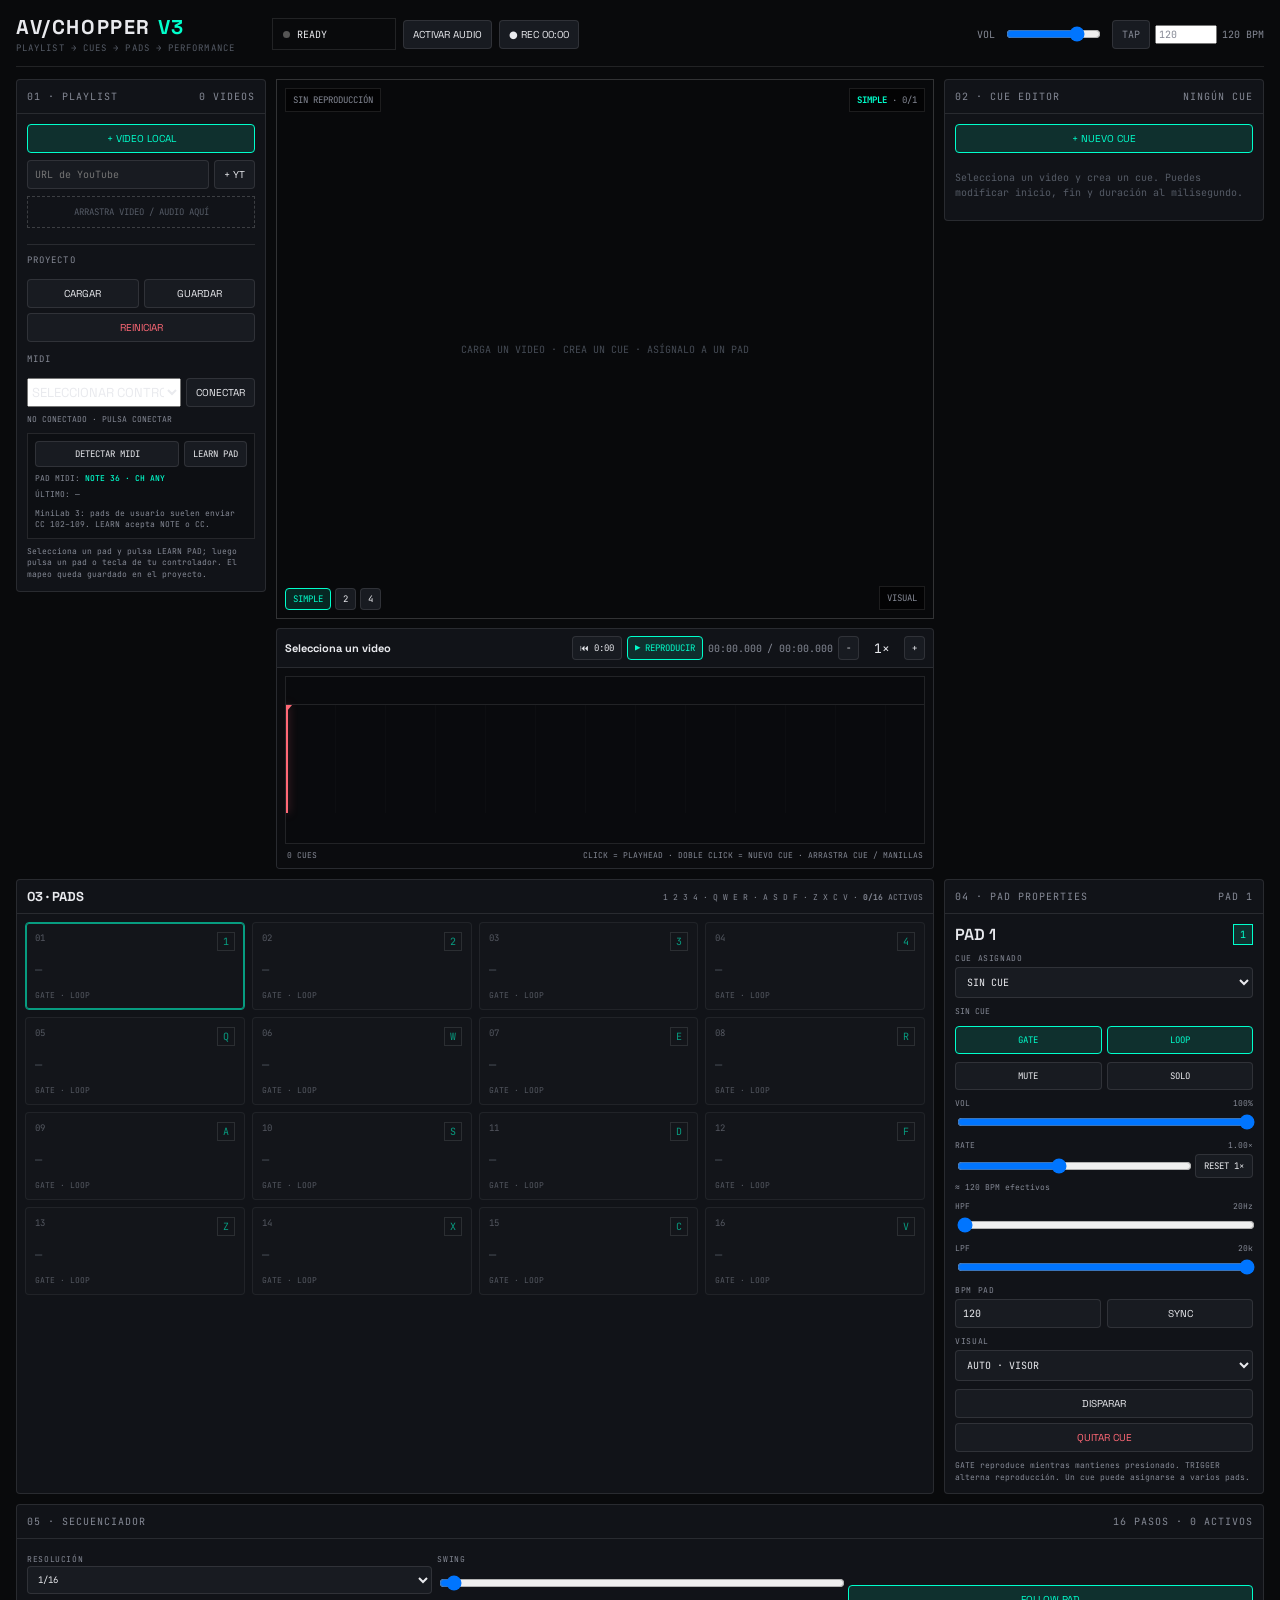
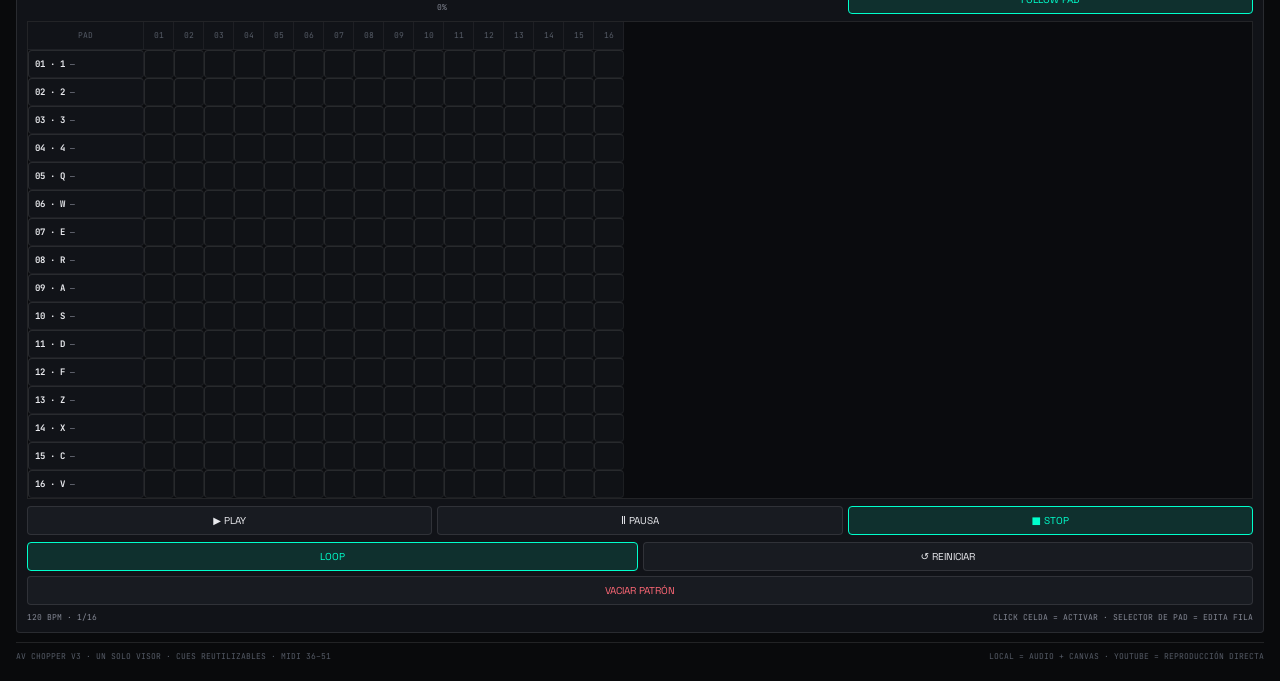
==== commit f7f3b6f9: "Enhance MIDI features and background cue support Updated MIDI mapping display and added background c" ====
--- a/index.html
+++ b/index.html
@@ -23,7 +23,7 @@
 .playlist{display:grid;gap:4px;max-height:390px;overflow:auto}.playlist-row{display:grid;grid-template-columns:1fr 26px;gap:4px}.playlist-main{display:grid;grid-template-columns:8px 1fr auto;gap:7px;align-items:center;padding:8px;text-align:left;min-width:0}.playlist-row.selected .playlist-main{border-color:var(--cyan);background:var(--cyan-dim)}.source-dot{width:7px;height:7px;border-radius:50%;background:var(--cyan)}.source-dot.youtube{background:var(--red)}.playlist-name{overflow:hidden;text-overflow:ellipsis;white-space:nowrap;font:10px var(--mono)}.playlist-meta{font:8px var(--mono);color:var(--dim)}.playlist-delete{padding:0;color:var(--red)}.project-grid{display:grid;grid-template-columns:1fr 1fr;gap:5px}.project-grid .wide{grid-column:1/-1}.midi-row{display:grid;grid-template-columns:1fr auto;gap:5px}.midi-row select{min-width:0}.midi-status,.hint{font:8px var(--mono);line-height:1.45;color:var(--dim)}
 .midi-card{display:grid;gap:6px;padding:7px;border:1px solid var(--line);background:#0d0f13}.midi-monitor{display:grid;gap:3px;font:8px var(--mono);color:var(--dim);min-height:29px}.midi-monitor strong{color:var(--cyan);font-weight:500}.midi-learn-row{display:grid;grid-template-columns:1fr auto;gap:5px}.midi-learn-row button{padding:6px 8px;font:9px var(--mono)}
 .seq-controls{display:grid;grid-template-columns:1fr 1fr 1fr;gap:5px}.seq-controls select,.seq-controls input{width:100%;background:var(--raised);border:1px solid var(--line);padding:6px;border-radius:var(--r);font:9px var(--mono)}.seq-grid-wrap{overflow:auto;border:1px solid var(--line);background:#0a0b0e}.seq-grid{display:grid;grid-template-columns:116px repeat(16,30px);min-width:596px}.seq-cell,.seq-head,.seq-label{height:28px;border-right:1px solid rgba(255,255,255,.055);border-bottom:1px solid rgba(255,255,255,.055)}.seq-head{display:grid;place-items:center;font:8px var(--mono);color:var(--faint);background:#111318;position:sticky;top:0;z-index:2}.seq-label{display:flex;align-items:center;gap:5px;padding:0 6px;font:8px var(--mono);background:#111318;position:sticky;left:0;z-index:3;overflow:hidden}.seq-label strong{font-size:9px;color:var(--text)}.seq-label span{overflow:hidden;text-overflow:ellipsis;white-space:nowrap;color:var(--dim)}.seq-cell{position:relative;padding:3px;background:#101216;cursor:pointer}.seq-cell:hover{background:#1b2027}.seq-cell.active{background:var(--cyan-dim);box-shadow:inset 0 0 0 1px var(--cyan)}.seq-cell.current{box-shadow:inset 0 0 0 1px var(--yellow)}.seq-cell.current.active{box-shadow:inset 0 0 0 1px var(--cyan),inset 0 -3px 0 var(--yellow)}.seq-dot{display:block;width:100%;height:100%;background:transparent}.seq-cell.active .seq-dot{background:var(--cyan)}.seq-summary{display:flex;justify-content:space-between;gap:8px;font:8px var(--mono);color:var(--dim)}
-.center{display:grid;gap:9px;min-width:0}.visor{position:relative;height:min(48vw,540px);min-height:320px;overflow:hidden;background:#050608;border:1px solid var(--line2);contain:paint}.visor canvas{display:block;width:100%;height:100%;background:#050608}.visor-overlay{position:absolute;inset:0;pointer-events:none}.visor-top,.visor-bottom{position:absolute;left:8px;right:8px;display:flex;justify-content:space-between;align-items:flex-start;gap:8px}.visor-top{top:8px}.visor-bottom{bottom:8px;align-items:end}.visor-chip{padding:5px 7px;background:rgba(0,0,0,.65);border:1px solid var(--line);font:9px var(--mono);color:var(--dim)}.visor-chip strong{color:var(--cyan)}.visor-empty{position:absolute;inset:0;display:grid;place-items:center;text-align:center;color:#454b55;font:10px var(--mono)}.visual-buttons{display:flex;gap:4px;pointer-events:auto}.visual-buttons button{padding:4px 7px;font:9px var(--mono)}.yt-preview{position:absolute;inset:0;display:none;background:#000;pointer-events:auto}.yt-preview.show{display:block}.yt-preview iframe{width:100%;height:100%;border:0}
+.center{display:grid;gap:9px;min-width:0}.visor{position:relative;height:min(48vw,540px);min-height:320px;overflow:hidden;background:#050608;border:1px solid var(--line2);contain:paint}.visor canvas{display:block;width:100%;height:100%;background:#050608}.visor-overlay{position:absolute;inset:0;pointer-events:none}.visor-top,.visor-bottom{position:absolute;left:8px;right:8px;display:flex;justify-content:space-between;align-items:flex-start;gap:8px}.visor-top{top:8px}.visor-bottom{bottom:8px;align-items:end}.visor-chip{padding:5px 7px;background:rgba(0,0,0,.65);border:1px solid var(--line);font:9px var(--mono);color:var(--dim)}.visor-chip strong{color:var(--cyan)}.visor-empty{position:absolute;inset:0;display:grid;place-items:center;text-align:center;color:#454b55;font:10px var(--mono)}.visual-buttons{display:flex;gap:4px;pointer-events:auto}.visual-buttons button{padding:4px 7px;font:9px var(--mono)}.yt-preview{position:absolute;inset:0;display:none;background:#000;pointer-events:auto}.yt-preview.show{display:block}.yt-preview iframe{width:100%;height:100%;border:0}.background-layer{position:absolute;inset:0;display:none;background:#000;z-index:1}.background-layer.show{display:block}.background-layer video{width:100%;height:100%;object-fit:cover;display:block}.background-layer iframe{width:100%;height:100%;border:0}.visor canvas{position:relative;z-index:2}.visor-overlay{z-index:3}.bg-controls{display:grid;grid-template-columns:1fr auto;gap:5px}.bg-controls select{width:100%;background:var(--raised);border:1px solid var(--line);padding:6px;border-radius:var(--r);font:9px var(--mono)}.bg-state{font:8px var(--mono);color:var(--dim);margin-top:4px}.transport-row{display:grid;grid-template-columns:1fr 1fr 1fr;gap:5px}
 .timeline-panel{min-width:0;overflow:hidden}.timeline-toolbar{display:flex;align-items:center;gap:5px;padding:7px 8px;border-bottom:1px solid var(--line);min-width:0}.timeline-toolbar .title{flex:1;min-width:80px;overflow:hidden;text-overflow:ellipsis;white-space:nowrap;font-size:11px}.timeline-toolbar .time{font:10px var(--mono);color:var(--dim);white-space:nowrap}.timeline-toolbar button{padding:5px 7px;font:9px var(--mono)}.timeline-toolbar .zoom-label{min-width:35px;text-align:center}.timeline-wrap{padding:8px;background:#0b0c0f;min-width:0}.timeline-viewport{height:168px;width:100%;overflow:auto;overflow-x:auto;overflow-y:hidden;border:1px solid var(--line);background:#090a0d;min-width:0;contain:layout paint}.timeline-content{position:relative;width:100%;min-width:600px;height:136px}.ruler{position:absolute;left:0;top:0;height:28px;min-width:100%;border-bottom:1px solid var(--line)}.ruler span{position:absolute;top:8px;transform:translateX(-50%);font:8px var(--mono);color:var(--faint);white-space:nowrap}.track{position:absolute;left:0;right:0;top:28px;height:108px;background:repeating-linear-gradient(90deg,transparent 0,transparent 49px,rgba(255,255,255,.035) 50px)}.cue-layer{position:absolute;inset:16px 0 12px}.cue-block{position:absolute;top:10px;height:68px;min-width:8px;padding:7px 11px;background:var(--green);color:#07120b;border:1px solid #d6ffe0;border-radius:3px;overflow:hidden;cursor:grab;display:flex;flex-direction:column;justify-content:space-between;touch-action:none;user-select:none}.cue-block:active{cursor:grabbing}.cue-block.selected{background:var(--cyan);box-shadow:0 0 0 2px rgba(0,255,204,.2)}.cue-block strong{font-size:11px;white-space:nowrap;overflow:hidden;text-overflow:ellipsis}.cue-block small{font:8px var(--mono);white-space:nowrap}.cue-handle{position:absolute;top:0;bottom:0;width:8px;background:rgba(0,0,0,.12);opacity:0}.cue-block:hover .cue-handle,.cue-block.selected .cue-handle{opacity:.85}.cue-handle.start{left:0;cursor:ew-resize}.cue-handle.end{right:0;cursor:ew-resize}.playhead{position:absolute;top:0;bottom:0;width:2px;background:var(--red);box-shadow:0 0 8px rgba(255,104,118,.5);z-index:4;pointer-events:none}.playhead:before{content:"";position:absolute;left:-4px;top:0;border-left:5px solid transparent;border-right:5px solid transparent;border-top:6px solid var(--red)}.timeline-status{display:flex;justify-content:space-between;gap:10px;padding:6px 2px 0;color:var(--dim);font:8px var(--mono)}
 .cue-panel .panel-body,.pad-panel .panel-body{display:grid;gap:8px}.cue-title{font-size:15px;font-weight:600;overflow:hidden;text-overflow:ellipsis;white-space:nowrap}.empty{padding:10px 0;color:var(--faint);font:10px var(--mono);line-height:1.45}.field{display:grid;gap:4px}.field label,.small-label{font:8px var(--mono);color:var(--dim);letter-spacing:.08em}.time-grid{display:grid;grid-template-columns:1fr 1fr;gap:6px}.time-grid .full{grid-column:1/-1}.cue-tools{display:grid;grid-template-columns:1fr 1fr;gap:5px}.cue-tools .wide{grid-column:1/-1}.assign-grid{display:grid;grid-template-columns:repeat(4,1fr);gap:4px}.assign-pad{padding:6px 3px;font:9px var(--mono);text-align:left}.assign-pad span{display:block;overflow:hidden;text-overflow:ellipsis;white-space:nowrap}.assign-pad small{display:block;margin-top:2px;color:var(--dim);font:7px var(--mono)}.assign-pad.active small{color:var(--cyan)}
 .performance{display:grid;grid-template-columns:minmax(0,1fr) 320px;gap:10px;margin-top:10px}.performance>*{min-width:0}.pads-head{display:flex;align-items:center;justify-content:space-between;padding:8px 10px;border-bottom:1px solid var(--line)}.pads-head strong{font-size:13px}.pads-head span{font:8px var(--mono);color:var(--dim)}.pads-grid{display:grid;grid-template-columns:repeat(4,1fr);gap:7px;padding:8px}.pad{position:relative;min-height:88px;padding:9px;text-align:left;background:#15181d;display:grid;grid-template-columns:1fr auto;grid-template-rows:auto 1fr auto;gap:5px;overflow:hidden;touch-action:none}.pad:hover{border-color:var(--line2)}.pad.selected{border-color:var(--cyan);box-shadow:inset 0 0 0 1px var(--cyan)}.pad.playing{border-color:var(--cyan);background:var(--cyan-dim)}.pad.empty{opacity:.58}.pad-num{font:9px var(--mono);color:var(--dim)}.pad kbd{justify-self:end;padding:2px 5px;border:1px solid var(--line2);font:10px var(--mono);color:var(--cyan)}.pad strong{grid-column:1/-1;align-self:center;overflow:hidden;text-overflow:ellipsis;white-space:nowrap;font-size:12px}.pad small{grid-column:1/-1;font:8px var(--mono);color:var(--dim)}.pad i{position:absolute;left:0;bottom:0;width:100%;height:3px;background:var(--cyan);transform:scaleX(0);transform-origin:left}.pad.playing i{transform:scaleX(1)}
@@ -68,7 +68,8 @@
       <div id="midiStatus" class="midi-status">NO CONECTADO · PULSA CONECTAR</div>
       <div class="midi-card">
         <div class="midi-learn-row"><button id="midiDetectButton" class="btn">DETECTAR MIDI</button><button id="midiLearnButton" class="btn">LEARN PAD</button></div>
-        <div class="midi-monitor"><div>PAD MIDI: <strong id="midiPadMapping">36 · CH ANY</strong></div><div>ÚLTIMO: <span id="midiLastMessage">—</span></div></div>
+        <div class="midi-monitor"><div>PAD MIDI: <strong id="midiPadMapping">NOTE 36 · CH ANY</strong></div><div>ÚLTIMO: <span id="midiLastMessage">—</span></div></div>
+        <div class="hint">MiniLab 3: pads de usuario suelen enviar CC 102–109. LEARN acepta NOTE o CC.</div>
       </div>
       <div class="hint">Selecciona un pad y pulsa LEARN PAD; luego pulsa un pad o tecla de tu controlador. El mapeo queda guardado en el proyecto.</div>
     </div>
@@ -77,6 +78,7 @@
   <section class="center">
     <div class="visor">
       <canvas id="outputCanvas" width="1280" height="720"></canvas>
+      <div id="backgroundLayer" class="background-layer"></div>
       <div class="visor-overlay">
         <div class="visor-top"><div class="visor-chip" id="visorContext">SIN REPRODUCCIÓN</div><div class="visor-chip"><strong id="visualizerModeLabel">SIMPLE</strong> · <span id="visualSourceCount">0/1</span></div></div>
         <div id="visualizerPlaceholder" class="visor-empty">CARGA UN VIDEO · CREA UN CUE · ASÍGNALO A UN PAD</div>
@@ -112,6 +114,8 @@
       <div id="cuePropsEmpty" class="empty">Selecciona un video y crea un cue. Puedes modificar inicio, fin y duración al milisegundo.</div>
       <div id="cuePropsForm" hidden>
         <div class="cue-title" id="cueEditorTitle">Cue</div>
+        <div class="bg-controls" style="margin-bottom:8px"><button id="cueBackgroundButton" class="btn">▶ BACKGROUND CUE</button><button id="cueBackgroundStop" class="btn danger">■</button></div>
+        <div id="cueBackgroundState" class="bg-state">SIN BACKGROUND · el cue se reproduce en loop, sin audio</div>
         <div class="field"><label>NOMBRE</label><input id="cueNameInput"></div>
         <div class="time-grid">
           <div class="field"><label>INICIO</label><input id="cueStartInput" class="mono" placeholder="00:00.000"></div>
@@ -158,14 +162,19 @@
   <div class="panel-head"><span>05 · SECUENCIADOR</span><span id="seqStatus">16 PASOS · 0 ACTIVOS</span></div>
   <div class="panel-body stack">
     <div class="seq-controls">
-      <div><label class="small-label">RESOLUCIÓN</label><select id="seqDivision"><option value="1/16">1/16</option><option value="1/8">1/8</option><option value="1/4">1/4</option></select></div>
+      <div><label class="small-label">RESOLUCIÓN</label><select id="seqDivision"><option value="1/16">1/16</option><option value="1/8">1/8</option><option value="1/4">1/4</option><option value="1/2">1/2</option></select></div>
       <div><label class="small-label">SWING</label><input id="seqSwing" type="range" min="0" max="50" value="0" step="1"><div id="seqSwingOutput" class="hint">0%</div></div>
       <div style="display:grid;align-items:end"><button id="seqFollowButton" type="button" class="btn wide active">FOLLOW PAD</button></div>
     </div>
     <div id="seqGridWrap" class="seq-grid-wrap"><div id="seqGrid" class="seq-grid"></div></div>
+    <div class="transport-row">
+      <button id="seqPlayButton" type="button" class="btn active">▶ PLAY / RESUME</button>
+      <button id="seqPauseButton" type="button" class="btn">Ⅱ PAUSA</button>
+      <button id="seqStopButton" type="button" class="btn">■ STOP</button>
+    </div>
     <div class="cue-tools">
-      <button id="seqPlayButton" type="button" class="btn wide active">▶ REPRODUCIR SECUENCIA</button>
       <button id="seqLoopButton" type="button" class="btn active">LOOP</button>
+      <button id="seqRestartButton" type="button" class="btn">↺ REINICIAR</button>
       <button id="seqClearButton" type="button" class="btn danger wide">VACIAR PATRÓN</button>
     </div>
     <div class="seq-summary"><span id="seqPatternInfo">120 BPM · 1/16</span><span>CLICK CELDA = ACTIVAR · SELECTOR DE PAD = EDITA FILA</span></div>
@@ -207,7 +216,8 @@
   SEQ_DIVISIONS: {
     "1/16": 0.25,
     "1/8": 0.5,
-    "1/4": 1
+    "1/4": 1,
+    "1/2": 2
   },
   SEQ_LOOKAHEAD: 0.10,
   SEQ_SCHEDULER_MS: 25
@@ -286,7 +296,9 @@
   return {
     id: index + 1,
     key: CONFIG.KEY_MAP[index],
+    midiType: "note",
     midiNote: CONFIG.MIDI_BASE + index,
+    midiCC: index < 8 ? 102 + index : null,
     midiChannel: null,
     cueId: null,
     playMode: "gate",
@@ -327,6 +339,8 @@
 
   visualizerMode: "simple",
   visualSources: [],
+  backgroundCueId: null,
+  backgroundEngine: null,
 
   master: CONFIG.DEFAULT_MASTER,
   bpm: CONFIG.DEFAULT_BPM,
@@ -363,6 +377,7 @@
     division: "1/16",
     swing: 0,
     playing: false,
+    paused: false,
     index: -1,
     loop: true,
     followPad: true,
@@ -413,6 +428,11 @@
   midiStatus: $("midiStatus"),
   midiPadMapping: $("midiPadMapping"),
   midiLastMessage: $("midiLastMessage"),
+
+  backgroundLayer: $("backgroundLayer"),
+  cueBackground: $("cueBackgroundButton"),
+  cueBackgroundStop: $("cueBackgroundStop"),
+  cueBackgroundState: $("cueBackgroundState"),
 
   visorContext: $("visorContext"),
   canvas: $("outputCanvas"),
@@ -499,6 +519,9 @@
   seqSwingOutput: $("seqSwingOutput"),
   seqFollow: $("seqFollowButton"),
   seqPlay: $("seqPlayButton"),
+  seqPause: $("seqPauseButton"),
+  seqStop: $("seqStopButton"),
+  seqRestart: $("seqRestartButton"),
   seqLoop: $("seqLoopButton"),
   seqClear: $("seqClearButton"),
   seqPatternInfo: $("seqPatternInfo")
@@ -907,6 +930,97 @@
 }
 
 /* ==========================================================
+   BACKGROUND CUE
+========================================================== */
+
+function stopBackgroundCue() {
+  const engine = state.backgroundEngine;
+  if (engine?.videoEl) {
+    try { engine.videoEl.pause(); } catch {}
+    try { engine.videoEl.remove(); } catch {}
+  }
+  if (engine?.player) {
+    try { engine.player.destroy(); } catch {}
+  }
+  if (engine?.host) {
+    try { engine.host.remove(); } catch {}
+  }
+  state.backgroundEngine = null;
+  state.backgroundCueId = null;
+  dom.backgroundLayer.innerHTML = "";
+  dom.backgroundLayer.classList.remove("show");
+  dom.cueBackgroundState.textContent = "SIN BACKGROUND · el cue se reproduce en loop, sin audio";
+  renderCanvas();
+}
+
+async function startBackgroundCue(cue) {
+  if (!cue) return;
+  const video = cueVideo(cue);
+  if (!video) return;
+  stopBackgroundCue();
+  state.backgroundCueId = cue.id;
+
+  if (video.sourceType === "local") {
+    if (!video.sourceUrl) {
+      toast("Vincula primero el archivo local");
+      state.backgroundCueId = null;
+      return;
+    }
+    const el = document.createElement(video.mediaKind === "audio" ? "audio" : "video");
+    el.src = video.sourceUrl;
+    el.preload = "auto";
+    el.loop = true;
+    el.muted = true;
+    el.playsInline = true;
+    el.volume = 0;
+    el.style.cssText = "width:100%;height:100%;object-fit:cover;display:block";
+    dom.backgroundLayer.appendChild(el);
+    state.backgroundEngine = { kind: "local", videoEl: el, videoId: video.id };
+    dom.backgroundLayer.classList.add("show");
+    const play = () => {
+      try { el.currentTime = cue.startTime; } catch {}
+      el.play().catch(() => toast("El navegador bloqueó el background; pulsa el botón otra vez"));
+    };
+    if (el.readyState >= 1) play(); else el.addEventListener("loadedmetadata", play, { once: true });
+  } else {
+    try {
+      await loadYouTubeAPI();
+      const host = document.createElement("div");
+      host.style.cssText = "width:100%;height:100%";
+      dom.backgroundLayer.appendChild(host);
+      state.backgroundEngine = { kind: "youtube", host, player: null, videoId: video.id };
+      const player = new YT.Player(host, {
+        width: "100%", height: "100%", videoId: video.youtubeId,
+        playerVars: { autoplay: 0, controls: 0, playsinline: 1, rel: 0, loop: 1, playlist: video.youtubeId },
+        events: {
+          onReady: e => {
+            if (!state.backgroundEngine) return;
+            state.backgroundEngine.player = e.target;
+            e.target.mute();
+            e.target.seekTo(cue.startTime, true);
+            e.target.playVideo();
+            dom.backgroundLayer.classList.add("show");
+          }
+        }
+      });
+      state.backgroundEngine.player = player;
+    } catch {
+      state.backgroundCueId = null;
+      toast("No se pudo iniciar el background de YouTube");
+    }
+  }
+  dom.cueBackgroundState.textContent = `BACKGROUND · ${cue.name} · LOOP · AUDIO OFF`;
+  renderCanvas();
+}
+
+function toggleBackgroundCue() {
+  const cue = selectedCue();
+  if (!cue) return;
+  if (state.backgroundCueId === cue.id) stopBackgroundCue();
+  else startBackgroundCue(cue);
+}
+
+/* ==========================================================
    VISUAL
 ========================================================== */
 
@@ -1098,6 +1212,21 @@
     dom.visorContext.textContent = `PREVIEW · ${cue?.name || "CUE"}`;
     dom.placeholder.hidden = true;
     return;
+  }
+
+  if (!state.preview.playing && state.backgroundCueId) {
+    const bgCue = getCue(state.backgroundCueId);
+    const bgVideo = bgCue ? cueVideo(bgCue) : null;
+    if (bgCue?.imageUrl) {
+      const entry = getImageEntry(bgCue.imageUrl);
+      if (entry?.loaded) drawCoverImage(ctx, entry.img, { x: 0, y: 0, w: width, h: height });
+    } else if (bgVideo?.sourceType === "local" && bgVideo.mediaKind === "video" && state.backgroundEngine?.videoEl?.readyState >= 2) {
+      drawCover(ctx, state.backgroundEngine.videoEl, { x: 0, y: 0, w: width, h: height });
+    } else if (bgVideo?.sourceType === "youtube") {
+      // YouTube is rendered by the iframe layer, not canvas.
+    } else {
+      drawImageOrNotice(ctx, { x: 0, y: 0, w: width, h: height }, cueFallbackImageUrl(bgVideo), "BACKGROUND");
+    }
   }
 
   const active = state.visualSources
@@ -2337,50 +2466,43 @@
 function startMIDILearn() {
   const pad = selectedPad();
   if (!pad) return;
-
   if (!state.midiAccess) {
-    requestMIDI();
-    toast("Primero conecta / selecciona el controlador MIDI");
+    requestMIDI().then(ok => { if (ok) startMIDILearn(); });
     return;
   }
-
   if (!state.midiInputId) {
-    toast("Selecciona un controlador MIDI");
-    return;
-  }
-
+    const inputs = [...state.midiAccess.inputs.values()];
+    if (inputs.length === 1) selectMIDI(inputs[0].id);
+    else { toast("Selecciona un controlador MIDI"); return; }
+  }
   state.midiLearnPadId = pad.id;
   dom.midiLearn.textContent = "ESPERANDO…";
   dom.midiLearn.classList.add("active");
-  dom.midiStatus.textContent = `LEARN PAD ${pad.id} · PULSA EL CONTROL`;
-}
-
-function finishMIDILearn(note) {
+  dom.midiStatus.textContent = `LEARN PAD ${pad.id} · PULSA NOTE O PAD`;
+}
+
+function finishMIDILearn(type, number, channel) {
   const pad = getPad(state.midiLearnPadId);
   if (!pad) return;
-
-  pad.midiNote = note;
-  pad.midiChannel = null;
+  pad.midiType = type;
+  pad.midiNote = type === "note" ? number : null;
+  pad.midiCC = type === "cc" ? number : null;
+  pad.midiChannel = channel;
   state.midiLearnPadId = null;
-
   dom.midiLearn.textContent = "LEARN PAD";
   dom.midiLearn.classList.remove("active");
-  dom.midiStatus.textContent = `PAD ${pad.id} ASIGNADO · NOTE ${note}`;
-
+  dom.midiStatus.textContent = `PAD ${pad.id} ← ${type.toUpperCase()} ${number}`;
   renderAll();
-  toast(`PAD ${pad.id} ← MIDI Note ${note}`);
+  toast(`PAD ${pad.id} ← MIDI ${type.toUpperCase()} ${number}`);
 }
 
 function renderMidiMapping() {
   const pad = selectedPad();
   if (!pad) return;
-
-  dom.midiPadMapping.textContent = `${pad.midiNote} · CH ${pad.midiChannel == null ? "ANY" : pad.midiChannel + 1}`;
-
-  dom.midiLearn.classList.toggle(
-    "active",
-    state.midiLearnPadId === pad.id
-  );
+  const type = pad.midiType || "note";
+  const number = type === "cc" ? pad.midiCC : pad.midiNote;
+  dom.midiPadMapping.textContent = `${type.toUpperCase()} ${number ?? "—"} · CH ${pad.midiChannel == null ? "ANY" : pad.midiChannel + 1}`;
+  dom.midiLearn.classList.toggle("active", state.midiLearnPadId === pad.id);
 }
 
 function describeMIDI(statusByte, data1, data2) {
@@ -2404,7 +2526,6 @@
   const [statusByte = 0, data1 = 0, data2 = 0] = event.data || [];
   const command = statusByte & 0xf0;
   const channel = statusByte & 0x0f;
-
   dom.midiLastMessage.textContent = describeMIDI(statusByte, data1, data2);
 
   if (state.midiDetecting) {
@@ -2416,43 +2537,46 @@
     return;
   }
 
-  if (
-    state.midiLearnPadId &&
-    command === 0x90 &&
-    data2 > 0
-  ) {
-    finishMIDILearn(data1);
+  const isNoteOn = command === 0x90 && data2 > 0;
+  const isNoteOff = command === 0x80 || (command === 0x90 && data2 === 0);
+  const isCC = command === 0xb0;
+
+  if (state.midiLearnPadId && (isNoteOn || (isCC && data2 > 0))) {
+    finishMIDILearn(isCC ? "cc" : "note", data1, channel);
     return;
   }
 
-  if (command === 0x90 && data2 > 0 || command === 0x80 || (command === 0x90 && data2 === 0)) {
-    const isNoteOn = command === 0x90 && data2 > 0;
-    const pad = pads.find(item =>
-      item.midiNote === data1 &&
-      (item.midiChannel == null || item.midiChannel === channel)
-    );
-
-    if (pad) {
-      if (isNoteOn) pressPad(pad.id);
-      else releasePad(pad.id);
-    }
-  }
-
-  if (command === 0xb0) {
-    const pad = selectedPad();
-
-    if (!pad) return;
-
+  const pad = pads.find(item => {
+    const type = item.midiType || "note";
+    const number = type === "cc" ? item.midiCC : item.midiNote;
+    const match = number === data1 && (item.midiChannel == null || item.midiChannel === channel);
+    if (type === "cc") return isCC && match;
+    return (isNoteOn || isNoteOff) && match;
+  });
+
+  if (pad) {
+    const type = pad.midiType || "note";
+    if (type === "cc") {
+      if (data2 > 0) pressPad(pad.id);
+      else if (pad.playMode === "gate") releasePad(pad.id);
+    } else if (isNoteOn) {
+      pressPad(pad.id);
+    } else if (isNoteOff) {
+      releasePad(pad.id);
+    }
+  }
+
+  if (isCC) {
+    const selected = selectedPad();
+    if (!selected) return;
     if (data1 === 112) {
-      pad.highPass = 20 + (data2 / 127) * 7980;
-      if (pad.hp) pad.hp.frequency.value = pad.highPass;
-    }
-
+      selected.highPass = 20 + (data2 / 127) * 7980;
+      if (selected.hp) selected.hp.frequency.value = selected.highPass;
+    }
     if (data1 === 113) {
-      pad.lowPass = 20 + (data2 / 127) * 19980;
-      if (pad.lp) pad.lp.frequency.value = pad.lowPass;
-    }
-
+      selected.lowPass = 20 + (data2 / 127) * 19980;
+      if (selected.lp) selected.lp.frequency.value = selected.lowPass;
+    }
     renderPadProps();
   }
 }
@@ -2587,7 +2711,8 @@
 }
 
 function seqBaseMs() {
-  return (60000 / Math.max(1, state.bpm)) * divisionBeats();
+  const beats = CONFIG.SEQ_DIVISIONS[state.sequencer.division] || 0.25;
+  return (60000 / Math.max(30, state.bpm)) * beats;
 }
 
 function seqStepDelayMs(index) {
@@ -2694,10 +2819,10 @@
   );
 
   dom.seqStatus.textContent = `${CONFIG.SEQ_STEPS} PASOS · ${activeCount} ACTIVOS${state.sequencer.playing ? ` · PASO ${state.sequencer.index + 1}` : ""}`;
-  dom.seqPlay.textContent = state.sequencer.playing
-    ? "■ DETENER SECUENCIA"
-    : "▶ REPRODUCIR SECUENCIA";
+  dom.seqPlay.textContent = state.sequencer.playing ? "▶ EN CURSO" : (state.sequencer.paused ? "▶ RESUME" : "▶ PLAY");
   dom.seqPlay.classList.toggle("active", state.sequencer.playing);
+  dom.seqPause.classList.toggle("active", state.sequencer.paused);
+  dom.seqStop.classList.toggle("active", !state.sequencer.playing && !state.sequencer.paused && state.sequencer.index < 0);
   dom.seqLoop.classList.toggle("active", state.sequencer.loop);
   dom.seqFollow.classList.toggle("active", state.sequencer.followPad);
   dom.seqDivision.value = state.sequencer.division;
@@ -2793,53 +2918,60 @@
 }
 
 async function playSequencer() {
-  if (state.sequencer.playing) {
-    stopSequencer();
-    return;
-  }
-
-  const activeCount = state.sequencer.pattern.reduce(
-    (sum, step) => sum + step.pads.length,
-    0
-  );
-
-  if (!activeCount) {
-    toast("Activa al menos una celda del patrón");
-    return;
-  }
-
-  try {
-    await ensureAudio();
-  } catch {
-    return;
-  }
+  if (state.sequencer.playing) return;
+  const activeCount = state.sequencer.pattern.reduce((sum, step) => sum + step.pads.length, 0);
+  if (!activeCount) { toast("Activa al menos una celda del patrón"); return; }
+  try { await ensureAudio(); } catch { return; }
 
   state.sequencer.playing = true;
-  state.sequencer.index = -1;
-  state.sequencer.cursor = -1;
+  state.sequencer.paused = false;
   state.sequencer.scheduleToken += 1;
+  if (state.sequencer.index < 0 || state.sequencer.index >= CONFIG.SEQ_STEPS - 1) {
+    state.sequencer.cursor = -1;
+    state.sequencer.index = -1;
+  } else {
+    state.sequencer.cursor = state.sequencer.index;
+  }
   state.sequencer.nextDue = performance.now();
-
   renderSequencer(false);
   scheduleSequencer();
+}
+
+function pauseSequencer() {
+  if (!state.sequencer.playing) return;
+  state.sequencer.scheduleToken += 1;
+  state.sequencer.playing = false;
+  state.sequencer.paused = true;
+  clearTimeout(state.sequencer.schedulerTimer);
+  state.sequencer.schedulerTimer = null;
+  for (const padId of state.sequencer.activePads) {
+    const pad = getPad(padId);
+    if (pad?.sequenceOwned) stopPad(padId);
+  }
+  state.sequencer.activePads.clear();
+  renderSequencer(false);
 }
 
 function stopSequencer() {
   state.sequencer.scheduleToken += 1;
   state.sequencer.playing = false;
+  state.sequencer.paused = false;
   clearTimeout(state.sequencer.schedulerTimer);
   state.sequencer.schedulerTimer = null;
   state.sequencer.index = -1;
   state.sequencer.cursor = -1;
   state.sequencer.nextDue = 0;
-
   for (const padId of state.sequencer.activePads) {
     const pad = getPad(padId);
     if (pad?.sequenceOwned) stopPad(padId);
   }
-
   state.sequencer.activePads.clear();
   renderSequencer(false);
+}
+
+function restartSequencer() {
+  stopSequencer();
+  playSequencer();
 }
 
 /* ==========================================================
@@ -2852,6 +2984,7 @@
     globalBpm: state.bpm,
     masterVolume: state.master,
     visualizerMode: state.visualizerMode,
+    backgroundCueId: state.backgroundCueId,
 
     videos: videos.map(video => ({
       id: video.id,
@@ -2873,7 +3006,9 @@
     pads: pads.map(pad => ({
       id: pad.id,
       key: pad.key,
+      midiType: pad.midiType || "note",
       midiNote: pad.midiNote,
+      midiCC: pad.midiCC,
       midiChannel: pad.midiChannel,
       cueId: pad.cueId,
       playMode: pad.playMode,
@@ -2958,7 +3093,9 @@
   state.playhead = 0;
   state.midiLearnPadId = null;
   state.midiDetecting = false;
+  stopBackgroundCue();
   state.visualSources = [];
+  state.backgroundCueId = null;
   state.zoom = 1;
   state.sequencer.pattern = Array.from(
     { length: CONFIG.SEQ_STEPS },
@@ -2966,6 +3103,7 @@
   );
   state.sequencer.index = -1;
   state.sequencer.playing = false;
+  state.sequencer.paused = false;
   state.sequencer.activePads.clear();
 }
 
@@ -2992,9 +3130,8 @@
     ? clamp(Number(data.masterVolume), 0, 1)
     : CONFIG.DEFAULT_MASTER;
 
-  state.visualizerMode = CONFIG.VIS_LIMIT[data.visualizerMode]
-    ? data.visualizerMode
-    : "simple";
+  state.visualizerMode = CONFIG.VIS_LIMIT[data.visualizerMode] ? data.visualizerMode : "simple";
+  state.backgroundCueId = null;
 
   const validCueIds = new Set();
 
@@ -3021,6 +3158,8 @@
     if (!source) continue;
 
     const pad = pads[index];
+    pad.midiType = source.midiType === "cc" ? "cc" : "note";
+    pad.midiCC = Number.isFinite(Number(source.midiCC)) ? clamp(Number(source.midiCC), 0, 127) : (index < 8 ? 102 + index : null);
     pad.midiNote = Number.isFinite(Number(source.midiNote))
       ? clamp(Number(source.midiNote), 0, 127)
       : CONFIG.MIDI_BASE + index;
@@ -3350,6 +3489,8 @@
   });
 
   dom.cueNew.onclick = addCue;
+  dom.cueBackground.onclick = toggleBackgroundCue;
+  dom.cueBackgroundStop.onclick = stopBackgroundCue;
   dom.cuePreview.onclick = () => {
     const cue = selectedCue();
     if (cue) previewCue(cue);
@@ -3519,6 +3660,9 @@
 
   dom.seqFollow.onclick = toggleSequencerFollow;
   dom.seqPlay.onclick = playSequencer;
+  dom.seqPause.onclick = pauseSequencer;
+  dom.seqStop.onclick = stopSequencer;
+  dom.seqRestart.onclick = restartSequencer;
   dom.seqLoop.onclick = toggleSequencerLoop;
   dom.seqClear.onclick = () => {
     if (confirm("¿Vaciar patrón?")) clearSequencer();
@@ -3591,6 +3735,14 @@
     }
   });
 
+  if (state.backgroundCueId && state.backgroundEngine?.kind === "local") {
+    const cue = getCue(state.backgroundCueId);
+    const el = state.backgroundEngine.videoEl;
+    if (cue && el && Number.isFinite(el.currentTime) && el.currentTime >= cue.endTime - 0.03) {
+      try { el.currentTime = cue.startTime; el.play(); } catch {}
+    }
+  }
+
   updatePadProgress();
   renderCanvas();
   requestAnimationFrame(animationTick);
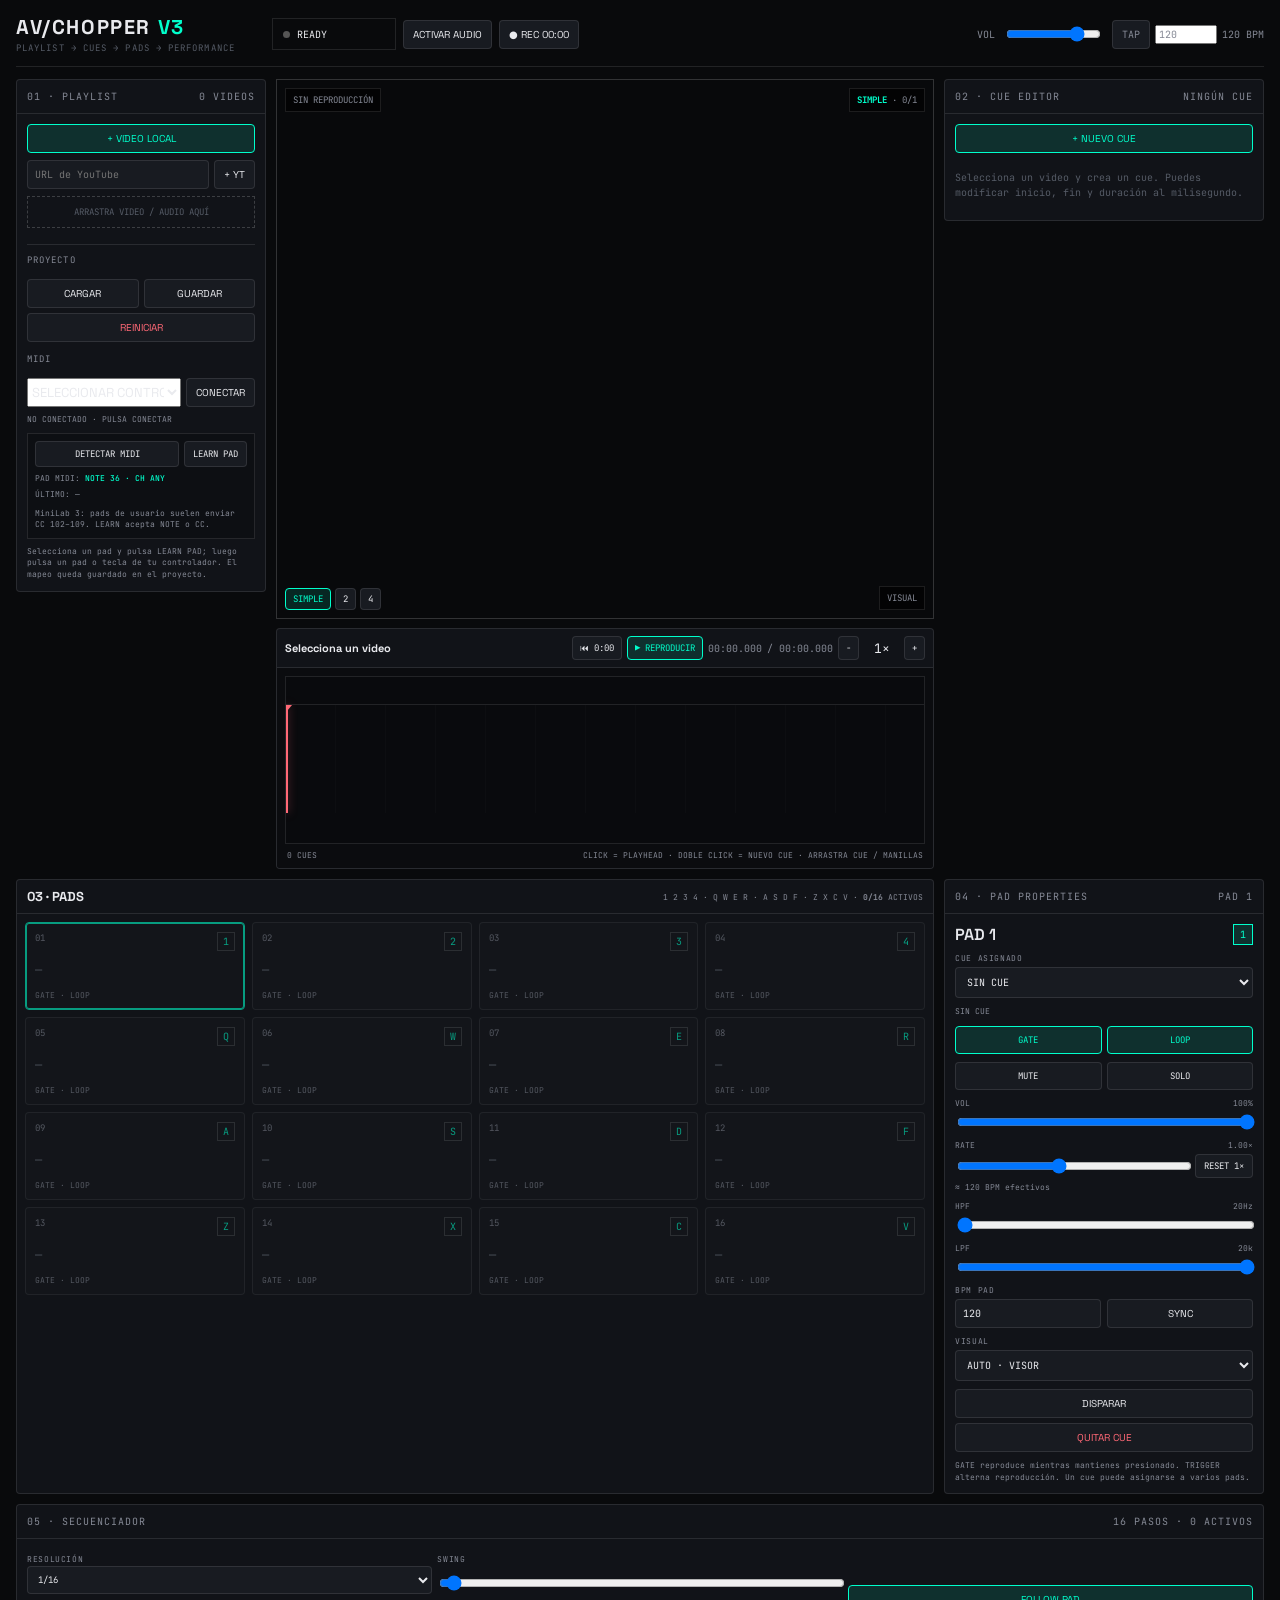
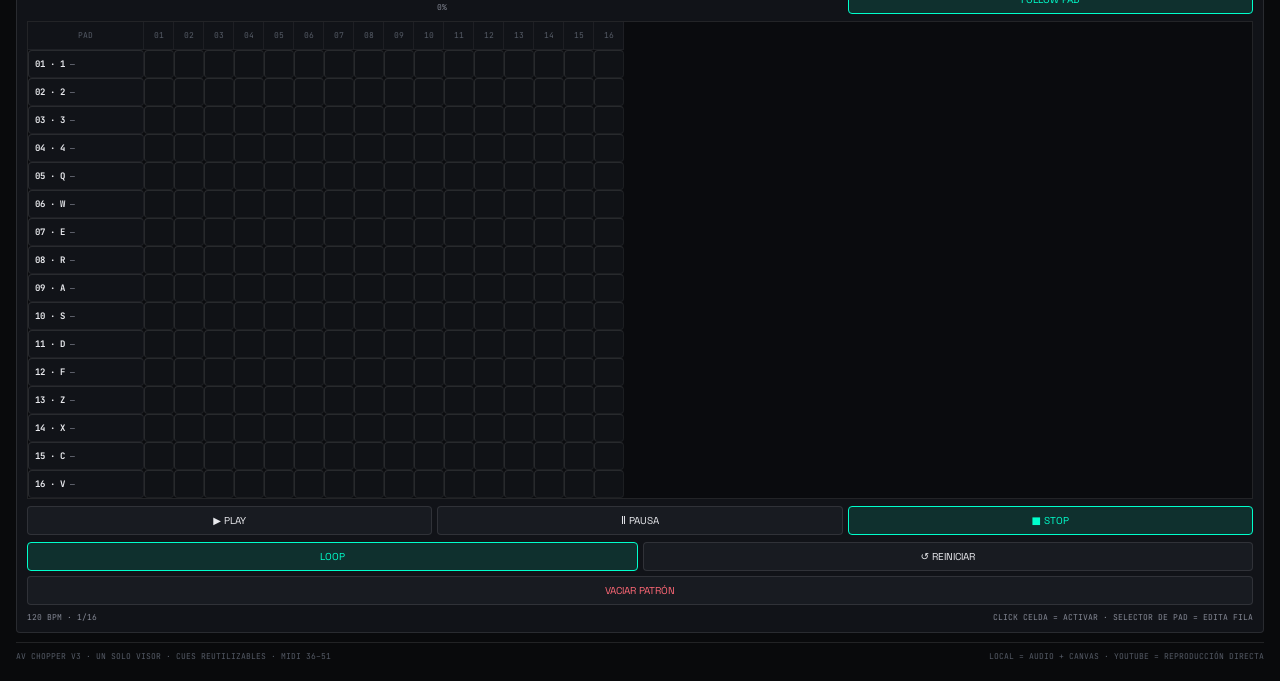
==== commit 89071aa8: "Update visualizer placeholder in index.html Removed placeholder text for visualizer." ====
--- a/index.html
+++ b/index.html
@@ -81,7 +81,7 @@
       <div id="backgroundLayer" class="background-layer"></div>
       <div class="visor-overlay">
         <div class="visor-top"><div class="visor-chip" id="visorContext">SIN REPRODUCCIÓN</div><div class="visor-chip"><strong id="visualizerModeLabel">SIMPLE</strong> · <span id="visualSourceCount">0/1</span></div></div>
-        <div id="visualizerPlaceholder" class="visor-empty">CARGA UN VIDEO · CREA UN CUE · ASÍGNALO A UN PAD</div>
+        <div id="visualizerPlaceholder" class="visor-empty"> </div>
         <div id="ytPreview" class="yt-preview"></div>
         <div class="visor-bottom"><div id="visualizerModeButtons" class="visual-buttons"><button data-mode="simple" class="active">SIMPLE</button><button data-mode="split2">2</button><button data-mode="split4">4</button></div><div class="visor-chip">VISUAL</div></div>
       </div>
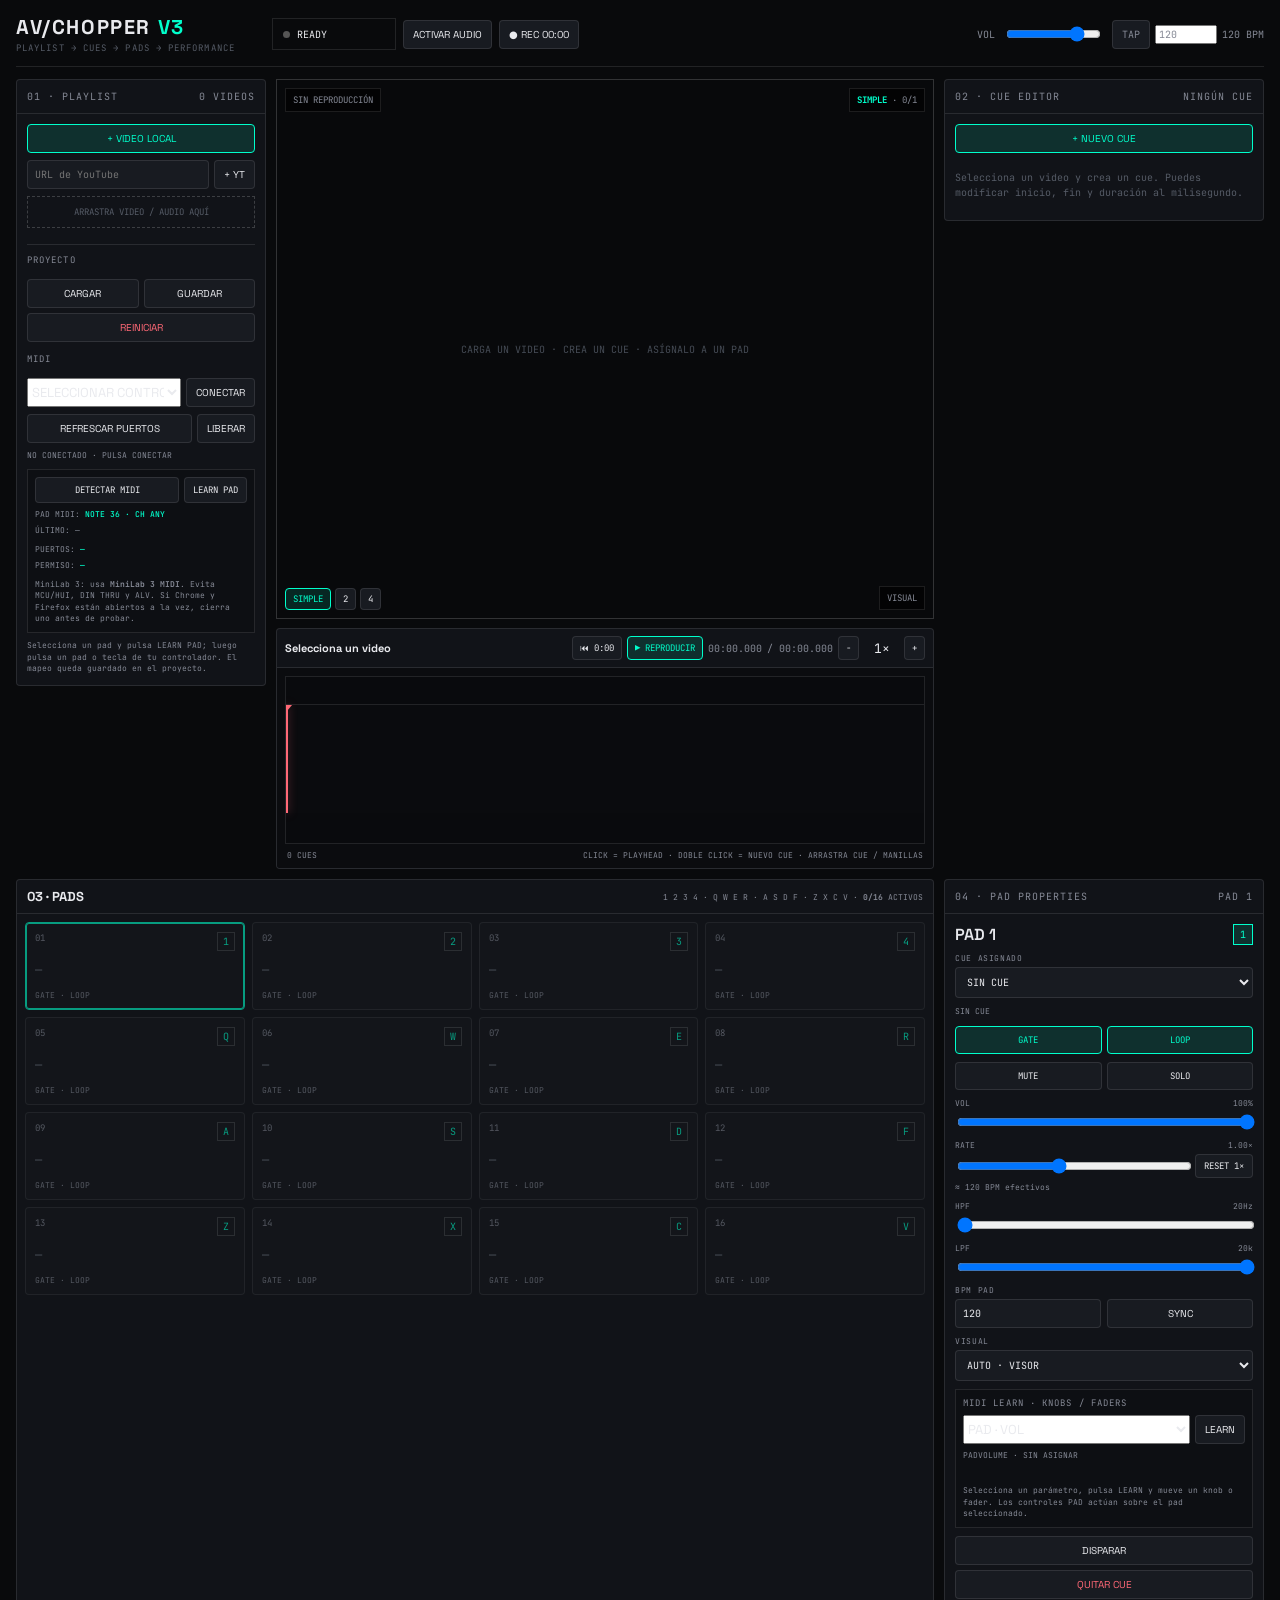
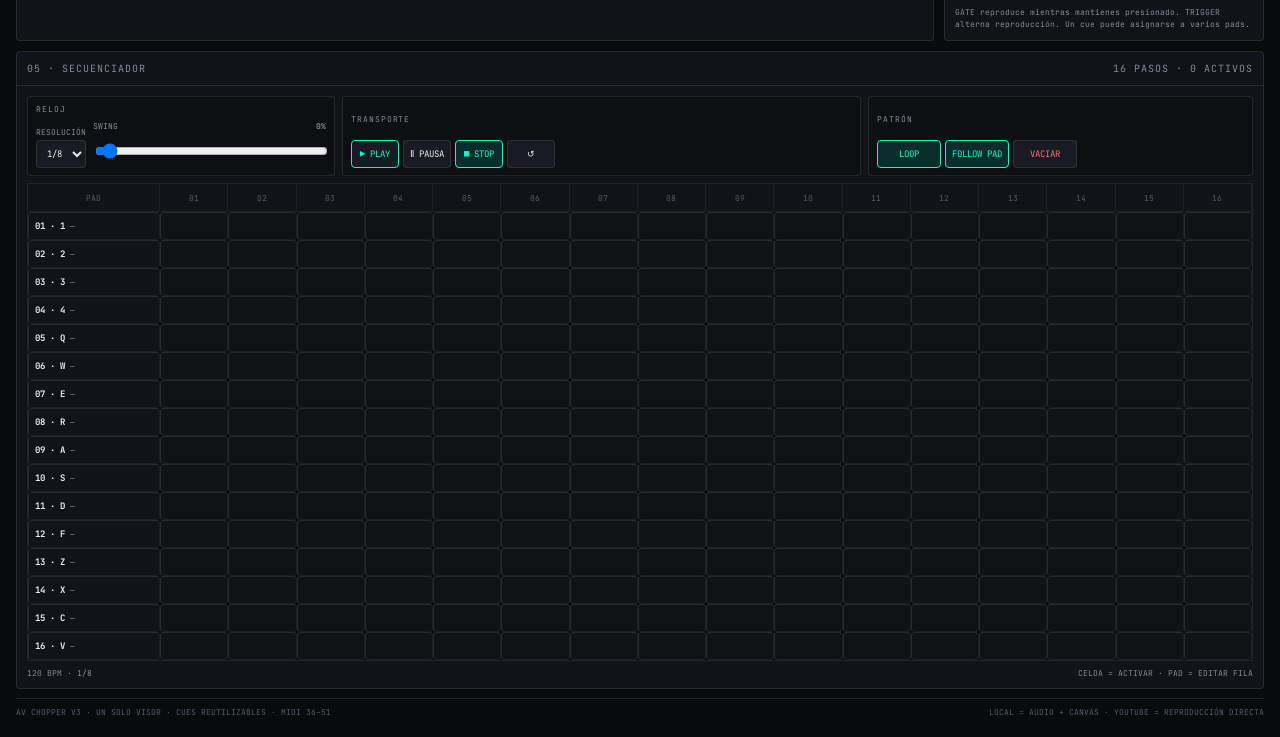
==== commit bd5b3bb9: "Update print statement from 'Hello' to 'Goodbye'" ====
--- a/index.html
+++ b/index.html
@@ -22,17 +22,17 @@
 .source-input{display:grid;grid-template-columns:1fr auto;gap:5px}.source-input input,.field input,.field select,.cue-select{width:100%;min-width:0;background:var(--raised);border:1px solid var(--line);padding:7px 7px;border-radius:var(--r);font:10px var(--mono)}.drop{padding:9px;border:1px dashed var(--line2);text-align:center;color:var(--faint);font:9px var(--mono)}.drop.drag{border-color:var(--cyan);background:var(--cyan-dim);color:var(--cyan)}
 .playlist{display:grid;gap:4px;max-height:390px;overflow:auto}.playlist-row{display:grid;grid-template-columns:1fr 26px;gap:4px}.playlist-main{display:grid;grid-template-columns:8px 1fr auto;gap:7px;align-items:center;padding:8px;text-align:left;min-width:0}.playlist-row.selected .playlist-main{border-color:var(--cyan);background:var(--cyan-dim)}.source-dot{width:7px;height:7px;border-radius:50%;background:var(--cyan)}.source-dot.youtube{background:var(--red)}.playlist-name{overflow:hidden;text-overflow:ellipsis;white-space:nowrap;font:10px var(--mono)}.playlist-meta{font:8px var(--mono);color:var(--dim)}.playlist-delete{padding:0;color:var(--red)}.project-grid{display:grid;grid-template-columns:1fr 1fr;gap:5px}.project-grid .wide{grid-column:1/-1}.midi-row{display:grid;grid-template-columns:1fr auto;gap:5px}.midi-row select{min-width:0}.midi-status,.hint{font:8px var(--mono);line-height:1.45;color:var(--dim)}
 .midi-card{display:grid;gap:6px;padding:7px;border:1px solid var(--line);background:#0d0f13}.midi-monitor{display:grid;gap:3px;font:8px var(--mono);color:var(--dim);min-height:29px}.midi-monitor strong{color:var(--cyan);font-weight:500}.midi-learn-row{display:grid;grid-template-columns:1fr auto;gap:5px}.midi-learn-row button{padding:6px 8px;font:9px var(--mono)}
-.seq-controls{display:grid;grid-template-columns:1fr 1fr 1fr;gap:5px}.seq-controls select,.seq-controls input{width:100%;background:var(--raised);border:1px solid var(--line);padding:6px;border-radius:var(--r);font:9px var(--mono)}.seq-grid-wrap{overflow:auto;border:1px solid var(--line);background:#0a0b0e}.seq-grid{display:grid;grid-template-columns:116px repeat(16,30px);min-width:596px}.seq-cell,.seq-head,.seq-label{height:28px;border-right:1px solid rgba(255,255,255,.055);border-bottom:1px solid rgba(255,255,255,.055)}.seq-head{display:grid;place-items:center;font:8px var(--mono);color:var(--faint);background:#111318;position:sticky;top:0;z-index:2}.seq-label{display:flex;align-items:center;gap:5px;padding:0 6px;font:8px var(--mono);background:#111318;position:sticky;left:0;z-index:3;overflow:hidden}.seq-label strong{font-size:9px;color:var(--text)}.seq-label span{overflow:hidden;text-overflow:ellipsis;white-space:nowrap;color:var(--dim)}.seq-cell{position:relative;padding:3px;background:#101216;cursor:pointer}.seq-cell:hover{background:#1b2027}.seq-cell.active{background:var(--cyan-dim);box-shadow:inset 0 0 0 1px var(--cyan)}.seq-cell.current{box-shadow:inset 0 0 0 1px var(--yellow)}.seq-cell.current.active{box-shadow:inset 0 0 0 1px var(--cyan),inset 0 -3px 0 var(--yellow)}.seq-dot{display:block;width:100%;height:100%;background:transparent}.seq-cell.active .seq-dot{background:var(--cyan)}.seq-summary{display:flex;justify-content:space-between;gap:8px;font:8px var(--mono);color:var(--dim)}
+.seq-toolbar{display:grid;grid-template-columns:minmax(250px,.8fr) minmax(390px,1.35fr) minmax(300px,1fr);gap:7px;align-items:stretch}.seq-group{display:grid;grid-template-columns:auto 1fr;align-items:end;gap:7px;padding:7px 8px;background:#0d0f13;border:1px solid var(--line);border-radius:var(--r);min-width:0}.seq-group-title{grid-column:1/-1;font:8px var(--mono);letter-spacing:.12em;color:var(--dim)}.seq-field{display:grid;gap:3px;min-width:0}.seq-field>span{display:flex;justify-content:space-between;font:8px var(--mono);color:var(--dim)}.seq-field select,.seq-field input{width:100%;background:var(--raised);border:1px solid var(--line);padding:6px;border-radius:var(--r);font:9px var(--mono)}.seq-swing{min-width:110px}.seq-button-row{display:grid;grid-template-columns:repeat(4,minmax(0,1fr));gap:4px;min-width:0}.seq-pattern-group .seq-button-row{grid-template-columns:repeat(3,minmax(0,1fr))}.seq-button-row .btn{min-width:0;padding:7px 6px;font:9px var(--mono);white-space:nowrap}.seq-primary{border-color:var(--cyan);color:var(--cyan)}.seq-grid-wrap{width:100%;overflow:auto;border:1px solid var(--line);background:#0a0b0e}.seq-grid{display:grid;grid-template-columns:132px repeat(16,minmax(32px,1fr));width:100%;min-width:644px}.seq-cell,.seq-head,.seq-label{height:28px;border-right:1px solid rgba(255,255,255,.055);border-bottom:1px solid rgba(255,255,255,.055)}.seq-head{display:grid;place-items:center;font:8px var(--mono);color:var(--faint);background:#111318;position:sticky;top:0;z-index:2}.seq-label{display:flex;align-items:center;gap:5px;padding:0 6px;font:8px var(--mono);background:#111318;position:sticky;left:0;z-index:3;overflow:hidden}.seq-label strong{font-size:9px;color:var(--text)}.seq-label span{overflow:hidden;text-overflow:ellipsis;white-space:nowrap;color:var(--dim)}.seq-cell{position:relative;padding:3px;background:#101216;cursor:pointer}.seq-cell:hover{background:#1b2027}.seq-cell.active{background:var(--cyan-dim);box-shadow:inset 0 0 0 1px var(--cyan)}.seq-cell.current{box-shadow:inset 0 0 0 1px var(--yellow)}.seq-cell.current.active{box-shadow:inset 0 0 0 1px var(--cyan),inset 0 -3px 0 var(--yellow)}.seq-dot{display:block;width:100%;height:100%;background:transparent}.seq-cell.active .seq-dot{background:var(--cyan)}.seq-summary{display:flex;justify-content:space-between;gap:8px;font:8px var(--mono);color:var(--dim)}
 .center{display:grid;gap:9px;min-width:0}.visor{position:relative;height:min(48vw,540px);min-height:320px;overflow:hidden;background:#050608;border:1px solid var(--line2);contain:paint}.visor canvas{display:block;width:100%;height:100%;background:#050608}.visor-overlay{position:absolute;inset:0;pointer-events:none}.visor-top,.visor-bottom{position:absolute;left:8px;right:8px;display:flex;justify-content:space-between;align-items:flex-start;gap:8px}.visor-top{top:8px}.visor-bottom{bottom:8px;align-items:end}.visor-chip{padding:5px 7px;background:rgba(0,0,0,.65);border:1px solid var(--line);font:9px var(--mono);color:var(--dim)}.visor-chip strong{color:var(--cyan)}.visor-empty{position:absolute;inset:0;display:grid;place-items:center;text-align:center;color:#454b55;font:10px var(--mono)}.visual-buttons{display:flex;gap:4px;pointer-events:auto}.visual-buttons button{padding:4px 7px;font:9px var(--mono)}.yt-preview{position:absolute;inset:0;display:none;background:#000;pointer-events:auto}.yt-preview.show{display:block}.yt-preview iframe{width:100%;height:100%;border:0}.background-layer{position:absolute;inset:0;display:none;background:#000;z-index:1}.background-layer.show{display:block}.background-layer video{width:100%;height:100%;object-fit:cover;display:block}.background-layer iframe{width:100%;height:100%;border:0}.visor canvas{position:relative;z-index:2}.visor-overlay{z-index:3}.bg-controls{display:grid;grid-template-columns:1fr auto;gap:5px}.bg-controls select{width:100%;background:var(--raised);border:1px solid var(--line);padding:6px;border-radius:var(--r);font:9px var(--mono)}.bg-state{font:8px var(--mono);color:var(--dim);margin-top:4px}.transport-row{display:grid;grid-template-columns:1fr 1fr 1fr;gap:5px}
-.timeline-panel{min-width:0;overflow:hidden}.timeline-toolbar{display:flex;align-items:center;gap:5px;padding:7px 8px;border-bottom:1px solid var(--line);min-width:0}.timeline-toolbar .title{flex:1;min-width:80px;overflow:hidden;text-overflow:ellipsis;white-space:nowrap;font-size:11px}.timeline-toolbar .time{font:10px var(--mono);color:var(--dim);white-space:nowrap}.timeline-toolbar button{padding:5px 7px;font:9px var(--mono)}.timeline-toolbar .zoom-label{min-width:35px;text-align:center}.timeline-wrap{padding:8px;background:#0b0c0f;min-width:0}.timeline-viewport{height:168px;width:100%;overflow:auto;overflow-x:auto;overflow-y:hidden;border:1px solid var(--line);background:#090a0d;min-width:0;contain:layout paint}.timeline-content{position:relative;width:100%;min-width:600px;height:136px}.ruler{position:absolute;left:0;top:0;height:28px;min-width:100%;border-bottom:1px solid var(--line)}.ruler span{position:absolute;top:8px;transform:translateX(-50%);font:8px var(--mono);color:var(--faint);white-space:nowrap}.track{position:absolute;left:0;right:0;top:28px;height:108px;background:repeating-linear-gradient(90deg,transparent 0,transparent 49px,rgba(255,255,255,.035) 50px)}.cue-layer{position:absolute;inset:16px 0 12px}.cue-block{position:absolute;top:10px;height:68px;min-width:8px;padding:7px 11px;background:var(--green);color:#07120b;border:1px solid #d6ffe0;border-radius:3px;overflow:hidden;cursor:grab;display:flex;flex-direction:column;justify-content:space-between;touch-action:none;user-select:none}.cue-block:active{cursor:grabbing}.cue-block.selected{background:var(--cyan);box-shadow:0 0 0 2px rgba(0,255,204,.2)}.cue-block strong{font-size:11px;white-space:nowrap;overflow:hidden;text-overflow:ellipsis}.cue-block small{font:8px var(--mono);white-space:nowrap}.cue-handle{position:absolute;top:0;bottom:0;width:8px;background:rgba(0,0,0,.12);opacity:0}.cue-block:hover .cue-handle,.cue-block.selected .cue-handle{opacity:.85}.cue-handle.start{left:0;cursor:ew-resize}.cue-handle.end{right:0;cursor:ew-resize}.playhead{position:absolute;top:0;bottom:0;width:2px;background:var(--red);box-shadow:0 0 8px rgba(255,104,118,.5);z-index:4;pointer-events:none}.playhead:before{content:"";position:absolute;left:-4px;top:0;border-left:5px solid transparent;border-right:5px solid transparent;border-top:6px solid var(--red)}.timeline-status{display:flex;justify-content:space-between;gap:10px;padding:6px 2px 0;color:var(--dim);font:8px var(--mono)}
+.timeline-panel{min-width:0;overflow:hidden}.timeline-toolbar{display:flex;align-items:center;gap:5px;padding:7px 8px;border-bottom:1px solid var(--line);min-width:0}.timeline-toolbar .title{flex:1;min-width:80px;overflow:hidden;text-overflow:ellipsis;white-space:nowrap;font-size:11px}.timeline-toolbar .time{font:10px var(--mono);color:var(--dim);white-space:nowrap}.timeline-toolbar button{padding:5px 7px;font:9px var(--mono)}.timeline-toolbar .zoom-label{min-width:35px;text-align:center}.timeline-wrap{padding:8px;background:#0b0c0f;min-width:0}.timeline-viewport{height:168px;width:100%;overflow:auto;overflow-x:auto;overflow-y:hidden;border:1px solid var(--line);background:#090a0d;min-width:0;contain:layout paint}.timeline-content{position:relative;width:100%;min-width:600px;height:136px}.ruler{position:absolute;left:0;top:0;height:28px;min-width:100%;border-bottom:1px solid var(--line);overflow:hidden}.ruler span{position:absolute;top:7px;transform:translateX(-50%);font:8px var(--mono);color:var(--faint);white-space:nowrap;pointer-events:none}.ruler i{position:absolute;top:20px;width:1px;height:8px;background:rgba(255,255,255,.12);transform:translateX(-50%);pointer-events:none}.track{position:absolute;left:0;right:0;top:28px;height:108px;background:#0a0b0e}.timeline-grid-line{position:absolute;top:28px;bottom:0;width:1px;background:rgba(255,255,255,.035);transform:translateX(-50%);pointer-events:none}.cue-layer{position:absolute;inset:16px 0 12px}.cue-block{position:absolute;top:10px;height:68px;min-width:8px;padding:7px 11px;background:var(--green);color:#07120b;border:1px solid #d6ffe0;border-radius:3px;overflow:hidden;cursor:grab;display:flex;flex-direction:column;justify-content:space-between;touch-action:none;user-select:none}.cue-block:active{cursor:grabbing}.cue-block.selected{background:var(--cyan);box-shadow:0 0 0 2px rgba(0,255,204,.2)}.cue-block strong{font-size:11px;white-space:nowrap;overflow:hidden;text-overflow:ellipsis}.cue-block small{font:8px var(--mono);white-space:nowrap}.cue-handle{position:absolute;top:0;bottom:0;width:8px;background:rgba(0,0,0,.12);opacity:0}.cue-block:hover .cue-handle,.cue-block.selected .cue-handle{opacity:.85}.cue-handle.start{left:0;cursor:ew-resize}.cue-handle.end{right:0;cursor:ew-resize}.playhead{position:absolute;top:0;bottom:0;width:2px;background:var(--red);box-shadow:0 0 8px rgba(255,104,118,.5);z-index:4;pointer-events:none}.playhead:before{content:"";position:absolute;left:-4px;top:0;border-left:5px solid transparent;border-right:5px solid transparent;border-top:6px solid var(--red)}.timeline-status{display:flex;justify-content:space-between;gap:10px;padding:6px 2px 0;color:var(--dim);font:8px var(--mono)}
 .cue-panel .panel-body,.pad-panel .panel-body{display:grid;gap:8px}.cue-title{font-size:15px;font-weight:600;overflow:hidden;text-overflow:ellipsis;white-space:nowrap}.empty{padding:10px 0;color:var(--faint);font:10px var(--mono);line-height:1.45}.field{display:grid;gap:4px}.field label,.small-label{font:8px var(--mono);color:var(--dim);letter-spacing:.08em}.time-grid{display:grid;grid-template-columns:1fr 1fr;gap:6px}.time-grid .full{grid-column:1/-1}.cue-tools{display:grid;grid-template-columns:1fr 1fr;gap:5px}.cue-tools .wide{grid-column:1/-1}.assign-grid{display:grid;grid-template-columns:repeat(4,1fr);gap:4px}.assign-pad{padding:6px 3px;font:9px var(--mono);text-align:left}.assign-pad span{display:block;overflow:hidden;text-overflow:ellipsis;white-space:nowrap}.assign-pad small{display:block;margin-top:2px;color:var(--dim);font:7px var(--mono)}.assign-pad.active small{color:var(--cyan)}
 .performance{display:grid;grid-template-columns:minmax(0,1fr) 320px;gap:10px;margin-top:10px}.performance>*{min-width:0}.pads-head{display:flex;align-items:center;justify-content:space-between;padding:8px 10px;border-bottom:1px solid var(--line)}.pads-head strong{font-size:13px}.pads-head span{font:8px var(--mono);color:var(--dim)}.pads-grid{display:grid;grid-template-columns:repeat(4,1fr);gap:7px;padding:8px}.pad{position:relative;min-height:88px;padding:9px;text-align:left;background:#15181d;display:grid;grid-template-columns:1fr auto;grid-template-rows:auto 1fr auto;gap:5px;overflow:hidden;touch-action:none}.pad:hover{border-color:var(--line2)}.pad.selected{border-color:var(--cyan);box-shadow:inset 0 0 0 1px var(--cyan)}.pad.playing{border-color:var(--cyan);background:var(--cyan-dim)}.pad.empty{opacity:.58}.pad-num{font:9px var(--mono);color:var(--dim)}.pad kbd{justify-self:end;padding:2px 5px;border:1px solid var(--line2);font:10px var(--mono);color:var(--cyan)}.pad strong{grid-column:1/-1;align-self:center;overflow:hidden;text-overflow:ellipsis;white-space:nowrap;font-size:12px}.pad small{grid-column:1/-1;font:8px var(--mono);color:var(--dim)}.pad i{position:absolute;left:0;bottom:0;width:100%;height:3px;background:var(--cyan);transform:scaleX(0);transform-origin:left}.pad.playing i{transform:scaleX(1)}
 .pad-title-row{display:flex;align-items:center;justify-content:space-between}.pad-title{font-size:16px;font-weight:600}.key-badge{padding:3px 6px;border:1px solid var(--cyan);background:var(--cyan-dim);color:var(--cyan);font:10px var(--mono)}.seg{display:grid;grid-template-columns:1fr 1fr;gap:5px}.seg button{padding:7px;font:9px var(--mono)}.control{display:grid;gap:4px}.control-line{display:flex;justify-content:space-between;font:8px var(--mono);color:var(--dim)}.control input[type=range]{width:100%}.pad-actions{display:grid;grid-template-columns:1fr 1fr;gap:5px}.pad-actions .wide{grid-column:1/-1}.bottom{display:flex;justify-content:space-between;gap:12px;margin-top:9px;padding-top:8px;border-top:1px solid var(--line);font:8px var(--mono);color:var(--faint)}
 .toast{position:fixed;right:18px;bottom:18px;z-index:20;padding:10px 13px;background:#16191f;border:1px solid var(--line2);font:9px var(--mono);opacity:0;transform:translateY(8px);pointer-events:none;transition:.15s}.toast.show{opacity:1;transform:none}[hidden]{display:none!important}
 .rate-row{display:grid;grid-template-columns:1fr auto;gap:5px;align-items:center}.rate-row button{padding:5px 8px;font:9px var(--mono);white-space:nowrap}
 .seq-row{display:grid;grid-template-columns:18px 1fr 56px auto auto auto;gap:5px;align-items:center;padding:6px 7px;background:var(--raised);border:1px solid var(--line)}.seq-row.active{border-color:var(--cyan);background:var(--cyan-dim)}.seq-row input{width:100%;min-width:0;background:var(--raised2);border:1px solid var(--line);padding:4px;border-radius:var(--r);font:9px var(--mono)}.seq-row button{padding:3px 6px;font:9px var(--mono)}.seq-index{font:8px var(--mono);color:var(--dim)}.seq-pad{font:10px var(--mono);overflow:hidden;text-overflow:ellipsis;white-space:nowrap}
-@media(max-width:1250px){.workspace{grid-template-columns:220px minmax(0,1fr)}.cue-panel{grid-column:1/-1}.performance{grid-template-columns:1fr}.pad-panel{grid-column:1/-1}}
-@media(max-width:900px){.workspace{grid-template-columns:1fr}.topbar{display:flex;flex-wrap:wrap}.transport{width:100%;order:3}.top-tools{margin-left:auto}.visor{height:56vw;min-height:270px}.pads-grid{grid-template-columns:repeat(2,1fr)}.assign-grid{grid-template-columns:repeat(4,1fr)}}
+@media(max-width:1250px){.seq-toolbar{grid-template-columns:1fr 1fr}.seq-pattern-group{grid-column:1/-1}.workspace{grid-template-columns:220px minmax(0,1fr)}.cue-panel{grid-column:1/-1}.performance{grid-template-columns:1fr}.pad-panel{grid-column:1/-1}}
+@media(max-width:900px){.seq-toolbar{grid-template-columns:1fr}.seq-pattern-group{grid-column:auto}.seq-group{grid-template-columns:1fr}.workspace{grid-template-columns:1fr}.topbar{display:flex;flex-wrap:wrap}.transport{width:100%;order:3}.top-tools{margin-left:auto}.visor{height:56vw;min-height:270px}.pads-grid{grid-template-columns:repeat(2,1fr)}.assign-grid{grid-template-columns:repeat(4,1fr)}}
 @media(prefers-reduced-motion:reduce){*{transition:none!important}}
 </style>
 </head>
@@ -65,11 +65,13 @@
       <div class="project-grid"><button id="loadProjectButton" class="btn">CARGAR</button><button id="saveProjectButton" class="btn">GUARDAR</button><button id="clearProjectButton" class="btn wide danger">REINICIAR</button></div>
       <div class="section-title" style="margin-top:4px">MIDI</div>
       <div class="midi-row"><select id="midiInputSelect"><option value="">SELECCIONAR CONTROLADOR</option></select><button id="midiConnectButton" class="btn">CONECTAR</button></div>
+      <div class="midi-row"><button id="midiRefreshButton" class="btn">REFRESCAR PUERTOS</button><button id="midiReleaseButton" class="btn">LIBERAR</button></div>
       <div id="midiStatus" class="midi-status">NO CONECTADO · PULSA CONECTAR</div>
       <div class="midi-card">
         <div class="midi-learn-row"><button id="midiDetectButton" class="btn">DETECTAR MIDI</button><button id="midiLearnButton" class="btn">LEARN PAD</button></div>
         <div class="midi-monitor"><div>PAD MIDI: <strong id="midiPadMapping">NOTE 36 · CH ANY</strong></div><div>ÚLTIMO: <span id="midiLastMessage">—</span></div></div>
-        <div class="hint">MiniLab 3: pads de usuario suelen enviar CC 102–109. LEARN acepta NOTE o CC.</div>
+        <div class="midi-monitor"><div>PUERTOS: <strong id="midiPortInfo">—</strong></div><div>PERMISO: <strong id="midiPermissionInfo">—</strong></div></div>
+        <div class="hint">MiniLab 3: usa <b>MiniLab 3 MIDI</b>. Evita MCU/HUI, DIN THRU y ALV. Si Chrome y Firefox están abiertos a la vez, cierra uno antes de probar.</div>
       </div>
       <div class="hint">Selecciona un pad y pulsa LEARN PAD; luego pulsa un pad o tecla de tu controlador. El mapeo queda guardado en el proyecto.</div>
     </div>
@@ -81,7 +83,7 @@
       <div id="backgroundLayer" class="background-layer"></div>
       <div class="visor-overlay">
         <div class="visor-top"><div class="visor-chip" id="visorContext">SIN REPRODUCCIÓN</div><div class="visor-chip"><strong id="visualizerModeLabel">SIMPLE</strong> · <span id="visualSourceCount">0/1</span></div></div>
-        <div id="visualizerPlaceholder" class="visor-empty"> </div>
+        <div id="visualizerPlaceholder" class="visor-empty">CARGA UN VIDEO · CREA UN CUE · ASÍGNALO A UN PAD</div>
         <div id="ytPreview" class="yt-preview"></div>
         <div class="visor-bottom"><div id="visualizerModeButtons" class="visual-buttons"><button data-mode="simple" class="active">SIMPLE</button><button data-mode="split2">2</button><button data-mode="split4">4</button></div><div class="visor-chip">VISUAL</div></div>
       </div>
@@ -152,6 +154,20 @@
       <div class="control"><div class="control-line"><span>LPF</span><span id="padLPOutput">20k</span></div><input id="padLPInput" type="range" min="0" max="1" step=".001" value="1"></div>
       <div class="time-grid"><div class="field"><label>BPM PAD</label><input id="padBpmInput" type="number" min="20" max="400" value="120"></div><div class="field" style="align-self:end"><button id="padSyncButton" class="btn wide">SYNC</button></div></div>
       <div class="field"><label>VISUAL</label><select id="padVisualSelect"><option value="auto">AUTO · VISOR</option><option value="visible">VISIBLE · PRIORIDAD</option><option value="hidden">HIDDEN · SOLO AUDIO</option></select></div>
+      <div class="midi-card">
+        <div class="section-title" style="margin:0">MIDI LEARN · KNOBS / FADERS</div>
+        <div class="midi-row"><select id="midiControlTarget">
+          <option value="padVolume">PAD · VOL</option>
+          <option value="padHP">PAD · HPF</option>
+          <option value="padLP">PAD · LPF</option>
+          <option value="padRate">PAD · RATE</option>
+          <option value="padBpm">PAD · BPM</option>
+          <option value="master">MASTER</option>
+          <option value="globalBpm">GLOBAL · BPM</option>
+        </select><button id="midiLearnControlButton" class="btn">LEARN</button></div>
+        <div id="midiControlMapping" class="midi-monitor">SIN ASIGNAR</div>
+        <div class="hint">Selecciona un parámetro, pulsa LEARN y mueve un knob o fader. Los controles PAD actúan sobre el pad seleccionado.</div>
+      </div>
       <div class="pad-actions"><button id="padTriggerButton" class="btn wide">DISPARAR</button><button id="padUnassignButton" class="btn danger wide">QUITAR CUE</button></div>
       <div class="hint">GATE reproduce mientras mantienes presionado. TRIGGER alterna reproducción. Un cue puede asignarse a varios pads.</div>
     </div>
@@ -161,24 +177,32 @@
 <section class="panel sequencer-panel" style="margin-top:10px">
   <div class="panel-head"><span>05 · SECUENCIADOR</span><span id="seqStatus">16 PASOS · 0 ACTIVOS</span></div>
   <div class="panel-body stack">
-    <div class="seq-controls">
-      <div><label class="small-label">RESOLUCIÓN</label><select id="seqDivision"><option value="1/16">1/16</option><option value="1/8">1/8</option><option value="1/4">1/4</option><option value="1/2">1/2</option></select></div>
-      <div><label class="small-label">SWING</label><input id="seqSwing" type="range" min="0" max="50" value="0" step="1"><div id="seqSwingOutput" class="hint">0%</div></div>
-      <div style="display:grid;align-items:end"><button id="seqFollowButton" type="button" class="btn wide active">FOLLOW PAD</button></div>
+    <div class="seq-toolbar">
+      <div class="seq-group seq-clock">
+        <div class="seq-group-title">RELOJ</div>
+        <label class="seq-field"><span>RESOLUCIÓN</span><select id="seqDivision"><option value="1/8">1/8</option><option value="1/4">1/4</option><option value="1/2">1/2</option><option value="1/1">1/1</option></select></label>
+        <label class="seq-field seq-swing"><span>SWING <b id="seqSwingOutput">0%</b></span><input id="seqSwing" type="range" min="0" max="50" value="0" step="1"></label>
+      </div>
+      <div class="seq-group seq-transport-group">
+        <div class="seq-group-title">TRANSPORTE</div>
+        <div class="seq-button-row">
+          <button id="seqPlayButton" type="button" class="btn seq-primary">▶ PLAY</button>
+          <button id="seqPauseButton" type="button" class="btn">Ⅱ PAUSA</button>
+          <button id="seqStopButton" type="button" class="btn">■ STOP</button>
+          <button id="seqRestartButton" type="button" class="btn">↺</button>
+        </div>
+      </div>
+      <div class="seq-group seq-pattern-group">
+        <div class="seq-group-title">PATRÓN</div>
+        <div class="seq-button-row">
+          <button id="seqLoopButton" type="button" class="btn active">LOOP</button>
+          <button id="seqFollowButton" type="button" class="btn active">FOLLOW PAD</button>
+          <button id="seqClearButton" type="button" class="btn danger">VACIAR</button>
+        </div>
+      </div>
     </div>
     <div id="seqGridWrap" class="seq-grid-wrap"><div id="seqGrid" class="seq-grid"></div></div>
-    <div class="transport-row">
-      <button id="seqPlayButton" type="button" class="btn active">▶ PLAY / RESUME</button>
-      <button id="seqPauseButton" type="button" class="btn">Ⅱ PAUSA</button>
-      <button id="seqStopButton" type="button" class="btn">■ STOP</button>
-    </div>
-    <div class="cue-tools">
-      <button id="seqLoopButton" type="button" class="btn active">LOOP</button>
-      <button id="seqRestartButton" type="button" class="btn">↺ REINICIAR</button>
-      <button id="seqClearButton" type="button" class="btn danger wide">VACIAR PATRÓN</button>
-    </div>
-    <div class="seq-summary"><span id="seqPatternInfo">120 BPM · 1/16</span><span>CLICK CELDA = ACTIVAR · SELECTOR DE PAD = EDITA FILA</span></div>
-  </div>
+    <div class="seq-summary"><span id="seqPatternInfo">120 BPM · 1/8</span><span>CELDA = ACTIVAR · PAD = EDITAR FILA</span></div>  </div>
 </section>
 
 <div class="bottom"><span>AV CHOPPER V3 · UN SOLO VISOR · CUES REUTILIZABLES · MIDI 36–51</span><span>LOCAL = AUDIO + CANVAS · YOUTUBE = REPRODUCCIÓN DIRECTA</span></div>
@@ -214,10 +238,10 @@
   VIS_LIMIT: { simple: 1, split2: 2, split4: 4 },
   ZOOM_MAX: 16,
   SEQ_DIVISIONS: {
-    "1/16": 0.25,
     "1/8": 0.5,
     "1/4": 1,
-    "1/2": 2
+    "1/2": 2,
+    "1/1": 4
   },
   SEQ_LOOKAHEAD: 0.10,
   SEQ_SCHEDULER_MS: 25
@@ -349,7 +373,17 @@
   midiInputId: "",
   midiConnected: false,
   midiLearnPadId: null,
+  midiLearnControl: null,
   midiDetecting: false,
+  midiControlMappings: {
+    padVolume: null,
+    padHP: null,
+    padLP: null,
+    padRate: null,
+    padBpm: null,
+    master: null,
+    globalBpm: null
+  },
 
   preview: {
     videoId: null,
@@ -374,7 +408,7 @@
 
   sequencer: {
     pattern: Array.from({ length: CONFIG.SEQ_STEPS }, () => makeSequenceStep()),
-    division: "1/16",
+    division: "1/8",
     swing: 0,
     playing: false,
     paused: false,
@@ -422,12 +456,19 @@
   relinkFile: $("relinkFileInput"),
 
   midiConnect: $("midiConnectButton"),
+  midiRefresh: $("midiRefreshButton"),
+  midiRelease: $("midiReleaseButton"),
   midiDetect: $("midiDetectButton"),
   midiLearn: $("midiLearnButton"),
   midiSelect: $("midiInputSelect"),
   midiStatus: $("midiStatus"),
+  midiPortInfo: $("midiPortInfo"),
+  midiPermissionInfo: $("midiPermissionInfo"),
   midiPadMapping: $("midiPadMapping"),
   midiLastMessage: $("midiLastMessage"),
+  midiControlTarget: $("midiControlTarget"),
+  midiLearnControl: $("midiLearnControlButton"),
+  midiControlMapping: $("midiControlMapping"),
 
   backgroundLayer: $("backgroundLayer"),
   cueBackground: $("cueBackgroundButton"),
@@ -1688,21 +1729,31 @@
   dom.timelineTime.textContent = fmt(state.playhead);
   dom.timelineRuler.innerHTML = "";
   dom.cues.innerHTML = "";
+  dom.timelineContent.querySelectorAll(".timeline-grid-line").forEach(el => el.remove());
 
   if (video.duration > 0) {
-    const tickStep = state.zoom >= 8
-      ? 1
-      : state.zoom >= 4
-        ? 2
-        : state.zoom >= 2
-          ? 5
-          : Math.max(5, Math.ceil(video.duration / 10));
+    const pxPerSecond = timelineContentWidth() / Math.max(video.duration, 0.001);
+    const candidates = [0.5, 1, 2, 5, 10, 15, 30, 60, 120];
+    let tickStep = candidates[candidates.length - 1];
+    for (const candidate of candidates) {
+      if (candidate * pxPerSecond >= 64) { tickStep = candidate; break; }
+    }
 
     for (let t = 0; t <= video.duration + 0.0001; t += tickStep) {
+      const ratio = t / video.duration;
       const marker = document.createElement("span");
-      marker.style.left = `${(t / video.duration) * 100}%`;
+      marker.style.left = `${ratio * 100}%`;
       marker.textContent = fmt(t).slice(0, 5);
       dom.timelineRuler.appendChild(marker);
+
+      const tick = document.createElement("i");
+      tick.style.left = `${ratio * 100}%`;
+      dom.timelineRuler.appendChild(tick);
+
+      const line = document.createElement("i");
+      line.className = "timeline-grid-line";
+      line.style.left = `${ratio * 100}%`;
+      dom.timelineContent.appendChild(line);
     }
   }
 
@@ -2301,120 +2352,159 @@
    MIDI MANAGER
 ========================================================== */
 
+async function midiPermissionState() {
+  try {
+    if (!navigator.permissions?.query) return "NO DISPONIBLE";
+    const result = await navigator.permissions.query({ name: "midi" });
+    return result.state.toUpperCase();
+  } catch {
+    return "NO DISPONIBLE";
+  }
+}
+
+function midiBrowserLabel() {
+  const ua = navigator.userAgent;
+  if (/Firefox/i.test(ua)) return "Firefox";
+  if (/Chrome/i.test(ua)) return "Chrome/Chromium";
+  if (/Safari/i.test(ua)) return "Safari";
+  return "NAVEGADOR";
+}
+
+function midiPortLabel(input) {
+  return [input.manufacturer, input.name].filter(Boolean).join(" · ") || input.id || "MIDI";
+}
+
 async function requestMIDI() {
+  dom.midiPermissionInfo.textContent = "CONSULTANDO…";
+
   if (!navigator.requestMIDIAccess) {
-    dom.midiStatus.textContent = "MIDI NO SOPORTADO EN ESTE NAVEGADOR";
+    dom.midiStatus.textContent = `${midiBrowserLabel()} · WEB MIDI NO DISPONIBLE`;
+    dom.midiPermissionInfo.textContent = "NO SOPORTADO";
     return false;
   }
 
   if (!window.isSecureContext) {
-    dom.midiStatus.textContent = "REQUIERE HTTPS / LOCALHOST";
+    dom.midiStatus.textContent = "MIDI REQUIERE HTTPS / LOCALHOST";
+    dom.midiPermissionInfo.textContent = "BLOQUEADO · CONTEXTO INSEGURO";
     return false;
   }
 
   try {
     state.midiAccess = state.midiAccess || await navigator.requestMIDIAccess({ sysex: false });
     state.midiAccess.onstatechange = refreshMIDIInputs;
+    dom.midiPermissionInfo.textContent = await midiPermissionState();
     refreshMIDIInputs();
     return true;
   } catch (error) {
-    console.error(error);
-    dom.midiStatus.textContent = error.name === "SecurityError"
-      ? "PERMISO MIDI DENEGADO · REVISA EL NAVEGADOR"
-      : "ERROR AL CONECTAR MIDI";
+    console.error("requestMIDIAccess", error);
+    dom.midiPermissionInfo.textContent = error.name || "ERROR";
+    dom.midiStatus.textContent = error.name === "NotAllowedError"
+      ? "MIDI DENEGADO · REVISAR PERMISOS DEL SITIO"
+      : error.name === "SecurityError"
+        ? "MIDI BLOQUEADO POR SEGURIDAD / PERMISOS"
+        : `ERROR MIDI · ${error.name || "DESCONOCIDO"}`;
     return false;
   }
 }
 
 async function openMIDIInput(input) {
-  if (!input) return;
+  if (!input) return false;
   try {
-    if (typeof input.open === "function" && input.state !== "open") {
-      await input.open();
-    }
+    if (typeof input.open === "function") await input.open();
   } catch (error) {
     console.warn("MIDI input open", error);
+    dom.midiStatus.textContent = `NO SE PUDO ABRIR · ${midiPortLabel(input)}`;
+    return false;
   }
 
   input.onmidimessage = onMIDI;
   input.onstatechange = refreshMIDIInputs;
+
+  const open = input.connection === "open" || input.state === "connected";
+  if (!open) {
+    dom.midiStatus.textContent = `PUERTO NO ABIERTO · ${midiPortLabel(input)} · ESTADO ${input.connection || input.state || "?"}`;
+  }
+  return open;
 }
 
 async function closeMIDIInput(input) {
   if (!input) return;
   input.onmidimessage = null;
+  input.onstatechange = null;
   try {
-    if (typeof input.close === "function" && input.state === "open") {
-      await input.close();
-    }
-  } catch {}
+    if (typeof input.close === "function") await input.close();
+  } catch (error) {
+    console.warn("MIDI input close", error);
+  }
 }
 
 async function selectMIDI(inputId) {
   if (!state.midiAccess) {
     const ok = await requestMIDI();
-    if (!ok) return;
+    if (!ok) return false;
   }
 
   const inputs = [...state.midiAccess.inputs.values()];
-
   for (const input of inputs) {
     if (input.id !== inputId) await closeMIDIInput(input);
   }
 
   state.midiInputId = inputId || "";
-
   const selected = inputs.find(input => input.id === inputId);
-  if (selected) {
-    await openMIDIInput(selected);
-    state.midiConnected = true;
-  } else {
+  if (!selected) {
     state.midiConnected = false;
-  }
-
+    refreshMIDIInputs();
+    return false;
+  }
+
+  const opened = await openMIDIInput(selected);
+  state.midiConnected = opened;
   refreshMIDIInputs();
+  return opened;
 }
 
 function refreshMIDIInputs() {
   if (!state.midiAccess) return;
 
   const inputs = [...state.midiAccess.inputs.values()];
-
   dom.midiSelect.innerHTML = '<option value="">SELECCIONAR CONTROLADOR</option>';
 
   inputs.forEach(input => {
     const option = document.createElement("option");
     option.value = input.id;
-    option.textContent = input.name || input.manufacturer || input.id;
+    option.textContent = midiPortLabel(input);
     dom.midiSelect.appendChild(option);
   });
 
+  // Preferimos explícitamente el puerto estándar del MiniLab 3.
   let selected = inputs.find(input => input.id === state.midiInputId);
-
-  if (!selected && inputs.length === 1) {
-    selected = inputs[0];
-    state.midiInputId = selected.id;
-  }
-
+  if (!selected) selected = inputs.find(input => /MiniLab\s*3\s*MIDI/i.test(input.name || ""));
+  if (!selected && inputs.length === 1) selected = inputs[0];
+
+  if (selected) state.midiInputId = selected.id;
   dom.midiSelect.value = state.midiInputId;
 
-  inputs.forEach(input => {
-    if (selected && input.id === selected.id) {
-      openMIDIInput(input);
-    } else {
-      input.onmidimessage = null;
-    }
-  });
-
-  state.midiConnected = !!selected;
+  state.midiConnected = !!selected && (selected.connection === "open" || selected.state === "connected");
   dom.midiConnect.classList.toggle("active", state.midiConnected);
 
-  if (selected) {
-    dom.midiStatus.textContent = `CONECTADO · ${selected.name || selected.manufacturer || "CONTROLADOR"}`;
-  } else if (inputs.length) {
-    dom.midiStatus.textContent = "DISPOSITIVO DETECTADO · SELECCIONA UNO";
+  dom.midiPortInfo.textContent = inputs.length
+    ? inputs.map(input => `${input.name || "MIDI"}:${input.state || "?"}/${input.connection || "?"}`).join(" · ")
+    : "SIN INPUTS";
+
+  if (selected && !state.midiConnected) {
+    openMIDIInput(selected).then(ok => {
+      state.midiConnected = ok;
+      dom.midiConnect.classList.toggle("active", ok);
+      dom.midiStatus.textContent = ok
+        ? `CONECTADO · ${midiPortLabel(selected)}`
+        : `NO SE PUDO ABRIR · ${midiPortLabel(selected)}`;
+    });
+  } else if (selected) {
+    dom.midiStatus.textContent = `CONECTADO · ${midiPortLabel(selected)}`;
   } else {
-    dom.midiStatus.textContent = "SIN DISPOSITIVOS DETECTADOS";
+    dom.midiStatus.textContent = inputs.length
+      ? "DISPOSITIVO MIDI DETECTADO · SELECCIONA UN INPUT"
+      : "SIN INPUTS MIDI · CONECTA EL MINILAB Y REFRESCA";
   }
 
   renderMidiMapping();
@@ -2422,45 +2512,46 @@
 
 async function connectMIDI() {
   dom.midiConnect.disabled = true;
-  dom.midiStatus.textContent = "CONECTANDO…";
-  await requestMIDI();
-
-  if (state.midiInputId) {
-    await selectMIDI(state.midiInputId);
-  }
-
+  dom.midiStatus.textContent = "SOLICITANDO ACCESO MIDI…";
+  const ok = await requestMIDI();
+  if (ok) {
+    const inputs = [...state.midiAccess.inputs.values()];
+    const preferred = inputs.find(input => /MiniLab\s*3\s*MIDI/i.test(input.name || ""));
+    const target = inputs.find(input => input.id === state.midiInputId) || preferred || inputs[0];
+    if (target) await selectMIDI(target.id);
+  }
   dom.midiConnect.disabled = false;
 }
 
+async function releaseMIDI() {
+  state.midiLearnPadId = null;
+  state.midiLearnControl = null;
+  if (state.midiAccess) {
+    for (const input of state.midiAccess.inputs.values()) await closeMIDIInput(input);
+  }
+  state.midiConnected = false;
+  dom.midiConnect.classList.remove("active");
+  dom.midiStatus.textContent = "MIDI LIBERADO · CIERRA EL OTRO NAVEGADOR SI SIGUE BLOQUEADO";
+  dom.midiLearn.textContent = "LEARN PAD";
+  dom.midiLearn.classList.remove("active");
+  dom.midiLearnControl.textContent = "LEARN";
+  dom.midiLearnControl.classList.remove("active");
+  renderMidiMapping();
+}
+
 async function detectMIDI() {
-  if (!state.midiAccess) {
-    const ok = await requestMIDI();
-    if (!ok) return;
-  }
+  const ok = await requestMIDI();
+  if (!ok) return;
 
   state.midiDetecting = true;
-  dom.midiStatus.textContent = "ESPERANDO MENSAJE MIDI…";
-  toast("Pulsa un pad o control de tu controlador");
-
-  if (!state.midiInputId) {
-    const inputs = [...state.midiAccess.inputs.values()];
-    for (const input of inputs) {
-      try { if (typeof input.open === "function") await input.open(); } catch {}
-      input.onmidimessage = onMIDIDetect;
-    }
-  }
-}
-
-function onMIDIDetect(event) {
-  const [statusByte = 0, data1 = 0, data2 = 0] = event.data || [];
-  dom.midiLastMessage.textContent = describeMIDI(statusByte, data1, data2);
-  state.midiDetecting = false;
-  if (event.currentTarget?.id) {
-    state.midiInputId = event.currentTarget.id;
-  }
-  refreshMIDIInputs();
-  dom.midiStatus.textContent = `DETECTADO · ${event.currentTarget?.name || "CONTROLADOR MIDI"}`;
-  toast(`MIDI detectado · ${event.currentTarget?.name || "INPUT"}`);
+  dom.midiStatus.textContent = "ESPERANDO MENSAJE MIDI… MUEVE UN KNOB / FADER O PULSA UN PAD";
+  toast("Mueve cualquier control del MiniLab 3");
+
+  const inputs = [...state.midiAccess.inputs.values()];
+  for (const input of inputs) {
+    try { await input.open?.(); } catch {}
+    input.onmidimessage = onMIDI;
+  }
 }
 
 function startMIDILearn() {
@@ -2472,13 +2563,39 @@
   }
   if (!state.midiInputId) {
     const inputs = [...state.midiAccess.inputs.values()];
-    if (inputs.length === 1) selectMIDI(inputs[0].id);
+    const preferred = inputs.find(input => /MiniLab\s*3\s*MIDI/i.test(input.name || ""));
+    if (preferred) selectMIDI(preferred.id);
+    else if (inputs.length === 1) selectMIDI(inputs[0].id);
     else { toast("Selecciona un controlador MIDI"); return; }
   }
+  state.midiLearnControl = null;
   state.midiLearnPadId = pad.id;
   dom.midiLearn.textContent = "ESPERANDO…";
   dom.midiLearn.classList.add("active");
   dom.midiStatus.textContent = `LEARN PAD ${pad.id} · PULSA NOTE O PAD`;
+}
+
+function startMIDIControlLearn() {
+  const target = dom.midiControlTarget.value;
+  if (!target) return;
+  if (!state.midiAccess) {
+    requestMIDI().then(ok => { if (ok) startMIDIControlLearn(); });
+    return;
+  }
+  if (!state.midiInputId) {
+    const inputs = [...state.midiAccess.inputs.values()];
+    const preferred = inputs.find(input => /MiniLab\s*3\s*MIDI/i.test(input.name || ""));
+    if (preferred) selectMIDI(preferred.id);
+    else if (inputs.length === 1) selectMIDI(inputs[0].id);
+    else { toast("Selecciona un controlador MIDI"); return; }
+  }
+  state.midiLearnPadId = null;
+  state.midiLearnControl = target;
+  dom.midiLearnControl.textContent = "MUEVE…";
+  dom.midiLearnControl.classList.add("active");
+  dom.midiLearn.textContent = "LEARN PAD";
+  dom.midiLearn.classList.remove("active");
+  dom.midiStatus.textContent = `LEARN CONTROL · ${target.toUpperCase()} · MUEVE KNOB/FADER`;
 }
 
 function finishMIDILearn(type, number, channel) {
@@ -2491,18 +2608,42 @@
   state.midiLearnPadId = null;
   dom.midiLearn.textContent = "LEARN PAD";
   dom.midiLearn.classList.remove("active");
-  dom.midiStatus.textContent = `PAD ${pad.id} ← ${type.toUpperCase()} ${number}`;
+  dom.midiStatus.textContent = `PAD ${pad.id} ← ${type.toUpperCase()} ${number} · CH ${channel + 1}`;
   renderAll();
   toast(`PAD ${pad.id} ← MIDI ${type.toUpperCase()} ${number}`);
 }
 
+function finishMIDIControlLearn(number, channel) {
+  const target = state.midiLearnControl;
+  if (!target) return;
+  state.midiControlMappings[target] = { cc: number, channel };
+  state.midiLearnControl = null;
+  dom.midiLearnControl.textContent = "LEARN";
+  dom.midiLearnControl.classList.remove("active");
+  dom.midiStatus.textContent = `CONTROL ${target.toUpperCase()} ← CC ${number} · CH ${channel + 1}`;
+  renderMidiMapping();
+  renderPadProps();
+  toast(`${target.toUpperCase()} ← CC ${number}`);
+}
+
+function renderMidiControlMapping() {
+  const target = dom.midiControlTarget.value;
+  const mapping = state.midiControlMappings[target];
+  dom.midiControlMapping.textContent = mapping
+    ? `${target.toUpperCase()} ← CC ${mapping.cc} · CH ${mapping.channel == null ? "ANY" : mapping.channel + 1}`
+    : `${target.toUpperCase()} · SIN ASIGNAR`;
+  dom.midiLearnControl.classList.toggle("active", state.midiLearnControl === target);
+}
+
 function renderMidiMapping() {
   const pad = selectedPad();
-  if (!pad) return;
-  const type = pad.midiType || "note";
-  const number = type === "cc" ? pad.midiCC : pad.midiNote;
-  dom.midiPadMapping.textContent = `${type.toUpperCase()} ${number ?? "—"} · CH ${pad.midiChannel == null ? "ANY" : pad.midiChannel + 1}`;
-  dom.midiLearn.classList.toggle("active", state.midiLearnPadId === pad.id);
+  if (pad) {
+    const type = pad.midiType || "note";
+    const number = type === "cc" ? pad.midiCC : pad.midiNote;
+    dom.midiPadMapping.textContent = `${type.toUpperCase()} ${number ?? "—"} · CH ${pad.midiChannel == null ? "ANY" : pad.midiChannel + 1}`;
+    dom.midiLearn.classList.toggle("active", state.midiLearnPadId === pad.id);
+  }
+  renderMidiControlMapping();
 }
 
 function describeMIDI(statusByte, data1, data2) {
@@ -2522,6 +2663,42 @@
   return `${name} ${data1} · CH ${channel} · ${data2}`;
 }
 
+function applyMIDIControl(cc, value, channel) {
+  const selected = selectedPad();
+  for (const [target, mapping] of Object.entries(state.midiControlMappings)) {
+    if (!mapping || mapping.cc !== cc || (mapping.channel != null && mapping.channel !== channel)) continue;
+
+    const n = value / 127;
+    if (target === "padVolume" && selected) {
+      selected.volume = n;
+      updatePadGain(selected);
+    } else if (target === "padHP" && selected) {
+      selected.highPass = 20 + n * 7980;
+      if (selected.hp) selected.hp.frequency.value = selected.highPass;
+    } else if (target === "padLP" && selected) {
+      selected.lowPass = 20 + n * 19980;
+      if (selected.lp) selected.lp.frequency.value = selected.lowPass;
+    } else if (target === "padRate" && selected) {
+      selected.playbackRate = CONFIG.MIN_RATE + n * (CONFIG.MAX_RATE - CONFIG.MIN_RATE);
+      if (selected.engine?.videoEl) selected.engine.videoEl.playbackRate = effectiveRate(selected);
+      if (selected.engine?.player) {
+        try { selected.engine.player.setPlaybackRate(clamp(effectiveRate(selected), CONFIG.MIN_RATE, CONFIG.MAX_RATE)); } catch {}
+      }
+    } else if (target === "padBpm" && selected) {
+      selected.bpm = 20 + n * 380;
+    } else if (target === "master") {
+      state.master = n;
+      dom.master.value = state.master;
+      updateAllGains();
+    } else if (target === "globalBpm") {
+      state.bpm = Math.round(30 + n * 270);
+      dom.bpm.value = state.bpm;
+      dom.bpmValue.textContent = `${Math.round(state.bpm)} BPM`;
+    }
+  }
+  renderPadProps();
+}
+
 function onMIDI(event) {
   const [statusByte = 0, data1 = 0, data2 = 0] = event.data || [];
   const command = statusByte & 0xf0;
@@ -2533,13 +2710,17 @@
     state.midiDetecting = false;
     if (port?.id) state.midiInputId = port.id;
     refreshMIDIInputs();
-    dom.midiStatus.textContent = `DETECTADO · ${port?.name || "MIDI"}`;
-    return;
+    dom.midiStatus.textContent = `DETECTADO · ${midiPortLabel(port)}`;
   }
 
   const isNoteOn = command === 0x90 && data2 > 0;
   const isNoteOff = command === 0x80 || (command === 0x90 && data2 === 0);
   const isCC = command === 0xb0;
+
+  if (state.midiLearnControl && isCC) {
+    finishMIDIControlLearn(data1, channel);
+    return;
+  }
 
   if (state.midiLearnPadId && (isNoteOn || (isCC && data2 > 0))) {
     finishMIDILearn(isCC ? "cc" : "note", data1, channel);
@@ -2567,17 +2748,18 @@
   }
 
   if (isCC) {
+    applyMIDIControl(data1, data2, channel);
+
+    // Compatibilidad con los CC históricos del proyecto.
     const selected = selectedPad();
-    if (!selected) return;
-    if (data1 === 112) {
+    if (selected && data1 === 112) {
       selected.highPass = 20 + (data2 / 127) * 7980;
       if (selected.hp) selected.hp.frequency.value = selected.highPass;
     }
-    if (data1 === 113) {
+    if (selected && data1 === 113) {
       selected.lowPass = 20 + (data2 / 127) * 19980;
       if (selected.lp) selected.lp.frequency.value = selected.lowPass;
     }
-    renderPadProps();
   }
 }
 
@@ -2707,11 +2889,11 @@
 ========================================================== */
 
 function divisionBeats() {
-  return CONFIG.SEQ_DIVISIONS[state.sequencer.division] || 0.25;
+  return CONFIG.SEQ_DIVISIONS[state.sequencer.division] || 0.5;
 }
 
 function seqBaseMs() {
-  const beats = CONFIG.SEQ_DIVISIONS[state.sequencer.division] || 0.25;
+  const beats = CONFIG.SEQ_DIVISIONS[state.sequencer.division] || 0.5;
   return (60000 / Math.max(30, state.bpm)) * beats;
 }
 
@@ -2985,6 +3167,7 @@
     masterVolume: state.master,
     visualizerMode: state.visualizerMode,
     backgroundCueId: state.backgroundCueId,
+    midiControlMappings: state.midiControlMappings,
 
     videos: videos.map(video => ({
       id: video.id,
@@ -3092,7 +3275,12 @@
   state.selectedPadId = 1;
   state.playhead = 0;
   state.midiLearnPadId = null;
+  state.midiLearnControl = null;
   state.midiDetecting = false;
+  state.midiControlMappings = {
+    padVolume: null, padHP: null, padLP: null, padRate: null,
+    padBpm: null, master: null, globalBpm: null
+  };
   stopBackgroundCue();
   state.visualSources = [];
   state.backgroundCueId = null;
@@ -3132,6 +3320,11 @@
 
   state.visualizerMode = CONFIG.VIS_LIMIT[data.visualizerMode] ? data.visualizerMode : "simple";
   state.backgroundCueId = null;
+  state.midiControlMappings = {
+    padVolume: null, padHP: null, padLP: null, padRate: null,
+    padBpm: null, master: null, globalBpm: null,
+    ...(data.midiControlMappings || {})
+  };
 
   const validCueIds = new Set();
 
@@ -3215,7 +3408,7 @@
 
   state.sequencer.division = CONFIG.SEQ_DIVISIONS[sequence.division]
     ? sequence.division
-    : "1/16";
+    : "1/8";
   state.sequencer.swing = clamp(Number(sequence.swing) || 0, 0, 50);
   state.sequencer.loop = sequence.loop !== false;
   state.sequencer.followPad = sequence.followPad !== false;
@@ -3452,12 +3645,16 @@
   };
 
   dom.midiConnect.onclick = connectMIDI;
-  dom.midiDetect.onclick = async () => {
+  dom.midiRefresh.onclick = async () => {
     const ok = await requestMIDI();
-    if (ok) detectMIDI();
-  };
+    if (ok) { refreshMIDIInputs(); toast("Puertos MIDI actualizados"); }
+  };
+  dom.midiRelease.onclick = releaseMIDI;
+  dom.midiDetect.onclick = detectMIDI;
   dom.midiLearn.onclick = startMIDILearn;
   dom.midiSelect.onchange = event => selectMIDI(event.target.value);
+  dom.midiLearnControl.onclick = startMIDIControlLearn;
+  dom.midiControlTarget.onchange = renderMidiMapping;
 
   dom.timelineViewport.addEventListener("pointerdown", event => {
     if (!event.target.closest(".cue-block")) beginPlayheadDrag(event);
@@ -3649,7 +3846,7 @@
   dom.seqDivision.onchange = event => {
     state.sequencer.division = CONFIG.SEQ_DIVISIONS[event.target.value]
       ? event.target.value
-      : "1/16";
+      : "1/8";
     renderSequencer(false);
   };
 
